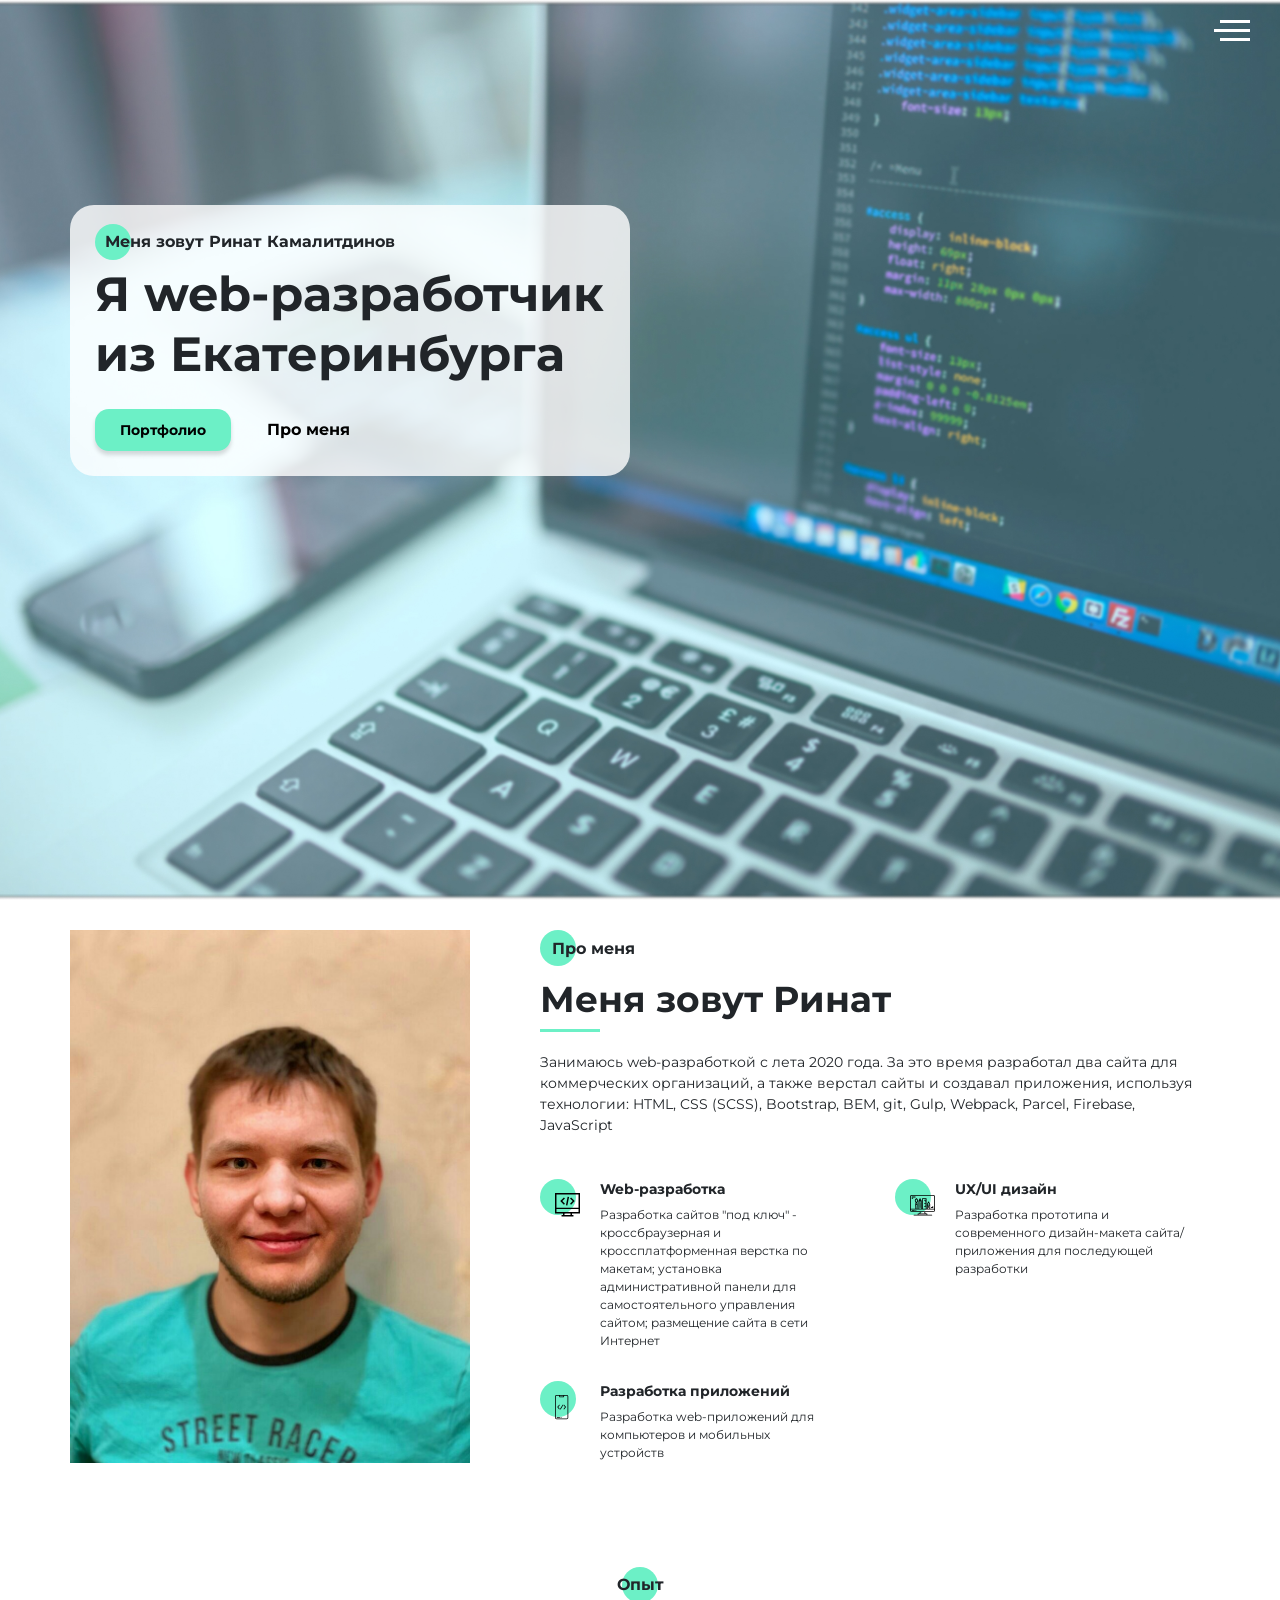
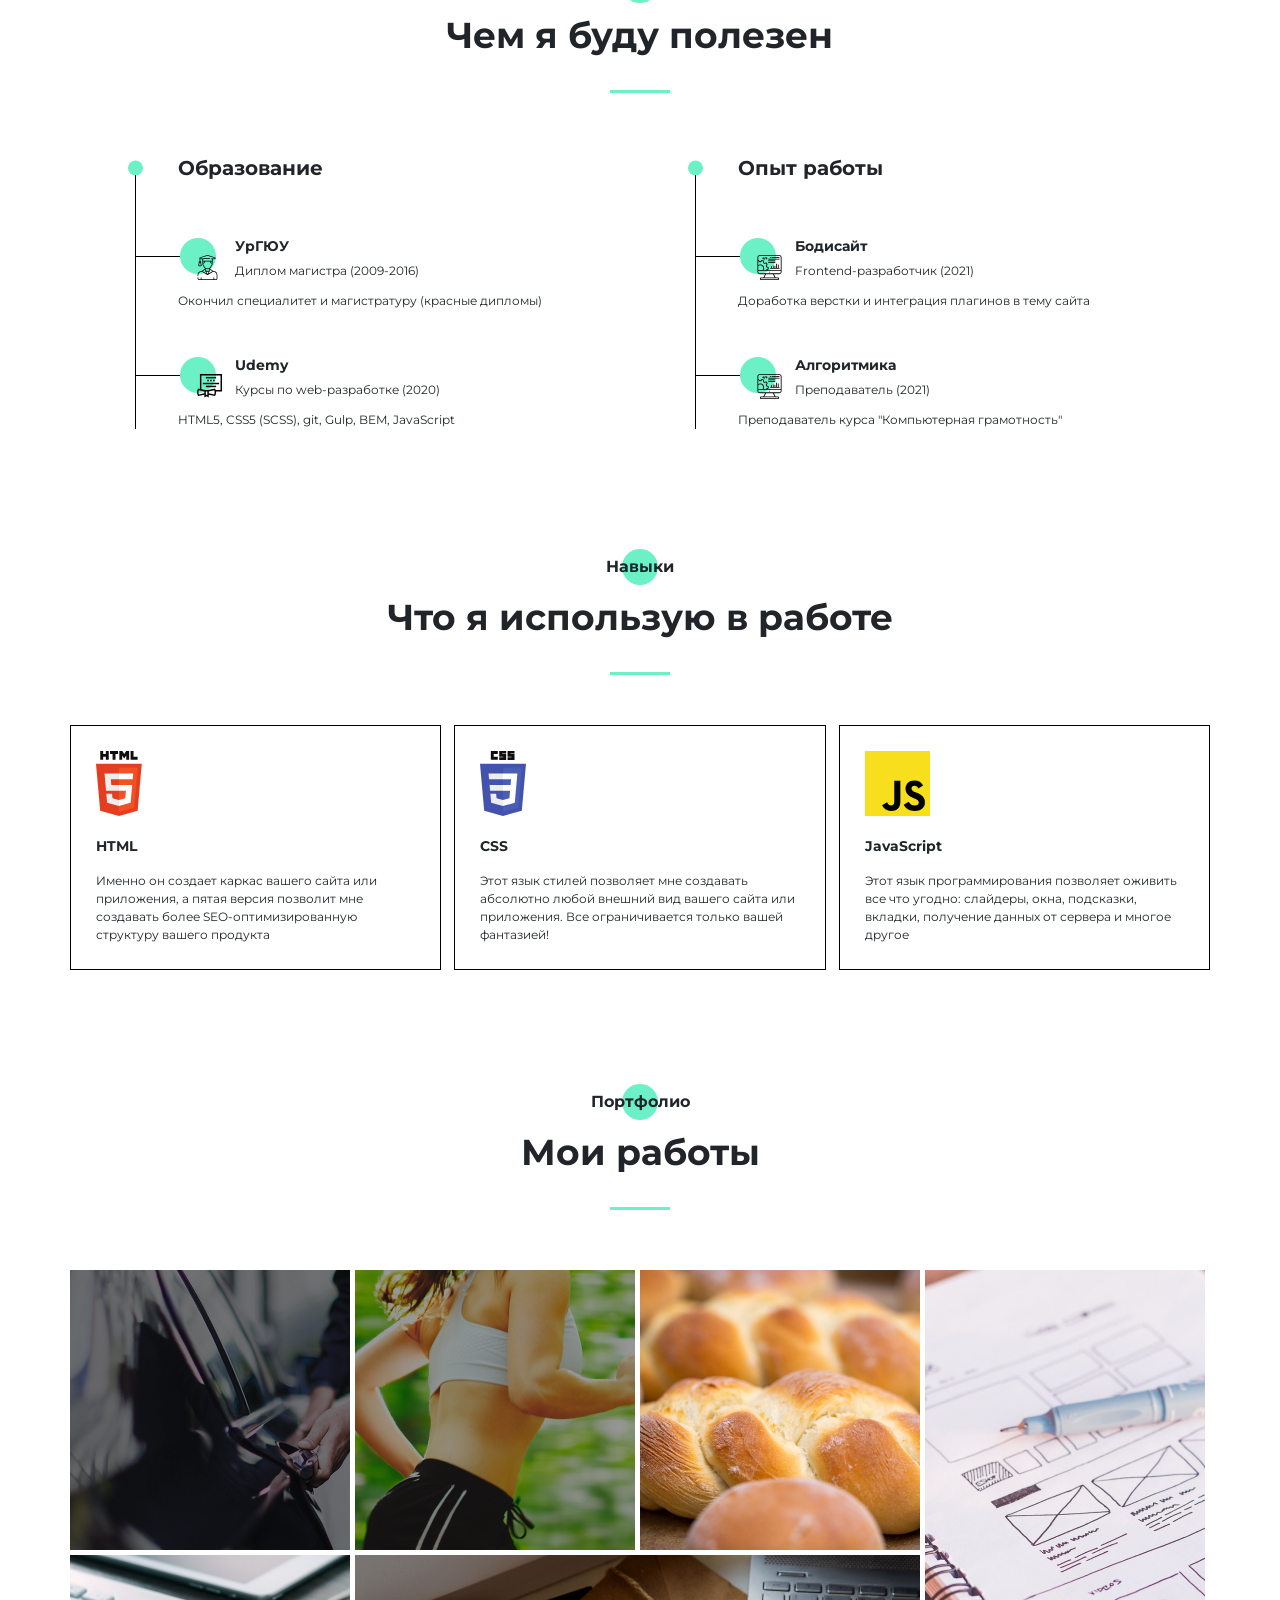
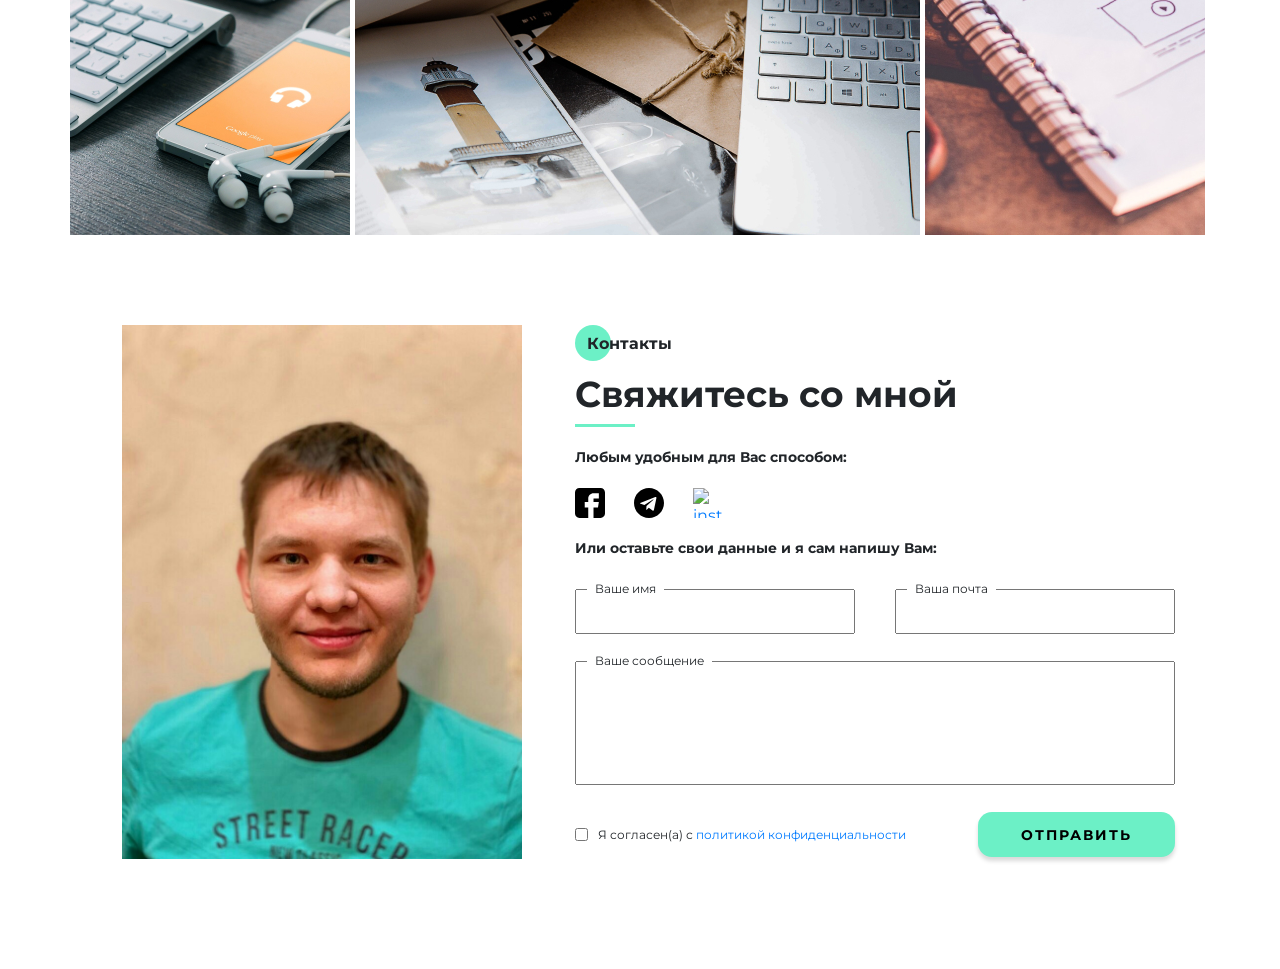
==== index.html @ 79eda151 "Add files via upload" ====
<!DOCTYPE html><html lang="ru"><head><meta charset="UTF-8"><meta name="viewport" content="width=device-width,initial-scale=1"><meta http-equiv="X-UA-Compatible" content="ie=edge"><title>Портфолио</title><meta name="title" content="Мое портфолио"><meta name="description" content="Здесь вы сможете ознакомиться с моими работами и узнать больше обо мне"><!-- Open Graph / Facebook --><meta property="og:type" content="website"><meta property="og:url" content="https://metatags.io/"><meta property="og:title" content="Мое портфолио"><meta property="og:description" content="Здесь вы сможете ознакомиться с моими работами и узнать больше обо мне"><meta property="og:image" content="https://metatags.io/assets/meta-tags-16a33a6a8531e519cc0936fbba0ad904e52d35f34a46c97a2c9f6f7dd7d336f2.png"><!-- Twitter --><meta property="twitter:card" content="summary_large_image"><meta property="twitter:url" content="https://metatags.io/"><meta property="twitter:title" content="Мое портфолио"><meta property="twitter:description" content="Здесь вы сможете ознакомиться с моими работами и узнать больше обо мне"><meta property="twitter:image" content="https://metatags.io/assets/meta-tags-16a33a6a8531e519cc0936fbba0ad904e52d35f34a46c97a2c9f6f7dd7d336f2.png"><!-- Favicon  --><link rel="icon" type="image/png" sizes="16x16" href="icons/favicon//favicon-32x32.png"><link rel="manifest" href="icons/favicon//manifest.json"><meta name="msapplication-TileColor" content="#ffffff"><meta name="msapplication-TileImage" content="icons/favicon//ms-icon-144x144.png"><meta name="theme-color" content="#ffffff"><link rel="stylesheet" href="css/style.min.css"></head><body><aside class="sidepanel"><a href="mailto: rinat1kam@mail.ru" target="_blank" class="sidepanel__link" target="_blank"><img src="icons/social/facebook.svg" alt="facebook"></a><a href="https://www.instagram.com/rinat_1308/" class="sidepanel__link" target="_blank"><img src="icons/social/instagram.svg" alt="instagram"></a><a href="https://github.com/rinat-lucky" class="sidepanel__link" target="_blank"><img src="icons/social/github.svg" alt="github"></a><div class="sidepanel__divider"></div><div class="sidepanel__text"><span>Социальные сети</span></div></aside><div class="menu"><div class="menu__block"><div class="menu__close"><svg width="29" height="30" viewBox="0 0 29 30" fill="none" xmlns="http://www.w3.org/2000/svg"><path d="M17.1568 14.5231L28.4489 3.23075C29.1837 2.49623 29.1837 1.30861 28.4489 0.574085C27.7144 -0.160437 26.5267 -0.160437 25.7922 0.574085L14.4998 11.8665L3.20781 0.574085C2.47295 -0.160437 1.28567 -0.160437 0.551149 0.574085C-0.183716 1.30861 -0.183716 2.49623 0.551149 3.23075L11.8432 14.5231L0.551149 25.8155C-0.183716 26.55 -0.183716 27.7376 0.551149 28.4721C0.917206 28.8385 1.39852 29.0226 1.87948 29.0226C2.36045 29.0226 2.84141 28.8385 3.20781 28.4721L14.4998 17.1798L25.7922 28.4721C26.1586 28.8385 26.6396 29.0226 27.1205 29.0226C27.6015 29.0226 28.0825 28.8385 28.4489 28.4721C29.1837 27.7376 29.1837 26.55 28.4489 25.8155L17.1568 14.5231Z" fill="black"/></svg></div><nav><ul class="menu__list"><li class="menu__link"><a href="#about">Про меня</a></li><li class="menu__link"><a href="#resume">Мой опыт</a></li><li class="menu__link"><a href="#skills">Мои навыки</a></li><li class="menu__link"><a href="#portfolio">Мои работы</a></li><!-- <li class="menu__link"><a href="#price">Прайс-лист</a></li> --><li class="menu__link"><a href="#contacts">Контакты</a></li></ul></nav><div class="menu__social"><a href="https://github.com/rinat-lucky" target="_blank"><svg width="20" height="19" viewBox="0 0 20 19" fill="none" xmlns="http://www.w3.org/2000/svg"><path d="M10 0C4.475 0 0 4.36167 0 9.74107C0 14.0457 2.865 17.6962 6.8375 18.9832C7.3375 19.0749 7.52083 18.7734 7.52083 18.5148C7.52083 18.2835 7.5125 17.6706 7.50833 16.8585C4.72667 17.4459 4.14 15.5517 4.14 15.5517C3.685 14.4274 3.0275 14.1267 3.0275 14.1267C2.12167 13.5228 3.0975 13.5352 3.0975 13.5352C4.10167 13.603 4.62917 14.5389 4.62917 14.5389C5.52083 16.0283 6.97 15.5979 7.54167 15.3493C7.63167 14.719 7.88917 14.2903 8.175 14.0466C5.95417 13.8029 3.62 12.9652 3.62 9.23304C3.62 8.16988 4.0075 7.30085 4.64917 6.61934C4.53667 6.37317 4.19917 5.3827 4.73667 4.04116C4.73667 4.04116 5.57417 3.78012 7.48667 5.03988C8.28667 4.82345 9.13667 4.71606 9.98667 4.7111C10.8367 4.71606 11.6867 4.82345 12.4867 5.03988C14.3867 3.78012 15.2242 4.04116 15.2242 4.04116C15.7617 5.3827 15.4242 6.37317 15.3242 6.61934C15.9617 7.30085 16.3492 8.16988 16.3492 9.23304C16.3492 12.9752 14.0117 13.7987 11.7867 14.0383C12.1367 14.3307 12.4617 14.928 12.4617 15.8408C12.4617 17.1444 12.4492 18.1918 12.4492 18.5082C12.4492 18.7635 12.6242 19.0683 13.1367 18.9708C17.1375 17.692 20 14.0391 20 9.74107C20 4.36167 15.5225 0 10 0Z" fill="#212121"/></svg> </a><a href="https://www.instagram.com/rinat_1308/" target="_blank"><svg width="20" height="20" viewBox="0 0 20 20" fill="none" xmlns="http://www.w3.org/2000/svg"><path d="M13.7495 0L6.24951 0C2.79826 0 -0.000488281 2.79875 -0.000488281 6.25L-0.000488281 13.75C-0.000488281 17.2013 2.79826 20 6.24951 20L13.7495 20C17.2008 20 19.9995 17.2013 19.9995 13.75L19.9995 6.25C19.9995 2.79875 17.2008 0 13.7495 0ZM18.1245 13.75C18.1245 16.1625 16.162 18.125 13.7495 18.125L6.24951 18.125C3.83701 18.125 1.87451 16.1625 1.87451 13.75L1.87451 6.25C1.87451 3.8375 3.83701 1.875 6.24951 1.875L13.7495 1.875C16.162 1.875 18.1245 3.8375 18.1245 6.25L18.1245 13.75Z" fill="black"/><path d="M9.99951 5C7.23826 5 4.99951 7.23875 4.99951 10C4.99951 12.7613 7.23826 15 9.99951 15C12.7608 15 14.9995 12.7613 14.9995 10C14.9995 7.23875 12.7608 5 9.99951 5ZM9.99951 13.125C8.27701 13.125 6.87451 11.7225 6.87451 10C6.87451 8.27625 8.27701 6.875 9.99951 6.875C11.722 6.875 13.1245 8.27625 13.1245 10C13.1245 11.7225 11.722 13.125 9.99951 13.125Z" fill="black"/><path d="M15.3745 5.29123C15.7425 5.29123 16.0408 4.99295 16.0408 4.62499C16.0408 4.25703 15.7425 3.95874 15.3745 3.95874C15.0065 3.95874 14.7083 4.25703 14.7083 4.62499C14.7083 4.99295 15.0065 5.29123 15.3745 5.29123Z" fill="black"/></svg> </a><a href="#"><svg width="20" height="20" viewBox="0 0 20 20" fill="none" xmlns="http://www.w3.org/2000/svg"><path d="M17.0698 0L2.9292 0C1.3139 0 -0.000488281 1.31439 -0.000488281 2.92969L-0.000488281 17.0703C-0.000488281 18.6856 1.3139 20 2.9292 20L8.82764 20L8.82764 12.9297L6.48389 12.9297L6.48389 9.41406L8.82764 9.41406L8.82764 7.03125C8.82764 5.09262 10.4046 3.51563 12.3433 3.51563L15.8979 3.51563L15.8979 7.03125L12.3433 7.03125L12.3433 9.41406L15.8979 9.41406L15.312 12.9297L12.3433 12.9297L12.3433 20L17.0698 20C18.6851 20 19.9995 18.6856 19.9995 17.0703L19.9995 2.92969C19.9995 1.31439 18.6851 0 17.0698 0Z" fill="black"/></svg></a></div></div><div class="menu__overlay"></div></div><section class="promo"><div class="hamburger"><span></span> <span class="long"></span> <span></span></div><div class="container"><div class="promo__bg"><div class="title title_fz16 promo__subtitle">Меня зовут Ринат Камалитдинов</div><h1 class="title title_fz48 promo__title">Я web-разработчик<br>из Екатеринбурга</h1><div class="promo__btns"><button class="btn"><a href="#portfolio" class="promo__link">Портфолио</a></button> <a href="#about" class="promo__link">Про меня</a></div></div></div></section><section class="about" id="about"><div class="container"><div class="about__wrapper"><div class="about__photo"><img src="img/main_photo.jpg" alt="my_photo"></div><div class="about__descr"><h2 class="title title_fz16 about__title">Про меня</h2><div class="title title_fz36 about__subtitle">Меня зовут Ринат</div><div class="divider"></div><p class="about__text">Занимаюсь web-разработкой с лета 2020 года. За это время разработал два сайта для коммерческих организаций, а также верстал сайты и создавал приложения, используя технологии: HTML, CSS (SCSS), Bootstrap, BEM, git, Gulp, Webpack, Parcel, Firebase, JavaScript</p></div><div class="about__skills"><div class="about__skills-item"><div class="about__skills-circle"><img src="icons/about_me/web_development.svg" alt="web-dev"></div><div><div class="title title_fz14">Web-разработка</div><div class="about__skills-text">Разработка сайтов "под ключ" - кроссбраузерная и кроссплатформенная верстка по макетам; установка административной панели для самостоятельного управления сайтом; размещение сайта в сети Интернет</div></div></div><div class="about__skills-item"><div class="about__skills-circle"><img src="icons/about_me/design.svg" alt="design"></div><div><div class="title title_fz14">UX/UI дизайн</div><div class="about__skills-text">Разработка прототипа и современного дизайн-макета сайта/приложения для последующей разработки</div></div></div><div class="about__skills-item"><div class="about__skills-circle"><img src="icons/about_me/mobile_dev.svg" alt="mobile-dev"></div><div><div class="title title_fz14">Разработка приложений</div><div class="about__skills-text">Разработка web-приложений для компьютеров и мобильных устройств</div></div></div></div></div></div></section><section class="resume" id="resume"><div class="container"><h2 class="title title_fz16 title__section-title">Опыт</h2><div class="title title_fz36 title__section-subtitle">Чем я буду полезен</div><div class="divider"></div><div class="resume__wrapper"><div class="resume__column"><h3 class="title title_fz20 resume__column-title">Образование</h3><ul><li><div class="resume__item"><div class="resume__item-head"><div class="resume__item-icon"><img src="icons/experience/university.svg" alt="university"></div><h4 class="title title_fz14">УрГЮУ</h4><div class="resume__item-location">Диплом магистра (2009-2016)</div></div><div class="resume__item-body">Окончил специалитет и магистратуру (красные дипломы)</div></div></li><li><div class="resume__item"><div class="resume__item-head"><div class="resume__item-icon"><img src="icons/experience/courses.svg" alt="courses"></div><h4 class="title title_fz14">Udemy</h4><div class="resume__item-location">Курсы по web-разработке (2020)</div></div><div class="resume__item-body">HTML5, CSS5 (SCSS), git, Gulp, BEM, JavaScript</div></div></li></ul></div><div class="resume__column"><h3 class="title title_fz20 resume__column-title">Опыт работы</h3><ul><li><div class="resume__item"><div class="resume__item-head"><div class="resume__item-icon"><img src="icons/experience/developer.svg" alt="developer"></div><h4 class="title title_fz14">Бодисайт</h4><div class="resume__item-location">Frontend-разработчик (2021)</div></div><div class="resume__item-body">Доработка верстки и интеграция плагинов в тему сайта</div></div></li><li><div class="resume__item"><div class="resume__item-head"><div class="resume__item-icon"><img src="icons/experience/developer.svg" alt="developer"></div><h4 class="title title_fz14">Алгоритмика</h4><div class="resume__item-location">Преподаватель (2021)</div></div><div class="resume__item-body">Преподаватель курса "Компьютерная грамотность"</div></div></li></ul></div></div></div></section><section class="skills" id="skills"><div class="container"><h2 class="title title_fz16 title__section-title">Навыки</h2><div class="title title_fz36 title__section-subtitle">Что я использую в работе</div><div class="divider"></div><div class="skills__wrapper"><div class="skills__item"><img src="icons/skills/html5.svg" alt="html"><div class="skills__item-head title title_fz14">HTML</div><div class="skills__item-body">Именно он создает каркас вашего сайта или приложения, а пятая версия позволит мне создавать более SEO-оптимизированную структуру вашего продукта</div></div><div class="skills__item"><img src="icons/skills/css3.svg" alt="css"><div class="skills__item-head title title_fz14">CSS</div><div class="skills__item-body">Этот язык стилей позволяет мне создавать абсолютно любой внешний вид вашего сайта или приложения. Все ограничивается только вашей фантазией!</div></div><div class="skills__item"><img src="icons/skills/js.svg" alt="javascript"><div class="skills__item-head title title_fz14">JavaScript</div><div class="skills__item-body">Этот язык программирования позволяет оживить все что угодно: слайдеры, окна, подсказки, вкладки, получение данных от сервера и многое другое</div></div><!-- <div class="skills__item"><img src="icons/skills/react.svg" alt="react">
					<div class="skills__item-head title title_fz14">React</div>
					<div class="skills__item-body">
                        Эта библиотека позволяет создавать web-приложения. Мы можем создать максимально
                        интерактивный продукт именно под ваши цели
                    </div>
				</div>
				<div class="skills__item"><img src="icons/skills/node.js.svg" alt="node.js">
					<div class="skills__item-head title title_fz14">Node.js</div>
					<div class="skills__item-body">
                        Эта платформа позволяет создавать бэкенд для вашего продукта - “мозги”, которые
                        будут выполнять действия, которые пользователь не видит
                    </div>
				</div>
				<div class="skills__item">
					<div class="mongo-wrapper"><img src="icons/skills/mongo.db.svg" alt="mongodb"></div>
					<div class="skills__item-head title title_fz14">MongoDB</div>
					<div class="skills__item-body">
                        Это нереляционная база данных, которая будет хранить данные вашего сайта или
                        приложения
                    </div>
				</div> --></div></div></section><section class="portfolio" id="portfolio"><div class="container"><h2 class="title title_fz16 title__section-title">Портфолио</h2><div class="title title_fz36 title__section-subtitle">Мои работы</div><div class="divider"></div><div class="portfolio__wrapper"><a href="#" class="portfolio__item"><img src="img/works/uber.jpg" alt="uber"> </a><a href="#" class="portfolio__item"><img src="img/works/pulse.jpg" alt="pulse"> </a><a href="#" class="portfolio__item"><img src="img/works/bread.jpg" alt="bread"> </a><a href="#" class="portfolio__item vertical"><img src="img/works/plans.jpg" alt="plans"> </a><a href="#" class="portfolio__item"><img src="img/works/ipad.jpg" alt="ipad"> </a><a href="#" class="portfolio__item horizontal"><img src="img/works/mac.jpg" alt="mac"></a></div></div></section><!-- <section class="price" id='price'>
		<div class="container">
			<h2 class="title title_fz16 title__section-title">Прайс-лист</h2>
			<div class="divider"></div>
			<div class="price__wrapper">
				<div class="price__item">
					<div class="title title_fz14 price__item-title">Landing page</div>
					<div class="title title_fz14 price__item-value">от 8000 рублей</div>
					<div class="price__item-descr">Одностраничный сайт для презентации товаров/услуг</div>
				</div>
				<div class="price__item">
					<div class="title title_fz14 price__item-title">Корпоративный сайт</div>
					<div class="title title_fz14 price__item-value">от 8000 рублей</div>
					<div class="price__item-descr">Одностраничный сайт для презентации товаров/услуг</div>
				</div>
				<div class="price__item">
					<div class="title title_fz14 price__item-title">Корпоративный сайт</div>
					<div class="title title_fz14 price__item-value">от 8000 рублей</div>
					<div class="price__item-descr">Одностраничный сайт для презентации товаров/услуг</div>
				</div>
				<div class="price__item">
					<div class="title title_fz14 price__item-title">Landing page</div>
					<div class="title title_fz14 price__item-value">от 8000 рублей</div>
					<div class="price__item-descr">Одностраничный сайт для презентации товаров/услуг</div>
				</div>
				<div class="price__item">
					<div class="title title_fz14 price__item-title">Интернет-магазин</div>
					<div class="title title_fz14 price__item-value">от 8000 рублей</div>
					<div class="price__item-descr">Одностраничный сайт для презентации товаров/услуг</div>
				</div>
				<div class="price__item">
					<div class="title title_fz14 price__item-title">Landing page</div>
					<div class="title title_fz14 price__item-value">от 8000 рублей</div>
					<div class="price__item-descr">Одностраничный сайт для презентации товаров/услуг</div>
				</div>
			</div>
		</div>
	</section> --><section class="contacts" id="contacts"><div class="container"><div class="contacts__wrapper"><div class="contacts__photo"><img src="img/main_photo.jpg" alt="my_photo"></div><div class="contacts__descr"><h2 class="title title_fz16 contacts__title">Контакты</h2><div class="title title_fz36 contacts__subtitle">Свяжитесь со мной</div><div class="divider"></div><div class="title title_fz14 contacts__text">Любым удобным для Вас способом:</div><div class="contacts__social"><a href="mailto: rinat1kam@mail.ru" target="_blank" class="contacts__link"><img src="icons/social/Facebook(str).svg" alt="facebook"> </a><a href="https://t-do.ru/Raphael_de_Valentin" target="_blank" class="contacts__link"><img src="icons/social/telegram.svg" alt="telegram"> </a><a href="https://www.instagram.com/rinat_1308/" target="_blank" class="contacts__link"><img src="icons/social/instagram(str).svg" alt="instagram"></a></div><div class="title title_fz14 contacts__text">Или оставьте свои данные и я сам напишу Вам:</div><form action="#" class="contacts__form"><div class="contacts__input"><input required name="name" id="name" type="text"> <label for="name">Ваше имя</label></div><div class="contacts__input email"><input required name="email" id="email" type="email"> <label for="email">Ваша почта</label></div><div class="contacts__textarea"><textarea name="text" id="text"></textarea> <label for="text">Ваше сообщение</label></div><div class="contacts__triggers"><div class="contacts__policy"><input required type="checkbox"> <span>Я согласен(а) с <a href="/policy.html">политикой конфиденциальности</a></span></div><button class="btn">Отправить</button></div></form></div></div></div></section><script src="js/script.js"></script></body></html>
---- css/style.min.css ----
/*!
 * Bootstrap Reboot v4.3.1 (https://getbootstrap.com/)
 * Copyright 2011-2019 The Bootstrap Authors
 * Copyright 2011-2019 Twitter, Inc.
 * Licensed under MIT (https://github.com/twbs/bootstrap/blob/master/LICENSE)
 * Forked from Normalize.css, licensed MIT (https://github.com/necolas/normalize.css/blob/master/LICENSE.md)
 */@import url(https://fonts.googleapis.com/css2?family=Montserrat:wght@500;700&display=swap);*,::after,::before{box-sizing:border-box}html{font-family:sans-serif;line-height:1.15;-webkit-text-size-adjust:100%;-webkit-tap-highlight-color:transparent}article,aside,figcaption,figure,footer,header,hgroup,main,nav,section{display:block}body{margin:0;font-family:-apple-system,BlinkMacSystemFont,"Segoe UI",Roboto,"Helvetica Neue",Arial,"Noto Sans",sans-serif,"Apple Color Emoji","Segoe UI Emoji","Segoe UI Symbol","Noto Color Emoji";font-size:1rem;font-weight:400;line-height:1.5;color:#212529;text-align:left;background-color:#fff}[tabindex="-1"]:focus{outline:0!important}hr{box-sizing:content-box;height:0;overflow:visible}h1,h2,h3,h4,h5,h6{margin-top:0;margin-bottom:.5rem}p{margin-top:0;margin-bottom:1rem}abbr[data-original-title],abbr[title]{text-decoration:underline;-webkit-text-decoration:underline dotted;text-decoration:underline dotted;cursor:help;border-bottom:0;-webkit-text-decoration-skip-ink:none;text-decoration-skip-ink:none}address{margin-bottom:1rem;font-style:normal;line-height:inherit}dl,ol,ul{margin-top:0;margin-bottom:1rem}ol ol,ol ul,ul ol,ul ul{margin-bottom:0}dt{font-weight:700}dd{margin-bottom:.5rem;margin-left:0}blockquote{margin:0 0 1rem}b,strong{font-weight:bolder}small{font-size:80%}sub,sup{position:relative;font-size:75%;line-height:0;vertical-align:baseline}sub{bottom:-.25em}sup{top:-.5em}a{color:#007bff;text-decoration:none;background-color:transparent}a:hover{color:#0056b3;text-decoration:underline}a:not([href]):not([tabindex]){color:inherit;text-decoration:none}a:not([href]):not([tabindex]):focus,a:not([href]):not([tabindex]):hover{color:inherit;text-decoration:none}a:not([href]):not([tabindex]):focus{outline:0}code,kbd,pre,samp{font-family:SFMono-Regular,Menlo,Monaco,Consolas,"Liberation Mono","Courier New",monospace;font-size:1em}pre{margin-top:0;margin-bottom:1rem;overflow:auto}figure{margin:0 0 1rem}img{vertical-align:middle;border-style:none}svg{overflow:hidden;vertical-align:middle}table{border-collapse:collapse}caption{padding-top:.75rem;padding-bottom:.75rem;color:#6c757d;text-align:left;caption-side:bottom}th{text-align:inherit}label{display:inline-block;margin-bottom:.5rem}button{border-radius:0}button:focus{outline:1px dotted;outline:5px auto -webkit-focus-ring-color}button,input,optgroup,select,textarea{margin:0;font-family:inherit;font-size:inherit;line-height:inherit}button,input{overflow:visible}button,select{text-transform:none}select{word-wrap:normal}[type=button],[type=reset],[type=submit],button{-webkit-appearance:button}[type=button]:not(:disabled),[type=reset]:not(:disabled),[type=submit]:not(:disabled),button:not(:disabled){cursor:pointer}[type=button]::-moz-focus-inner,[type=reset]::-moz-focus-inner,[type=submit]::-moz-focus-inner,button::-moz-focus-inner{padding:0;border-style:none}input[type=checkbox],input[type=radio]{box-sizing:border-box;padding:0}input[type=date],input[type=datetime-local],input[type=month],input[type=time]{-webkit-appearance:listbox}textarea{overflow:auto;resize:vertical}fieldset{min-width:0;padding:0;margin:0;border:0}legend{display:block;width:100%;max-width:100%;padding:0;margin-bottom:.5rem;font-size:1.5rem;line-height:inherit;color:inherit;white-space:normal}progress{vertical-align:baseline}[type=number]::-webkit-inner-spin-button,[type=number]::-webkit-outer-spin-button{height:auto}[type=search]{outline-offset:-2px;-webkit-appearance:none}[type=search]::-webkit-search-decoration{-webkit-appearance:none}::-webkit-file-upload-button{font:inherit;-webkit-appearance:button}output{display:inline-block}summary{display:list-item;cursor:pointer}template{display:none}[hidden]{display:none!important}*{font-family:Montserrat,sans-serif;margin:0;padding:0}.container{width:1140px;margin:0 auto}.divider{width:60px;height:3px;background-color:#6cf0c6;margin:25px auto 0 auto}.promo{height:100vh;position:relative;background:url(../img/main_bg3.jpg) no-repeat 50%/cover;padding:205px 0 472px 0}.promo__bg{width:560px;padding:25px;background-color:rgba(255,255,255,.8);border-radius:1.5em}.promo__title{width:510px;margin-top:10px}.promo__subtitle{position:relative;padding-left:10px;z-index:2}.promo__subtitle::before{content:'';position:absolute;top:-25%;left:0;width:36px;height:36px;border-radius:100%;background:#6cf0c6;z-index:-1}.promo__btns{margin-top:25px;width:290px;display:flex}.promo__link{color:#000;font-weight:700;display:block;margin:auto}.promo__link:hover{color:#000;text-decoration:none}.title{font-weight:700;font-size:36px;line-height:60px}.title_fz14{font-size:14px;line-height:21px}.title_fz16{font-size:16px;line-height:24px}.title_fz20{font-size:20px;line-height:30px}.title_fz36{font-size:36px}.title_fz48{font-size:48px}.title__section-title{position:relative;text-align:center}.title__section-title::before{content:'';position:absolute;top:-25%;left:0;width:36px;height:36px;border-radius:100%;background:#6cf0c6;z-index:-1}.title__section-title::before{left:50%;transform:translateX(-50%)}.title__section-subtitle{text-align:center}.btn{height:auto;background-color:#6cf0c6;font-size:14px;line-height:18px;font-weight:700;box-shadow:0 4px 4px rgba(0,0,0,.15);border:none;padding:12px 25px;border-radius:1em}.sidepanel{position:fixed;top:165px;left:50px;height:365px;display:flex;flex-direction:column;justify-content:space-between;align-items:center;z-index:3;padding:10px;background-color:rgba(255,255,255,.7);border-radius:1.5em}.sidepanel__divider{width:2px;height:70px;background-color:#000}.sidepanel__text{height:160px;width:25px}.sidepanel__text span{display:block;transform:rotate(-90deg) translate(-36%,-270%);width:160px;font-weight:700}.hamburger{position:absolute;top:20px;right:30px;height:21px;display:flex;flex-direction:column;justify-content:space-between;align-items:flex-end;cursor:pointer}.hamburger span{display:block;width:30px;height:3px;background-color:#fff}.hamburger span.long{width:36px}.menu{position:fixed;top:0;left:-100%;width:100%;height:100vh;z-index:100;visibility:hidden;opacity:0;transition:all .6s}.menu.active{left:0;visibility:visible;opacity:1}.menu__block{position:relative;width:345px;height:100%;background-color:#6cf0c6;padding-top:140px;padding-left:40px;transition:all .6s;z-index:10}.menu__close{position:absolute;top:25px;right:25px;cursor:pointer}.menu__list{list-style-type:none;padding-left:35px}.menu__link{position:relative;font-weight:700;font-size:24px;line-height:36px;margin-bottom:15px}.menu__link::before{content:'';position:absolute;left:-30px;top:11px;width:15px;height:15px;border-radius:100%;border:2px solid #000;transition:all .4s}.menu__link:checked::before,.menu__link:hover::before{background-color:#026646}.menu__link a{color:#026646;text-transform:uppercase}.menu__link a:checked,.menu__link a:hover{color:#026646;text-decoration:none}.menu__social{position:absolute;left:50%;transform:translateX(-50%);bottom:60px;display:flex;justify-content:space-between;width:90px}.menu__overlay{position:fixed;top:0;left:0;width:100%;height:100%;opacity:.7;background-color:#fff}.about{padding:30px 0 70px 0}.about__wrapper{display:grid;grid-template-columns:400px 670px;grid-template-rows:minmax(205px,auto) minmax(205px,auto);grid-auto-rows:minmax(255px,auto);-moz-column-gap:70px;column-gap:70px;row-gap:40px}.about__photo{grid-row:1/3}.about__photo img{width:100%}.about__descr{padding-top:6px}.about__descr .divider{margin:0}.about__title{position:relative;padding:1px 0 0 12px}.about__title::before{content:'';position:absolute;top:-25%;left:0;width:36px;height:36px;border-radius:100%;background:#6cf0c6;z-index:-1}.about__text{margin-top:20px;margin-bottom:0;font-size:14px;line-height:21px}.about__skills{display:grid;grid-template:repeat(2,minmax(70px,auto))/repeat(2,305px);grid-auto-rows:1fr;-moz-column-gap:50px;column-gap:50px;row-gap:30px}.about__skills-item{display:grid;grid-template-columns:40px 230px;grid-template-rows:minmax(70px,auto);-moz-column-gap:20px;column-gap:20px}.about__skills-circle{position:relative;padding:14px 0 0 15px}.about__skills-circle::before{content:'';position:absolute;top:-25%;left:0;width:36px;height:36px;border-radius:100%;background:#6cf0c6;z-index:-1}.about__skills-circle::before{top:0}.about__skills-text{margin-top:6px;font-size:12px;line-height:18px}.resume{padding:40px 0 70px 0}.resume__wrapper{padding:60px 65px 0 65px;display:grid;grid-template-columns:repeat(2,425px);-moz-column-gap:135px;column-gap:135px}.resume__column-title{position:relative;padding-left:43px}.resume__column-title::before{content:'';position:absolute;width:15px;height:15px;border-radius:100%;background-color:#6cf0c6;left:-7px;top:50%;transform:translateY(-50%)}.resume__column ul{list-style-type:none}.resume__column ul li{position:relative}.resume__column ul li::after{content:'';position:absolute;width:1px;height:calc(100% + 16px);top:-16px;left:0;background-color:#000}.resume__item{position:relative}.resume__item::before{content:'';height:1px;width:45px;position:absolute;top:65px;background-color:#000}.resume__item-head{position:relative;padding:45px 0 0 100px}.resume__item-head h4{margin-bottom:0}.resume__item-body{padding-left:43px;margin-top:12px}.resume__item-icon{position:absolute;top:47px;left:45px}.resume__item-icon::before{content:'';position:absolute;top:-25%;left:0;width:36px;height:36px;border-radius:100%;background:#6cf0c6;z-index:-1}.resume__item-icon img{position:absolute;left:17px;top:17px}.resume__item-location{font-size:12px;line-height:18px;margin-top:5px}.resume__item-body{font-size:12px;line-height:18px}.skills{padding:40px 0 80px 0}.skills__wrapper{margin-top:50px;display:grid;grid-template-columns:repeat(3,1fr);grid-template-rows:1fr;grid-auto-rows:1fr;gap:13px}.skills__item{padding:25px;border:1px solid #000}.skills__item .mongo-wrapper{display:flex;align-items:center;height:65px}.skills__item-head{margin-top:20px}.skills__item-body{margin-top:15px;font-size:12px;line-height:18px}.skills__ratings{margin-top:100px;display:grid;grid-template:repeat(2,minmax(70px,auto))/repeat(3,1fr);-moz-column-gap:45px;column-gap:45px;row-gap:35px}.skills__ratings-item{display:grid;grid-template:minmax(21px,auto) 14px/200px 35px;justify-content:space-between;align-content:space-between}.skills__ratings-title{position:relative;padding:2px 0 0 13px}.skills__ratings-title::before{content:'';position:absolute;top:-25%;left:0;width:36px;height:36px;border-radius:100%;background:#6cf0c6;z-index:-1}.skills__ratings-counter{font-size:14px;line-height:21px}.skills__ratings-line{width:100%;height:14px;background-color:#e8e4de;border-radius:4px;grid-column:1/3}.skills__ratings-line span{display:block;height:100%;background-color:#6cf0c6;border-radius:4px}.portfolio{padding:40px 0 70px 0}.portfolio__wrapper{margin-top:60px;display:grid;grid-template:repeat(2,280px)/repeat(4,280px);grid-auto-rows:280px;gap:5px}.portfolio__wrapper .vertical{grid-row:1/3;grid-column:4/5}.portfolio__wrapper .horizontal{grid-row:2/3;grid-column:2/4}.portfolio__item{transition:all .4s}.portfolio__item img{width:100%;height:100%}.portfolio__item:hover{transform:scale(1.02)}.price{padding-top:100px}.price__wrapper{margin:50px auto 0 auto;width:1040px;display:grid;grid-template:repeat(3,minmax(45px,auto))/repeat(2,400px);justify-content:space-between;align-content:space-between;row-gap:25px}.price__item{display:grid;grid-template-columns:minmax(100px,auto) minmax(50px,auto);grid-template-rows:21px 18px;gap:0;justify-content:space-between;align-content:space-between}.price__item-title{position:relative}.price__item-title::before{content:'';position:absolute;top:-25%;left:0;width:36px;height:36px;border-radius:100%;background:#6cf0c6;z-index:-1}.price__item-title::before{width:15px;height:15px;top:3px;left:-26px}.price__item-value{text-align:right}.price__item-descr{grid-column:1/3;font-size:12px;line-height:18px}.contacts{padding:20px 0 110px 0}.contacts__wrapper{padding:0 35px 0 52px;display:grid;grid-template-columns:400px 600px;justify-content:space-between}.contacts__photo img{width:100%}.contacts__title{position:relative;padding:1px 0 0 12px}.contacts__title::before{content:'';position:absolute;top:-25%;left:0;width:36px;height:36px;border-radius:100%;background:#6cf0c6;z-index:-1}.contacts__descr{padding-top:6px}.contacts__descr .divider{margin:0}.contacts__social,.contacts__text{margin-top:20px}.contacts__link{margin-right:25px}.contacts__link:hover{text-decoration:none}.contacts__link img{max-width:30px;max-height:30px}.contacts__form{margin-top:30px;display:grid;grid-template:45px 124px 45px/repeat(2,280px);justify-content:space-between;row-gap:27px}.contacts__form label{display:block;position:absolute;top:-9px;left:12px;height:18px;padding:0 8px;background-color:#fff;font-size:12px;margin-bottom:0}.contacts__triggers{display:grid;grid-column:1/3;grid-template-columns:repeat(2,auto);-moz-column-gap:35px;column-gap:35px}.contacts__triggers .btn{text-transform:uppercase;letter-spacing:2px}.contacts__policy{font-size:12px;line-height:14px;display:flex;align-items:center}.contacts__policy input{margin-right:10px}.contacts__input{position:relative}.contacts__input input{width:100%;height:100%;padding:0 20px;font-size:12px}.contacts__textarea{position:relative;grid-column:1/3}.contacts__textarea textarea{width:100%;height:100%;resize:none;padding:20px;font-size:12px}@media (max-width:1440px){.sidepanel{display:none}}@media (max-width:1200px){.container{max-width:960px}.title_fz48{font-size:42px}.promo__bg{width:500px}.about__wrapper{grid-template-columns:400px 520px;-moz-column-gap:40px;column-gap:40px}.about__skills{-moz-column-gap:17px;column-gap:17px;grid-template:repeat(2,1fr)/repeat(2,260px)}.about__skills-item{grid-template-columns:40px 198px;-moz-column-gap:13px;column-gap:13px}.resume{padding-top:70px}.resume__wrapper{padding:40px 30px 0 30px;-moz-column-gap:70px;column-gap:70px}.skills__ratings{-moz-column-gap:40px;column-gap:40px}.portfolio__wrapper{justify-content:space-around;grid-template-columns:repeat(auto-fit,280px);grid-auto-rows:280px;row-gap:20px}.portfolio__wrapper .horizontal,.portfolio__wrapper .vertical{grid-row:unset;grid-column:unset}.price__wrapper{width:900px;grid-template:repeat(3,minmax(45px,auto))/repeat(2,350px)}.contacts{padding:90px 0 70px 0}.contacts__wrapper{padding:0;grid-template-columns:350px minmax(550px,auto)}.contacts__photo img{height:100%;-o-object-fit:cover;object-fit:cover}.contacts__form{grid-template:45px 124px 45px/repeat(2,265px)}}@media (max-width:992px){.container{max-width:720px}.title_fz48{font-size:38px}.title_fz36{font-size:30px}.promo__title{line-height:45px}.promo__bg{width:450px}.about{padding-top:70px}.about__wrapper{grid-template-columns:300px 385px;-moz-column-gap:35px;column-gap:35px;row-gap:30px}.about__photo img{height:550px;-o-object-fit:cover;object-fit:cover}.about__skills{grid-template-columns:385px;grid-template-rows:minmax(70px,auto);grid-auto-rows:minmax(70px,auto);row-gap:25px}.about__skills-item{grid-template-columns:40px 325px;-moz-column-gap:20px;column-gap:20px}.resume .divider{margin-top:0}.resume__wrapper{padding:40px 5px 0 15px;-moz-column-gap:40px;column-gap:40px;grid-template-columns:repeat(2,minmax(200px,auto))}.skills .divider{margin-top:0}.skills__wrapper{margin-top:40px}.skills__ratings{justify-content:center;grid-template:repeat(3,minmax(55px,auto))/repeat(2,300px);margin-top:60px;-moz-column-gap:45px;column-gap:45px}.portfolio{padding-top:70px}.portfolio .divider{margin-top:0}.portfolio__wrapper{margin-top:40px}.price{padding-top:70px}.price__wrapper{width:660px;margin-top:40px;padding-left:10px;grid-template:repeat(3,minmax(50px,auto))/repeat(2,280px)}.price__item{grid-template-rows:21px minmax(18px,auto);row-gap:5px}.contacts{padding:70px 0 60px 0}.contacts__wrapper{grid-template-columns:320px 370px}.contacts__link{margin-right:20px}.contacts__form{grid-template:45px 45px 124px 45px/370px}.contacts__form .email{grid-row:2/3}}@media (max-width:768px){.container{max-width:540px}.title_fz36{font-size:26px}.title_fz48{font-size:30px}.promo__title{width:400px;line-height:39px}.promo__bg{width:370px}.about{padding-top:40px}.about__subtitle{line-height:48px}.about__wrapper{grid-template:auto auto/250px 250px;-moz-column-gap:20px;column-gap:20px}.about__photo{grid-row:unset}.about__photo img{height:100%;width:100%;-o-object-fit:cover;object-fit:cover}.about__skills{justify-content:center;grid-column:1/3}.resume h3{margin-bottom:0}.resume__column-title{padding-left:33px}.resume__column ul li::after{height:calc(100% + 8px);top:-8px}.resume__wrapper{padding:35px 0 0 10px;-moz-column-gap:30px;column-gap:30px}.resume__item-head{padding-top:30px;padding-left:90px}.resume__item-icon{top:37px;left:35px}.resume__item-body{padding-left:33px}.resume__item::before{top:55px;width:35px}.skills{padding-top:70px}.skills__wrapper{grid-template-columns:repeat(2,1fr);grid-template-rows:repeat(3,1fr)}.skills__ratings{grid-template:repeat(3,minmax(55px,auto))/repeat(2,1fr);margin-top:50px;-moz-column-gap:40px;column-gap:40px}.price{padding-top:40px}.price__wrapper{margin-top:25px;width:350px;grid-template:repeat(6,minmax(50px,auto))/1fr}.contacts{padding:50px 0 40px 0}.contacts__wrapper{justify-content:center;grid-template-columns:480px}.contacts__photo{display:none}.contacts__form{grid-template:45px 45px 124px 45px/480px}}@media (max-width:576px){.container{width:100%;padding:10px}.title__section-subtitle{line-height:48px}.title_fz20{font-size:18px}.title_fz48{font-size:26px}.hamburger{right:20px}.menu__block{width:250px;padding-left:20px}.promo{background:url(../img/main_bg3.jpg) no-repeat 57%/cover}.promo__title{width:300px;line-height:30px}.promo__bg{width:350px}.promo__btns{margin-top:30px}.about{padding-top:25px}.about__wrapper{grid-template:auto auto auto/1fr;-moz-column-gap:0;column-gap:0}.about__photo{grid-row:unset}.about__photo img{height:400px;-o-object-fit:contain;object-fit:contain}.about__descr{grid-row:2/3}.about__skills{grid-template-columns:85%;row-gap:20px}.about__skills-item{grid-template-columns:40px auto}.resume{padding-top:40px}.resume__wrapper{justify-content:center;grid-template:auto auto/95%;row-gap:35px}.skills{padding-top:40px}.skills__wrapper{justify-content:center;grid-template-columns:repeat(2,1fr);grid-template-rows:repeat(3,1fr);grid-auto-rows:1fr}.skills__wrapper .mongo-wrapper{display:none}.skills__wrapper img{display:none}.skills__item-head{margin-top:0}.skills__ratings{grid-template:repeat(3,minmax(45px,auto))/repeat(2,1fr);margin-top:40px}.skills__ratings-item{grid-template:minmax(21px,auto) 14px/auto auto}.skills__ratings-title{padding:0}.skills__ratings-title::before{display:none}.price__wrapper{width:75%;padding-left:20px}.contacts{padding:40px 0 40px 0}.contacts__wrapper{grid-template-columns:80%}.contacts__form{grid-template:45px 45px 124px 45px/1fr}.contacts__triggers{-moz-column-gap:20px;column-gap:20px;grid-template-columns:60%;justify-content:center;row-gap:20px}.contacts__triggers .btn{letter-spacing:1px}.contacts__policy{width:85%;justify-self:center}}
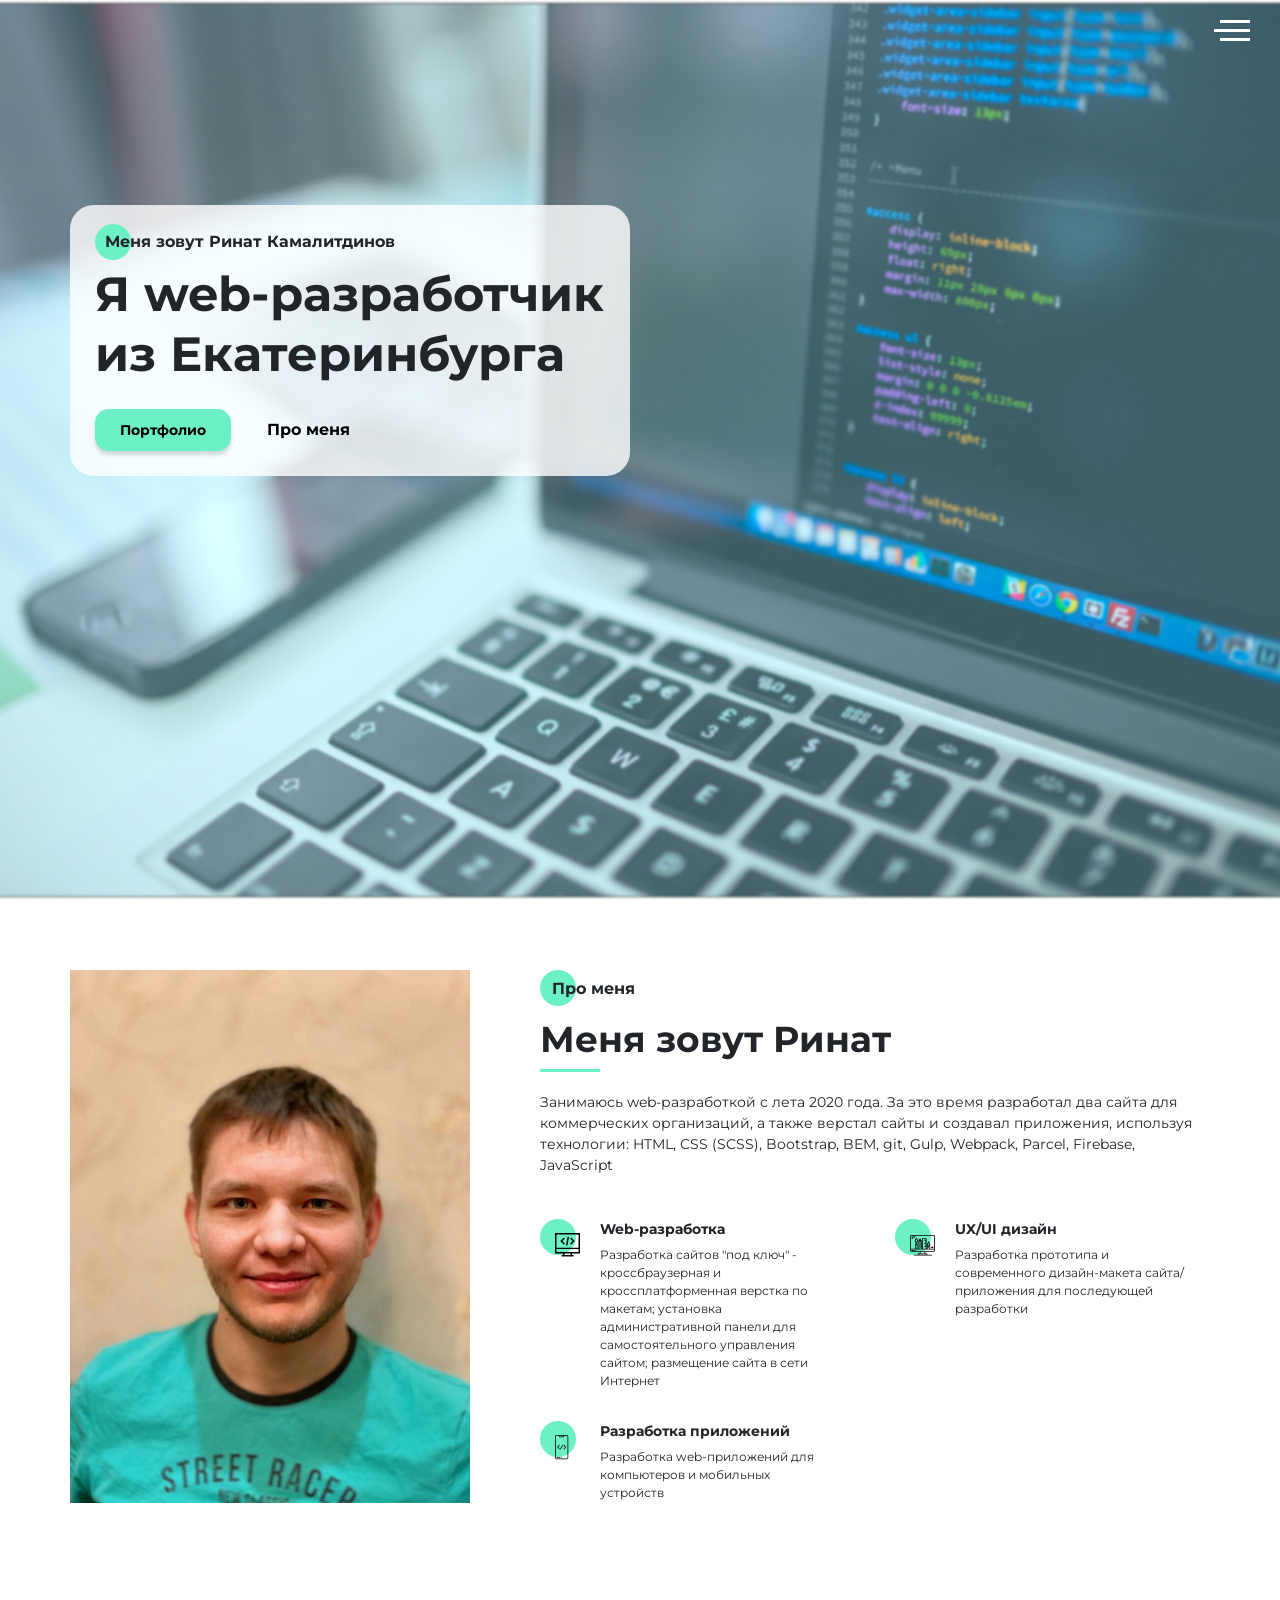
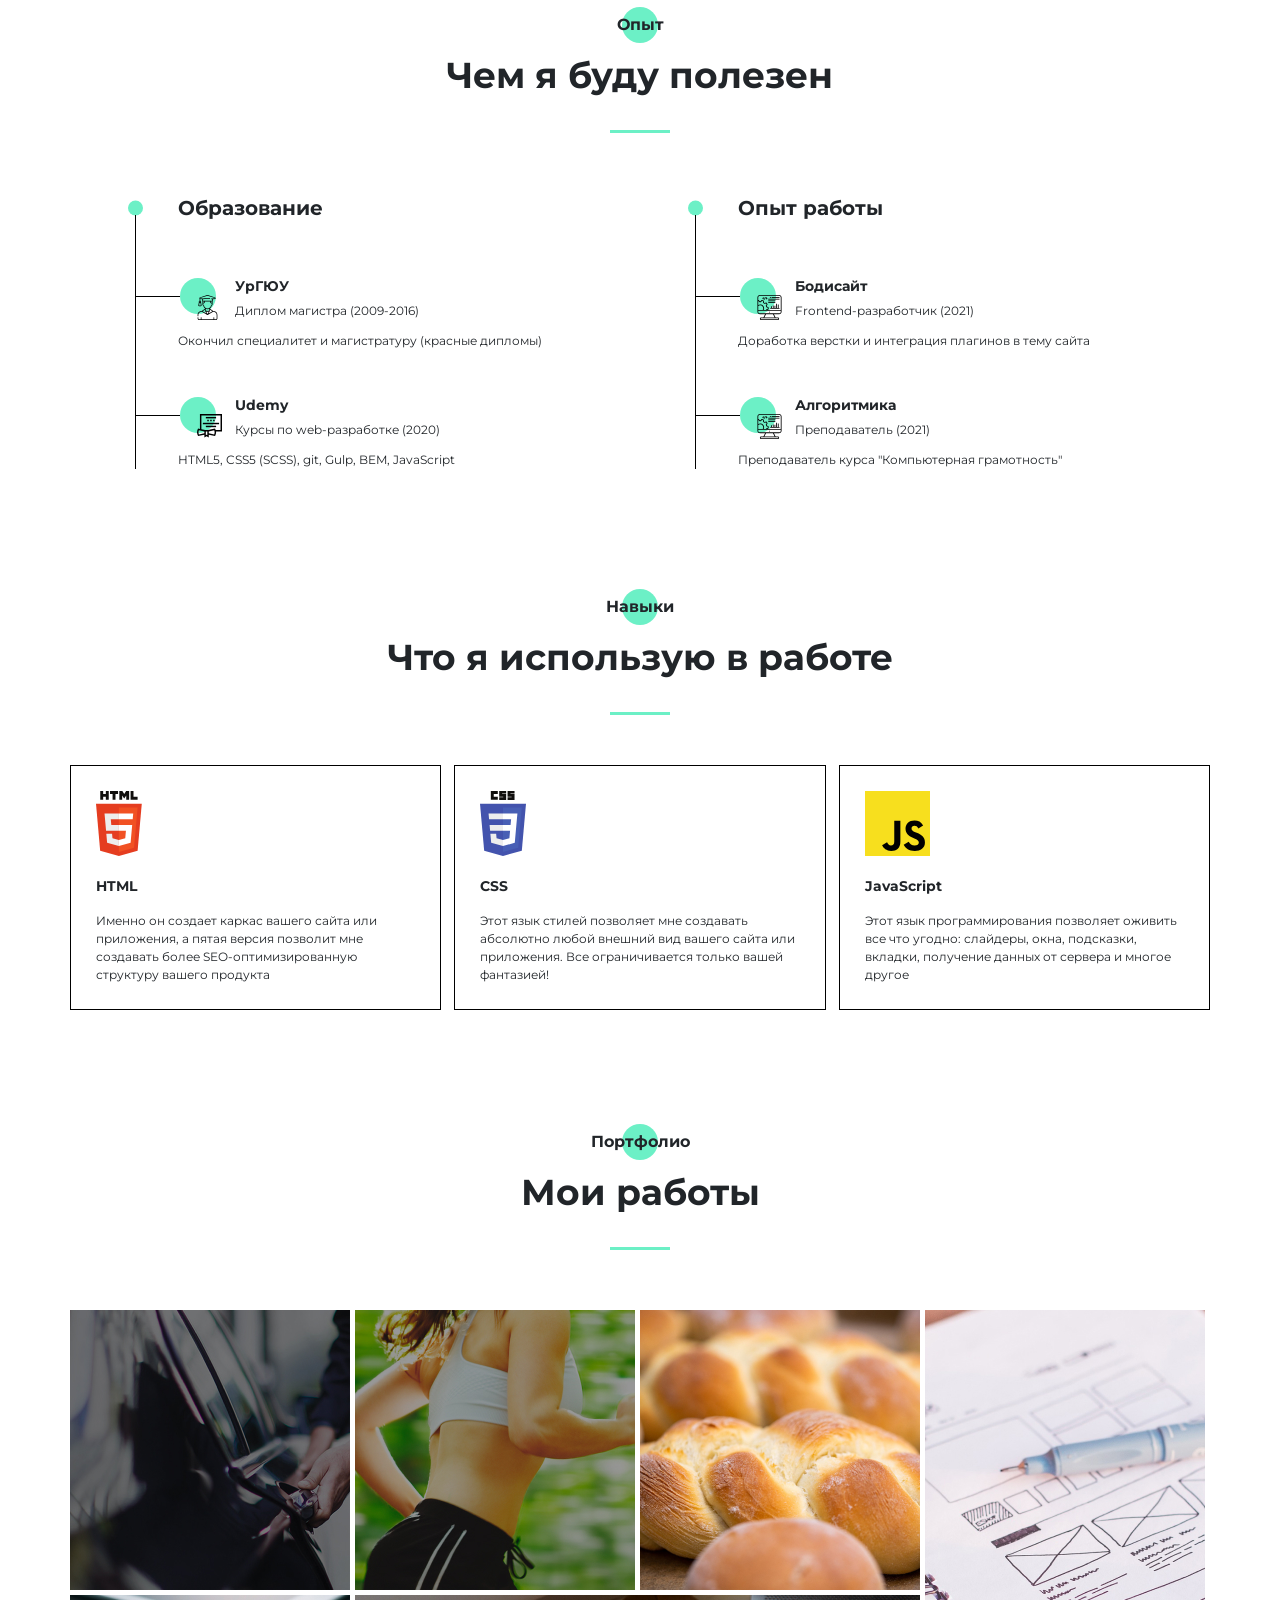
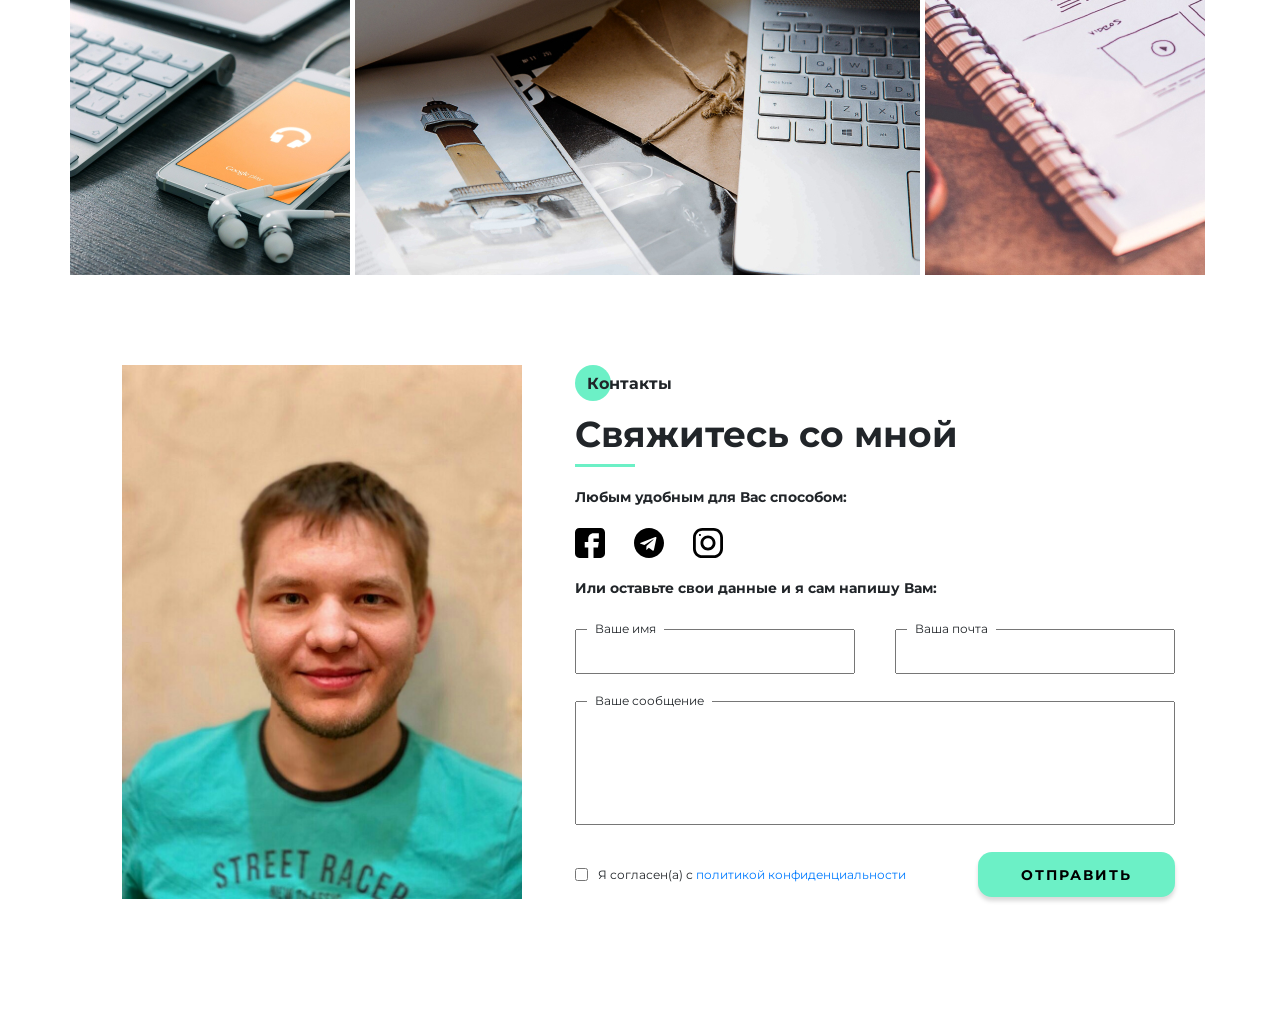
==== commit 325dd25a: "Update index.html" ====
--- a/index.html
+++ b/index.html
@@ -1,59 +1,4 @@
-<!DOCTYPE html><html lang="ru"><head><meta charset="UTF-8"><meta name="viewport" content="width=device-width,initial-scale=1"><meta http-equiv="X-UA-Compatible" content="ie=edge"><title>Портфолио</title><meta name="title" content="Мое портфолио"><meta name="description" content="Здесь вы сможете ознакомиться с моими работами и узнать больше обо мне"><!-- Open Graph / Facebook --><meta property="og:type" content="website"><meta property="og:url" content="https://metatags.io/"><meta property="og:title" content="Мое портфолио"><meta property="og:description" content="Здесь вы сможете ознакомиться с моими работами и узнать больше обо мне"><meta property="og:image" content="https://metatags.io/assets/meta-tags-16a33a6a8531e519cc0936fbba0ad904e52d35f34a46c97a2c9f6f7dd7d336f2.png"><!-- Twitter --><meta property="twitter:card" content="summary_large_image"><meta property="twitter:url" content="https://metatags.io/"><meta property="twitter:title" content="Мое портфолио"><meta property="twitter:description" content="Здесь вы сможете ознакомиться с моими работами и узнать больше обо мне"><meta property="twitter:image" content="https://metatags.io/assets/meta-tags-16a33a6a8531e519cc0936fbba0ad904e52d35f34a46c97a2c9f6f7dd7d336f2.png"><!-- Favicon  --><link rel="icon" type="image/png" sizes="16x16" href="icons/favicon//favicon-32x32.png"><link rel="manifest" href="icons/favicon//manifest.json"><meta name="msapplication-TileColor" content="#ffffff"><meta name="msapplication-TileImage" content="icons/favicon//ms-icon-144x144.png"><meta name="theme-color" content="#ffffff"><link rel="stylesheet" href="css/style.min.css"></head><body><aside class="sidepanel"><a href="mailto: rinat1kam@mail.ru" target="_blank" class="sidepanel__link" target="_blank"><img src="icons/social/facebook.svg" alt="facebook"></a><a href="https://www.instagram.com/rinat_1308/" class="sidepanel__link" target="_blank"><img src="icons/social/instagram.svg" alt="instagram"></a><a href="https://github.com/rinat-lucky" class="sidepanel__link" target="_blank"><img src="icons/social/github.svg" alt="github"></a><div class="sidepanel__divider"></div><div class="sidepanel__text"><span>Социальные сети</span></div></aside><div class="menu"><div class="menu__block"><div class="menu__close"><svg width="29" height="30" viewBox="0 0 29 30" fill="none" xmlns="http://www.w3.org/2000/svg"><path d="M17.1568 14.5231L28.4489 3.23075C29.1837 2.49623 29.1837 1.30861 28.4489 0.574085C27.7144 -0.160437 26.5267 -0.160437 25.7922 0.574085L14.4998 11.8665L3.20781 0.574085C2.47295 -0.160437 1.28567 -0.160437 0.551149 0.574085C-0.183716 1.30861 -0.183716 2.49623 0.551149 3.23075L11.8432 14.5231L0.551149 25.8155C-0.183716 26.55 -0.183716 27.7376 0.551149 28.4721C0.917206 28.8385 1.39852 29.0226 1.87948 29.0226C2.36045 29.0226 2.84141 28.8385 3.20781 28.4721L14.4998 17.1798L25.7922 28.4721C26.1586 28.8385 26.6396 29.0226 27.1205 29.0226C27.6015 29.0226 28.0825 28.8385 28.4489 28.4721C29.1837 27.7376 29.1837 26.55 28.4489 25.8155L17.1568 14.5231Z" fill="black"/></svg></div><nav><ul class="menu__list"><li class="menu__link"><a href="#about">Про меня</a></li><li class="menu__link"><a href="#resume">Мой опыт</a></li><li class="menu__link"><a href="#skills">Мои навыки</a></li><li class="menu__link"><a href="#portfolio">Мои работы</a></li><!-- <li class="menu__link"><a href="#price">Прайс-лист</a></li> --><li class="menu__link"><a href="#contacts">Контакты</a></li></ul></nav><div class="menu__social"><a href="https://github.com/rinat-lucky" target="_blank"><svg width="20" height="19" viewBox="0 0 20 19" fill="none" xmlns="http://www.w3.org/2000/svg"><path d="M10 0C4.475 0 0 4.36167 0 9.74107C0 14.0457 2.865 17.6962 6.8375 18.9832C7.3375 19.0749 7.52083 18.7734 7.52083 18.5148C7.52083 18.2835 7.5125 17.6706 7.50833 16.8585C4.72667 17.4459 4.14 15.5517 4.14 15.5517C3.685 14.4274 3.0275 14.1267 3.0275 14.1267C2.12167 13.5228 3.0975 13.5352 3.0975 13.5352C4.10167 13.603 4.62917 14.5389 4.62917 14.5389C5.52083 16.0283 6.97 15.5979 7.54167 15.3493C7.63167 14.719 7.88917 14.2903 8.175 14.0466C5.95417 13.8029 3.62 12.9652 3.62 9.23304C3.62 8.16988 4.0075 7.30085 4.64917 6.61934C4.53667 6.37317 4.19917 5.3827 4.73667 4.04116C4.73667 4.04116 5.57417 3.78012 7.48667 5.03988C8.28667 4.82345 9.13667 4.71606 9.98667 4.7111C10.8367 4.71606 11.6867 4.82345 12.4867 5.03988C14.3867 3.78012 15.2242 4.04116 15.2242 4.04116C15.7617 5.3827 15.4242 6.37317 15.3242 6.61934C15.9617 7.30085 16.3492 8.16988 16.3492 9.23304C16.3492 12.9752 14.0117 13.7987 11.7867 14.0383C12.1367 14.3307 12.4617 14.928 12.4617 15.8408C12.4617 17.1444 12.4492 18.1918 12.4492 18.5082C12.4492 18.7635 12.6242 19.0683 13.1367 18.9708C17.1375 17.692 20 14.0391 20 9.74107C20 4.36167 15.5225 0 10 0Z" fill="#212121"/></svg> </a><a href="https://www.instagram.com/rinat_1308/" target="_blank"><svg width="20" height="20" viewBox="0 0 20 20" fill="none" xmlns="http://www.w3.org/2000/svg"><path d="M13.7495 0L6.24951 0C2.79826 0 -0.000488281 2.79875 -0.000488281 6.25L-0.000488281 13.75C-0.000488281 17.2013 2.79826 20 6.24951 20L13.7495 20C17.2008 20 19.9995 17.2013 19.9995 13.75L19.9995 6.25C19.9995 2.79875 17.2008 0 13.7495 0ZM18.1245 13.75C18.1245 16.1625 16.162 18.125 13.7495 18.125L6.24951 18.125C3.83701 18.125 1.87451 16.1625 1.87451 13.75L1.87451 6.25C1.87451 3.8375 3.83701 1.875 6.24951 1.875L13.7495 1.875C16.162 1.875 18.1245 3.8375 18.1245 6.25L18.1245 13.75Z" fill="black"/><path d="M9.99951 5C7.23826 5 4.99951 7.23875 4.99951 10C4.99951 12.7613 7.23826 15 9.99951 15C12.7608 15 14.9995 12.7613 14.9995 10C14.9995 7.23875 12.7608 5 9.99951 5ZM9.99951 13.125C8.27701 13.125 6.87451 11.7225 6.87451 10C6.87451 8.27625 8.27701 6.875 9.99951 6.875C11.722 6.875 13.1245 8.27625 13.1245 10C13.1245 11.7225 11.722 13.125 9.99951 13.125Z" fill="black"/><path d="M15.3745 5.29123C15.7425 5.29123 16.0408 4.99295 16.0408 4.62499C16.0408 4.25703 15.7425 3.95874 15.3745 3.95874C15.0065 3.95874 14.7083 4.25703 14.7083 4.62499C14.7083 4.99295 15.0065 5.29123 15.3745 5.29123Z" fill="black"/></svg> </a><a href="#"><svg width="20" height="20" viewBox="0 0 20 20" fill="none" xmlns="http://www.w3.org/2000/svg"><path d="M17.0698 0L2.9292 0C1.3139 0 -0.000488281 1.31439 -0.000488281 2.92969L-0.000488281 17.0703C-0.000488281 18.6856 1.3139 20 2.9292 20L8.82764 20L8.82764 12.9297L6.48389 12.9297L6.48389 9.41406L8.82764 9.41406L8.82764 7.03125C8.82764 5.09262 10.4046 3.51563 12.3433 3.51563L15.8979 3.51563L15.8979 7.03125L12.3433 7.03125L12.3433 9.41406L15.8979 9.41406L15.312 12.9297L12.3433 12.9297L12.3433 20L17.0698 20C18.6851 20 19.9995 18.6856 19.9995 17.0703L19.9995 2.92969C19.9995 1.31439 18.6851 0 17.0698 0Z" fill="black"/></svg></a></div></div><div class="menu__overlay"></div></div><section class="promo"><div class="hamburger"><span></span> <span class="long"></span> <span></span></div><div class="container"><div class="promo__bg"><div class="title title_fz16 promo__subtitle">Меня зовут Ринат Камалитдинов</div><h1 class="title title_fz48 promo__title">Я web-разработчик<br>из Екатеринбурга</h1><div class="promo__btns"><button class="btn"><a href="#portfolio" class="promo__link">Портфолио</a></button> <a href="#about" class="promo__link">Про меня</a></div></div></div></section><section class="about" id="about"><div class="container"><div class="about__wrapper"><div class="about__photo"><img src="img/main_photo.jpg" alt="my_photo"></div><div class="about__descr"><h2 class="title title_fz16 about__title">Про меня</h2><div class="title title_fz36 about__subtitle">Меня зовут Ринат</div><div class="divider"></div><p class="about__text">Занимаюсь web-разработкой с лета 2020 года. За это время разработал два сайта для коммерческих организаций, а также верстал сайты и создавал приложения, используя технологии: HTML, CSS (SCSS), Bootstrap, BEM, git, Gulp, Webpack, Parcel, Firebase, JavaScript</p></div><div class="about__skills"><div class="about__skills-item"><div class="about__skills-circle"><img src="icons/about_me/web_development.svg" alt="web-dev"></div><div><div class="title title_fz14">Web-разработка</div><div class="about__skills-text">Разработка сайтов "под ключ" - кроссбраузерная и кроссплатформенная верстка по макетам; установка административной панели для самостоятельного управления сайтом; размещение сайта в сети Интернет</div></div></div><div class="about__skills-item"><div class="about__skills-circle"><img src="icons/about_me/design.svg" alt="design"></div><div><div class="title title_fz14">UX/UI дизайн</div><div class="about__skills-text">Разработка прототипа и современного дизайн-макета сайта/приложения для последующей разработки</div></div></div><div class="about__skills-item"><div class="about__skills-circle"><img src="icons/about_me/mobile_dev.svg" alt="mobile-dev"></div><div><div class="title title_fz14">Разработка приложений</div><div class="about__skills-text">Разработка web-приложений для компьютеров и мобильных устройств</div></div></div></div></div></div></section><section class="resume" id="resume"><div class="container"><h2 class="title title_fz16 title__section-title">Опыт</h2><div class="title title_fz36 title__section-subtitle">Чем я буду полезен</div><div class="divider"></div><div class="resume__wrapper"><div class="resume__column"><h3 class="title title_fz20 resume__column-title">Образование</h3><ul><li><div class="resume__item"><div class="resume__item-head"><div class="resume__item-icon"><img src="icons/experience/university.svg" alt="university"></div><h4 class="title title_fz14">УрГЮУ</h4><div class="resume__item-location">Диплом магистра (2009-2016)</div></div><div class="resume__item-body">Окончил специалитет и магистратуру (красные дипломы)</div></div></li><li><div class="resume__item"><div class="resume__item-head"><div class="resume__item-icon"><img src="icons/experience/courses.svg" alt="courses"></div><h4 class="title title_fz14">Udemy</h4><div class="resume__item-location">Курсы по web-разработке (2020)</div></div><div class="resume__item-body">HTML5, CSS5 (SCSS), git, Gulp, BEM, JavaScript</div></div></li></ul></div><div class="resume__column"><h3 class="title title_fz20 resume__column-title">Опыт работы</h3><ul><li><div class="resume__item"><div class="resume__item-head"><div class="resume__item-icon"><img src="icons/experience/developer.svg" alt="developer"></div><h4 class="title title_fz14">Бодисайт</h4><div class="resume__item-location">Frontend-разработчик (2021)</div></div><div class="resume__item-body">Доработка верстки и интеграция плагинов в тему сайта</div></div></li><li><div class="resume__item"><div class="resume__item-head"><div class="resume__item-icon"><img src="icons/experience/developer.svg" alt="developer"></div><h4 class="title title_fz14">Алгоритмика</h4><div class="resume__item-location">Преподаватель (2021)</div></div><div class="resume__item-body">Преподаватель курса "Компьютерная грамотность"</div></div></li></ul></div></div></div></section><section class="skills" id="skills"><div class="container"><h2 class="title title_fz16 title__section-title">Навыки</h2><div class="title title_fz36 title__section-subtitle">Что я использую в работе</div><div class="divider"></div><div class="skills__wrapper"><div class="skills__item"><img src="icons/skills/html5.svg" alt="html"><div class="skills__item-head title title_fz14">HTML</div><div class="skills__item-body">Именно он создает каркас вашего сайта или приложения, а пятая версия позволит мне создавать более SEO-оптимизированную структуру вашего продукта</div></div><div class="skills__item"><img src="icons/skills/css3.svg" alt="css"><div class="skills__item-head title title_fz14">CSS</div><div class="skills__item-body">Этот язык стилей позволяет мне создавать абсолютно любой внешний вид вашего сайта или приложения. Все ограничивается только вашей фантазией!</div></div><div class="skills__item"><img src="icons/skills/js.svg" alt="javascript"><div class="skills__item-head title title_fz14">JavaScript</div><div class="skills__item-body">Этот язык программирования позволяет оживить все что угодно: слайдеры, окна, подсказки, вкладки, получение данных от сервера и многое другое</div></div><!-- <div class="skills__item"><img src="icons/skills/react.svg" alt="react">
-					<div class="skills__item-head title title_fz14">React</div>
-					<div class="skills__item-body">
-                        Эта библиотека позволяет создавать web-приложения. Мы можем создать максимально
-                        интерактивный продукт именно под ваши цели
-                    </div>
-				</div>
-				<div class="skills__item"><img src="icons/skills/node.js.svg" alt="node.js">
-					<div class="skills__item-head title title_fz14">Node.js</div>
-					<div class="skills__item-body">
-                        Эта платформа позволяет создавать бэкенд для вашего продукта - “мозги”, которые
-                        будут выполнять действия, которые пользователь не видит
-                    </div>
-				</div>
-				<div class="skills__item">
-					<div class="mongo-wrapper"><img src="icons/skills/mongo.db.svg" alt="mongodb"></div>
-					<div class="skills__item-head title title_fz14">MongoDB</div>
-					<div class="skills__item-body">
-                        Это нереляционная база данных, которая будет хранить данные вашего сайта или
-                        приложения
-                    </div>
-				</div> --></div></div></section><section class="portfolio" id="portfolio"><div class="container"><h2 class="title title_fz16 title__section-title">Портфолио</h2><div class="title title_fz36 title__section-subtitle">Мои работы</div><div class="divider"></div><div class="portfolio__wrapper"><a href="#" class="portfolio__item"><img src="img/works/uber.jpg" alt="uber"> </a><a href="#" class="portfolio__item"><img src="img/works/pulse.jpg" alt="pulse"> </a><a href="#" class="portfolio__item"><img src="img/works/bread.jpg" alt="bread"> </a><a href="#" class="portfolio__item vertical"><img src="img/works/plans.jpg" alt="plans"> </a><a href="#" class="portfolio__item"><img src="img/works/ipad.jpg" alt="ipad"> </a><a href="#" class="portfolio__item horizontal"><img src="img/works/mac.jpg" alt="mac"></a></div></div></section><!-- <section class="price" id='price'>
-		<div class="container">
-			<h2 class="title title_fz16 title__section-title">Прайс-лист</h2>
-			<div class="divider"></div>
-			<div class="price__wrapper">
-				<div class="price__item">
-					<div class="title title_fz14 price__item-title">Landing page</div>
-					<div class="title title_fz14 price__item-value">от 8000 рублей</div>
-					<div class="price__item-descr">Одностраничный сайт для презентации товаров/услуг</div>
-				</div>
-				<div class="price__item">
-					<div class="title title_fz14 price__item-title">Корпоративный сайт</div>
-					<div class="title title_fz14 price__item-value">от 8000 рублей</div>
-					<div class="price__item-descr">Одностраничный сайт для презентации товаров/услуг</div>
-				</div>
-				<div class="price__item">
-					<div class="title title_fz14 price__item-title">Корпоративный сайт</div>
-					<div class="title title_fz14 price__item-value">от 8000 рублей</div>
-					<div class="price__item-descr">Одностраничный сайт для презентации товаров/услуг</div>
-				</div>
-				<div class="price__item">
-					<div class="title title_fz14 price__item-title">Landing page</div>
-					<div class="title title_fz14 price__item-value">от 8000 рублей</div>
-					<div class="price__item-descr">Одностраничный сайт для презентации товаров/услуг</div>
-				</div>
-				<div class="price__item">
-					<div class="title title_fz14 price__item-title">Интернет-магазин</div>
-					<div class="title title_fz14 price__item-value">от 8000 рублей</div>
-					<div class="price__item-descr">Одностраничный сайт для презентации товаров/услуг</div>
-				</div>
-				<div class="price__item">
-					<div class="title title_fz14 price__item-title">Landing page</div>
-					<div class="title title_fz14 price__item-value">от 8000 рублей</div>
-					<div class="price__item-descr">Одностраничный сайт для презентации товаров/услуг</div>
-				</div>
-			</div>
-		</div>
-	</section> --><section class="contacts" id="contacts"><div class="container"><div class="contacts__wrapper"><div class="contacts__photo"><img src="img/main_photo.jpg" alt="my_photo"></div><div class="contacts__descr"><h2 class="title title_fz16 contacts__title">Контакты</h2><div class="title title_fz36 contacts__subtitle">Свяжитесь со мной</div><div class="divider"></div><div class="title title_fz14 contacts__text">Любым удобным для Вас способом:</div><div class="contacts__social"><a href="mailto: rinat1kam@mail.ru" target="_blank" class="contacts__link"><img src="icons/social/Facebook(str).svg" alt="facebook"> </a><a href="https://t-do.ru/Raphael_de_Valentin" target="_blank" class="contacts__link"><img src="icons/social/telegram.svg" alt="telegram"> </a><a href="https://www.instagram.com/rinat_1308/" target="_blank" class="contacts__link"><img src="icons/social/instagram(str).svg" alt="instagram"></a></div><div class="title title_fz14 contacts__text">Или оставьте свои данные и я сам напишу Вам:</div><form action="#" class="contacts__form"><div class="contacts__input"><input required name="name" id="name" type="text"> <label for="name">Ваше имя</label></div><div class="contacts__input email"><input required name="email" id="email" type="email"> <label for="email">Ваша почта</label></div><div class="contacts__textarea"><textarea name="text" id="text"></textarea> <label for="text">Ваше сообщение</label></div><div class="contacts__triggers"><div class="contacts__policy"><input required type="checkbox"> <span>Я согласен(а) с <a href="/policy.html">политикой конфиденциальности</a></span></div><button class="btn">Отправить</button></div></form></div></div></div></section><script src="js/script.js"></script></body></html>+<!DOCTYPE html><html lang="ru"><head><meta charset="UTF-8"><meta name="viewport" content="width=device-width,initial-scale=1"><meta http-equiv="X-UA-Compatible" content="ie=edge"><title>Портфолио</title><meta name="title" content="Мое портфолио"><meta name="description" content="Здесь вы сможете ознакомиться с моими работами и узнать больше обо мне"><!-- Open Graph / Facebook --><meta property="og:type" content="website"><meta property="og:url" content="https://metatags.io/"><meta property="og:title" content="Мое портфолио"><meta property="og:description" content="Здесь вы сможете ознакомиться с моими работами и узнать больше обо мне"><meta property="og:image" content="https://metatags.io/assets/meta-tags-16a33a6a8531e519cc0936fbba0ad904e52d35f34a46c97a2c9f6f7dd7d336f2.png"><!-- Twitter --><meta property="twitter:card" content="summary_large_image"><meta property="twitter:url" content="https://metatags.io/"><meta property="twitter:title" content="Мое портфолио"><meta property="twitter:description" content="Здесь вы сможете ознакомиться с моими работами и узнать больше обо мне"><meta property="twitter:image" content="https://metatags.io/assets/meta-tags-16a33a6a8531e519cc0936fbba0ad904e52d35f34a46c97a2c9f6f7dd7d336f2.png"><!-- Favicon  --><link rel="icon" type="image/png" sizes="16x16" href="icons/favicon//favicon-32x32.png"><link rel="manifest" href="icons/favicon//manifest.json"><meta name="msapplication-TileColor" content="#ffffff"><meta name="msapplication-TileImage" content="icons/favicon//ms-icon-144x144.png"><meta name="theme-color" content="#ffffff"><link rel="stylesheet" href="css/style.min.css"></head><body><aside class="sidepanel"><a href="mailto: rinat1kam@mail.ru" target="_blank" class="sidepanel__link" target="_blank"><img src="icons/social/facebook.svg" alt="facebook"></a><a href="https://www.instagram.com/rinat_1308/" class="sidepanel__link" target="_blank"><img src="icons/social/instagram.svg" alt="instagram"></a><a href="https://github.com/rinat-lucky" class="sidepanel__link" target="_blank"><img src="icons/social/github.svg" alt="github"></a><div class="sidepanel__divider"></div><div class="sidepanel__text"><span>Социальные сети</span></div></aside><div class="menu"><div class="menu__block"><div class="menu__close"><svg width="29" height="30" viewBox="0 0 29 30" fill="none" xmlns="http://www.w3.org/2000/svg"><path d="M17.1568 14.5231L28.4489 3.23075C29.1837 2.49623 29.1837 1.30861 28.4489 0.574085C27.7144 -0.160437 26.5267 -0.160437 25.7922 0.574085L14.4998 11.8665L3.20781 0.574085C2.47295 -0.160437 1.28567 -0.160437 0.551149 0.574085C-0.183716 1.30861 -0.183716 2.49623 0.551149 3.23075L11.8432 14.5231L0.551149 25.8155C-0.183716 26.55 -0.183716 27.7376 0.551149 28.4721C0.917206 28.8385 1.39852 29.0226 1.87948 29.0226C2.36045 29.0226 2.84141 28.8385 3.20781 28.4721L14.4998 17.1798L25.7922 28.4721C26.1586 28.8385 26.6396 29.0226 27.1205 29.0226C27.6015 29.0226 28.0825 28.8385 28.4489 28.4721C29.1837 27.7376 29.1837 26.55 28.4489 25.8155L17.1568 14.5231Z" fill="black"/></svg></div><nav><ul class="menu__list"><li class="menu__link"><a href="#about">Про меня</a></li><li class="menu__link"><a href="#resume">Мой опыт</a></li><li class="menu__link"><a href="#skills">Мои навыки</a></li><li class="menu__link"><a href="#portfolio">Мои работы</a></li><!-- <li class="menu__link"><a href="#price">Прайс-лист</a></li> --><li class="menu__link"><a href="#contacts">Контакты</a></li></ul></nav><div class="menu__social"><a href="https://github.com/rinat-lucky" target="_blank"><svg width="20" height="19" viewBox="0 0 20 19" fill="none" xmlns="http://www.w3.org/2000/svg"><path d="M10 0C4.475 0 0 4.36167 0 9.74107C0 14.0457 2.865 17.6962 6.8375 18.9832C7.3375 19.0749 7.52083 18.7734 7.52083 18.5148C7.52083 18.2835 7.5125 17.6706 7.50833 16.8585C4.72667 17.4459 4.14 15.5517 4.14 15.5517C3.685 14.4274 3.0275 14.1267 3.0275 14.1267C2.12167 13.5228 3.0975 13.5352 3.0975 13.5352C4.10167 13.603 4.62917 14.5389 4.62917 14.5389C5.52083 16.0283 6.97 15.5979 7.54167 15.3493C7.63167 14.719 7.88917 14.2903 8.175 14.0466C5.95417 13.8029 3.62 12.9652 3.62 9.23304C3.62 8.16988 4.0075 7.30085 4.64917 6.61934C4.53667 6.37317 4.19917 5.3827 4.73667 4.04116C4.73667 4.04116 5.57417 3.78012 7.48667 5.03988C8.28667 4.82345 9.13667 4.71606 9.98667 4.7111C10.8367 4.71606 11.6867 4.82345 12.4867 5.03988C14.3867 3.78012 15.2242 4.04116 15.2242 4.04116C15.7617 5.3827 15.4242 6.37317 15.3242 6.61934C15.9617 7.30085 16.3492 8.16988 16.3492 9.23304C16.3492 12.9752 14.0117 13.7987 11.7867 14.0383C12.1367 14.3307 12.4617 14.928 12.4617 15.8408C12.4617 17.1444 12.4492 18.1918 12.4492 18.5082C12.4492 18.7635 12.6242 19.0683 13.1367 18.9708C17.1375 17.692 20 14.0391 20 9.74107C20 4.36167 15.5225 0 10 0Z" fill="#212121"/></svg> </a><a href="https://www.instagram.com/rinat_1308/" target="_blank"><svg width="20" height="20" viewBox="0 0 20 20" fill="none" xmlns="http://www.w3.org/2000/svg"><path d="M13.7495 0L6.24951 0C2.79826 0 -0.000488281 2.79875 -0.000488281 6.25L-0.000488281 13.75C-0.000488281 17.2013 2.79826 20 6.24951 20L13.7495 20C17.2008 20 19.9995 17.2013 19.9995 13.75L19.9995 6.25C19.9995 2.79875 17.2008 0 13.7495 0ZM18.1245 13.75C18.1245 16.1625 16.162 18.125 13.7495 18.125L6.24951 18.125C3.83701 18.125 1.87451 16.1625 1.87451 13.75L1.87451 6.25C1.87451 3.8375 3.83701 1.875 6.24951 1.875L13.7495 1.875C16.162 1.875 18.1245 3.8375 18.1245 6.25L18.1245 13.75Z" fill="black"/><path d="M9.99951 5C7.23826 5 4.99951 7.23875 4.99951 10C4.99951 12.7613 7.23826 15 9.99951 15C12.7608 15 14.9995 12.7613 14.9995 10C14.9995 7.23875 12.7608 5 9.99951 5ZM9.99951 13.125C8.27701 13.125 6.87451 11.7225 6.87451 10C6.87451 8.27625 8.27701 6.875 9.99951 6.875C11.722 6.875 13.1245 8.27625 13.1245 10C13.1245 11.7225 11.722 13.125 9.99951 13.125Z" fill="black"/><path d="M15.3745 5.29123C15.7425 5.29123 16.0408 4.99295 16.0408 4.62499C16.0408 4.25703 15.7425 3.95874 15.3745 3.95874C15.0065 3.95874 14.7083 4.25703 14.7083 4.62499C14.7083 4.99295 15.0065 5.29123 15.3745 5.29123Z" fill="black"/></svg> </a><a href="#"><svg width="20" height="20" viewBox="0 0 20 20" fill="none" xmlns="http://www.w3.org/2000/svg"><path d="M17.0698 0L2.9292 0C1.3139 0 -0.000488281 1.31439 -0.000488281 2.92969L-0.000488281 17.0703C-0.000488281 18.6856 1.3139 20 2.9292 20L8.82764 20L8.82764 12.9297L6.48389 12.9297L6.48389 9.41406L8.82764 9.41406L8.82764 7.03125C8.82764 5.09262 10.4046 3.51563 12.3433 3.51563L15.8979 3.51563L15.8979 7.03125L12.3433 7.03125L12.3433 9.41406L15.8979 9.41406L15.312 12.9297L12.3433 12.9297L12.3433 20L17.0698 20C18.6851 20 19.9995 18.6856 19.9995 17.0703L19.9995 2.92969C19.9995 1.31439 18.6851 0 17.0698 0Z" fill="black"/></svg></a></div></div><div class="menu__overlay"></div></div><section class="promo"><div class="hamburger"><span></span> <span class="long"></span> <span></span></div><div class="container"><div class="promo__bg"><div class="title title_fz16 promo__subtitle">Меня зовут Ринат Камалитдинов</div><h1 class="title title_fz48 promo__title">Я web-разработчик<br>из Екатеринбурга</h1><div class="promo__btns"><button class="btn"><a href="#portfolio" class="promo__link">Портфолио</a></button> <a href="#about" class="promo__link">Про меня</a></div></div></div></section><section class="about" id="about"><div class="container"><div class="about__wrapper"><div class="about__photo"><img src="img/main_photo.jpg" alt="my_photo"></div><div class="about__descr"><h2 class="title title_fz16 about__title">Про меня</h2><div class="title title_fz36 about__subtitle">Меня зовут Ринат</div><div class="divider"></div><p class="about__text">Занимаюсь web-разработкой с лета 2020 года. За это время разработал два сайта для коммерческих организаций, а также верстал сайты и создавал приложения, используя технологии: HTML, CSS (SCSS), Bootstrap, BEM, git, Gulp, Webpack, Parcel, Firebase, JavaScript</p></div><div class="about__skills"><div class="about__skills-item"><div class="about__skills-circle"><img src="icons/about_me/web_development.svg" alt="web-dev"></div><div><div class="title title_fz14">Web-разработка</div><div class="about__skills-text">Разработка сайтов "под ключ" - кроссбраузерная и кроссплатформенная верстка по макетам; установка административной панели для самостоятельного управления сайтом; размещение сайта в сети Интернет</div></div></div><div class="about__skills-item"><div class="about__skills-circle"><img src="icons/about_me/design.svg" alt="design"></div><div><div class="title title_fz14">UX/UI дизайн</div><div class="about__skills-text">Разработка прототипа и современного дизайн-макета сайта/приложения для последующей разработки</div></div></div><div class="about__skills-item"><div class="about__skills-circle"><img src="icons/about_me/mobile_dev.svg" alt="mobile-dev"></div><div><div class="title title_fz14">Разработка приложений</div><div class="about__skills-text">Разработка web-приложений для компьютеров и мобильных устройств</div></div></div></div></div></div></section><section class="resume" id="resume"><div class="container"><h2 class="title title_fz16 title__section-title">Опыт</h2><div class="title title_fz36 title__section-subtitle">Чем я буду полезен</div><div class="divider"></div><div class="resume__wrapper"><div class="resume__column"><h3 class="title title_fz20 resume__column-title">Образование</h3><ul><li><div class="resume__item"><div class="resume__item-head"><div class="resume__item-icon"><img src="icons/experience/university.svg" alt="university"></div><h4 class="title title_fz14">УрГЮУ</h4><div class="resume__item-location">Диплом магистра (2009-2016)</div></div><div class="resume__item-body">Окончил специалитет и магистратуру (красные дипломы)</div></div></li><li><div class="resume__item"><div class="resume__item-head"><div class="resume__item-icon"><img src="icons/experience/courses.svg" alt="courses"></div><h4 class="title title_fz14">Udemy</h4><div class="resume__item-location">Курсы по web-разработке (2020)</div></div><div class="resume__item-body">HTML5, CSS5 (SCSS), git, Gulp, BEM, JavaScript</div></div></li></ul></div><div class="resume__column"><h3 class="title title_fz20 resume__column-title">Опыт работы</h3><ul><li><div class="resume__item"><div class="resume__item-head"><div class="resume__item-icon"><img src="icons/experience/developer.svg" alt="developer"></div><h4 class="title title_fz14">Бодисайт</h4><div class="resume__item-location">Frontend-разработчик (2021)</div></div><div class="resume__item-body">Доработка верстки и интеграция плагинов в тему сайта</div></div></li><li><div class="resume__item"><div class="resume__item-head"><div class="resume__item-icon"><img src="icons/experience/developer.svg" alt="developer"></div><h4 class="title title_fz14">Алгоритмика</h4><div class="resume__item-location">Преподаватель (2021)</div></div><div class="resume__item-body">Преподаватель курса "Компьютерная грамотность"</div></div></li></ul></div></div></div></section><section class="skills" id="skills"><div class="container"><h2 class="title title_fz16 title__section-title">Навыки</h2><div class="title title_fz36 title__section-subtitle">Что я использую в работе</div><div class="divider"></div><div class="skills__wrapper"><div class="skills__item"><img src="icons/skills/html5.svg" alt="html"><div class="skills__item-head title title_fz14">HTML</div><div class="skills__item-body">Именно он создает каркас вашего сайта или приложения, а пятая версия позволит мне создавать более SEO-оптимизированную структуру вашего продукта</div></div><div class="skills__item"><img src="icons/skills/css3.svg" alt="css"><div class="skills__item-head title title_fz14">CSS</div><div class="skills__item-body">Этот язык стилей позволяет мне создавать абсолютно любой внешний вид вашего сайта или приложения. Все ограничивается только вашей фантазией!</div></div><div class="skills__item"><img src="icons/skills/js.svg" alt="javascript"><div class="skills__item-head title title_fz14">JavaScript</div><div class="skills__item-body">Этот язык программирования позволяет оживить все что угодно: слайдеры, окна, подсказки, вкладки, получение данных от сервера и многое другое</div></div>
+	
+						
+</div></div></section><section class="portfolio" id="portfolio"><div class="container"><h2 class="title title_fz16 title__section-title">Портфолио</h2><div class="title title_fz36 title__section-subtitle">Мои работы</div><div class="divider"></div><div class="portfolio__wrapper"><a href="#" class="portfolio__item"><img src="img/works/uber.jpg" alt="uber"> </a><a href="#" class="portfolio__item"><img src="img/works/pulse.jpg" alt="pulse"> </a><a href="#" class="portfolio__item"><img src="img/works/bread.jpg" alt="bread"> </a><a href="#" class="portfolio__item vertical"><img src="img/works/plans.jpg" alt="plans"> </a><a href="#" class="portfolio__item"><img src="img/works/ipad.jpg" alt="ipad"> </a><a href="#" class="portfolio__item horizontal"><img src="img/works/mac.jpg" alt="mac"></a></div></div></section><section class="contacts" id="contacts"><div class="container"><div class="contacts__wrapper"><div class="contacts__photo"><img src="img/main_photo.jpg" alt="my_photo"></div><div class="contacts__descr"><h2 class="title title_fz16 contacts__title">Контакты</h2><div class="title title_fz36 contacts__subtitle">Свяжитесь со мной</div><div class="divider"></div><div class="title title_fz14 contacts__text">Любым удобным для Вас способом:</div><div class="contacts__social"><a href="mailto: rinat1kam@mail.ru" target="_blank" class="contacts__link"><img src="icons/social/Facebook(str).svg" alt="facebook"> </a><a href="https://t-do.ru/Raphael_de_Valentin" target="_blank" class="contacts__link"><img src="icons/social/telegram.svg" alt="telegram"> </a><a href="https://www.instagram.com/rinat_1308/" target="_blank" class="contacts__link"><img src="icons/social/Instagram(str).svg" alt="instagram"></a></div><div class="title title_fz14 contacts__text">Или оставьте свои данные и я сам напишу Вам:</div><form action="#" class="contacts__form"><div class="contacts__input"><input required name="name" id="name" type="text"> <label for="name">Ваше имя</label></div><div class="contacts__input email"><input required name="email" id="email" type="email"> <label for="email">Ваша почта</label></div><div class="contacts__textarea"><textarea name="text" id="text"></textarea> <label for="text">Ваше сообщение</label></div><div class="contacts__triggers"><div class="contacts__policy"><input required type="checkbox"> <span>Я согласен(а) с <a href="/policy.html">политикой конфиденциальности</a></span></div><button class="btn">Отправить</button></div></form></div></div></div></section><script src="js/script.js"></script></body></html>
--- a/css/style.min.css
+++ b/css/style.min.css
@@ -4,4 +4,4 @@
  * Copyright 2011-2019 Twitter, Inc.
  * Licensed under MIT (https://github.com/twbs/bootstrap/blob/master/LICENSE)
  * Forked from Normalize.css, licensed MIT (https://github.com/necolas/normalize.css/blob/master/LICENSE.md)
- */@import url(https://fonts.googleapis.com/css2?family=Montserrat:wght@500;700&display=swap);*,::after,::before{box-sizing:border-box}html{font-family:sans-serif;line-height:1.15;-webkit-text-size-adjust:100%;-webkit-tap-highlight-color:transparent}article,aside,figcaption,figure,footer,header,hgroup,main,nav,section{display:block}body{margin:0;font-family:-apple-system,BlinkMacSystemFont,"Segoe UI",Roboto,"Helvetica Neue",Arial,"Noto Sans",sans-serif,"Apple Color Emoji","Segoe UI Emoji","Segoe UI Symbol","Noto Color Emoji";font-size:1rem;font-weight:400;line-height:1.5;color:#212529;text-align:left;background-color:#fff}[tabindex="-1"]:focus{outline:0!important}hr{box-sizing:content-box;height:0;overflow:visible}h1,h2,h3,h4,h5,h6{margin-top:0;margin-bottom:.5rem}p{margin-top:0;margin-bottom:1rem}abbr[data-original-title],abbr[title]{text-decoration:underline;-webkit-text-decoration:underline dotted;text-decoration:underline dotted;cursor:help;border-bottom:0;-webkit-text-decoration-skip-ink:none;text-decoration-skip-ink:none}address{margin-bottom:1rem;font-style:normal;line-height:inherit}dl,ol,ul{margin-top:0;margin-bottom:1rem}ol ol,ol ul,ul ol,ul ul{margin-bottom:0}dt{font-weight:700}dd{margin-bottom:.5rem;margin-left:0}blockquote{margin:0 0 1rem}b,strong{font-weight:bolder}small{font-size:80%}sub,sup{position:relative;font-size:75%;line-height:0;vertical-align:baseline}sub{bottom:-.25em}sup{top:-.5em}a{color:#007bff;text-decoration:none;background-color:transparent}a:hover{color:#0056b3;text-decoration:underline}a:not([href]):not([tabindex]){color:inherit;text-decoration:none}a:not([href]):not([tabindex]):focus,a:not([href]):not([tabindex]):hover{color:inherit;text-decoration:none}a:not([href]):not([tabindex]):focus{outline:0}code,kbd,pre,samp{font-family:SFMono-Regular,Menlo,Monaco,Consolas,"Liberation Mono","Courier New",monospace;font-size:1em}pre{margin-top:0;margin-bottom:1rem;overflow:auto}figure{margin:0 0 1rem}img{vertical-align:middle;border-style:none}svg{overflow:hidden;vertical-align:middle}table{border-collapse:collapse}caption{padding-top:.75rem;padding-bottom:.75rem;color:#6c757d;text-align:left;caption-side:bottom}th{text-align:inherit}label{display:inline-block;margin-bottom:.5rem}button{border-radius:0}button:focus{outline:1px dotted;outline:5px auto -webkit-focus-ring-color}button,input,optgroup,select,textarea{margin:0;font-family:inherit;font-size:inherit;line-height:inherit}button,input{overflow:visible}button,select{text-transform:none}select{word-wrap:normal}[type=button],[type=reset],[type=submit],button{-webkit-appearance:button}[type=button]:not(:disabled),[type=reset]:not(:disabled),[type=submit]:not(:disabled),button:not(:disabled){cursor:pointer}[type=button]::-moz-focus-inner,[type=reset]::-moz-focus-inner,[type=submit]::-moz-focus-inner,button::-moz-focus-inner{padding:0;border-style:none}input[type=checkbox],input[type=radio]{box-sizing:border-box;padding:0}input[type=date],input[type=datetime-local],input[type=month],input[type=time]{-webkit-appearance:listbox}textarea{overflow:auto;resize:vertical}fieldset{min-width:0;padding:0;margin:0;border:0}legend{display:block;width:100%;max-width:100%;padding:0;margin-bottom:.5rem;font-size:1.5rem;line-height:inherit;color:inherit;white-space:normal}progress{vertical-align:baseline}[type=number]::-webkit-inner-spin-button,[type=number]::-webkit-outer-spin-button{height:auto}[type=search]{outline-offset:-2px;-webkit-appearance:none}[type=search]::-webkit-search-decoration{-webkit-appearance:none}::-webkit-file-upload-button{font:inherit;-webkit-appearance:button}output{display:inline-block}summary{display:list-item;cursor:pointer}template{display:none}[hidden]{display:none!important}*{font-family:Montserrat,sans-serif;margin:0;padding:0}.container{width:1140px;margin:0 auto}.divider{width:60px;height:3px;background-color:#6cf0c6;margin:25px auto 0 auto}.promo{height:100vh;position:relative;background:url(../img/main_bg3.jpg) no-repeat 50%/cover;padding:205px 0 472px 0}.promo__bg{width:560px;padding:25px;background-color:rgba(255,255,255,.8);border-radius:1.5em}.promo__title{width:510px;margin-top:10px}.promo__subtitle{position:relative;padding-left:10px;z-index:2}.promo__subtitle::before{content:'';position:absolute;top:-25%;left:0;width:36px;height:36px;border-radius:100%;background:#6cf0c6;z-index:-1}.promo__btns{margin-top:25px;width:290px;display:flex}.promo__link{color:#000;font-weight:700;display:block;margin:auto}.promo__link:hover{color:#000;text-decoration:none}.title{font-weight:700;font-size:36px;line-height:60px}.title_fz14{font-size:14px;line-height:21px}.title_fz16{font-size:16px;line-height:24px}.title_fz20{font-size:20px;line-height:30px}.title_fz36{font-size:36px}.title_fz48{font-size:48px}.title__section-title{position:relative;text-align:center}.title__section-title::before{content:'';position:absolute;top:-25%;left:0;width:36px;height:36px;border-radius:100%;background:#6cf0c6;z-index:-1}.title__section-title::before{left:50%;transform:translateX(-50%)}.title__section-subtitle{text-align:center}.btn{height:auto;background-color:#6cf0c6;font-size:14px;line-height:18px;font-weight:700;box-shadow:0 4px 4px rgba(0,0,0,.15);border:none;padding:12px 25px;border-radius:1em}.sidepanel{position:fixed;top:165px;left:50px;height:365px;display:flex;flex-direction:column;justify-content:space-between;align-items:center;z-index:3;padding:10px;background-color:rgba(255,255,255,.7);border-radius:1.5em}.sidepanel__divider{width:2px;height:70px;background-color:#000}.sidepanel__text{height:160px;width:25px}.sidepanel__text span{display:block;transform:rotate(-90deg) translate(-36%,-270%);width:160px;font-weight:700}.hamburger{position:absolute;top:20px;right:30px;height:21px;display:flex;flex-direction:column;justify-content:space-between;align-items:flex-end;cursor:pointer}.hamburger span{display:block;width:30px;height:3px;background-color:#fff}.hamburger span.long{width:36px}.menu{position:fixed;top:0;left:-100%;width:100%;height:100vh;z-index:100;visibility:hidden;opacity:0;transition:all .6s}.menu.active{left:0;visibility:visible;opacity:1}.menu__block{position:relative;width:345px;height:100%;background-color:#6cf0c6;padding-top:140px;padding-left:40px;transition:all .6s;z-index:10}.menu__close{position:absolute;top:25px;right:25px;cursor:pointer}.menu__list{list-style-type:none;padding-left:35px}.menu__link{position:relative;font-weight:700;font-size:24px;line-height:36px;margin-bottom:15px}.menu__link::before{content:'';position:absolute;left:-30px;top:11px;width:15px;height:15px;border-radius:100%;border:2px solid #000;transition:all .4s}.menu__link:checked::before,.menu__link:hover::before{background-color:#026646}.menu__link a{color:#026646;text-transform:uppercase}.menu__link a:checked,.menu__link a:hover{color:#026646;text-decoration:none}.menu__social{position:absolute;left:50%;transform:translateX(-50%);bottom:60px;display:flex;justify-content:space-between;width:90px}.menu__overlay{position:fixed;top:0;left:0;width:100%;height:100%;opacity:.7;background-color:#fff}.about{padding:30px 0 70px 0}.about__wrapper{display:grid;grid-template-columns:400px 670px;grid-template-rows:minmax(205px,auto) minmax(205px,auto);grid-auto-rows:minmax(255px,auto);-moz-column-gap:70px;column-gap:70px;row-gap:40px}.about__photo{grid-row:1/3}.about__photo img{width:100%}.about__descr{padding-top:6px}.about__descr .divider{margin:0}.about__title{position:relative;padding:1px 0 0 12px}.about__title::before{content:'';position:absolute;top:-25%;left:0;width:36px;height:36px;border-radius:100%;background:#6cf0c6;z-index:-1}.about__text{margin-top:20px;margin-bottom:0;font-size:14px;line-height:21px}.about__skills{display:grid;grid-template:repeat(2,minmax(70px,auto))/repeat(2,305px);grid-auto-rows:1fr;-moz-column-gap:50px;column-gap:50px;row-gap:30px}.about__skills-item{display:grid;grid-template-columns:40px 230px;grid-template-rows:minmax(70px,auto);-moz-column-gap:20px;column-gap:20px}.about__skills-circle{position:relative;padding:14px 0 0 15px}.about__skills-circle::before{content:'';position:absolute;top:-25%;left:0;width:36px;height:36px;border-radius:100%;background:#6cf0c6;z-index:-1}.about__skills-circle::before{top:0}.about__skills-text{margin-top:6px;font-size:12px;line-height:18px}.resume{padding:40px 0 70px 0}.resume__wrapper{padding:60px 65px 0 65px;display:grid;grid-template-columns:repeat(2,425px);-moz-column-gap:135px;column-gap:135px}.resume__column-title{position:relative;padding-left:43px}.resume__column-title::before{content:'';position:absolute;width:15px;height:15px;border-radius:100%;background-color:#6cf0c6;left:-7px;top:50%;transform:translateY(-50%)}.resume__column ul{list-style-type:none}.resume__column ul li{position:relative}.resume__column ul li::after{content:'';position:absolute;width:1px;height:calc(100% + 16px);top:-16px;left:0;background-color:#000}.resume__item{position:relative}.resume__item::before{content:'';height:1px;width:45px;position:absolute;top:65px;background-color:#000}.resume__item-head{position:relative;padding:45px 0 0 100px}.resume__item-head h4{margin-bottom:0}.resume__item-body{padding-left:43px;margin-top:12px}.resume__item-icon{position:absolute;top:47px;left:45px}.resume__item-icon::before{content:'';position:absolute;top:-25%;left:0;width:36px;height:36px;border-radius:100%;background:#6cf0c6;z-index:-1}.resume__item-icon img{position:absolute;left:17px;top:17px}.resume__item-location{font-size:12px;line-height:18px;margin-top:5px}.resume__item-body{font-size:12px;line-height:18px}.skills{padding:40px 0 80px 0}.skills__wrapper{margin-top:50px;display:grid;grid-template-columns:repeat(3,1fr);grid-template-rows:1fr;grid-auto-rows:1fr;gap:13px}.skills__item{padding:25px;border:1px solid #000}.skills__item .mongo-wrapper{display:flex;align-items:center;height:65px}.skills__item-head{margin-top:20px}.skills__item-body{margin-top:15px;font-size:12px;line-height:18px}.skills__ratings{margin-top:100px;display:grid;grid-template:repeat(2,minmax(70px,auto))/repeat(3,1fr);-moz-column-gap:45px;column-gap:45px;row-gap:35px}.skills__ratings-item{display:grid;grid-template:minmax(21px,auto) 14px/200px 35px;justify-content:space-between;align-content:space-between}.skills__ratings-title{position:relative;padding:2px 0 0 13px}.skills__ratings-title::before{content:'';position:absolute;top:-25%;left:0;width:36px;height:36px;border-radius:100%;background:#6cf0c6;z-index:-1}.skills__ratings-counter{font-size:14px;line-height:21px}.skills__ratings-line{width:100%;height:14px;background-color:#e8e4de;border-radius:4px;grid-column:1/3}.skills__ratings-line span{display:block;height:100%;background-color:#6cf0c6;border-radius:4px}.portfolio{padding:40px 0 70px 0}.portfolio__wrapper{margin-top:60px;display:grid;grid-template:repeat(2,280px)/repeat(4,280px);grid-auto-rows:280px;gap:5px}.portfolio__wrapper .vertical{grid-row:1/3;grid-column:4/5}.portfolio__wrapper .horizontal{grid-row:2/3;grid-column:2/4}.portfolio__item{transition:all .4s}.portfolio__item img{width:100%;height:100%}.portfolio__item:hover{transform:scale(1.02)}.price{padding-top:100px}.price__wrapper{margin:50px auto 0 auto;width:1040px;display:grid;grid-template:repeat(3,minmax(45px,auto))/repeat(2,400px);justify-content:space-between;align-content:space-between;row-gap:25px}.price__item{display:grid;grid-template-columns:minmax(100px,auto) minmax(50px,auto);grid-template-rows:21px 18px;gap:0;justify-content:space-between;align-content:space-between}.price__item-title{position:relative}.price__item-title::before{content:'';position:absolute;top:-25%;left:0;width:36px;height:36px;border-radius:100%;background:#6cf0c6;z-index:-1}.price__item-title::before{width:15px;height:15px;top:3px;left:-26px}.price__item-value{text-align:right}.price__item-descr{grid-column:1/3;font-size:12px;line-height:18px}.contacts{padding:20px 0 110px 0}.contacts__wrapper{padding:0 35px 0 52px;display:grid;grid-template-columns:400px 600px;justify-content:space-between}.contacts__photo img{width:100%}.contacts__title{position:relative;padding:1px 0 0 12px}.contacts__title::before{content:'';position:absolute;top:-25%;left:0;width:36px;height:36px;border-radius:100%;background:#6cf0c6;z-index:-1}.contacts__descr{padding-top:6px}.contacts__descr .divider{margin:0}.contacts__social,.contacts__text{margin-top:20px}.contacts__link{margin-right:25px}.contacts__link:hover{text-decoration:none}.contacts__link img{max-width:30px;max-height:30px}.contacts__form{margin-top:30px;display:grid;grid-template:45px 124px 45px/repeat(2,280px);justify-content:space-between;row-gap:27px}.contacts__form label{display:block;position:absolute;top:-9px;left:12px;height:18px;padding:0 8px;background-color:#fff;font-size:12px;margin-bottom:0}.contacts__triggers{display:grid;grid-column:1/3;grid-template-columns:repeat(2,auto);-moz-column-gap:35px;column-gap:35px}.contacts__triggers .btn{text-transform:uppercase;letter-spacing:2px}.contacts__policy{font-size:12px;line-height:14px;display:flex;align-items:center}.contacts__policy input{margin-right:10px}.contacts__input{position:relative}.contacts__input input{width:100%;height:100%;padding:0 20px;font-size:12px}.contacts__textarea{position:relative;grid-column:1/3}.contacts__textarea textarea{width:100%;height:100%;resize:none;padding:20px;font-size:12px}@media (max-width:1440px){.sidepanel{display:none}}@media (max-width:1200px){.container{max-width:960px}.title_fz48{font-size:42px}.promo__bg{width:500px}.about__wrapper{grid-template-columns:400px 520px;-moz-column-gap:40px;column-gap:40px}.about__skills{-moz-column-gap:17px;column-gap:17px;grid-template:repeat(2,1fr)/repeat(2,260px)}.about__skills-item{grid-template-columns:40px 198px;-moz-column-gap:13px;column-gap:13px}.resume{padding-top:70px}.resume__wrapper{padding:40px 30px 0 30px;-moz-column-gap:70px;column-gap:70px}.skills__ratings{-moz-column-gap:40px;column-gap:40px}.portfolio__wrapper{justify-content:space-around;grid-template-columns:repeat(auto-fit,280px);grid-auto-rows:280px;row-gap:20px}.portfolio__wrapper .horizontal,.portfolio__wrapper .vertical{grid-row:unset;grid-column:unset}.price__wrapper{width:900px;grid-template:repeat(3,minmax(45px,auto))/repeat(2,350px)}.contacts{padding:90px 0 70px 0}.contacts__wrapper{padding:0;grid-template-columns:350px minmax(550px,auto)}.contacts__photo img{height:100%;-o-object-fit:cover;object-fit:cover}.contacts__form{grid-template:45px 124px 45px/repeat(2,265px)}}@media (max-width:992px){.container{max-width:720px}.title_fz48{font-size:38px}.title_fz36{font-size:30px}.promo__title{line-height:45px}.promo__bg{width:450px}.about{padding-top:70px}.about__wrapper{grid-template-columns:300px 385px;-moz-column-gap:35px;column-gap:35px;row-gap:30px}.about__photo img{height:550px;-o-object-fit:cover;object-fit:cover}.about__skills{grid-template-columns:385px;grid-template-rows:minmax(70px,auto);grid-auto-rows:minmax(70px,auto);row-gap:25px}.about__skills-item{grid-template-columns:40px 325px;-moz-column-gap:20px;column-gap:20px}.resume .divider{margin-top:0}.resume__wrapper{padding:40px 5px 0 15px;-moz-column-gap:40px;column-gap:40px;grid-template-columns:repeat(2,minmax(200px,auto))}.skills .divider{margin-top:0}.skills__wrapper{margin-top:40px}.skills__ratings{justify-content:center;grid-template:repeat(3,minmax(55px,auto))/repeat(2,300px);margin-top:60px;-moz-column-gap:45px;column-gap:45px}.portfolio{padding-top:70px}.portfolio .divider{margin-top:0}.portfolio__wrapper{margin-top:40px}.price{padding-top:70px}.price__wrapper{width:660px;margin-top:40px;padding-left:10px;grid-template:repeat(3,minmax(50px,auto))/repeat(2,280px)}.price__item{grid-template-rows:21px minmax(18px,auto);row-gap:5px}.contacts{padding:70px 0 60px 0}.contacts__wrapper{grid-template-columns:320px 370px}.contacts__link{margin-right:20px}.contacts__form{grid-template:45px 45px 124px 45px/370px}.contacts__form .email{grid-row:2/3}}@media (max-width:768px){.container{max-width:540px}.title_fz36{font-size:26px}.title_fz48{font-size:30px}.promo__title{width:400px;line-height:39px}.promo__bg{width:370px}.about{padding-top:40px}.about__subtitle{line-height:48px}.about__wrapper{grid-template:auto auto/250px 250px;-moz-column-gap:20px;column-gap:20px}.about__photo{grid-row:unset}.about__photo img{height:100%;width:100%;-o-object-fit:cover;object-fit:cover}.about__skills{justify-content:center;grid-column:1/3}.resume h3{margin-bottom:0}.resume__column-title{padding-left:33px}.resume__column ul li::after{height:calc(100% + 8px);top:-8px}.resume__wrapper{padding:35px 0 0 10px;-moz-column-gap:30px;column-gap:30px}.resume__item-head{padding-top:30px;padding-left:90px}.resume__item-icon{top:37px;left:35px}.resume__item-body{padding-left:33px}.resume__item::before{top:55px;width:35px}.skills{padding-top:70px}.skills__wrapper{grid-template-columns:repeat(2,1fr);grid-template-rows:repeat(3,1fr)}.skills__ratings{grid-template:repeat(3,minmax(55px,auto))/repeat(2,1fr);margin-top:50px;-moz-column-gap:40px;column-gap:40px}.price{padding-top:40px}.price__wrapper{margin-top:25px;width:350px;grid-template:repeat(6,minmax(50px,auto))/1fr}.contacts{padding:50px 0 40px 0}.contacts__wrapper{justify-content:center;grid-template-columns:480px}.contacts__photo{display:none}.contacts__form{grid-template:45px 45px 124px 45px/480px}}@media (max-width:576px){.container{width:100%;padding:10px}.title__section-subtitle{line-height:48px}.title_fz20{font-size:18px}.title_fz48{font-size:26px}.hamburger{right:20px}.menu__block{width:250px;padding-left:20px}.promo{background:url(../img/main_bg3.jpg) no-repeat 57%/cover}.promo__title{width:300px;line-height:30px}.promo__bg{width:350px}.promo__btns{margin-top:30px}.about{padding-top:25px}.about__wrapper{grid-template:auto auto auto/1fr;-moz-column-gap:0;column-gap:0}.about__photo{grid-row:unset}.about__photo img{height:400px;-o-object-fit:contain;object-fit:contain}.about__descr{grid-row:2/3}.about__skills{grid-template-columns:85%;row-gap:20px}.about__skills-item{grid-template-columns:40px auto}.resume{padding-top:40px}.resume__wrapper{justify-content:center;grid-template:auto auto/95%;row-gap:35px}.skills{padding-top:40px}.skills__wrapper{justify-content:center;grid-template-columns:repeat(2,1fr);grid-template-rows:repeat(3,1fr);grid-auto-rows:1fr}.skills__wrapper .mongo-wrapper{display:none}.skills__wrapper img{display:none}.skills__item-head{margin-top:0}.skills__ratings{grid-template:repeat(3,minmax(45px,auto))/repeat(2,1fr);margin-top:40px}.skills__ratings-item{grid-template:minmax(21px,auto) 14px/auto auto}.skills__ratings-title{padding:0}.skills__ratings-title::before{display:none}.price__wrapper{width:75%;padding-left:20px}.contacts{padding:40px 0 40px 0}.contacts__wrapper{grid-template-columns:80%}.contacts__form{grid-template:45px 45px 124px 45px/1fr}.contacts__triggers{-moz-column-gap:20px;column-gap:20px;grid-template-columns:60%;justify-content:center;row-gap:20px}.contacts__triggers .btn{letter-spacing:1px}.contacts__policy{width:85%;justify-self:center}}+ */@import url(https://fonts.googleapis.com/css2?family=Montserrat:wght@500;700&display=swap);*,::after,::before{box-sizing:border-box}html{font-family:sans-serif;line-height:1.15;-webkit-text-size-adjust:100%;-webkit-tap-highlight-color:transparent}article,aside,figcaption,figure,footer,header,hgroup,main,nav,section{display:block}body{margin:0;font-family:-apple-system,BlinkMacSystemFont,"Segoe UI",Roboto,"Helvetica Neue",Arial,"Noto Sans",sans-serif,"Apple Color Emoji","Segoe UI Emoji","Segoe UI Symbol","Noto Color Emoji";font-size:1rem;font-weight:400;line-height:1.5;color:#212529;text-align:left;background-color:#fff}[tabindex="-1"]:focus{outline:0!important}hr{box-sizing:content-box;height:0;overflow:visible}h1,h2,h3,h4,h5,h6{margin-top:0;margin-bottom:.5rem}p{margin-top:0;margin-bottom:1rem}abbr[data-original-title],abbr[title]{text-decoration:underline;-webkit-text-decoration:underline dotted;text-decoration:underline dotted;cursor:help;border-bottom:0;-webkit-text-decoration-skip-ink:none;text-decoration-skip-ink:none}address{margin-bottom:1rem;font-style:normal;line-height:inherit}dl,ol,ul{margin-top:0;margin-bottom:1rem}ol ol,ol ul,ul ol,ul ul{margin-bottom:0}dt{font-weight:700}dd{margin-bottom:.5rem;margin-left:0}blockquote{margin:0 0 1rem}b,strong{font-weight:bolder}small{font-size:80%}sub,sup{position:relative;font-size:75%;line-height:0;vertical-align:baseline}sub{bottom:-.25em}sup{top:-.5em}a{color:#007bff;text-decoration:none;background-color:transparent}a:hover{color:#0056b3;text-decoration:underline}a:not([href]):not([tabindex]){color:inherit;text-decoration:none}a:not([href]):not([tabindex]):focus,a:not([href]):not([tabindex]):hover{color:inherit;text-decoration:none}a:not([href]):not([tabindex]):focus{outline:0}code,kbd,pre,samp{font-family:SFMono-Regular,Menlo,Monaco,Consolas,"Liberation Mono","Courier New",monospace;font-size:1em}pre{margin-top:0;margin-bottom:1rem;overflow:auto}figure{margin:0 0 1rem}img{vertical-align:middle;border-style:none}svg{overflow:hidden;vertical-align:middle}table{border-collapse:collapse}caption{padding-top:.75rem;padding-bottom:.75rem;color:#6c757d;text-align:left;caption-side:bottom}th{text-align:inherit}label{display:inline-block;margin-bottom:.5rem}button{border-radius:0}button:focus{outline:1px dotted;outline:5px auto -webkit-focus-ring-color}button,input,optgroup,select,textarea{margin:0;font-family:inherit;font-size:inherit;line-height:inherit}button,input{overflow:visible}button,select{text-transform:none}select{word-wrap:normal}[type=button],[type=reset],[type=submit],button{-webkit-appearance:button}[type=button]:not(:disabled),[type=reset]:not(:disabled),[type=submit]:not(:disabled),button:not(:disabled){cursor:pointer}[type=button]::-moz-focus-inner,[type=reset]::-moz-focus-inner,[type=submit]::-moz-focus-inner,button::-moz-focus-inner{padding:0;border-style:none}input[type=checkbox],input[type=radio]{box-sizing:border-box;padding:0}input[type=date],input[type=datetime-local],input[type=month],input[type=time]{-webkit-appearance:listbox}textarea{overflow:auto;resize:vertical}fieldset{min-width:0;padding:0;margin:0;border:0}legend{display:block;width:100%;max-width:100%;padding:0;margin-bottom:.5rem;font-size:1.5rem;line-height:inherit;color:inherit;white-space:normal}progress{vertical-align:baseline}[type=number]::-webkit-inner-spin-button,[type=number]::-webkit-outer-spin-button{height:auto}[type=search]{outline-offset:-2px;-webkit-appearance:none}[type=search]::-webkit-search-decoration{-webkit-appearance:none}::-webkit-file-upload-button{font:inherit;-webkit-appearance:button}output{display:inline-block}summary{display:list-item;cursor:pointer}template{display:none}[hidden]{display:none!important}*{font-family:Montserrat,sans-serif;margin:0;padding:0}.container{width:1140px;margin:0 auto}.divider{width:60px;height:3px;background-color:#6cf0c6;margin:25px auto 0 auto}.promo{height:100vh;position:relative;background:url(../img/main_bg3.jpg) no-repeat 50%/cover;padding:205px 0 472px 0;margin-bottom:40px}.promo__bg{width:560px;padding:25px;background-color:rgba(255,255,255,.8);border-radius:1.5em}.promo__title{width:510px;margin-top:10px}.promo__subtitle{position:relative;padding-left:10px;z-index:2}.promo__subtitle::before{content:'';position:absolute;top:-25%;left:0;width:36px;height:36px;border-radius:100%;background:#6cf0c6;z-index:-1}.promo__btns{margin-top:25px;width:290px;display:flex}.promo__link{color:#000;font-weight:700;display:block;margin:auto}.promo__link:hover{color:#000;text-decoration:none}.title{font-weight:700;font-size:36px;line-height:60px}.title_fz14{font-size:14px;line-height:21px}.title_fz16{font-size:16px;line-height:24px}.title_fz20{font-size:20px;line-height:30px}.title_fz36{font-size:36px}.title_fz48{font-size:48px}.title__section-title{position:relative;text-align:center}.title__section-title::before{content:'';position:absolute;top:-25%;left:0;width:36px;height:36px;border-radius:100%;background:#6cf0c6;z-index:-1}.title__section-title::before{left:50%;transform:translateX(-50%)}.title__section-subtitle{text-align:center}.btn{height:auto;background-color:#6cf0c6;font-size:14px;line-height:18px;font-weight:700;box-shadow:0 4px 4px rgba(0,0,0,.15);border:none;padding:12px 25px;border-radius:1em}.sidepanel{position:fixed;top:165px;left:50px;height:365px;display:flex;flex-direction:column;justify-content:space-between;align-items:center;z-index:3;padding:10px;background-color:rgba(255,255,255,.7);border-radius:1.5em}.sidepanel__divider{width:2px;height:70px;background-color:#000}.sidepanel__text{height:160px;width:25px}.sidepanel__text span{display:block;transform:rotate(-90deg) translate(-36%,-270%);width:160px;font-weight:700}.hamburger{position:absolute;top:20px;right:30px;height:21px;display:flex;flex-direction:column;justify-content:space-between;align-items:flex-end;cursor:pointer}.hamburger span{display:block;width:30px;height:3px;background-color:#fff}.hamburger span.long{width:36px}.menu{position:fixed;top:0;left:-100%;width:100%;height:100vh;z-index:100;visibility:hidden;opacity:0;transition:all .6s}.menu.active{left:0;visibility:visible;opacity:1}.menu__block{position:relative;width:345px;height:100%;background-color:#6cf0c6;padding-top:140px;padding-left:40px;transition:all .6s;z-index:10}.menu__close{position:absolute;top:25px;right:25px;cursor:pointer}.menu__list{list-style-type:none;padding-left:35px}.menu__link{position:relative;font-weight:700;font-size:24px;line-height:36px;margin-bottom:15px}.menu__link::before{content:'';position:absolute;left:-30px;top:11px;width:15px;height:15px;border-radius:100%;border:2px solid #000;transition:all .4s}.menu__link:checked::before,.menu__link:hover::before{background-color:#026646}.menu__link a{color:#026646;text-transform:uppercase}.menu__link a:checked,.menu__link a:hover{color:#026646;text-decoration:none}.menu__social{position:absolute;left:50%;transform:translateX(-50%);bottom:60px;display:flex;justify-content:space-between;width:90px}.menu__overlay{position:fixed;top:0;left:0;width:100%;height:100%;opacity:.7;background-color:#fff}.about{padding:30px 0 70px 0}.about__wrapper{display:grid;grid-template-columns:400px 670px;grid-template-rows:minmax(205px,auto) minmax(205px,auto);grid-auto-rows:minmax(255px,auto);-moz-column-gap:70px;column-gap:70px;row-gap:40px}.about__photo{grid-row:1/3}.about__photo img{width:100%}.about__descr{padding-top:6px}.about__descr .divider{margin:0}.about__title{position:relative;padding:1px 0 0 12px}.about__title::before{content:'';position:absolute;top:-25%;left:0;width:36px;height:36px;border-radius:100%;background:#6cf0c6;z-index:-1}.about__text{margin-top:20px;margin-bottom:0;font-size:14px;line-height:21px}.about__skills{display:grid;grid-template:repeat(2,minmax(70px,auto))/repeat(2,305px);grid-auto-rows:1fr;-moz-column-gap:50px;column-gap:50px;row-gap:30px}.about__skills-item{display:grid;grid-template-columns:40px 230px;grid-template-rows:minmax(70px,auto);-moz-column-gap:20px;column-gap:20px}.about__skills-circle{position:relative;padding:14px 0 0 15px}.about__skills-circle::before{content:'';position:absolute;top:-25%;left:0;width:36px;height:36px;border-radius:100%;background:#6cf0c6;z-index:-1}.about__skills-circle::before{top:0}.about__skills-text{margin-top:6px;font-size:12px;line-height:18px}.resume{padding:40px 0 70px 0}.resume__wrapper{padding:60px 65px 0 65px;display:grid;grid-template-columns:repeat(2,425px);-moz-column-gap:135px;column-gap:135px}.resume__column-title{position:relative;padding-left:43px}.resume__column-title::before{content:'';position:absolute;width:15px;height:15px;border-radius:100%;background-color:#6cf0c6;left:-7px;top:50%;transform:translateY(-50%)}.resume__column ul{list-style-type:none}.resume__column ul li{position:relative}.resume__column ul li::after{content:'';position:absolute;width:1px;height:calc(100% + 16px);top:-16px;left:0;background-color:#000}.resume__item{position:relative}.resume__item::before{content:'';height:1px;width:45px;position:absolute;top:65px;background-color:#000}.resume__item-head{position:relative;padding:45px 0 0 100px}.resume__item-head h4{margin-bottom:0}.resume__item-body{padding-left:43px;margin-top:12px}.resume__item-icon{position:absolute;top:47px;left:45px}.resume__item-icon::before{content:'';position:absolute;top:-25%;left:0;width:36px;height:36px;border-radius:100%;background:#6cf0c6;z-index:-1}.resume__item-icon img{position:absolute;left:17px;top:17px}.resume__item-location{font-size:12px;line-height:18px;margin-top:5px}.resume__item-body{font-size:12px;line-height:18px}.skills{padding:40px 0 80px 0}.skills__wrapper{margin-top:50px;display:grid;grid-template-columns:repeat(3,1fr);grid-template-rows:1fr;grid-auto-rows:1fr;gap:13px}.skills__item{padding:25px;border:1px solid #000}.skills__item .mongo-wrapper{display:flex;align-items:center;height:65px}.skills__item-head{margin-top:20px}.skills__item-body{margin-top:15px;font-size:12px;line-height:18px}.skills__ratings{margin-top:100px;display:grid;grid-template:repeat(2,minmax(70px,auto))/repeat(3,1fr);-moz-column-gap:45px;column-gap:45px;row-gap:35px}.skills__ratings-item{display:grid;grid-template:minmax(21px,auto) 14px/200px 35px;justify-content:space-between;align-content:space-between}.skills__ratings-title{position:relative;padding:2px 0 0 13px}.skills__ratings-title::before{content:'';position:absolute;top:-25%;left:0;width:36px;height:36px;border-radius:100%;background:#6cf0c6;z-index:-1}.skills__ratings-counter{font-size:14px;line-height:21px}.skills__ratings-line{width:100%;height:14px;background-color:#e8e4de;border-radius:4px;grid-column:1/3}.skills__ratings-line span{display:block;height:100%;background-color:#6cf0c6;border-radius:4px}.portfolio{padding:40px 0 70px 0}.portfolio__wrapper{margin-top:60px;display:grid;grid-template:repeat(2,280px)/repeat(4,280px);grid-auto-rows:280px;gap:5px}.portfolio__wrapper .vertical{grid-row:1/3;grid-column:4/5}.portfolio__wrapper .horizontal{grid-row:2/3;grid-column:2/4}.portfolio__item{transition:all .4s}.portfolio__item img{width:100%;height:100%}.portfolio__item:hover{transform:scale(1.02)}.price{padding-top:100px}.price__wrapper{margin:50px auto 0 auto;width:1040px;display:grid;grid-template:repeat(3,minmax(45px,auto))/repeat(2,400px);justify-content:space-between;align-content:space-between;row-gap:25px}.price__item{display:grid;grid-template-columns:minmax(100px,auto) minmax(50px,auto);grid-template-rows:21px 18px;gap:0;justify-content:space-between;align-content:space-between}.price__item-title{position:relative}.price__item-title::before{content:'';position:absolute;top:-25%;left:0;width:36px;height:36px;border-radius:100%;background:#6cf0c6;z-index:-1}.price__item-title::before{width:15px;height:15px;top:3px;left:-26px}.price__item-value{text-align:right}.price__item-descr{grid-column:1/3;font-size:12px;line-height:18px}.contacts{padding:20px 0 110px 0}.contacts__wrapper{padding:0 35px 0 52px;display:grid;grid-template-columns:400px 600px;justify-content:space-between}.contacts__photo img{width:100%}.contacts__title{position:relative;padding:1px 0 0 12px}.contacts__title::before{content:'';position:absolute;top:-25%;left:0;width:36px;height:36px;border-radius:100%;background:#6cf0c6;z-index:-1}.contacts__descr{padding-top:6px}.contacts__descr .divider{margin:0}.contacts__social,.contacts__text{margin-top:20px}.contacts__link{margin-right:25px}.contacts__link:hover{text-decoration:none}.contacts__link img{max-width:30px;max-height:30px}.contacts__form{margin-top:30px;display:grid;grid-template:45px 124px 45px/repeat(2,280px);justify-content:space-between;row-gap:27px}.contacts__form label{display:block;position:absolute;top:-9px;left:12px;height:18px;padding:0 8px;background-color:#fff;font-size:12px;margin-bottom:0}.contacts__triggers{display:grid;grid-column:1/3;grid-template-columns:repeat(2,auto);-moz-column-gap:35px;column-gap:35px}.contacts__triggers .btn{text-transform:uppercase;letter-spacing:2px}.contacts__policy{font-size:12px;line-height:14px;display:flex;align-items:center}.contacts__policy input{margin-right:10px}.contacts__input{position:relative}.contacts__input input{width:100%;height:100%;padding:0 20px;font-size:12px}.contacts__textarea{position:relative;grid-column:1/3}.contacts__textarea textarea{width:100%;height:100%;resize:none;padding:20px;font-size:12px}@media (max-width:1440px){.sidepanel{display:none}}@media (max-width:1200px){.container{max-width:960px}.title_fz48{font-size:42px}.promo__bg{width:500px}.about__wrapper{grid-template-columns:400px 520px;-moz-column-gap:40px;column-gap:40px}.about__skills{-moz-column-gap:17px;column-gap:17px;grid-template:repeat(2,1fr)/repeat(2,260px)}.about__skills-item{grid-template-columns:40px 198px;-moz-column-gap:13px;column-gap:13px}.resume{padding-top:70px}.resume__wrapper{padding:40px 30px 0 30px;-moz-column-gap:70px;column-gap:70px}.skills__ratings{-moz-column-gap:40px;column-gap:40px}.portfolio__wrapper{justify-content:space-around;grid-template-columns:repeat(auto-fit,280px);grid-auto-rows:280px;row-gap:20px}.portfolio__wrapper .horizontal,.portfolio__wrapper .vertical{grid-row:unset;grid-column:unset}.price__wrapper{width:900px;grid-template:repeat(3,minmax(45px,auto))/repeat(2,350px)}.contacts{padding:90px 0 70px 0}.contacts__wrapper{padding:0;grid-template-columns:350px minmax(550px,auto)}.contacts__photo img{height:100%;-o-object-fit:cover;object-fit:cover}.contacts__form{grid-template:45px 124px 45px/repeat(2,265px)}}@media (max-width:992px){.container{max-width:720px}.title_fz48{font-size:38px}.title_fz36{font-size:30px}.promo__title{line-height:45px}.promo__bg{width:450px}.about{padding-top:70px}.about__wrapper{grid-template-columns:300px 385px;-moz-column-gap:35px;column-gap:35px;row-gap:30px}.about__photo img{height:550px;-o-object-fit:cover;object-fit:cover}.about__skills{grid-template-columns:385px;grid-template-rows:minmax(70px,auto);grid-auto-rows:minmax(70px,auto);row-gap:25px}.about__skills-item{grid-template-columns:40px 325px;-moz-column-gap:20px;column-gap:20px}.resume .divider{margin-top:0}.resume__wrapper{padding:40px 5px 0 15px;-moz-column-gap:40px;column-gap:40px;grid-template-columns:repeat(2,minmax(200px,auto))}.skills .divider{margin-top:0}.skills__wrapper{margin-top:40px}.skills__ratings{justify-content:center;grid-template:repeat(3,minmax(55px,auto))/repeat(2,300px);margin-top:60px;-moz-column-gap:45px;column-gap:45px}.portfolio{padding-top:70px}.portfolio .divider{margin-top:0}.portfolio__wrapper{margin-top:40px}.price{padding-top:70px}.price__wrapper{width:660px;margin-top:40px;padding-left:10px;grid-template:repeat(3,minmax(50px,auto))/repeat(2,280px)}.price__item{grid-template-rows:21px minmax(18px,auto);row-gap:5px}.contacts{padding:70px 0 60px 0}.contacts__wrapper{grid-template-columns:320px 370px}.contacts__link{margin-right:20px}.contacts__form{grid-template:45px 45px 124px 45px/370px}.contacts__form .email{grid-row:2/3}}@media (max-width:768px){.container{max-width:540px}.title_fz36{font-size:26px}.title_fz48{font-size:30px}.promo__title{width:400px;line-height:39px}.promo__bg{width:370px}.about{padding-top:40px}.about__subtitle{line-height:48px}.about__wrapper{grid-template:auto auto/250px 250px;-moz-column-gap:20px;column-gap:20px}.about__photo{grid-row:unset}.about__photo img{height:100%;width:100%;-o-object-fit:cover;object-fit:cover}.about__skills{justify-content:center;grid-column:1/3}.resume h3{margin-bottom:0}.resume__column-title{padding-left:33px}.resume__column ul li::after{height:calc(100% + 8px);top:-8px}.resume__wrapper{padding:35px 0 0 10px;-moz-column-gap:30px;column-gap:30px}.resume__item-head{padding-top:30px;padding-left:90px}.resume__item-icon{top:37px;left:35px}.resume__item-body{padding-left:33px}.resume__item::before{top:55px;width:35px}.skills{padding-top:70px}.skills__wrapper{grid-template-columns:repeat(2,1fr);grid-template-rows:repeat(3,1fr)}.skills__ratings{grid-template:repeat(3,minmax(55px,auto))/repeat(2,1fr);margin-top:50px;-moz-column-gap:40px;column-gap:40px}.price{padding-top:40px}.price__wrapper{margin-top:25px;width:350px;grid-template:repeat(6,minmax(50px,auto))/1fr}.contacts{padding:50px 0 40px 0}.contacts__wrapper{justify-content:center;grid-template-columns:480px}.contacts__photo{display:none}.contacts__form{grid-template:45px 45px 124px 45px/480px}}@media (max-width:576px){.container{width:100%;padding:10px}.title__section-subtitle{line-height:48px}.title_fz20{font-size:18px}.title_fz48{font-size:26px}.hamburger{right:20px}.menu__block{width:250px;padding-left:20px}.promo{background:url(../img/main_bg3.jpg) no-repeat 57%/cover}.promo__title{width:300px;line-height:30px}.promo__bg{width:350px}.promo__btns{margin-top:30px}.about{padding-top:25px}.about__wrapper{grid-template:auto auto auto/1fr;-moz-column-gap:0;column-gap:0}.about__photo{grid-row:unset}.about__photo img{height:400px;-o-object-fit:contain;object-fit:contain}.about__descr{grid-row:2/3}.about__skills{grid-template-columns:85%;row-gap:20px}.about__skills-item{grid-template-columns:40px auto}.resume{padding-top:40px}.resume__wrapper{justify-content:center;grid-template:auto auto/95%;row-gap:35px}.skills{padding-top:40px}.skills__wrapper{justify-content:center;grid-template-columns:repeat(2,1fr);grid-template-rows:repeat(3,1fr);grid-auto-rows:1fr}.skills__wrapper .mongo-wrapper{display:none}.skills__wrapper img{display:none}.skills__item-head{margin-top:0}.skills__ratings{grid-template:repeat(3,minmax(45px,auto))/repeat(2,1fr);margin-top:40px}.skills__ratings-item{grid-template:minmax(21px,auto) 14px/auto auto}.skills__ratings-title{padding:0}.skills__ratings-title::before{display:none}.price__wrapper{width:75%;padding-left:20px}.contacts{padding:40px 0 40px 0}.contacts__wrapper{grid-template-columns:80%}.contacts__form{grid-template:45px 45px 124px 45px/1fr}.contacts__triggers{-moz-column-gap:20px;column-gap:20px;grid-template-columns:60%;justify-content:center;row-gap:20px}.contacts__triggers .btn{letter-spacing:1px}.contacts__policy{width:85%;justify-self:center}}
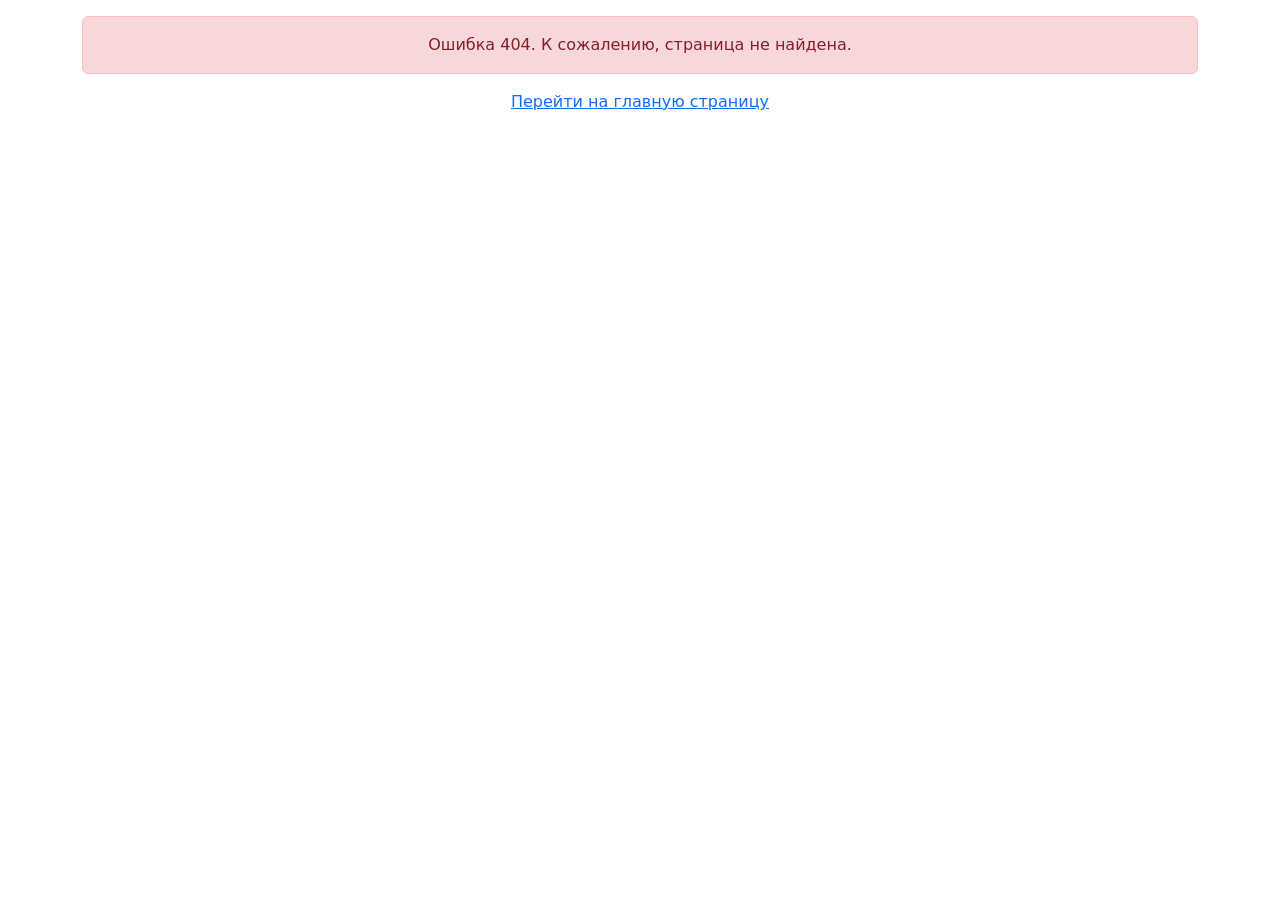
==== commit 7cb6d848: "Add files via upload" ====
--- a/index.html
+++ b/index.html
@@ -1,4 +1 @@
-<!DOCTYPE html><html lang="ru"><head><meta charset="UTF-8"><meta name="viewport" content="width=device-width,initial-scale=1"><meta http-equiv="X-UA-Compatible" content="ie=edge"><title>Портфолио</title><meta name="title" content="Мое портфолио"><meta name="description" content="Здесь вы сможете ознакомиться с моими работами и узнать больше обо мне"><!-- Open Graph / Facebook --><meta property="og:type" content="website"><meta property="og:url" content="https://metatags.io/"><meta property="og:title" content="Мое портфолио"><meta property="og:description" content="Здесь вы сможете ознакомиться с моими работами и узнать больше обо мне"><meta property="og:image" content="https://metatags.io/assets/meta-tags-16a33a6a8531e519cc0936fbba0ad904e52d35f34a46c97a2c9f6f7dd7d336f2.png"><!-- Twitter --><meta property="twitter:card" content="summary_large_image"><meta property="twitter:url" content="https://metatags.io/"><meta property="twitter:title" content="Мое портфолио"><meta property="twitter:description" content="Здесь вы сможете ознакомиться с моими работами и узнать больше обо мне"><meta property="twitter:image" content="https://metatags.io/assets/meta-tags-16a33a6a8531e519cc0936fbba0ad904e52d35f34a46c97a2c9f6f7dd7d336f2.png"><!-- Favicon  --><link rel="icon" type="image/png" sizes="16x16" href="icons/favicon//favicon-32x32.png"><link rel="manifest" href="icons/favicon//manifest.json"><meta name="msapplication-TileColor" content="#ffffff"><meta name="msapplication-TileImage" content="icons/favicon//ms-icon-144x144.png"><meta name="theme-color" content="#ffffff"><link rel="stylesheet" href="css/style.min.css"></head><body><aside class="sidepanel"><a href="mailto: rinat1kam@mail.ru" target="_blank" class="sidepanel__link" target="_blank"><img src="icons/social/facebook.svg" alt="facebook"></a><a href="https://www.instagram.com/rinat_1308/" class="sidepanel__link" target="_blank"><img src="icons/social/instagram.svg" alt="instagram"></a><a href="https://github.com/rinat-lucky" class="sidepanel__link" target="_blank"><img src="icons/social/github.svg" alt="github"></a><div class="sidepanel__divider"></div><div class="sidepanel__text"><span>Социальные сети</span></div></aside><div class="menu"><div class="menu__block"><div class="menu__close"><svg width="29" height="30" viewBox="0 0 29 30" fill="none" xmlns="http://www.w3.org/2000/svg"><path d="M17.1568 14.5231L28.4489 3.23075C29.1837 2.49623 29.1837 1.30861 28.4489 0.574085C27.7144 -0.160437 26.5267 -0.160437 25.7922 0.574085L14.4998 11.8665L3.20781 0.574085C2.47295 -0.160437 1.28567 -0.160437 0.551149 0.574085C-0.183716 1.30861 -0.183716 2.49623 0.551149 3.23075L11.8432 14.5231L0.551149 25.8155C-0.183716 26.55 -0.183716 27.7376 0.551149 28.4721C0.917206 28.8385 1.39852 29.0226 1.87948 29.0226C2.36045 29.0226 2.84141 28.8385 3.20781 28.4721L14.4998 17.1798L25.7922 28.4721C26.1586 28.8385 26.6396 29.0226 27.1205 29.0226C27.6015 29.0226 28.0825 28.8385 28.4489 28.4721C29.1837 27.7376 29.1837 26.55 28.4489 25.8155L17.1568 14.5231Z" fill="black"/></svg></div><nav><ul class="menu__list"><li class="menu__link"><a href="#about">Про меня</a></li><li class="menu__link"><a href="#resume">Мой опыт</a></li><li class="menu__link"><a href="#skills">Мои навыки</a></li><li class="menu__link"><a href="#portfolio">Мои работы</a></li><!-- <li class="menu__link"><a href="#price">Прайс-лист</a></li> --><li class="menu__link"><a href="#contacts">Контакты</a></li></ul></nav><div class="menu__social"><a href="https://github.com/rinat-lucky" target="_blank"><svg width="20" height="19" viewBox="0 0 20 19" fill="none" xmlns="http://www.w3.org/2000/svg"><path d="M10 0C4.475 0 0 4.36167 0 9.74107C0 14.0457 2.865 17.6962 6.8375 18.9832C7.3375 19.0749 7.52083 18.7734 7.52083 18.5148C7.52083 18.2835 7.5125 17.6706 7.50833 16.8585C4.72667 17.4459 4.14 15.5517 4.14 15.5517C3.685 14.4274 3.0275 14.1267 3.0275 14.1267C2.12167 13.5228 3.0975 13.5352 3.0975 13.5352C4.10167 13.603 4.62917 14.5389 4.62917 14.5389C5.52083 16.0283 6.97 15.5979 7.54167 15.3493C7.63167 14.719 7.88917 14.2903 8.175 14.0466C5.95417 13.8029 3.62 12.9652 3.62 9.23304C3.62 8.16988 4.0075 7.30085 4.64917 6.61934C4.53667 6.37317 4.19917 5.3827 4.73667 4.04116C4.73667 4.04116 5.57417 3.78012 7.48667 5.03988C8.28667 4.82345 9.13667 4.71606 9.98667 4.7111C10.8367 4.71606 11.6867 4.82345 12.4867 5.03988C14.3867 3.78012 15.2242 4.04116 15.2242 4.04116C15.7617 5.3827 15.4242 6.37317 15.3242 6.61934C15.9617 7.30085 16.3492 8.16988 16.3492 9.23304C16.3492 12.9752 14.0117 13.7987 11.7867 14.0383C12.1367 14.3307 12.4617 14.928 12.4617 15.8408C12.4617 17.1444 12.4492 18.1918 12.4492 18.5082C12.4492 18.7635 12.6242 19.0683 13.1367 18.9708C17.1375 17.692 20 14.0391 20 9.74107C20 4.36167 15.5225 0 10 0Z" fill="#212121"/></svg> </a><a href="https://www.instagram.com/rinat_1308/" target="_blank"><svg width="20" height="20" viewBox="0 0 20 20" fill="none" xmlns="http://www.w3.org/2000/svg"><path d="M13.7495 0L6.24951 0C2.79826 0 -0.000488281 2.79875 -0.000488281 6.25L-0.000488281 13.75C-0.000488281 17.2013 2.79826 20 6.24951 20L13.7495 20C17.2008 20 19.9995 17.2013 19.9995 13.75L19.9995 6.25C19.9995 2.79875 17.2008 0 13.7495 0ZM18.1245 13.75C18.1245 16.1625 16.162 18.125 13.7495 18.125L6.24951 18.125C3.83701 18.125 1.87451 16.1625 1.87451 13.75L1.87451 6.25C1.87451 3.8375 3.83701 1.875 6.24951 1.875L13.7495 1.875C16.162 1.875 18.1245 3.8375 18.1245 6.25L18.1245 13.75Z" fill="black"/><path d="M9.99951 5C7.23826 5 4.99951 7.23875 4.99951 10C4.99951 12.7613 7.23826 15 9.99951 15C12.7608 15 14.9995 12.7613 14.9995 10C14.9995 7.23875 12.7608 5 9.99951 5ZM9.99951 13.125C8.27701 13.125 6.87451 11.7225 6.87451 10C6.87451 8.27625 8.27701 6.875 9.99951 6.875C11.722 6.875 13.1245 8.27625 13.1245 10C13.1245 11.7225 11.722 13.125 9.99951 13.125Z" fill="black"/><path d="M15.3745 5.29123C15.7425 5.29123 16.0408 4.99295 16.0408 4.62499C16.0408 4.25703 15.7425 3.95874 15.3745 3.95874C15.0065 3.95874 14.7083 4.25703 14.7083 4.62499C14.7083 4.99295 15.0065 5.29123 15.3745 5.29123Z" fill="black"/></svg> </a><a href="#"><svg width="20" height="20" viewBox="0 0 20 20" fill="none" xmlns="http://www.w3.org/2000/svg"><path d="M17.0698 0L2.9292 0C1.3139 0 -0.000488281 1.31439 -0.000488281 2.92969L-0.000488281 17.0703C-0.000488281 18.6856 1.3139 20 2.9292 20L8.82764 20L8.82764 12.9297L6.48389 12.9297L6.48389 9.41406L8.82764 9.41406L8.82764 7.03125C8.82764 5.09262 10.4046 3.51563 12.3433 3.51563L15.8979 3.51563L15.8979 7.03125L12.3433 7.03125L12.3433 9.41406L15.8979 9.41406L15.312 12.9297L12.3433 12.9297L12.3433 20L17.0698 20C18.6851 20 19.9995 18.6856 19.9995 17.0703L19.9995 2.92969C19.9995 1.31439 18.6851 0 17.0698 0Z" fill="black"/></svg></a></div></div><div class="menu__overlay"></div></div><section class="promo"><div class="hamburger"><span></span> <span class="long"></span> <span></span></div><div class="container"><div class="promo__bg"><div class="title title_fz16 promo__subtitle">Меня зовут Ринат Камалитдинов</div><h1 class="title title_fz48 promo__title">Я web-разработчик<br>из Екатеринбурга</h1><div class="promo__btns"><button class="btn"><a href="#portfolio" class="promo__link">Портфолио</a></button> <a href="#about" class="promo__link">Про меня</a></div></div></div></section><section class="about" id="about"><div class="container"><div class="about__wrapper"><div class="about__photo"><img src="img/main_photo.jpg" alt="my_photo"></div><div class="about__descr"><h2 class="title title_fz16 about__title">Про меня</h2><div class="title title_fz36 about__subtitle">Меня зовут Ринат</div><div class="divider"></div><p class="about__text">Занимаюсь web-разработкой с лета 2020 года. За это время разработал два сайта для коммерческих организаций, а также верстал сайты и создавал приложения, используя технологии: HTML, CSS (SCSS), Bootstrap, BEM, git, Gulp, Webpack, Parcel, Firebase, JavaScript</p></div><div class="about__skills"><div class="about__skills-item"><div class="about__skills-circle"><img src="icons/about_me/web_development.svg" alt="web-dev"></div><div><div class="title title_fz14">Web-разработка</div><div class="about__skills-text">Разработка сайтов "под ключ" - кроссбраузерная и кроссплатформенная верстка по макетам; установка административной панели для самостоятельного управления сайтом; размещение сайта в сети Интернет</div></div></div><div class="about__skills-item"><div class="about__skills-circle"><img src="icons/about_me/design.svg" alt="design"></div><div><div class="title title_fz14">UX/UI дизайн</div><div class="about__skills-text">Разработка прототипа и современного дизайн-макета сайта/приложения для последующей разработки</div></div></div><div class="about__skills-item"><div class="about__skills-circle"><img src="icons/about_me/mobile_dev.svg" alt="mobile-dev"></div><div><div class="title title_fz14">Разработка приложений</div><div class="about__skills-text">Разработка web-приложений для компьютеров и мобильных устройств</div></div></div></div></div></div></section><section class="resume" id="resume"><div class="container"><h2 class="title title_fz16 title__section-title">Опыт</h2><div class="title title_fz36 title__section-subtitle">Чем я буду полезен</div><div class="divider"></div><div class="resume__wrapper"><div class="resume__column"><h3 class="title title_fz20 resume__column-title">Образование</h3><ul><li><div class="resume__item"><div class="resume__item-head"><div class="resume__item-icon"><img src="icons/experience/university.svg" alt="university"></div><h4 class="title title_fz14">УрГЮУ</h4><div class="resume__item-location">Диплом магистра (2009-2016)</div></div><div class="resume__item-body">Окончил специалитет и магистратуру (красные дипломы)</div></div></li><li><div class="resume__item"><div class="resume__item-head"><div class="resume__item-icon"><img src="icons/experience/courses.svg" alt="courses"></div><h4 class="title title_fz14">Udemy</h4><div class="resume__item-location">Курсы по web-разработке (2020)</div></div><div class="resume__item-body">HTML5, CSS5 (SCSS), git, Gulp, BEM, JavaScript</div></div></li></ul></div><div class="resume__column"><h3 class="title title_fz20 resume__column-title">Опыт работы</h3><ul><li><div class="resume__item"><div class="resume__item-head"><div class="resume__item-icon"><img src="icons/experience/developer.svg" alt="developer"></div><h4 class="title title_fz14">Бодисайт</h4><div class="resume__item-location">Frontend-разработчик (2021)</div></div><div class="resume__item-body">Доработка верстки и интеграция плагинов в тему сайта</div></div></li><li><div class="resume__item"><div class="resume__item-head"><div class="resume__item-icon"><img src="icons/experience/developer.svg" alt="developer"></div><h4 class="title title_fz14">Алгоритмика</h4><div class="resume__item-location">Преподаватель (2021)</div></div><div class="resume__item-body">Преподаватель курса "Компьютерная грамотность"</div></div></li></ul></div></div></div></section><section class="skills" id="skills"><div class="container"><h2 class="title title_fz16 title__section-title">Навыки</h2><div class="title title_fz36 title__section-subtitle">Что я использую в работе</div><div class="divider"></div><div class="skills__wrapper"><div class="skills__item"><img src="icons/skills/html5.svg" alt="html"><div class="skills__item-head title title_fz14">HTML</div><div class="skills__item-body">Именно он создает каркас вашего сайта или приложения, а пятая версия позволит мне создавать более SEO-оптимизированную структуру вашего продукта</div></div><div class="skills__item"><img src="icons/skills/css3.svg" alt="css"><div class="skills__item-head title title_fz14">CSS</div><div class="skills__item-body">Этот язык стилей позволяет мне создавать абсолютно любой внешний вид вашего сайта или приложения. Все ограничивается только вашей фантазией!</div></div><div class="skills__item"><img src="icons/skills/js.svg" alt="javascript"><div class="skills__item-head title title_fz14">JavaScript</div><div class="skills__item-body">Этот язык программирования позволяет оживить все что угодно: слайдеры, окна, подсказки, вкладки, получение данных от сервера и многое другое</div></div>
-	
-						
-</div></div></section><section class="portfolio" id="portfolio"><div class="container"><h2 class="title title_fz16 title__section-title">Портфолио</h2><div class="title title_fz36 title__section-subtitle">Мои работы</div><div class="divider"></div><div class="portfolio__wrapper"><a href="#" class="portfolio__item"><img src="img/works/uber.jpg" alt="uber"> </a><a href="#" class="portfolio__item"><img src="img/works/pulse.jpg" alt="pulse"> </a><a href="#" class="portfolio__item"><img src="img/works/bread.jpg" alt="bread"> </a><a href="#" class="portfolio__item vertical"><img src="img/works/plans.jpg" alt="plans"> </a><a href="#" class="portfolio__item"><img src="img/works/ipad.jpg" alt="ipad"> </a><a href="#" class="portfolio__item horizontal"><img src="img/works/mac.jpg" alt="mac"></a></div></div></section><section class="contacts" id="contacts"><div class="container"><div class="contacts__wrapper"><div class="contacts__photo"><img src="img/main_photo.jpg" alt="my_photo"></div><div class="contacts__descr"><h2 class="title title_fz16 contacts__title">Контакты</h2><div class="title title_fz36 contacts__subtitle">Свяжитесь со мной</div><div class="divider"></div><div class="title title_fz14 contacts__text">Любым удобным для Вас способом:</div><div class="contacts__social"><a href="mailto: rinat1kam@mail.ru" target="_blank" class="contacts__link"><img src="icons/social/Facebook(str).svg" alt="facebook"> </a><a href="https://t-do.ru/Raphael_de_Valentin" target="_blank" class="contacts__link"><img src="icons/social/telegram.svg" alt="telegram"> </a><a href="https://www.instagram.com/rinat_1308/" target="_blank" class="contacts__link"><img src="icons/social/Instagram(str).svg" alt="instagram"></a></div><div class="title title_fz14 contacts__text">Или оставьте свои данные и я сам напишу Вам:</div><form action="#" class="contacts__form"><div class="contacts__input"><input required name="name" id="name" type="text"> <label for="name">Ваше имя</label></div><div class="contacts__input email"><input required name="email" id="email" type="email"> <label for="email">Ваша почта</label></div><div class="contacts__textarea"><textarea name="text" id="text"></textarea> <label for="text">Ваше сообщение</label></div><div class="contacts__triggers"><div class="contacts__policy"><input required type="checkbox"> <span>Я согласен(а) с <a href="/policy.html">политикой конфиденциальности</a></span></div><button class="btn">Отправить</button></div></form></div></div></div></section><script src="js/script.js"></script></body></html>
+<!doctype html><html lang="en"><head><meta charset="utf-8"/><link rel="icon" href="/favicon.ico"/><meta name="viewport" content="width=device-width,initial-scale=1"/><title>Test ITCase</title><script defer="defer" src="/static/js/main.3add94e9.js"></script><link href="/static/css/main.c2cab247.css" rel="stylesheet"></head><body><div id="root"></div></body></html>
--- a/static/css/main.c2cab247.css
+++ b/static/css/main.c2cab247.css
@@ -0,0 +1,7 @@
+@charset "UTF-8";/*!
+ * Bootstrap  v5.2.3 (https://getbootstrap.com/)
+ * Copyright 2011-2022 The Bootstrap Authors
+ * Copyright 2011-2022 Twitter, Inc.
+ * Licensed under MIT (https://github.com/twbs/bootstrap/blob/main/LICENSE)
+ */:root{--bs-blue:#0d6efd;--bs-indigo:#6610f2;--bs-purple:#6f42c1;--bs-pink:#d63384;--bs-red:#dc3545;--bs-orange:#fd7e14;--bs-yellow:#ffc107;--bs-green:#198754;--bs-teal:#20c997;--bs-cyan:#0dcaf0;--bs-black:#000;--bs-white:#fff;--bs-gray:#6c757d;--bs-gray-dark:#343a40;--bs-gray-100:#f8f9fa;--bs-gray-200:#e9ecef;--bs-gray-300:#dee2e6;--bs-gray-400:#ced4da;--bs-gray-500:#adb5bd;--bs-gray-600:#6c757d;--bs-gray-700:#495057;--bs-gray-800:#343a40;--bs-gray-900:#212529;--bs-primary:#0d6efd;--bs-secondary:#6c757d;--bs-success:#198754;--bs-info:#0dcaf0;--bs-warning:#ffc107;--bs-danger:#dc3545;--bs-light:#f8f9fa;--bs-dark:#212529;--bs-primary-rgb:13,110,253;--bs-secondary-rgb:108,117,125;--bs-success-rgb:25,135,84;--bs-info-rgb:13,202,240;--bs-warning-rgb:255,193,7;--bs-danger-rgb:220,53,69;--bs-light-rgb:248,249,250;--bs-dark-rgb:33,37,41;--bs-white-rgb:255,255,255;--bs-black-rgb:0,0,0;--bs-body-color-rgb:33,37,41;--bs-body-bg-rgb:255,255,255;--bs-font-sans-serif:system-ui,-apple-system,"Segoe UI",Roboto,"Helvetica Neue","Noto Sans","Liberation Sans",Arial,sans-serif,"Apple Color Emoji","Segoe UI Emoji","Segoe UI Symbol","Noto Color Emoji";--bs-font-monospace:SFMono-Regular,Menlo,Monaco,Consolas,"Liberation Mono","Courier New",monospace;--bs-gradient:linear-gradient(180deg,hsla(0,0%,100%,.15),hsla(0,0%,100%,0));--bs-body-font-family:var(--bs-font-sans-serif);--bs-body-font-size:1rem;--bs-body-font-weight:400;--bs-body-line-height:1.5;--bs-body-color:#212529;--bs-body-bg:#fff;--bs-border-width:1px;--bs-border-style:solid;--bs-border-color:#dee2e6;--bs-border-color-translucent:rgba(0,0,0,.175);--bs-border-radius:0.375rem;--bs-border-radius-sm:0.25rem;--bs-border-radius-lg:0.5rem;--bs-border-radius-xl:1rem;--bs-border-radius-2xl:2rem;--bs-border-radius-pill:50rem;--bs-link-color:#0d6efd;--bs-link-hover-color:#0a58ca;--bs-code-color:#d63384;--bs-highlight-bg:#fff3cd}*,:after,:before{box-sizing:border-box}@media (prefers-reduced-motion:no-preference){:root{scroll-behavior:smooth}}body{-webkit-text-size-adjust:100%;-webkit-tap-highlight-color:transparent;background-color:#fff;background-color:var(--bs-body-bg);color:#212529;color:var(--bs-body-color);font-family:system-ui,-apple-system,Segoe UI,Roboto,Helvetica Neue,Noto Sans,Liberation Sans,Arial,sans-serif,Apple Color Emoji,Segoe UI Emoji,Segoe UI Symbol,Noto Color Emoji;font-family:var(--bs-body-font-family);font-size:1rem;font-size:var(--bs-body-font-size);font-weight:400;font-weight:var(--bs-body-font-weight);line-height:1.5;line-height:var(--bs-body-line-height);margin:0;text-align:var(--bs-body-text-align)}hr{border:0;border-top:1px solid;color:inherit;margin:1rem 0;opacity:.25}.h1,.h2,.h3,.h4,.h5,.h6,h1,h2,h3,h4,h5,h6{font-weight:500;line-height:1.2;margin-bottom:.5rem;margin-top:0}.h1,h1{font-size:calc(1.375rem + 1.5vw)}@media (min-width:1200px){.h1,h1{font-size:2.5rem}}.h2,h2{font-size:calc(1.325rem + .9vw)}@media (min-width:1200px){.h2,h2{font-size:2rem}}.h3,h3{font-size:calc(1.3rem + .6vw)}@media (min-width:1200px){.h3,h3{font-size:1.75rem}}.h4,h4{font-size:calc(1.275rem + .3vw)}@media (min-width:1200px){.h4,h4{font-size:1.5rem}}.h5,h5{font-size:1.25rem}.h6,h6{font-size:1rem}p{margin-bottom:1rem;margin-top:0}abbr[title]{cursor:help;-webkit-text-decoration:underline dotted;text-decoration:underline dotted;-webkit-text-decoration-skip-ink:none;text-decoration-skip-ink:none}address{font-style:normal;line-height:inherit;margin-bottom:1rem}ol,ul{padding-left:2rem}dl,ol,ul{margin-bottom:1rem;margin-top:0}ol ol,ol ul,ul ol,ul ul{margin-bottom:0}dt{font-weight:700}dd{margin-bottom:.5rem;margin-left:0}blockquote{margin:0 0 1rem}b,strong{font-weight:bolder}.small,small{font-size:.875em}.mark,mark{background-color:#fff3cd;background-color:var(--bs-highlight-bg);padding:.1875em}sub,sup{font-size:.75em;line-height:0;position:relative;vertical-align:initial}sub{bottom:-.25em}sup{top:-.5em}a{color:#0d6efd;color:var(--bs-link-color);text-decoration:underline}a:hover{color:#0a58ca;color:var(--bs-link-hover-color)}a:not([href]):not([class]),a:not([href]):not([class]):hover{color:inherit;text-decoration:none}code,kbd,pre,samp{font-family:SFMono-Regular,Menlo,Monaco,Consolas,Liberation Mono,Courier New,monospace;font-family:var(--bs-font-monospace);font-size:1em}pre{display:block;font-size:.875em;margin-bottom:1rem;margin-top:0;overflow:auto}pre code{color:inherit;font-size:inherit;word-break:normal}code{word-wrap:break-word;color:#d63384;color:var(--bs-code-color);font-size:.875em}a>code{color:inherit}kbd{background-color:#212529;background-color:var(--bs-body-color);border-radius:.25rem;color:#fff;color:var(--bs-body-bg);font-size:.875em;padding:.1875rem .375rem}kbd kbd{font-size:1em;padding:0}figure{margin:0 0 1rem}img,svg{vertical-align:middle}table{border-collapse:collapse;caption-side:bottom}caption{color:#6c757d;padding-bottom:.5rem;padding-top:.5rem;text-align:left}th{text-align:inherit;text-align:-webkit-match-parent}tbody,td,tfoot,th,thead,tr{border:0 solid;border-color:inherit}label{display:inline-block}button{border-radius:0}button:focus:not(:focus-visible){outline:0}button,input,optgroup,select,textarea{font-family:inherit;font-size:inherit;line-height:inherit;margin:0}button,select{text-transform:none}[role=button]{cursor:pointer}select{word-wrap:normal}select:disabled{opacity:1}[list]:not([type=date]):not([type=datetime-local]):not([type=month]):not([type=week]):not([type=time])::-webkit-calendar-picker-indicator{display:none!important}[type=button],[type=reset],[type=submit],button{-webkit-appearance:button}[type=button]:not(:disabled),[type=reset]:not(:disabled),[type=submit]:not(:disabled),button:not(:disabled){cursor:pointer}::-moz-focus-inner{border-style:none;padding:0}textarea{resize:vertical}fieldset{border:0;margin:0;min-width:0;padding:0}legend{float:left;font-size:calc(1.275rem + .3vw);line-height:inherit;margin-bottom:.5rem;padding:0;width:100%}@media (min-width:1200px){legend{font-size:1.5rem}}legend+*{clear:left}::-webkit-datetime-edit-day-field,::-webkit-datetime-edit-fields-wrapper,::-webkit-datetime-edit-hour-field,::-webkit-datetime-edit-minute,::-webkit-datetime-edit-month-field,::-webkit-datetime-edit-text,::-webkit-datetime-edit-year-field{padding:0}::-webkit-inner-spin-button{height:auto}[type=search]{-webkit-appearance:textfield;outline-offset:-2px}::-webkit-search-decoration{-webkit-appearance:none}::-webkit-color-swatch-wrapper{padding:0}::-webkit-file-upload-button{-webkit-appearance:button;font:inherit}::file-selector-button{-webkit-appearance:button;font:inherit}output{display:inline-block}iframe{border:0}summary{cursor:pointer;display:list-item}progress{vertical-align:initial}[hidden]{display:none!important}.lead{font-size:1.25rem;font-weight:300}.display-1{font-size:calc(1.625rem + 4.5vw);font-weight:300;line-height:1.2}@media (min-width:1200px){.display-1{font-size:5rem}}.display-2{font-size:calc(1.575rem + 3.9vw);font-weight:300;line-height:1.2}@media (min-width:1200px){.display-2{font-size:4.5rem}}.display-3{font-size:calc(1.525rem + 3.3vw);font-weight:300;line-height:1.2}@media (min-width:1200px){.display-3{font-size:4rem}}.display-4{font-size:calc(1.475rem + 2.7vw);font-weight:300;line-height:1.2}@media (min-width:1200px){.display-4{font-size:3.5rem}}.display-5{font-size:calc(1.425rem + 2.1vw);font-weight:300;line-height:1.2}@media (min-width:1200px){.display-5{font-size:3rem}}.display-6{font-size:calc(1.375rem + 1.5vw);font-weight:300;line-height:1.2}@media (min-width:1200px){.display-6{font-size:2.5rem}}.list-inline,.list-unstyled{list-style:none;padding-left:0}.list-inline-item{display:inline-block}.list-inline-item:not(:last-child){margin-right:.5rem}.initialism{font-size:.875em;text-transform:uppercase}.blockquote{font-size:1.25rem;margin-bottom:1rem}.blockquote>:last-child{margin-bottom:0}.blockquote-footer{color:#6c757d;font-size:.875em;margin-bottom:1rem;margin-top:-1rem}.blockquote-footer:before{content:"— "}.img-fluid,.img-thumbnail{height:auto;max-width:100%}.img-thumbnail{background-color:#fff;border:1px solid #dee2e6;border:1px solid var(--bs-border-color);border-radius:.375rem;padding:.25rem}.figure{display:inline-block}.figure-img{line-height:1;margin-bottom:.5rem}.figure-caption{color:#6c757d;font-size:.875em}.container,.container-fluid,.container-lg,.container-md,.container-sm,.container-xl,.container-xxl{--bs-gutter-x:1.5rem;--bs-gutter-y:0;margin-left:auto;margin-right:auto;padding-left:calc(var(--bs-gutter-x)*.5);padding-right:calc(var(--bs-gutter-x)*.5);width:100%}@media (min-width:576px){.container,.container-sm{max-width:540px}}@media (min-width:768px){.container,.container-md,.container-sm{max-width:720px}}@media (min-width:992px){.container,.container-lg,.container-md,.container-sm{max-width:960px}}@media (min-width:1200px){.container,.container-lg,.container-md,.container-sm,.container-xl{max-width:1140px}}@media (min-width:1400px){.container,.container-lg,.container-md,.container-sm,.container-xl,.container-xxl{max-width:1320px}}.row{--bs-gutter-x:1.5rem;--bs-gutter-y:0;display:flex;flex-wrap:wrap;margin-left:calc(var(--bs-gutter-x)*-.5);margin-right:calc(var(--bs-gutter-x)*-.5);margin-top:calc(var(--bs-gutter-y)*-1)}.row>*{flex-shrink:0;margin-top:var(--bs-gutter-y);max-width:100%;padding-left:calc(var(--bs-gutter-x)*.5);padding-right:calc(var(--bs-gutter-x)*.5);width:100%}.col{flex:1 0}.row-cols-auto>*{flex:0 0 auto;width:auto}.row-cols-1>*{flex:0 0 auto;width:100%}.row-cols-2>*{flex:0 0 auto;width:50%}.row-cols-3>*{flex:0 0 auto;width:33.3333333333%}.row-cols-4>*{flex:0 0 auto;width:25%}.row-cols-5>*{flex:0 0 auto;width:20%}.row-cols-6>*{flex:0 0 auto;width:16.6666666667%}.col-auto{flex:0 0 auto;width:auto}.col-1{flex:0 0 auto;width:8.33333333%}.col-2{flex:0 0 auto;width:16.66666667%}.col-3{flex:0 0 auto;width:25%}.col-4{flex:0 0 auto;width:33.33333333%}.col-5{flex:0 0 auto;width:41.66666667%}.col-6{flex:0 0 auto;width:50%}.col-7{flex:0 0 auto;width:58.33333333%}.col-8{flex:0 0 auto;width:66.66666667%}.col-9{flex:0 0 auto;width:75%}.col-10{flex:0 0 auto;width:83.33333333%}.col-11{flex:0 0 auto;width:91.66666667%}.col-12{flex:0 0 auto;width:100%}.offset-1{margin-left:8.33333333%}.offset-2{margin-left:16.66666667%}.offset-3{margin-left:25%}.offset-4{margin-left:33.33333333%}.offset-5{margin-left:41.66666667%}.offset-6{margin-left:50%}.offset-7{margin-left:58.33333333%}.offset-8{margin-left:66.66666667%}.offset-9{margin-left:75%}.offset-10{margin-left:83.33333333%}.offset-11{margin-left:91.66666667%}.g-0,.gx-0{--bs-gutter-x:0}.g-0,.gy-0{--bs-gutter-y:0}.g-1,.gx-1{--bs-gutter-x:0.25rem}.g-1,.gy-1{--bs-gutter-y:0.25rem}.g-2,.gx-2{--bs-gutter-x:0.5rem}.g-2,.gy-2{--bs-gutter-y:0.5rem}.g-3,.gx-3{--bs-gutter-x:1rem}.g-3,.gy-3{--bs-gutter-y:1rem}.g-4,.gx-4{--bs-gutter-x:1.5rem}.g-4,.gy-4{--bs-gutter-y:1.5rem}.g-5,.gx-5{--bs-gutter-x:3rem}.g-5,.gy-5{--bs-gutter-y:3rem}@media (min-width:576px){.col-sm{flex:1 0}.row-cols-sm-auto>*{flex:0 0 auto;width:auto}.row-cols-sm-1>*{flex:0 0 auto;width:100%}.row-cols-sm-2>*{flex:0 0 auto;width:50%}.row-cols-sm-3>*{flex:0 0 auto;width:33.3333333333%}.row-cols-sm-4>*{flex:0 0 auto;width:25%}.row-cols-sm-5>*{flex:0 0 auto;width:20%}.row-cols-sm-6>*{flex:0 0 auto;width:16.6666666667%}.col-sm-auto{flex:0 0 auto;width:auto}.col-sm-1{flex:0 0 auto;width:8.33333333%}.col-sm-2{flex:0 0 auto;width:16.66666667%}.col-sm-3{flex:0 0 auto;width:25%}.col-sm-4{flex:0 0 auto;width:33.33333333%}.col-sm-5{flex:0 0 auto;width:41.66666667%}.col-sm-6{flex:0 0 auto;width:50%}.col-sm-7{flex:0 0 auto;width:58.33333333%}.col-sm-8{flex:0 0 auto;width:66.66666667%}.col-sm-9{flex:0 0 auto;width:75%}.col-sm-10{flex:0 0 auto;width:83.33333333%}.col-sm-11{flex:0 0 auto;width:91.66666667%}.col-sm-12{flex:0 0 auto;width:100%}.offset-sm-0{margin-left:0}.offset-sm-1{margin-left:8.33333333%}.offset-sm-2{margin-left:16.66666667%}.offset-sm-3{margin-left:25%}.offset-sm-4{margin-left:33.33333333%}.offset-sm-5{margin-left:41.66666667%}.offset-sm-6{margin-left:50%}.offset-sm-7{margin-left:58.33333333%}.offset-sm-8{margin-left:66.66666667%}.offset-sm-9{margin-left:75%}.offset-sm-10{margin-left:83.33333333%}.offset-sm-11{margin-left:91.66666667%}.g-sm-0,.gx-sm-0{--bs-gutter-x:0}.g-sm-0,.gy-sm-0{--bs-gutter-y:0}.g-sm-1,.gx-sm-1{--bs-gutter-x:0.25rem}.g-sm-1,.gy-sm-1{--bs-gutter-y:0.25rem}.g-sm-2,.gx-sm-2{--bs-gutter-x:0.5rem}.g-sm-2,.gy-sm-2{--bs-gutter-y:0.5rem}.g-sm-3,.gx-sm-3{--bs-gutter-x:1rem}.g-sm-3,.gy-sm-3{--bs-gutter-y:1rem}.g-sm-4,.gx-sm-4{--bs-gutter-x:1.5rem}.g-sm-4,.gy-sm-4{--bs-gutter-y:1.5rem}.g-sm-5,.gx-sm-5{--bs-gutter-x:3rem}.g-sm-5,.gy-sm-5{--bs-gutter-y:3rem}}@media (min-width:768px){.col-md{flex:1 0}.row-cols-md-auto>*{flex:0 0 auto;width:auto}.row-cols-md-1>*{flex:0 0 auto;width:100%}.row-cols-md-2>*{flex:0 0 auto;width:50%}.row-cols-md-3>*{flex:0 0 auto;width:33.3333333333%}.row-cols-md-4>*{flex:0 0 auto;width:25%}.row-cols-md-5>*{flex:0 0 auto;width:20%}.row-cols-md-6>*{flex:0 0 auto;width:16.6666666667%}.col-md-auto{flex:0 0 auto;width:auto}.col-md-1{flex:0 0 auto;width:8.33333333%}.col-md-2{flex:0 0 auto;width:16.66666667%}.col-md-3{flex:0 0 auto;width:25%}.col-md-4{flex:0 0 auto;width:33.33333333%}.col-md-5{flex:0 0 auto;width:41.66666667%}.col-md-6{flex:0 0 auto;width:50%}.col-md-7{flex:0 0 auto;width:58.33333333%}.col-md-8{flex:0 0 auto;width:66.66666667%}.col-md-9{flex:0 0 auto;width:75%}.col-md-10{flex:0 0 auto;width:83.33333333%}.col-md-11{flex:0 0 auto;width:91.66666667%}.col-md-12{flex:0 0 auto;width:100%}.offset-md-0{margin-left:0}.offset-md-1{margin-left:8.33333333%}.offset-md-2{margin-left:16.66666667%}.offset-md-3{margin-left:25%}.offset-md-4{margin-left:33.33333333%}.offset-md-5{margin-left:41.66666667%}.offset-md-6{margin-left:50%}.offset-md-7{margin-left:58.33333333%}.offset-md-8{margin-left:66.66666667%}.offset-md-9{margin-left:75%}.offset-md-10{margin-left:83.33333333%}.offset-md-11{margin-left:91.66666667%}.g-md-0,.gx-md-0{--bs-gutter-x:0}.g-md-0,.gy-md-0{--bs-gutter-y:0}.g-md-1,.gx-md-1{--bs-gutter-x:0.25rem}.g-md-1,.gy-md-1{--bs-gutter-y:0.25rem}.g-md-2,.gx-md-2{--bs-gutter-x:0.5rem}.g-md-2,.gy-md-2{--bs-gutter-y:0.5rem}.g-md-3,.gx-md-3{--bs-gutter-x:1rem}.g-md-3,.gy-md-3{--bs-gutter-y:1rem}.g-md-4,.gx-md-4{--bs-gutter-x:1.5rem}.g-md-4,.gy-md-4{--bs-gutter-y:1.5rem}.g-md-5,.gx-md-5{--bs-gutter-x:3rem}.g-md-5,.gy-md-5{--bs-gutter-y:3rem}}@media (min-width:992px){.col-lg{flex:1 0}.row-cols-lg-auto>*{flex:0 0 auto;width:auto}.row-cols-lg-1>*{flex:0 0 auto;width:100%}.row-cols-lg-2>*{flex:0 0 auto;width:50%}.row-cols-lg-3>*{flex:0 0 auto;width:33.3333333333%}.row-cols-lg-4>*{flex:0 0 auto;width:25%}.row-cols-lg-5>*{flex:0 0 auto;width:20%}.row-cols-lg-6>*{flex:0 0 auto;width:16.6666666667%}.col-lg-auto{flex:0 0 auto;width:auto}.col-lg-1{flex:0 0 auto;width:8.33333333%}.col-lg-2{flex:0 0 auto;width:16.66666667%}.col-lg-3{flex:0 0 auto;width:25%}.col-lg-4{flex:0 0 auto;width:33.33333333%}.col-lg-5{flex:0 0 auto;width:41.66666667%}.col-lg-6{flex:0 0 auto;width:50%}.col-lg-7{flex:0 0 auto;width:58.33333333%}.col-lg-8{flex:0 0 auto;width:66.66666667%}.col-lg-9{flex:0 0 auto;width:75%}.col-lg-10{flex:0 0 auto;width:83.33333333%}.col-lg-11{flex:0 0 auto;width:91.66666667%}.col-lg-12{flex:0 0 auto;width:100%}.offset-lg-0{margin-left:0}.offset-lg-1{margin-left:8.33333333%}.offset-lg-2{margin-left:16.66666667%}.offset-lg-3{margin-left:25%}.offset-lg-4{margin-left:33.33333333%}.offset-lg-5{margin-left:41.66666667%}.offset-lg-6{margin-left:50%}.offset-lg-7{margin-left:58.33333333%}.offset-lg-8{margin-left:66.66666667%}.offset-lg-9{margin-left:75%}.offset-lg-10{margin-left:83.33333333%}.offset-lg-11{margin-left:91.66666667%}.g-lg-0,.gx-lg-0{--bs-gutter-x:0}.g-lg-0,.gy-lg-0{--bs-gutter-y:0}.g-lg-1,.gx-lg-1{--bs-gutter-x:0.25rem}.g-lg-1,.gy-lg-1{--bs-gutter-y:0.25rem}.g-lg-2,.gx-lg-2{--bs-gutter-x:0.5rem}.g-lg-2,.gy-lg-2{--bs-gutter-y:0.5rem}.g-lg-3,.gx-lg-3{--bs-gutter-x:1rem}.g-lg-3,.gy-lg-3{--bs-gutter-y:1rem}.g-lg-4,.gx-lg-4{--bs-gutter-x:1.5rem}.g-lg-4,.gy-lg-4{--bs-gutter-y:1.5rem}.g-lg-5,.gx-lg-5{--bs-gutter-x:3rem}.g-lg-5,.gy-lg-5{--bs-gutter-y:3rem}}@media (min-width:1200px){.col-xl{flex:1 0}.row-cols-xl-auto>*{flex:0 0 auto;width:auto}.row-cols-xl-1>*{flex:0 0 auto;width:100%}.row-cols-xl-2>*{flex:0 0 auto;width:50%}.row-cols-xl-3>*{flex:0 0 auto;width:33.3333333333%}.row-cols-xl-4>*{flex:0 0 auto;width:25%}.row-cols-xl-5>*{flex:0 0 auto;width:20%}.row-cols-xl-6>*{flex:0 0 auto;width:16.6666666667%}.col-xl-auto{flex:0 0 auto;width:auto}.col-xl-1{flex:0 0 auto;width:8.33333333%}.col-xl-2{flex:0 0 auto;width:16.66666667%}.col-xl-3{flex:0 0 auto;width:25%}.col-xl-4{flex:0 0 auto;width:33.33333333%}.col-xl-5{flex:0 0 auto;width:41.66666667%}.col-xl-6{flex:0 0 auto;width:50%}.col-xl-7{flex:0 0 auto;width:58.33333333%}.col-xl-8{flex:0 0 auto;width:66.66666667%}.col-xl-9{flex:0 0 auto;width:75%}.col-xl-10{flex:0 0 auto;width:83.33333333%}.col-xl-11{flex:0 0 auto;width:91.66666667%}.col-xl-12{flex:0 0 auto;width:100%}.offset-xl-0{margin-left:0}.offset-xl-1{margin-left:8.33333333%}.offset-xl-2{margin-left:16.66666667%}.offset-xl-3{margin-left:25%}.offset-xl-4{margin-left:33.33333333%}.offset-xl-5{margin-left:41.66666667%}.offset-xl-6{margin-left:50%}.offset-xl-7{margin-left:58.33333333%}.offset-xl-8{margin-left:66.66666667%}.offset-xl-9{margin-left:75%}.offset-xl-10{margin-left:83.33333333%}.offset-xl-11{margin-left:91.66666667%}.g-xl-0,.gx-xl-0{--bs-gutter-x:0}.g-xl-0,.gy-xl-0{--bs-gutter-y:0}.g-xl-1,.gx-xl-1{--bs-gutter-x:0.25rem}.g-xl-1,.gy-xl-1{--bs-gutter-y:0.25rem}.g-xl-2,.gx-xl-2{--bs-gutter-x:0.5rem}.g-xl-2,.gy-xl-2{--bs-gutter-y:0.5rem}.g-xl-3,.gx-xl-3{--bs-gutter-x:1rem}.g-xl-3,.gy-xl-3{--bs-gutter-y:1rem}.g-xl-4,.gx-xl-4{--bs-gutter-x:1.5rem}.g-xl-4,.gy-xl-4{--bs-gutter-y:1.5rem}.g-xl-5,.gx-xl-5{--bs-gutter-x:3rem}.g-xl-5,.gy-xl-5{--bs-gutter-y:3rem}}@media (min-width:1400px){.col-xxl{flex:1 0}.row-cols-xxl-auto>*{flex:0 0 auto;width:auto}.row-cols-xxl-1>*{flex:0 0 auto;width:100%}.row-cols-xxl-2>*{flex:0 0 auto;width:50%}.row-cols-xxl-3>*{flex:0 0 auto;width:33.3333333333%}.row-cols-xxl-4>*{flex:0 0 auto;width:25%}.row-cols-xxl-5>*{flex:0 0 auto;width:20%}.row-cols-xxl-6>*{flex:0 0 auto;width:16.6666666667%}.col-xxl-auto{flex:0 0 auto;width:auto}.col-xxl-1{flex:0 0 auto;width:8.33333333%}.col-xxl-2{flex:0 0 auto;width:16.66666667%}.col-xxl-3{flex:0 0 auto;width:25%}.col-xxl-4{flex:0 0 auto;width:33.33333333%}.col-xxl-5{flex:0 0 auto;width:41.66666667%}.col-xxl-6{flex:0 0 auto;width:50%}.col-xxl-7{flex:0 0 auto;width:58.33333333%}.col-xxl-8{flex:0 0 auto;width:66.66666667%}.col-xxl-9{flex:0 0 auto;width:75%}.col-xxl-10{flex:0 0 auto;width:83.33333333%}.col-xxl-11{flex:0 0 auto;width:91.66666667%}.col-xxl-12{flex:0 0 auto;width:100%}.offset-xxl-0{margin-left:0}.offset-xxl-1{margin-left:8.33333333%}.offset-xxl-2{margin-left:16.66666667%}.offset-xxl-3{margin-left:25%}.offset-xxl-4{margin-left:33.33333333%}.offset-xxl-5{margin-left:41.66666667%}.offset-xxl-6{margin-left:50%}.offset-xxl-7{margin-left:58.33333333%}.offset-xxl-8{margin-left:66.66666667%}.offset-xxl-9{margin-left:75%}.offset-xxl-10{margin-left:83.33333333%}.offset-xxl-11{margin-left:91.66666667%}.g-xxl-0,.gx-xxl-0{--bs-gutter-x:0}.g-xxl-0,.gy-xxl-0{--bs-gutter-y:0}.g-xxl-1,.gx-xxl-1{--bs-gutter-x:0.25rem}.g-xxl-1,.gy-xxl-1{--bs-gutter-y:0.25rem}.g-xxl-2,.gx-xxl-2{--bs-gutter-x:0.5rem}.g-xxl-2,.gy-xxl-2{--bs-gutter-y:0.5rem}.g-xxl-3,.gx-xxl-3{--bs-gutter-x:1rem}.g-xxl-3,.gy-xxl-3{--bs-gutter-y:1rem}.g-xxl-4,.gx-xxl-4{--bs-gutter-x:1.5rem}.g-xxl-4,.gy-xxl-4{--bs-gutter-y:1.5rem}.g-xxl-5,.gx-xxl-5{--bs-gutter-x:3rem}.g-xxl-5,.gy-xxl-5{--bs-gutter-y:3rem}}.table{--bs-table-color:var(--bs-body-color);--bs-table-bg:transparent;--bs-table-border-color:var(--bs-border-color);--bs-table-accent-bg:transparent;--bs-table-striped-color:var(--bs-body-color);--bs-table-striped-bg:rgba(0,0,0,.05);--bs-table-active-color:var(--bs-body-color);--bs-table-active-bg:rgba(0,0,0,.1);--bs-table-hover-color:var(--bs-body-color);--bs-table-hover-bg:rgba(0,0,0,.075);border-color:var(--bs-table-border-color);color:var(--bs-table-color);margin-bottom:1rem;vertical-align:top;width:100%}.table>:not(caption)>*>*{background-color:var(--bs-table-bg);border-bottom-width:1px;box-shadow:inset 0 0 0 9999px var(--bs-table-accent-bg);padding:.5rem}.table>tbody{vertical-align:inherit}.table>thead{vertical-align:bottom}.table-group-divider{border-top:2px solid}.caption-top{caption-side:top}.table-sm>:not(caption)>*>*{padding:.25rem}.table-bordered>:not(caption)>*{border-width:1px 0}.table-bordered>:not(caption)>*>*{border-width:0 1px}.table-borderless>:not(caption)>*>*{border-bottom-width:0}.table-borderless>:not(:first-child){border-top-width:0}.table-striped-columns>:not(caption)>tr>:nth-child(2n),.table-striped>tbody>tr:nth-of-type(odd)>*{--bs-table-accent-bg:var(--bs-table-striped-bg);color:var(--bs-table-striped-color)}.table-active{--bs-table-accent-bg:var(--bs-table-active-bg);color:var(--bs-table-active-color)}.table-hover>tbody>tr:hover>*{--bs-table-accent-bg:var(--bs-table-hover-bg);color:var(--bs-table-hover-color)}.table-primary{--bs-table-color:#000;--bs-table-bg:#cfe2ff;--bs-table-border-color:#bacbe6;--bs-table-striped-bg:#c5d7f2;--bs-table-striped-color:#000;--bs-table-active-bg:#bacbe6;--bs-table-active-color:#000;--bs-table-hover-bg:#bfd1ec;--bs-table-hover-color:#000}.table-primary,.table-secondary{border-color:var(--bs-table-border-color);color:var(--bs-table-color)}.table-secondary{--bs-table-color:#000;--bs-table-bg:#e2e3e5;--bs-table-border-color:#cbccce;--bs-table-striped-bg:#d7d8da;--bs-table-striped-color:#000;--bs-table-active-bg:#cbccce;--bs-table-active-color:#000;--bs-table-hover-bg:#d1d2d4;--bs-table-hover-color:#000}.table-success{--bs-table-color:#000;--bs-table-bg:#d1e7dd;--bs-table-border-color:#bcd0c7;--bs-table-striped-bg:#c7dbd2;--bs-table-striped-color:#000;--bs-table-active-bg:#bcd0c7;--bs-table-active-color:#000;--bs-table-hover-bg:#c1d6cc;--bs-table-hover-color:#000}.table-info,.table-success{border-color:var(--bs-table-border-color);color:var(--bs-table-color)}.table-info{--bs-table-color:#000;--bs-table-bg:#cff4fc;--bs-table-border-color:#badce3;--bs-table-striped-bg:#c5e8ef;--bs-table-striped-color:#000;--bs-table-active-bg:#badce3;--bs-table-active-color:#000;--bs-table-hover-bg:#bfe2e9;--bs-table-hover-color:#000}.table-warning{--bs-table-color:#000;--bs-table-bg:#fff3cd;--bs-table-border-color:#e6dbb9;--bs-table-striped-bg:#f2e7c3;--bs-table-striped-color:#000;--bs-table-active-bg:#e6dbb9;--bs-table-active-color:#000;--bs-table-hover-bg:#ece1be;--bs-table-hover-color:#000}.table-danger,.table-warning{border-color:var(--bs-table-border-color);color:var(--bs-table-color)}.table-danger{--bs-table-color:#000;--bs-table-bg:#f8d7da;--bs-table-border-color:#dfc2c4;--bs-table-striped-bg:#eccccf;--bs-table-striped-color:#000;--bs-table-active-bg:#dfc2c4;--bs-table-active-color:#000;--bs-table-hover-bg:#e5c7ca;--bs-table-hover-color:#000}.table-light{--bs-table-color:#000;--bs-table-bg:#f8f9fa;--bs-table-border-color:#dfe0e1;--bs-table-striped-bg:#ecedee;--bs-table-striped-color:#000;--bs-table-active-bg:#dfe0e1;--bs-table-active-color:#000;--bs-table-hover-bg:#e5e6e7;--bs-table-hover-color:#000}.table-dark,.table-light{border-color:var(--bs-table-border-color);color:var(--bs-table-color)}.table-dark{--bs-table-color:#fff;--bs-table-bg:#212529;--bs-table-border-color:#373b3e;--bs-table-striped-bg:#2c3034;--bs-table-striped-color:#fff;--bs-table-active-bg:#373b3e;--bs-table-active-color:#fff;--bs-table-hover-bg:#323539;--bs-table-hover-color:#fff}.table-responsive{-webkit-overflow-scrolling:touch;overflow-x:auto}@media (max-width:575.98px){.table-responsive-sm{-webkit-overflow-scrolling:touch;overflow-x:auto}}@media (max-width:767.98px){.table-responsive-md{-webkit-overflow-scrolling:touch;overflow-x:auto}}@media (max-width:991.98px){.table-responsive-lg{-webkit-overflow-scrolling:touch;overflow-x:auto}}@media (max-width:1199.98px){.table-responsive-xl{-webkit-overflow-scrolling:touch;overflow-x:auto}}@media (max-width:1399.98px){.table-responsive-xxl{-webkit-overflow-scrolling:touch;overflow-x:auto}}.form-label{margin-bottom:.5rem}.col-form-label{font-size:inherit;line-height:1.5;margin-bottom:0;padding-bottom:calc(.375rem + 1px);padding-top:calc(.375rem + 1px)}.col-form-label-lg{font-size:1.25rem;padding-bottom:calc(.5rem + 1px);padding-top:calc(.5rem + 1px)}.col-form-label-sm{font-size:.875rem;padding-bottom:calc(.25rem + 1px);padding-top:calc(.25rem + 1px)}.form-text{color:#6c757d;font-size:.875em;margin-top:.25rem}.form-control{-webkit-appearance:none;appearance:none;background-clip:padding-box;background-color:#fff;border:1px solid #ced4da;border-radius:.375rem;color:#212529;display:block;font-size:1rem;font-weight:400;line-height:1.5;padding:.375rem .75rem;transition:border-color .15s ease-in-out,box-shadow .15s ease-in-out;width:100%}@media (prefers-reduced-motion:reduce){.form-control{transition:none}}.form-control[type=file]{overflow:hidden}.form-control[type=file]:not(:disabled):not([readonly]){cursor:pointer}.form-control:focus{background-color:#fff;border-color:#86b7fe;box-shadow:0 0 0 .25rem rgba(13,110,253,.25);color:#212529;outline:0}.form-control::-webkit-date-and-time-value{height:1.5em}.form-control::-webkit-input-placeholder{color:#6c757d;opacity:1}.form-control::placeholder{color:#6c757d;opacity:1}.form-control:disabled{background-color:#e9ecef;opacity:1}.form-control::-webkit-file-upload-button{-webkit-margin-end:.75rem;background-color:#e9ecef;border:0 solid;border-color:inherit;border-inline-end-width:1px;border-radius:0;color:#212529;margin:-.375rem -.75rem;margin-inline-end:.75rem;padding:.375rem .75rem;pointer-events:none;-webkit-transition:color .15s ease-in-out,background-color .15s ease-in-out,border-color .15s ease-in-out,box-shadow .15s ease-in-out;transition:color .15s ease-in-out,background-color .15s ease-in-out,border-color .15s ease-in-out,box-shadow .15s ease-in-out}.form-control::file-selector-button{-webkit-margin-end:.75rem;background-color:#e9ecef;border:0 solid;border-color:inherit;border-inline-end-width:1px;border-radius:0;color:#212529;margin:-.375rem -.75rem;margin-inline-end:.75rem;padding:.375rem .75rem;pointer-events:none;transition:color .15s ease-in-out,background-color .15s ease-in-out,border-color .15s ease-in-out,box-shadow .15s ease-in-out}@media (prefers-reduced-motion:reduce){.form-control::-webkit-file-upload-button{-webkit-transition:none;transition:none}.form-control::file-selector-button{transition:none}}.form-control:hover:not(:disabled):not([readonly])::-webkit-file-upload-button{background-color:#dde0e3}.form-control:hover:not(:disabled):not([readonly])::file-selector-button{background-color:#dde0e3}.form-control-plaintext{background-color:initial;border:solid transparent;border-width:1px 0;color:#212529;display:block;line-height:1.5;margin-bottom:0;padding:.375rem 0;width:100%}.form-control-plaintext:focus{outline:0}.form-control-plaintext.form-control-lg,.form-control-plaintext.form-control-sm{padding-left:0;padding-right:0}.form-control-sm{border-radius:.25rem;font-size:.875rem;min-height:calc(1.5em + .5rem + 2px);padding:.25rem .5rem}.form-control-sm::-webkit-file-upload-button{-webkit-margin-end:.5rem;margin:-.25rem -.5rem;margin-inline-end:.5rem;padding:.25rem .5rem}.form-control-sm::file-selector-button{-webkit-margin-end:.5rem;margin:-.25rem -.5rem;margin-inline-end:.5rem;padding:.25rem .5rem}.form-control-lg{border-radius:.5rem;font-size:1.25rem;min-height:calc(1.5em + 1rem + 2px);padding:.5rem 1rem}.form-control-lg::-webkit-file-upload-button{-webkit-margin-end:1rem;margin:-.5rem -1rem;margin-inline-end:1rem;padding:.5rem 1rem}.form-control-lg::file-selector-button{-webkit-margin-end:1rem;margin:-.5rem -1rem;margin-inline-end:1rem;padding:.5rem 1rem}textarea.form-control{min-height:calc(1.5em + .75rem + 2px)}textarea.form-control-sm{min-height:calc(1.5em + .5rem + 2px)}textarea.form-control-lg{min-height:calc(1.5em + 1rem + 2px)}.form-control-color{height:calc(1.5em + .75rem + 2px);padding:.375rem;width:3rem}.form-control-color:not(:disabled):not([readonly]){cursor:pointer}.form-control-color::-moz-color-swatch{border:0!important;border-radius:.375rem}.form-control-color::-webkit-color-swatch{border-radius:.375rem}.form-control-color.form-control-sm{height:calc(1.5em + .5rem + 2px)}.form-control-color.form-control-lg{height:calc(1.5em + 1rem + 2px)}.form-select{-moz-padding-start:calc(.75rem - 3px);-webkit-appearance:none;appearance:none;background-color:#fff;background-image:url("data:image/svg+xml;charset=utf-8,%3Csvg xmlns='http://www.w3.org/2000/svg' viewBox='0 0 16 16'%3E%3Cpath fill='none' stroke='%23343a40' stroke-linecap='round' stroke-linejoin='round' stroke-width='2' d='m2 5 6 6 6-6'/%3E%3C/svg%3E");background-position:right .75rem center;background-repeat:no-repeat;background-size:16px 12px;border:1px solid #ced4da;border-radius:.375rem;color:#212529;display:block;font-size:1rem;font-weight:400;line-height:1.5;padding:.375rem 2.25rem .375rem .75rem;transition:border-color .15s ease-in-out,box-shadow .15s ease-in-out;width:100%}@media (prefers-reduced-motion:reduce){.form-select{transition:none}}.form-select:focus{border-color:#86b7fe;box-shadow:0 0 0 .25rem rgba(13,110,253,.25);outline:0}.form-select[multiple],.form-select[size]:not([size="1"]){background-image:none;padding-right:.75rem}.form-select:disabled{background-color:#e9ecef}.form-select:-moz-focusring{color:transparent;text-shadow:0 0 0 #212529}.form-select-sm{border-radius:.25rem;font-size:.875rem;padding-bottom:.25rem;padding-left:.5rem;padding-top:.25rem}.form-select-lg{border-radius:.5rem;font-size:1.25rem;padding-bottom:.5rem;padding-left:1rem;padding-top:.5rem}.form-check{display:block;margin-bottom:.125rem;min-height:1.5rem;padding-left:1.5em}.form-check .form-check-input{float:left;margin-left:-1.5em}.form-check-reverse{padding-left:0;padding-right:1.5em;text-align:right}.form-check-reverse .form-check-input{float:right;margin-left:0;margin-right:-1.5em}.form-check-input{-webkit-appearance:none;appearance:none;background-color:#fff;background-position:50%;background-repeat:no-repeat;background-size:contain;border:1px solid rgba(0,0,0,.25);height:1em;margin-top:.25em;-webkit-print-color-adjust:exact;print-color-adjust:exact;vertical-align:top;width:1em}.form-check-input[type=checkbox]{border-radius:.25em}.form-check-input[type=radio]{border-radius:50%}.form-check-input:active{-webkit-filter:brightness(90%);filter:brightness(90%)}.form-check-input:focus{border-color:#86b7fe;box-shadow:0 0 0 .25rem rgba(13,110,253,.25);outline:0}.form-check-input:checked{background-color:#0d6efd;border-color:#0d6efd}.form-check-input:checked[type=checkbox]{background-image:url("data:image/svg+xml;charset=utf-8,%3Csvg xmlns='http://www.w3.org/2000/svg' viewBox='0 0 20 20'%3E%3Cpath fill='none' stroke='%23fff' stroke-linecap='round' stroke-linejoin='round' stroke-width='3' d='m6 10 3 3 6-6'/%3E%3C/svg%3E")}.form-check-input:checked[type=radio]{background-image:url("data:image/svg+xml;charset=utf-8,%3Csvg xmlns='http://www.w3.org/2000/svg' viewBox='-4 -4 8 8'%3E%3Ccircle r='2' fill='%23fff'/%3E%3C/svg%3E")}.form-check-input[type=checkbox]:indeterminate{background-color:#0d6efd;background-image:url("data:image/svg+xml;charset=utf-8,%3Csvg xmlns='http://www.w3.org/2000/svg' viewBox='0 0 20 20'%3E%3Cpath fill='none' stroke='%23fff' stroke-linecap='round' stroke-linejoin='round' stroke-width='3' d='M6 10h8'/%3E%3C/svg%3E");border-color:#0d6efd}.form-check-input:disabled{-webkit-filter:none;filter:none;opacity:.5;pointer-events:none}.form-check-input:disabled~.form-check-label,.form-check-input[disabled]~.form-check-label{cursor:default;opacity:.5}.form-switch{padding-left:2.5em}.form-switch .form-check-input{background-image:url("data:image/svg+xml;charset=utf-8,%3Csvg xmlns='http://www.w3.org/2000/svg' viewBox='-4 -4 8 8'%3E%3Ccircle r='3' fill='rgba(0, 0, 0, 0.25)'/%3E%3C/svg%3E");background-position:0;border-radius:2em;margin-left:-2.5em;transition:background-position .15s ease-in-out;width:2em}@media (prefers-reduced-motion:reduce){.form-switch .form-check-input{transition:none}}.form-switch .form-check-input:focus{background-image:url("data:image/svg+xml;charset=utf-8,%3Csvg xmlns='http://www.w3.org/2000/svg' viewBox='-4 -4 8 8'%3E%3Ccircle r='3' fill='%2386b7fe'/%3E%3C/svg%3E")}.form-switch .form-check-input:checked{background-image:url("data:image/svg+xml;charset=utf-8,%3Csvg xmlns='http://www.w3.org/2000/svg' viewBox='-4 -4 8 8'%3E%3Ccircle r='3' fill='%23fff'/%3E%3C/svg%3E");background-position:100%}.form-switch.form-check-reverse{padding-left:0;padding-right:2.5em}.form-switch.form-check-reverse .form-check-input{margin-left:0;margin-right:-2.5em}.form-check-inline{display:inline-block;margin-right:1rem}.btn-check{clip:rect(0,0,0,0);pointer-events:none;position:absolute}.btn-check:disabled+.btn,.btn-check[disabled]+.btn{-webkit-filter:none;filter:none;opacity:.65;pointer-events:none}.form-range{-webkit-appearance:none;appearance:none;background-color:initial;height:1.5rem;padding:0;width:100%}.form-range:focus{outline:0}.form-range:focus::-webkit-slider-thumb{box-shadow:0 0 0 1px #fff,0 0 0 .25rem rgba(13,110,253,.25)}.form-range:focus::-moz-range-thumb{box-shadow:0 0 0 1px #fff,0 0 0 .25rem rgba(13,110,253,.25)}.form-range::-moz-focus-outer{border:0}.form-range::-webkit-slider-thumb{-webkit-appearance:none;appearance:none;background-color:#0d6efd;border:0;border-radius:1rem;height:1rem;margin-top:-.25rem;-webkit-transition:background-color .15s ease-in-out,border-color .15s ease-in-out,box-shadow .15s ease-in-out;transition:background-color .15s ease-in-out,border-color .15s ease-in-out,box-shadow .15s ease-in-out;width:1rem}@media (prefers-reduced-motion:reduce){.form-range::-webkit-slider-thumb{-webkit-transition:none;transition:none}}.form-range::-webkit-slider-thumb:active{background-color:#b6d4fe}.form-range::-webkit-slider-runnable-track{background-color:#dee2e6;border-color:transparent;border-radius:1rem;color:transparent;cursor:pointer;height:.5rem;width:100%}.form-range::-moz-range-thumb{appearance:none;background-color:#0d6efd;border:0;border-radius:1rem;height:1rem;-moz-transition:background-color .15s ease-in-out,border-color .15s ease-in-out,box-shadow .15s ease-in-out;transition:background-color .15s ease-in-out,border-color .15s ease-in-out,box-shadow .15s ease-in-out;width:1rem}@media (prefers-reduced-motion:reduce){.form-range::-moz-range-thumb{-moz-transition:none;transition:none}}.form-range::-moz-range-thumb:active{background-color:#b6d4fe}.form-range::-moz-range-track{background-color:#dee2e6;border-color:transparent;border-radius:1rem;color:transparent;cursor:pointer;height:.5rem;width:100%}.form-range:disabled{pointer-events:none}.form-range:disabled::-webkit-slider-thumb{background-color:#adb5bd}.form-range:disabled::-moz-range-thumb{background-color:#adb5bd}.form-floating{position:relative}.form-floating>.form-control,.form-floating>.form-control-plaintext,.form-floating>.form-select{height:calc(3.5rem + 2px);line-height:1.25}.form-floating>label{border:1px solid transparent;height:100%;left:0;overflow:hidden;padding:1rem .75rem;pointer-events:none;position:absolute;text-align:start;text-overflow:ellipsis;top:0;-webkit-transform-origin:0 0;transform-origin:0 0;transition:opacity .1s ease-in-out,-webkit-transform .1s ease-in-out;transition:opacity .1s ease-in-out,transform .1s ease-in-out;transition:opacity .1s ease-in-out,transform .1s ease-in-out,-webkit-transform .1s ease-in-out;white-space:nowrap;width:100%}@media (prefers-reduced-motion:reduce){.form-floating>label{transition:none}}.form-floating>.form-control,.form-floating>.form-control-plaintext{padding:1rem .75rem}.form-floating>.form-control-plaintext::-webkit-input-placeholder,.form-floating>.form-control::-webkit-input-placeholder{color:transparent}.form-floating>.form-control-plaintext::placeholder,.form-floating>.form-control::placeholder{color:transparent}.form-floating>.form-control-plaintext:focus,.form-floating>.form-control-plaintext:not(:placeholder-shown),.form-floating>.form-control:focus,.form-floating>.form-control:not(:placeholder-shown){padding-bottom:.625rem;padding-top:1.625rem}.form-floating>.form-control-plaintext:-webkit-autofill,.form-floating>.form-control:-webkit-autofill{padding-bottom:.625rem;padding-top:1.625rem}.form-floating>.form-select{padding-bottom:.625rem;padding-top:1.625rem}.form-floating>.form-control-plaintext~label,.form-floating>.form-control:focus~label,.form-floating>.form-control:not(:placeholder-shown)~label,.form-floating>.form-select~label{opacity:.65;-webkit-transform:scale(.85) translateY(-.5rem) translateX(.15rem);transform:scale(.85) translateY(-.5rem) translateX(.15rem)}.form-floating>.form-control:-webkit-autofill~label{opacity:.65;-webkit-transform:scale(.85) translateY(-.5rem) translateX(.15rem);transform:scale(.85) translateY(-.5rem) translateX(.15rem)}.form-floating>.form-control-plaintext~label{border-width:1px 0}.input-group{align-items:stretch;display:flex;flex-wrap:wrap;position:relative;width:100%}.input-group>.form-control,.input-group>.form-floating,.input-group>.form-select{flex:1 1 auto;min-width:0;position:relative;width:1%}.input-group>.form-control:focus,.input-group>.form-floating:focus-within,.input-group>.form-select:focus{z-index:5}.input-group .btn{position:relative;z-index:2}.input-group .btn:focus{z-index:5}.input-group-text{align-items:center;background-color:#e9ecef;border:1px solid #ced4da;border-radius:.375rem;color:#212529;display:flex;font-size:1rem;font-weight:400;line-height:1.5;padding:.375rem .75rem;text-align:center;white-space:nowrap}.input-group-lg>.btn,.input-group-lg>.form-control,.input-group-lg>.form-select,.input-group-lg>.input-group-text{border-radius:.5rem;font-size:1.25rem;padding:.5rem 1rem}.input-group-sm>.btn,.input-group-sm>.form-control,.input-group-sm>.form-select,.input-group-sm>.input-group-text{border-radius:.25rem;font-size:.875rem;padding:.25rem .5rem}.input-group-lg>.form-select,.input-group-sm>.form-select{padding-right:3rem}.input-group.has-validation>.dropdown-toggle:nth-last-child(n+4),.input-group.has-validation>.form-floating:nth-last-child(n+3)>.form-control,.input-group.has-validation>.form-floating:nth-last-child(n+3)>.form-select,.input-group.has-validation>:nth-last-child(n+3):not(.dropdown-toggle):not(.dropdown-menu):not(.form-floating),.input-group:not(.has-validation)>.dropdown-toggle:nth-last-child(n+3),.input-group:not(.has-validation)>.form-floating:not(:last-child)>.form-control,.input-group:not(.has-validation)>.form-floating:not(:last-child)>.form-select,.input-group:not(.has-validation)>:not(:last-child):not(.dropdown-toggle):not(.dropdown-menu):not(.form-floating){border-bottom-right-radius:0;border-top-right-radius:0}.input-group>:not(:first-child):not(.dropdown-menu):not(.valid-tooltip):not(.valid-feedback):not(.invalid-tooltip):not(.invalid-feedback){border-bottom-left-radius:0;border-top-left-radius:0;margin-left:-1px}.input-group>.form-floating:not(:first-child)>.form-control,.input-group>.form-floating:not(:first-child)>.form-select{border-bottom-left-radius:0;border-top-left-radius:0}.valid-feedback{color:#198754;display:none;font-size:.875em;margin-top:.25rem;width:100%}.valid-tooltip{background-color:rgba(25,135,84,.9);border-radius:.375rem;color:#fff;display:none;font-size:.875rem;margin-top:.1rem;max-width:100%;padding:.25rem .5rem;position:absolute;top:100%;z-index:5}.is-valid~.valid-feedback,.is-valid~.valid-tooltip,.was-validated :valid~.valid-feedback,.was-validated :valid~.valid-tooltip{display:block}.form-control.is-valid,.was-validated .form-control:valid{background-image:url("data:image/svg+xml;charset=utf-8,%3Csvg xmlns='http://www.w3.org/2000/svg' viewBox='0 0 8 8'%3E%3Cpath fill='%23198754' d='M2.3 6.73.6 4.53c-.4-1.04.46-1.4 1.1-.8l1.1 1.4 3.4-3.8c.6-.63 1.6-.27 1.2.7l-4 4.6c-.43.5-.8.4-1.1.1z'/%3E%3C/svg%3E");background-position:right calc(.375em + .1875rem) center;background-repeat:no-repeat;background-size:calc(.75em + .375rem) calc(.75em + .375rem);border-color:#198754;padding-right:calc(1.5em + .75rem)}.form-control.is-valid:focus,.was-validated .form-control:valid:focus{border-color:#198754;box-shadow:0 0 0 .25rem rgba(25,135,84,.25)}.was-validated textarea.form-control:valid,textarea.form-control.is-valid{background-position:top calc(.375em + .1875rem) right calc(.375em + .1875rem);padding-right:calc(1.5em + .75rem)}.form-select.is-valid,.was-validated .form-select:valid{border-color:#198754}.form-select.is-valid:not([multiple]):not([size]),.form-select.is-valid:not([multiple])[size="1"],.was-validated .form-select:valid:not([multiple]):not([size]),.was-validated .form-select:valid:not([multiple])[size="1"]{background-image:url("data:image/svg+xml;charset=utf-8,%3Csvg xmlns='http://www.w3.org/2000/svg' viewBox='0 0 16 16'%3E%3Cpath fill='none' stroke='%23343a40' stroke-linecap='round' stroke-linejoin='round' stroke-width='2' d='m2 5 6 6 6-6'/%3E%3C/svg%3E"),url("data:image/svg+xml;charset=utf-8,%3Csvg xmlns='http://www.w3.org/2000/svg' viewBox='0 0 8 8'%3E%3Cpath fill='%23198754' d='M2.3 6.73.6 4.53c-.4-1.04.46-1.4 1.1-.8l1.1 1.4 3.4-3.8c.6-.63 1.6-.27 1.2.7l-4 4.6c-.43.5-.8.4-1.1.1z'/%3E%3C/svg%3E");background-position:right .75rem center,center right 2.25rem;background-size:16px 12px,calc(.75em + .375rem) calc(.75em + .375rem);padding-right:4.125rem}.form-select.is-valid:focus,.was-validated .form-select:valid:focus{border-color:#198754;box-shadow:0 0 0 .25rem rgba(25,135,84,.25)}.form-control-color.is-valid,.was-validated .form-control-color:valid{width:calc(3.75rem + 1.5em)}.form-check-input.is-valid,.was-validated .form-check-input:valid{border-color:#198754}.form-check-input.is-valid:checked,.was-validated .form-check-input:valid:checked{background-color:#198754}.form-check-input.is-valid:focus,.was-validated .form-check-input:valid:focus{box-shadow:0 0 0 .25rem rgba(25,135,84,.25)}.form-check-input.is-valid~.form-check-label,.was-validated .form-check-input:valid~.form-check-label{color:#198754}.form-check-inline .form-check-input~.valid-feedback{margin-left:.5em}.input-group>.form-control:not(:focus).is-valid,.input-group>.form-floating:not(:focus-within).is-valid,.input-group>.form-select:not(:focus).is-valid,.was-validated .input-group>.form-control:not(:focus):valid,.was-validated .input-group>.form-floating:not(:focus-within):valid,.was-validated .input-group>.form-select:not(:focus):valid{z-index:3}.invalid-feedback{color:#dc3545;display:none;font-size:.875em;margin-top:.25rem;width:100%}.invalid-tooltip{background-color:rgba(220,53,69,.9);border-radius:.375rem;color:#fff;display:none;font-size:.875rem;margin-top:.1rem;max-width:100%;padding:.25rem .5rem;position:absolute;top:100%;z-index:5}.is-invalid~.invalid-feedback,.is-invalid~.invalid-tooltip,.was-validated :invalid~.invalid-feedback,.was-validated :invalid~.invalid-tooltip{display:block}.form-control.is-invalid,.was-validated .form-control:invalid{background-image:url("data:image/svg+xml;charset=utf-8,%3Csvg xmlns='http://www.w3.org/2000/svg' width='12' height='12' fill='none' stroke='%23dc3545'%3E%3Ccircle cx='6' cy='6' r='4.5'/%3E%3Cpath stroke-linejoin='round' d='M5.8 3.6h.4L6 6.5z'/%3E%3Ccircle cx='6' cy='8.2' r='.6' fill='%23dc3545' stroke='none'/%3E%3C/svg%3E");background-position:right calc(.375em + .1875rem) center;background-repeat:no-repeat;background-size:calc(.75em + .375rem) calc(.75em + .375rem);border-color:#dc3545;padding-right:calc(1.5em + .75rem)}.form-control.is-invalid:focus,.was-validated .form-control:invalid:focus{border-color:#dc3545;box-shadow:0 0 0 .25rem rgba(220,53,69,.25)}.was-validated textarea.form-control:invalid,textarea.form-control.is-invalid{background-position:top calc(.375em + .1875rem) right calc(.375em + .1875rem);padding-right:calc(1.5em + .75rem)}.form-select.is-invalid,.was-validated .form-select:invalid{border-color:#dc3545}.form-select.is-invalid:not([multiple]):not([size]),.form-select.is-invalid:not([multiple])[size="1"],.was-validated .form-select:invalid:not([multiple]):not([size]),.was-validated .form-select:invalid:not([multiple])[size="1"]{background-image:url("data:image/svg+xml;charset=utf-8,%3Csvg xmlns='http://www.w3.org/2000/svg' viewBox='0 0 16 16'%3E%3Cpath fill='none' stroke='%23343a40' stroke-linecap='round' stroke-linejoin='round' stroke-width='2' d='m2 5 6 6 6-6'/%3E%3C/svg%3E"),url("data:image/svg+xml;charset=utf-8,%3Csvg xmlns='http://www.w3.org/2000/svg' width='12' height='12' fill='none' stroke='%23dc3545'%3E%3Ccircle cx='6' cy='6' r='4.5'/%3E%3Cpath stroke-linejoin='round' d='M5.8 3.6h.4L6 6.5z'/%3E%3Ccircle cx='6' cy='8.2' r='.6' fill='%23dc3545' stroke='none'/%3E%3C/svg%3E");background-position:right .75rem center,center right 2.25rem;background-size:16px 12px,calc(.75em + .375rem) calc(.75em + .375rem);padding-right:4.125rem}.form-select.is-invalid:focus,.was-validated .form-select:invalid:focus{border-color:#dc3545;box-shadow:0 0 0 .25rem rgba(220,53,69,.25)}.form-control-color.is-invalid,.was-validated .form-control-color:invalid{width:calc(3.75rem + 1.5em)}.form-check-input.is-invalid,.was-validated .form-check-input:invalid{border-color:#dc3545}.form-check-input.is-invalid:checked,.was-validated .form-check-input:invalid:checked{background-color:#dc3545}.form-check-input.is-invalid:focus,.was-validated .form-check-input:invalid:focus{box-shadow:0 0 0 .25rem rgba(220,53,69,.25)}.form-check-input.is-invalid~.form-check-label,.was-validated .form-check-input:invalid~.form-check-label{color:#dc3545}.form-check-inline .form-check-input~.invalid-feedback{margin-left:.5em}.input-group>.form-control:not(:focus).is-invalid,.input-group>.form-floating:not(:focus-within).is-invalid,.input-group>.form-select:not(:focus).is-invalid,.was-validated .input-group>.form-control:not(:focus):invalid,.was-validated .input-group>.form-floating:not(:focus-within):invalid,.was-validated .input-group>.form-select:not(:focus):invalid{z-index:4}.btn{--bs-btn-padding-x:0.75rem;--bs-btn-padding-y:0.375rem;--bs-btn-font-family: ;--bs-btn-font-size:1rem;--bs-btn-font-weight:400;--bs-btn-line-height:1.5;--bs-btn-color:#212529;--bs-btn-bg:transparent;--bs-btn-border-width:1px;--bs-btn-border-color:transparent;--bs-btn-border-radius:0.375rem;--bs-btn-hover-border-color:transparent;--bs-btn-box-shadow:inset 0 1px 0 hsla(0,0%,100%,.15),0 1px 1px rgba(0,0,0,.075);--bs-btn-disabled-opacity:0.65;--bs-btn-focus-box-shadow:0 0 0 0.25rem rgba(var(--bs-btn-focus-shadow-rgb),.5);background-color:var(--bs-btn-bg);border:var(--bs-btn-border-width) solid var(--bs-btn-border-color);border-radius:var(--bs-btn-border-radius);color:var(--bs-btn-color);cursor:pointer;display:inline-block;font-family:var(--bs-btn-font-family);font-size:var(--bs-btn-font-size);font-weight:var(--bs-btn-font-weight);line-height:var(--bs-btn-line-height);padding:var(--bs-btn-padding-y) var(--bs-btn-padding-x);text-align:center;text-decoration:none;transition:color .15s ease-in-out,background-color .15s ease-in-out,border-color .15s ease-in-out,box-shadow .15s ease-in-out;-webkit-user-select:none;user-select:none;vertical-align:middle}@media (prefers-reduced-motion:reduce){.btn{transition:none}}.btn:hover{background-color:var(--bs-btn-hover-bg);border-color:var(--bs-btn-hover-border-color);color:var(--bs-btn-hover-color)}.btn-check+.btn:hover{background-color:var(--bs-btn-bg);border-color:var(--bs-btn-border-color);color:var(--bs-btn-color)}.btn:focus-visible{background-color:var(--bs-btn-hover-bg);border-color:var(--bs-btn-hover-border-color);box-shadow:var(--bs-btn-focus-box-shadow);color:var(--bs-btn-hover-color);outline:0}.btn-check:focus-visible+.btn{border-color:var(--bs-btn-hover-border-color);box-shadow:var(--bs-btn-focus-box-shadow);outline:0}.btn-check:checked+.btn,.btn.active,.btn.show,.btn:first-child:active,:not(.btn-check)+.btn:active{background-color:var(--bs-btn-active-bg);border-color:var(--bs-btn-active-border-color);color:var(--bs-btn-active-color)}.btn-check:checked+.btn:focus-visible,.btn.active:focus-visible,.btn.show:focus-visible,.btn:first-child:active:focus-visible,:not(.btn-check)+.btn:active:focus-visible{box-shadow:var(--bs-btn-focus-box-shadow)}.btn.disabled,.btn:disabled,fieldset:disabled .btn{background-color:var(--bs-btn-disabled-bg);border-color:var(--bs-btn-disabled-border-color);color:var(--bs-btn-disabled-color);opacity:var(--bs-btn-disabled-opacity);pointer-events:none}.btn-primary{--bs-btn-color:#fff;--bs-btn-bg:#0d6efd;--bs-btn-border-color:#0d6efd;--bs-btn-hover-color:#fff;--bs-btn-hover-bg:#0b5ed7;--bs-btn-hover-border-color:#0a58ca;--bs-btn-focus-shadow-rgb:49,132,253;--bs-btn-active-color:#fff;--bs-btn-active-bg:#0a58ca;--bs-btn-active-border-color:#0a53be;--bs-btn-active-shadow:inset 0 3px 5px rgba(0,0,0,.125);--bs-btn-disabled-color:#fff;--bs-btn-disabled-bg:#0d6efd;--bs-btn-disabled-border-color:#0d6efd}.btn-secondary{--bs-btn-color:#fff;--bs-btn-bg:#6c757d;--bs-btn-border-color:#6c757d;--bs-btn-hover-color:#fff;--bs-btn-hover-bg:#5c636a;--bs-btn-hover-border-color:#565e64;--bs-btn-focus-shadow-rgb:130,138,145;--bs-btn-active-color:#fff;--bs-btn-active-bg:#565e64;--bs-btn-active-border-color:#51585e;--bs-btn-active-shadow:inset 0 3px 5px rgba(0,0,0,.125);--bs-btn-disabled-color:#fff;--bs-btn-disabled-bg:#6c757d;--bs-btn-disabled-border-color:#6c757d}.btn-success{--bs-btn-color:#fff;--bs-btn-bg:#198754;--bs-btn-border-color:#198754;--bs-btn-hover-color:#fff;--bs-btn-hover-bg:#157347;--bs-btn-hover-border-color:#146c43;--bs-btn-focus-shadow-rgb:60,153,110;--bs-btn-active-color:#fff;--bs-btn-active-bg:#146c43;--bs-btn-active-border-color:#13653f;--bs-btn-active-shadow:inset 0 3px 5px rgba(0,0,0,.125);--bs-btn-disabled-color:#fff;--bs-btn-disabled-bg:#198754;--bs-btn-disabled-border-color:#198754}.btn-info{--bs-btn-color:#000;--bs-btn-bg:#0dcaf0;--bs-btn-border-color:#0dcaf0;--bs-btn-hover-color:#000;--bs-btn-hover-bg:#31d2f2;--bs-btn-hover-border-color:#25cff2;--bs-btn-focus-shadow-rgb:11,172,204;--bs-btn-active-color:#000;--bs-btn-active-bg:#3dd5f3;--bs-btn-active-border-color:#25cff2;--bs-btn-active-shadow:inset 0 3px 5px rgba(0,0,0,.125);--bs-btn-disabled-color:#000;--bs-btn-disabled-bg:#0dcaf0;--bs-btn-disabled-border-color:#0dcaf0}.btn-warning{--bs-btn-color:#000;--bs-btn-bg:#ffc107;--bs-btn-border-color:#ffc107;--bs-btn-hover-color:#000;--bs-btn-hover-bg:#ffca2c;--bs-btn-hover-border-color:#ffc720;--bs-btn-focus-shadow-rgb:217,164,6;--bs-btn-active-color:#000;--bs-btn-active-bg:#ffcd39;--bs-btn-active-border-color:#ffc720;--bs-btn-active-shadow:inset 0 3px 5px rgba(0,0,0,.125);--bs-btn-disabled-color:#000;--bs-btn-disabled-bg:#ffc107;--bs-btn-disabled-border-color:#ffc107}.btn-danger{--bs-btn-color:#fff;--bs-btn-bg:#dc3545;--bs-btn-border-color:#dc3545;--bs-btn-hover-color:#fff;--bs-btn-hover-bg:#bb2d3b;--bs-btn-hover-border-color:#b02a37;--bs-btn-focus-shadow-rgb:225,83,97;--bs-btn-active-color:#fff;--bs-btn-active-bg:#b02a37;--bs-btn-active-border-color:#a52834;--bs-btn-active-shadow:inset 0 3px 5px rgba(0,0,0,.125);--bs-btn-disabled-color:#fff;--bs-btn-disabled-bg:#dc3545;--bs-btn-disabled-border-color:#dc3545}.btn-light{--bs-btn-color:#000;--bs-btn-bg:#f8f9fa;--bs-btn-border-color:#f8f9fa;--bs-btn-hover-color:#000;--bs-btn-hover-bg:#d3d4d5;--bs-btn-hover-border-color:#c6c7c8;--bs-btn-focus-shadow-rgb:211,212,213;--bs-btn-active-color:#000;--bs-btn-active-bg:#c6c7c8;--bs-btn-active-border-color:#babbbc;--bs-btn-active-shadow:inset 0 3px 5px rgba(0,0,0,.125);--bs-btn-disabled-color:#000;--bs-btn-disabled-bg:#f8f9fa;--bs-btn-disabled-border-color:#f8f9fa}.btn-dark{--bs-btn-color:#fff;--bs-btn-bg:#212529;--bs-btn-border-color:#212529;--bs-btn-hover-color:#fff;--bs-btn-hover-bg:#424649;--bs-btn-hover-border-color:#373b3e;--bs-btn-focus-shadow-rgb:66,70,73;--bs-btn-active-color:#fff;--bs-btn-active-bg:#4d5154;--bs-btn-active-border-color:#373b3e;--bs-btn-active-shadow:inset 0 3px 5px rgba(0,0,0,.125);--bs-btn-disabled-color:#fff;--bs-btn-disabled-bg:#212529;--bs-btn-disabled-border-color:#212529}.btn-outline-primary{--bs-btn-color:#0d6efd;--bs-btn-border-color:#0d6efd;--bs-btn-hover-color:#fff;--bs-btn-hover-bg:#0d6efd;--bs-btn-hover-border-color:#0d6efd;--bs-btn-focus-shadow-rgb:13,110,253;--bs-btn-active-color:#fff;--bs-btn-active-bg:#0d6efd;--bs-btn-active-border-color:#0d6efd;--bs-btn-active-shadow:inset 0 3px 5px rgba(0,0,0,.125);--bs-btn-disabled-color:#0d6efd;--bs-btn-disabled-bg:transparent;--bs-btn-disabled-border-color:#0d6efd;--bs-gradient:none}.btn-outline-secondary{--bs-btn-color:#6c757d;--bs-btn-border-color:#6c757d;--bs-btn-hover-color:#fff;--bs-btn-hover-bg:#6c757d;--bs-btn-hover-border-color:#6c757d;--bs-btn-focus-shadow-rgb:108,117,125;--bs-btn-active-color:#fff;--bs-btn-active-bg:#6c757d;--bs-btn-active-border-color:#6c757d;--bs-btn-active-shadow:inset 0 3px 5px rgba(0,0,0,.125);--bs-btn-disabled-color:#6c757d;--bs-btn-disabled-bg:transparent;--bs-btn-disabled-border-color:#6c757d;--bs-gradient:none}.btn-outline-success{--bs-btn-color:#198754;--bs-btn-border-color:#198754;--bs-btn-hover-color:#fff;--bs-btn-hover-bg:#198754;--bs-btn-hover-border-color:#198754;--bs-btn-focus-shadow-rgb:25,135,84;--bs-btn-active-color:#fff;--bs-btn-active-bg:#198754;--bs-btn-active-border-color:#198754;--bs-btn-active-shadow:inset 0 3px 5px rgba(0,0,0,.125);--bs-btn-disabled-color:#198754;--bs-btn-disabled-bg:transparent;--bs-btn-disabled-border-color:#198754;--bs-gradient:none}.btn-outline-info{--bs-btn-color:#0dcaf0;--bs-btn-border-color:#0dcaf0;--bs-btn-hover-color:#000;--bs-btn-hover-bg:#0dcaf0;--bs-btn-hover-border-color:#0dcaf0;--bs-btn-focus-shadow-rgb:13,202,240;--bs-btn-active-color:#000;--bs-btn-active-bg:#0dcaf0;--bs-btn-active-border-color:#0dcaf0;--bs-btn-active-shadow:inset 0 3px 5px rgba(0,0,0,.125);--bs-btn-disabled-color:#0dcaf0;--bs-btn-disabled-bg:transparent;--bs-btn-disabled-border-color:#0dcaf0;--bs-gradient:none}.btn-outline-warning{--bs-btn-color:#ffc107;--bs-btn-border-color:#ffc107;--bs-btn-hover-color:#000;--bs-btn-hover-bg:#ffc107;--bs-btn-hover-border-color:#ffc107;--bs-btn-focus-shadow-rgb:255,193,7;--bs-btn-active-color:#000;--bs-btn-active-bg:#ffc107;--bs-btn-active-border-color:#ffc107;--bs-btn-active-shadow:inset 0 3px 5px rgba(0,0,0,.125);--bs-btn-disabled-color:#ffc107;--bs-btn-disabled-bg:transparent;--bs-btn-disabled-border-color:#ffc107;--bs-gradient:none}.btn-outline-danger{--bs-btn-color:#dc3545;--bs-btn-border-color:#dc3545;--bs-btn-hover-color:#fff;--bs-btn-hover-bg:#dc3545;--bs-btn-hover-border-color:#dc3545;--bs-btn-focus-shadow-rgb:220,53,69;--bs-btn-active-color:#fff;--bs-btn-active-bg:#dc3545;--bs-btn-active-border-color:#dc3545;--bs-btn-active-shadow:inset 0 3px 5px rgba(0,0,0,.125);--bs-btn-disabled-color:#dc3545;--bs-btn-disabled-bg:transparent;--bs-btn-disabled-border-color:#dc3545;--bs-gradient:none}.btn-outline-light{--bs-btn-color:#f8f9fa;--bs-btn-border-color:#f8f9fa;--bs-btn-hover-color:#000;--bs-btn-hover-bg:#f8f9fa;--bs-btn-hover-border-color:#f8f9fa;--bs-btn-focus-shadow-rgb:248,249,250;--bs-btn-active-color:#000;--bs-btn-active-bg:#f8f9fa;--bs-btn-active-border-color:#f8f9fa;--bs-btn-active-shadow:inset 0 3px 5px rgba(0,0,0,.125);--bs-btn-disabled-color:#f8f9fa;--bs-btn-disabled-bg:transparent;--bs-btn-disabled-border-color:#f8f9fa;--bs-gradient:none}.btn-outline-dark{--bs-btn-color:#212529;--bs-btn-border-color:#212529;--bs-btn-hover-color:#fff;--bs-btn-hover-bg:#212529;--bs-btn-hover-border-color:#212529;--bs-btn-focus-shadow-rgb:33,37,41;--bs-btn-active-color:#fff;--bs-btn-active-bg:#212529;--bs-btn-active-border-color:#212529;--bs-btn-active-shadow:inset 0 3px 5px rgba(0,0,0,.125);--bs-btn-disabled-color:#212529;--bs-btn-disabled-bg:transparent;--bs-btn-disabled-border-color:#212529;--bs-gradient:none}.btn-link{--bs-btn-font-weight:400;--bs-btn-color:var(--bs-link-color);--bs-btn-bg:transparent;--bs-btn-border-color:transparent;--bs-btn-hover-color:var(--bs-link-hover-color);--bs-btn-hover-border-color:transparent;--bs-btn-active-color:var(--bs-link-hover-color);--bs-btn-active-border-color:transparent;--bs-btn-disabled-color:#6c757d;--bs-btn-disabled-border-color:transparent;--bs-btn-box-shadow:none;--bs-btn-focus-shadow-rgb:49,132,253;text-decoration:underline}.btn-link:focus-visible{color:var(--bs-btn-color)}.btn-link:hover{color:var(--bs-btn-hover-color)}.btn-group-lg>.btn,.btn-lg{--bs-btn-padding-y:0.5rem;--bs-btn-padding-x:1rem;--bs-btn-font-size:1.25rem;--bs-btn-border-radius:0.5rem}.btn-group-sm>.btn,.btn-sm{--bs-btn-padding-y:0.25rem;--bs-btn-padding-x:0.5rem;--bs-btn-font-size:0.875rem;--bs-btn-border-radius:0.25rem}.fade{transition:opacity .15s linear}@media (prefers-reduced-motion:reduce){.fade{transition:none}}.fade:not(.show){opacity:0}.collapse:not(.show){display:none}.collapsing{height:0;overflow:hidden;transition:height .35s ease}@media (prefers-reduced-motion:reduce){.collapsing{transition:none}}.collapsing.collapse-horizontal{height:auto;transition:width .35s ease;width:0}@media (prefers-reduced-motion:reduce){.collapsing.collapse-horizontal{transition:none}}.dropdown,.dropdown-center,.dropend,.dropstart,.dropup,.dropup-center{position:relative}.dropdown-toggle{white-space:nowrap}.dropdown-toggle:after{border-bottom:0;border-left:.3em solid transparent;border-right:.3em solid transparent;border-top:.3em solid;content:"";display:inline-block;margin-left:.255em;vertical-align:.255em}.dropdown-toggle:empty:after{margin-left:0}.dropdown-menu{--bs-dropdown-zindex:1000;--bs-dropdown-min-width:10rem;--bs-dropdown-padding-x:0;--bs-dropdown-padding-y:0.5rem;--bs-dropdown-spacer:0.125rem;--bs-dropdown-font-size:1rem;--bs-dropdown-color:#212529;--bs-dropdown-bg:#fff;--bs-dropdown-border-color:var(--bs-border-color-translucent);--bs-dropdown-border-radius:0.375rem;--bs-dropdown-border-width:1px;--bs-dropdown-inner-border-radius:calc(0.375rem - 1px);--bs-dropdown-divider-bg:var(--bs-border-color-translucent);--bs-dropdown-divider-margin-y:0.5rem;--bs-dropdown-box-shadow:0 0.5rem 1rem rgba(0,0,0,.15);--bs-dropdown-link-color:#212529;--bs-dropdown-link-hover-color:#1e2125;--bs-dropdown-link-hover-bg:#e9ecef;--bs-dropdown-link-active-color:#fff;--bs-dropdown-link-active-bg:#0d6efd;--bs-dropdown-link-disabled-color:#adb5bd;--bs-dropdown-item-padding-x:1rem;--bs-dropdown-item-padding-y:0.25rem;--bs-dropdown-header-color:#6c757d;--bs-dropdown-header-padding-x:1rem;--bs-dropdown-header-padding-y:0.5rem;background-clip:padding-box;background-color:var(--bs-dropdown-bg);border:var(--bs-dropdown-border-width) solid var(--bs-dropdown-border-color);border-radius:var(--bs-dropdown-border-radius);color:var(--bs-dropdown-color);display:none;font-size:var(--bs-dropdown-font-size);list-style:none;margin:0;min-width:var(--bs-dropdown-min-width);padding:var(--bs-dropdown-padding-y) var(--bs-dropdown-padding-x);position:absolute;text-align:left;z-index:var(--bs-dropdown-zindex)}.dropdown-menu[data-bs-popper]{left:0;margin-top:var(--bs-dropdown-spacer);top:100%}.dropdown-menu-start{--bs-position:start}.dropdown-menu-start[data-bs-popper]{left:0;right:auto}.dropdown-menu-end{--bs-position:end}.dropdown-menu-end[data-bs-popper]{left:auto;right:0}@media (min-width:576px){.dropdown-menu-sm-start{--bs-position:start}.dropdown-menu-sm-start[data-bs-popper]{left:0;right:auto}.dropdown-menu-sm-end{--bs-position:end}.dropdown-menu-sm-end[data-bs-popper]{left:auto;right:0}}@media (min-width:768px){.dropdown-menu-md-start{--bs-position:start}.dropdown-menu-md-start[data-bs-popper]{left:0;right:auto}.dropdown-menu-md-end{--bs-position:end}.dropdown-menu-md-end[data-bs-popper]{left:auto;right:0}}@media (min-width:992px){.dropdown-menu-lg-start{--bs-position:start}.dropdown-menu-lg-start[data-bs-popper]{left:0;right:auto}.dropdown-menu-lg-end{--bs-position:end}.dropdown-menu-lg-end[data-bs-popper]{left:auto;right:0}}@media (min-width:1200px){.dropdown-menu-xl-start{--bs-position:start}.dropdown-menu-xl-start[data-bs-popper]{left:0;right:auto}.dropdown-menu-xl-end{--bs-position:end}.dropdown-menu-xl-end[data-bs-popper]{left:auto;right:0}}@media (min-width:1400px){.dropdown-menu-xxl-start{--bs-position:start}.dropdown-menu-xxl-start[data-bs-popper]{left:0;right:auto}.dropdown-menu-xxl-end{--bs-position:end}.dropdown-menu-xxl-end[data-bs-popper]{left:auto;right:0}}.dropup .dropdown-menu[data-bs-popper]{bottom:100%;margin-bottom:var(--bs-dropdown-spacer);margin-top:0;top:auto}.dropup .dropdown-toggle:after{border-bottom:.3em solid;border-left:.3em solid transparent;border-right:.3em solid transparent;border-top:0;content:"";display:inline-block;margin-left:.255em;vertical-align:.255em}.dropup .dropdown-toggle:empty:after{margin-left:0}.dropend .dropdown-menu[data-bs-popper]{left:100%;margin-left:var(--bs-dropdown-spacer);margin-top:0;right:auto;top:0}.dropend .dropdown-toggle:after{border-bottom:.3em solid transparent;border-left:.3em solid;border-right:0;border-top:.3em solid transparent;content:"";display:inline-block;margin-left:.255em;vertical-align:.255em}.dropend .dropdown-toggle:empty:after{margin-left:0}.dropend .dropdown-toggle:after{vertical-align:0}.dropstart .dropdown-menu[data-bs-popper]{left:auto;margin-right:var(--bs-dropdown-spacer);margin-top:0;right:100%;top:0}.dropstart .dropdown-toggle:after{content:"";display:inline-block;display:none;margin-left:.255em;vertical-align:.255em}.dropstart .dropdown-toggle:before{border-bottom:.3em solid transparent;border-right:.3em solid;border-top:.3em solid transparent;content:"";display:inline-block;margin-right:.255em;vertical-align:.255em}.dropstart .dropdown-toggle:empty:after{margin-left:0}.dropstart .dropdown-toggle:before{vertical-align:0}.dropdown-divider{border-top:1px solid var(--bs-dropdown-divider-bg);height:0;margin:var(--bs-dropdown-divider-margin-y) 0;opacity:1;overflow:hidden}.dropdown-item{background-color:initial;border:0;clear:both;color:var(--bs-dropdown-link-color);display:block;font-weight:400;padding:var(--bs-dropdown-item-padding-y) var(--bs-dropdown-item-padding-x);text-align:inherit;text-decoration:none;white-space:nowrap;width:100%}.dropdown-item:focus,.dropdown-item:hover{background-color:var(--bs-dropdown-link-hover-bg);color:var(--bs-dropdown-link-hover-color)}.dropdown-item.active,.dropdown-item:active{background-color:var(--bs-dropdown-link-active-bg);color:var(--bs-dropdown-link-active-color);text-decoration:none}.dropdown-item.disabled,.dropdown-item:disabled{background-color:initial;color:var(--bs-dropdown-link-disabled-color);pointer-events:none}.dropdown-menu.show{display:block}.dropdown-header{color:var(--bs-dropdown-header-color);display:block;font-size:.875rem;margin-bottom:0;padding:var(--bs-dropdown-header-padding-y) var(--bs-dropdown-header-padding-x);white-space:nowrap}.dropdown-item-text{color:var(--bs-dropdown-link-color);display:block;padding:var(--bs-dropdown-item-padding-y) var(--bs-dropdown-item-padding-x)}.dropdown-menu-dark{--bs-dropdown-color:#dee2e6;--bs-dropdown-bg:#343a40;--bs-dropdown-border-color:var(--bs-border-color-translucent);--bs-dropdown-box-shadow: ;--bs-dropdown-link-color:#dee2e6;--bs-dropdown-link-hover-color:#fff;--bs-dropdown-divider-bg:var(--bs-border-color-translucent);--bs-dropdown-link-hover-bg:hsla(0,0%,100%,.15);--bs-dropdown-link-active-color:#fff;--bs-dropdown-link-active-bg:#0d6efd;--bs-dropdown-link-disabled-color:#adb5bd;--bs-dropdown-header-color:#adb5bd}.btn-group,.btn-group-vertical{display:inline-flex;position:relative;vertical-align:middle}.btn-group-vertical>.btn,.btn-group>.btn{flex:1 1 auto;position:relative}.btn-group-vertical>.btn-check:checked+.btn,.btn-group-vertical>.btn-check:focus+.btn,.btn-group-vertical>.btn.active,.btn-group-vertical>.btn:active,.btn-group-vertical>.btn:focus,.btn-group-vertical>.btn:hover,.btn-group>.btn-check:checked+.btn,.btn-group>.btn-check:focus+.btn,.btn-group>.btn.active,.btn-group>.btn:active,.btn-group>.btn:focus,.btn-group>.btn:hover{z-index:1}.btn-toolbar{display:flex;flex-wrap:wrap;justify-content:flex-start}.btn-toolbar .input-group{width:auto}.btn-group{border-radius:.375rem}.btn-group>.btn-group:not(:first-child),.btn-group>:not(.btn-check:first-child)+.btn{margin-left:-1px}.btn-group>.btn-group:not(:last-child)>.btn,.btn-group>.btn.dropdown-toggle-split:first-child,.btn-group>.btn:not(:last-child):not(.dropdown-toggle){border-bottom-right-radius:0;border-top-right-radius:0}.btn-group>.btn-group:not(:first-child)>.btn,.btn-group>.btn:nth-child(n+3),.btn-group>:not(.btn-check)+.btn{border-bottom-left-radius:0;border-top-left-radius:0}.dropdown-toggle-split{padding-left:.5625rem;padding-right:.5625rem}.dropdown-toggle-split:after,.dropend .dropdown-toggle-split:after,.dropup .dropdown-toggle-split:after{margin-left:0}.dropstart .dropdown-toggle-split:before{margin-right:0}.btn-group-sm>.btn+.dropdown-toggle-split,.btn-sm+.dropdown-toggle-split{padding-left:.375rem;padding-right:.375rem}.btn-group-lg>.btn+.dropdown-toggle-split,.btn-lg+.dropdown-toggle-split{padding-left:.75rem;padding-right:.75rem}.btn-group-vertical{align-items:flex-start;flex-direction:column;justify-content:center}.btn-group-vertical>.btn,.btn-group-vertical>.btn-group{width:100%}.btn-group-vertical>.btn-group:not(:first-child),.btn-group-vertical>.btn:not(:first-child){margin-top:-1px}.btn-group-vertical>.btn-group:not(:last-child)>.btn,.btn-group-vertical>.btn:not(:last-child):not(.dropdown-toggle){border-bottom-left-radius:0;border-bottom-right-radius:0}.btn-group-vertical>.btn-group:not(:first-child)>.btn,.btn-group-vertical>.btn~.btn{border-top-left-radius:0;border-top-right-radius:0}.nav{--bs-nav-link-padding-x:1rem;--bs-nav-link-padding-y:0.5rem;--bs-nav-link-font-weight: ;--bs-nav-link-color:var(--bs-link-color);--bs-nav-link-hover-color:var(--bs-link-hover-color);--bs-nav-link-disabled-color:#6c757d;display:flex;flex-wrap:wrap;list-style:none;margin-bottom:0;padding-left:0}.nav-link{color:var(--bs-nav-link-color);display:block;font-size:var(--bs-nav-link-font-size);font-weight:var(--bs-nav-link-font-weight);padding:var(--bs-nav-link-padding-y) var(--bs-nav-link-padding-x);text-decoration:none;transition:color .15s ease-in-out,background-color .15s ease-in-out,border-color .15s ease-in-out}@media (prefers-reduced-motion:reduce){.nav-link{transition:none}}.nav-link:focus,.nav-link:hover{color:var(--bs-nav-link-hover-color)}.nav-link.disabled{color:var(--bs-nav-link-disabled-color);cursor:default;pointer-events:none}.nav-tabs{--bs-nav-tabs-border-width:1px;--bs-nav-tabs-border-color:#dee2e6;--bs-nav-tabs-border-radius:0.375rem;--bs-nav-tabs-link-hover-border-color:#e9ecef #e9ecef #dee2e6;--bs-nav-tabs-link-active-color:#495057;--bs-nav-tabs-link-active-bg:#fff;--bs-nav-tabs-link-active-border-color:#dee2e6 #dee2e6 #fff;border-bottom:var(--bs-nav-tabs-border-width) solid var(--bs-nav-tabs-border-color)}.nav-tabs .nav-link{background:0 0;border:var(--bs-nav-tabs-border-width) solid transparent;border-top-left-radius:var(--bs-nav-tabs-border-radius);border-top-right-radius:var(--bs-nav-tabs-border-radius);margin-bottom:calc(var(--bs-nav-tabs-border-width)*-1)}.nav-tabs .nav-link:focus,.nav-tabs .nav-link:hover{border-color:var(--bs-nav-tabs-link-hover-border-color);isolation:isolate}.nav-tabs .nav-link.disabled,.nav-tabs .nav-link:disabled{background-color:initial;border-color:transparent;color:var(--bs-nav-link-disabled-color)}.nav-tabs .nav-item.show .nav-link,.nav-tabs .nav-link.active{background-color:var(--bs-nav-tabs-link-active-bg);border-color:var(--bs-nav-tabs-link-active-border-color);color:var(--bs-nav-tabs-link-active-color)}.nav-tabs .dropdown-menu{border-top-left-radius:0;border-top-right-radius:0;margin-top:calc(var(--bs-nav-tabs-border-width)*-1)}.nav-pills{--bs-nav-pills-border-radius:0.375rem;--bs-nav-pills-link-active-color:#fff;--bs-nav-pills-link-active-bg:#0d6efd}.nav-pills .nav-link{background:0 0;border:0;border-radius:var(--bs-nav-pills-border-radius)}.nav-pills .nav-link:disabled{background-color:initial;border-color:transparent;color:var(--bs-nav-link-disabled-color)}.nav-pills .nav-link.active,.nav-pills .show>.nav-link{background-color:var(--bs-nav-pills-link-active-bg);color:var(--bs-nav-pills-link-active-color)}.nav-fill .nav-item,.nav-fill>.nav-link{flex:1 1 auto;text-align:center}.nav-justified .nav-item,.nav-justified>.nav-link{flex-basis:0;flex-grow:1;text-align:center}.nav-fill .nav-item .nav-link,.nav-justified .nav-item .nav-link{width:100%}.tab-content>.tab-pane{display:none}.tab-content>.active{display:block}.navbar{--bs-navbar-padding-x:0;--bs-navbar-padding-y:0.5rem;--bs-navbar-color:rgba(0,0,0,.55);--bs-navbar-hover-color:rgba(0,0,0,.7);--bs-navbar-disabled-color:rgba(0,0,0,.3);--bs-navbar-active-color:rgba(0,0,0,.9);--bs-navbar-brand-padding-y:0.3125rem;--bs-navbar-brand-margin-end:1rem;--bs-navbar-brand-font-size:1.25rem;--bs-navbar-brand-color:rgba(0,0,0,.9);--bs-navbar-brand-hover-color:rgba(0,0,0,.9);--bs-navbar-nav-link-padding-x:0.5rem;--bs-navbar-toggler-padding-y:0.25rem;--bs-navbar-toggler-padding-x:0.75rem;--bs-navbar-toggler-font-size:1.25rem;--bs-navbar-toggler-icon-bg:url("data:image/svg+xml;charset=utf-8,%3Csvg xmlns='http://www.w3.org/2000/svg' viewBox='0 0 30 30'%3E%3Cpath stroke='rgba(0, 0, 0, 0.55)' stroke-linecap='round' stroke-miterlimit='10' stroke-width='2' d='M4 7h22M4 15h22M4 23h22'/%3E%3C/svg%3E");--bs-navbar-toggler-border-color:rgba(0,0,0,.1);--bs-navbar-toggler-border-radius:0.375rem;--bs-navbar-toggler-focus-width:0.25rem;--bs-navbar-toggler-transition:box-shadow 0.15s ease-in-out;align-items:center;display:flex;flex-wrap:wrap;justify-content:space-between;padding:var(--bs-navbar-padding-y) var(--bs-navbar-padding-x);position:relative}.navbar>.container,.navbar>.container-fluid,.navbar>.container-lg,.navbar>.container-md,.navbar>.container-sm,.navbar>.container-xl,.navbar>.container-xxl{align-items:center;display:flex;flex-wrap:inherit;justify-content:space-between}.navbar-brand{color:var(--bs-navbar-brand-color);font-size:var(--bs-navbar-brand-font-size);margin-right:var(--bs-navbar-brand-margin-end);padding-bottom:var(--bs-navbar-brand-padding-y);padding-top:var(--bs-navbar-brand-padding-y);text-decoration:none;white-space:nowrap}.navbar-brand:focus,.navbar-brand:hover{color:var(--bs-navbar-brand-hover-color)}.navbar-nav{--bs-nav-link-padding-x:0;--bs-nav-link-padding-y:0.5rem;--bs-nav-link-font-weight: ;--bs-nav-link-color:var(--bs-navbar-color);--bs-nav-link-hover-color:var(--bs-navbar-hover-color);--bs-nav-link-disabled-color:var(--bs-navbar-disabled-color);display:flex;flex-direction:column;list-style:none;margin-bottom:0;padding-left:0}.navbar-nav .nav-link.active,.navbar-nav .show>.nav-link{color:var(--bs-navbar-active-color)}.navbar-nav .dropdown-menu{position:static}.navbar-text{color:var(--bs-navbar-color);padding-bottom:.5rem;padding-top:.5rem}.navbar-text a,.navbar-text a:focus,.navbar-text a:hover{color:var(--bs-navbar-active-color)}.navbar-collapse{align-items:center;flex-basis:100%;flex-grow:1}.navbar-toggler{background-color:initial;border:var(--bs-border-width) solid var(--bs-navbar-toggler-border-color);border-radius:var(--bs-navbar-toggler-border-radius);color:var(--bs-navbar-color);font-size:var(--bs-navbar-toggler-font-size);line-height:1;padding:var(--bs-navbar-toggler-padding-y) var(--bs-navbar-toggler-padding-x);transition:var(--bs-navbar-toggler-transition)}@media (prefers-reduced-motion:reduce){.navbar-toggler{transition:none}}.navbar-toggler:hover{text-decoration:none}.navbar-toggler:focus{box-shadow:0 0 0 var(--bs-navbar-toggler-focus-width);outline:0;text-decoration:none}.navbar-toggler-icon{background-image:var(--bs-navbar-toggler-icon-bg);background-position:50%;background-repeat:no-repeat;background-size:100%;display:inline-block;height:1.5em;vertical-align:middle;width:1.5em}.navbar-nav-scroll{max-height:75vh;max-height:var(--bs-scroll-height,75vh);overflow-y:auto}@media (min-width:576px){.navbar-expand-sm{flex-wrap:nowrap;justify-content:flex-start}.navbar-expand-sm .navbar-nav{flex-direction:row}.navbar-expand-sm .navbar-nav .dropdown-menu{position:absolute}.navbar-expand-sm .navbar-nav .nav-link{padding-left:var(--bs-navbar-nav-link-padding-x);padding-right:var(--bs-navbar-nav-link-padding-x)}.navbar-expand-sm .navbar-nav-scroll{overflow:visible}.navbar-expand-sm .navbar-collapse{display:flex!important;flex-basis:auto}.navbar-expand-sm .navbar-toggler{display:none}.navbar-expand-sm .offcanvas{background-color:initial!important;border:0!important;flex-grow:1;height:auto!important;position:static;-webkit-transform:none!important;transform:none!important;transition:none;visibility:visible!important;width:auto!important;z-index:auto}.navbar-expand-sm .offcanvas .offcanvas-header{display:none}.navbar-expand-sm .offcanvas .offcanvas-body{display:flex;flex-grow:0;overflow-y:visible;padding:0}}@media (min-width:768px){.navbar-expand-md{flex-wrap:nowrap;justify-content:flex-start}.navbar-expand-md .navbar-nav{flex-direction:row}.navbar-expand-md .navbar-nav .dropdown-menu{position:absolute}.navbar-expand-md .navbar-nav .nav-link{padding-left:var(--bs-navbar-nav-link-padding-x);padding-right:var(--bs-navbar-nav-link-padding-x)}.navbar-expand-md .navbar-nav-scroll{overflow:visible}.navbar-expand-md .navbar-collapse{display:flex!important;flex-basis:auto}.navbar-expand-md .navbar-toggler{display:none}.navbar-expand-md .offcanvas{background-color:initial!important;border:0!important;flex-grow:1;height:auto!important;position:static;-webkit-transform:none!important;transform:none!important;transition:none;visibility:visible!important;width:auto!important;z-index:auto}.navbar-expand-md .offcanvas .offcanvas-header{display:none}.navbar-expand-md .offcanvas .offcanvas-body{display:flex;flex-grow:0;overflow-y:visible;padding:0}}@media (min-width:992px){.navbar-expand-lg{flex-wrap:nowrap;justify-content:flex-start}.navbar-expand-lg .navbar-nav{flex-direction:row}.navbar-expand-lg .navbar-nav .dropdown-menu{position:absolute}.navbar-expand-lg .navbar-nav .nav-link{padding-left:var(--bs-navbar-nav-link-padding-x);padding-right:var(--bs-navbar-nav-link-padding-x)}.navbar-expand-lg .navbar-nav-scroll{overflow:visible}.navbar-expand-lg .navbar-collapse{display:flex!important;flex-basis:auto}.navbar-expand-lg .navbar-toggler{display:none}.navbar-expand-lg .offcanvas{background-color:initial!important;border:0!important;flex-grow:1;height:auto!important;position:static;-webkit-transform:none!important;transform:none!important;transition:none;visibility:visible!important;width:auto!important;z-index:auto}.navbar-expand-lg .offcanvas .offcanvas-header{display:none}.navbar-expand-lg .offcanvas .offcanvas-body{display:flex;flex-grow:0;overflow-y:visible;padding:0}}@media (min-width:1200px){.navbar-expand-xl{flex-wrap:nowrap;justify-content:flex-start}.navbar-expand-xl .navbar-nav{flex-direction:row}.navbar-expand-xl .navbar-nav .dropdown-menu{position:absolute}.navbar-expand-xl .navbar-nav .nav-link{padding-left:var(--bs-navbar-nav-link-padding-x);padding-right:var(--bs-navbar-nav-link-padding-x)}.navbar-expand-xl .navbar-nav-scroll{overflow:visible}.navbar-expand-xl .navbar-collapse{display:flex!important;flex-basis:auto}.navbar-expand-xl .navbar-toggler{display:none}.navbar-expand-xl .offcanvas{background-color:initial!important;border:0!important;flex-grow:1;height:auto!important;position:static;-webkit-transform:none!important;transform:none!important;transition:none;visibility:visible!important;width:auto!important;z-index:auto}.navbar-expand-xl .offcanvas .offcanvas-header{display:none}.navbar-expand-xl .offcanvas .offcanvas-body{display:flex;flex-grow:0;overflow-y:visible;padding:0}}@media (min-width:1400px){.navbar-expand-xxl{flex-wrap:nowrap;justify-content:flex-start}.navbar-expand-xxl .navbar-nav{flex-direction:row}.navbar-expand-xxl .navbar-nav .dropdown-menu{position:absolute}.navbar-expand-xxl .navbar-nav .nav-link{padding-left:var(--bs-navbar-nav-link-padding-x);padding-right:var(--bs-navbar-nav-link-padding-x)}.navbar-expand-xxl .navbar-nav-scroll{overflow:visible}.navbar-expand-xxl .navbar-collapse{display:flex!important;flex-basis:auto}.navbar-expand-xxl .navbar-toggler{display:none}.navbar-expand-xxl .offcanvas{background-color:initial!important;border:0!important;flex-grow:1;height:auto!important;position:static;-webkit-transform:none!important;transform:none!important;transition:none;visibility:visible!important;width:auto!important;z-index:auto}.navbar-expand-xxl .offcanvas .offcanvas-header{display:none}.navbar-expand-xxl .offcanvas .offcanvas-body{display:flex;flex-grow:0;overflow-y:visible;padding:0}}.navbar-expand{flex-wrap:nowrap;justify-content:flex-start}.navbar-expand .navbar-nav{flex-direction:row}.navbar-expand .navbar-nav .dropdown-menu{position:absolute}.navbar-expand .navbar-nav .nav-link{padding-left:var(--bs-navbar-nav-link-padding-x);padding-right:var(--bs-navbar-nav-link-padding-x)}.navbar-expand .navbar-nav-scroll{overflow:visible}.navbar-expand .navbar-collapse{display:flex!important;flex-basis:auto}.navbar-expand .navbar-toggler{display:none}.navbar-expand .offcanvas{background-color:initial!important;border:0!important;flex-grow:1;height:auto!important;position:static;-webkit-transform:none!important;transform:none!important;transition:none;visibility:visible!important;width:auto!important;z-index:auto}.navbar-expand .offcanvas .offcanvas-header{display:none}.navbar-expand .offcanvas .offcanvas-body{display:flex;flex-grow:0;overflow-y:visible;padding:0}.navbar-dark{--bs-navbar-color:hsla(0,0%,100%,.55);--bs-navbar-hover-color:hsla(0,0%,100%,.75);--bs-navbar-disabled-color:hsla(0,0%,100%,.25);--bs-navbar-active-color:#fff;--bs-navbar-brand-color:#fff;--bs-navbar-brand-hover-color:#fff;--bs-navbar-toggler-border-color:hsla(0,0%,100%,.1);--bs-navbar-toggler-icon-bg:url("data:image/svg+xml;charset=utf-8,%3Csvg xmlns='http://www.w3.org/2000/svg' viewBox='0 0 30 30'%3E%3Cpath stroke='rgba(255, 255, 255, 0.55)' stroke-linecap='round' stroke-miterlimit='10' stroke-width='2' d='M4 7h22M4 15h22M4 23h22'/%3E%3C/svg%3E")}.card{--bs-card-spacer-y:1rem;--bs-card-spacer-x:1rem;--bs-card-title-spacer-y:0.5rem;--bs-card-border-width:1px;--bs-card-border-color:var(--bs-border-color-translucent);--bs-card-border-radius:0.375rem;--bs-card-box-shadow: ;--bs-card-inner-border-radius:calc(0.375rem - 1px);--bs-card-cap-padding-y:0.5rem;--bs-card-cap-padding-x:1rem;--bs-card-cap-bg:rgba(0,0,0,.03);--bs-card-cap-color: ;--bs-card-height: ;--bs-card-color: ;--bs-card-bg:#fff;--bs-card-img-overlay-padding:1rem;--bs-card-group-margin:0.75rem;word-wrap:break-word;background-clip:initial;background-color:var(--bs-card-bg);border:var(--bs-card-border-width) solid var(--bs-card-border-color);border-radius:var(--bs-card-border-radius);display:flex;flex-direction:column;height:var(--bs-card-height);min-width:0;position:relative}.card>hr{margin-left:0;margin-right:0}.card>.list-group{border-bottom:inherit;border-top:inherit}.card>.list-group:first-child{border-top-left-radius:var(--bs-card-inner-border-radius);border-top-right-radius:var(--bs-card-inner-border-radius);border-top-width:0}.card>.list-group:last-child{border-bottom-left-radius:var(--bs-card-inner-border-radius);border-bottom-right-radius:var(--bs-card-inner-border-radius);border-bottom-width:0}.card>.card-header+.list-group,.card>.list-group+.card-footer{border-top:0}.card-body{color:var(--bs-card-color);flex:1 1 auto;padding:var(--bs-card-spacer-y) var(--bs-card-spacer-x)}.card-title{margin-bottom:var(--bs-card-title-spacer-y)}.card-subtitle{margin-top:calc(var(--bs-card-title-spacer-y)*-.5)}.card-subtitle,.card-text:last-child{margin-bottom:0}.card-link+.card-link{margin-left:var(--bs-card-spacer-x)}.card-header{background-color:var(--bs-card-cap-bg);border-bottom:var(--bs-card-border-width) solid var(--bs-card-border-color);color:var(--bs-card-cap-color);margin-bottom:0;padding:var(--bs-card-cap-padding-y) var(--bs-card-cap-padding-x)}.card-header:first-child{border-radius:var(--bs-card-inner-border-radius) var(--bs-card-inner-border-radius) 0 0}.card-footer{background-color:var(--bs-card-cap-bg);border-top:var(--bs-card-border-width) solid var(--bs-card-border-color);color:var(--bs-card-cap-color);padding:var(--bs-card-cap-padding-y) var(--bs-card-cap-padding-x)}.card-footer:last-child{border-radius:0 0 var(--bs-card-inner-border-radius) var(--bs-card-inner-border-radius)}.card-header-tabs{border-bottom:0;margin-bottom:calc(var(--bs-card-cap-padding-y)*-1);margin-left:calc(var(--bs-card-cap-padding-x)*-.5);margin-right:calc(var(--bs-card-cap-padding-x)*-.5)}.card-header-tabs .nav-link.active{background-color:var(--bs-card-bg);border-bottom-color:var(--bs-card-bg)}.card-header-pills{margin-left:calc(var(--bs-card-cap-padding-x)*-.5);margin-right:calc(var(--bs-card-cap-padding-x)*-.5)}.card-img-overlay{border-radius:var(--bs-card-inner-border-radius);bottom:0;left:0;padding:var(--bs-card-img-overlay-padding);position:absolute;right:0;top:0}.card-img,.card-img-bottom,.card-img-top{width:100%}.card-img,.card-img-top{border-top-left-radius:var(--bs-card-inner-border-radius);border-top-right-radius:var(--bs-card-inner-border-radius)}.card-img,.card-img-bottom{border-bottom-left-radius:var(--bs-card-inner-border-radius);border-bottom-right-radius:var(--bs-card-inner-border-radius)}.card-group>.card{margin-bottom:var(--bs-card-group-margin)}@media (min-width:576px){.card-group{display:flex;flex-flow:row wrap}.card-group>.card{flex:1 0;margin-bottom:0}.card-group>.card+.card{border-left:0;margin-left:0}.card-group>.card:not(:last-child){border-bottom-right-radius:0;border-top-right-radius:0}.card-group>.card:not(:last-child) .card-header,.card-group>.card:not(:last-child) .card-img-top{border-top-right-radius:0}.card-group>.card:not(:last-child) .card-footer,.card-group>.card:not(:last-child) .card-img-bottom{border-bottom-right-radius:0}.card-group>.card:not(:first-child){border-bottom-left-radius:0;border-top-left-radius:0}.card-group>.card:not(:first-child) .card-header,.card-group>.card:not(:first-child) .card-img-top{border-top-left-radius:0}.card-group>.card:not(:first-child) .card-footer,.card-group>.card:not(:first-child) .card-img-bottom{border-bottom-left-radius:0}}.accordion{--bs-accordion-color:#212529;--bs-accordion-bg:#fff;--bs-accordion-transition:color 0.15s ease-in-out,background-color 0.15s ease-in-out,border-color 0.15s ease-in-out,box-shadow 0.15s ease-in-out,border-radius 0.15s ease;--bs-accordion-border-color:var(--bs-border-color);--bs-accordion-border-width:1px;--bs-accordion-border-radius:0.375rem;--bs-accordion-inner-border-radius:calc(0.375rem - 1px);--bs-accordion-btn-padding-x:1.25rem;--bs-accordion-btn-padding-y:1rem;--bs-accordion-btn-color:#212529;--bs-accordion-btn-bg:var(--bs-accordion-bg);--bs-accordion-btn-icon:url("data:image/svg+xml;charset=utf-8,%3Csvg xmlns='http://www.w3.org/2000/svg' viewBox='0 0 16 16' fill='%23212529'%3E%3Cpath fill-rule='evenodd' d='M1.646 4.646a.5.5 0 0 1 .708 0L8 10.293l5.646-5.647a.5.5 0 0 1 .708.708l-6 6a.5.5 0 0 1-.708 0l-6-6a.5.5 0 0 1 0-.708z'/%3E%3C/svg%3E");--bs-accordion-btn-icon-width:1.25rem;--bs-accordion-btn-icon-transform:rotate(-180deg);--bs-accordion-btn-icon-transition:transform 0.2s ease-in-out;--bs-accordion-btn-active-icon:url("data:image/svg+xml;charset=utf-8,%3Csvg xmlns='http://www.w3.org/2000/svg' viewBox='0 0 16 16' fill='%230c63e4'%3E%3Cpath fill-rule='evenodd' d='M1.646 4.646a.5.5 0 0 1 .708 0L8 10.293l5.646-5.647a.5.5 0 0 1 .708.708l-6 6a.5.5 0 0 1-.708 0l-6-6a.5.5 0 0 1 0-.708z'/%3E%3C/svg%3E");--bs-accordion-btn-focus-border-color:#86b7fe;--bs-accordion-btn-focus-box-shadow:0 0 0 0.25rem rgba(13,110,253,.25);--bs-accordion-body-padding-x:1.25rem;--bs-accordion-body-padding-y:1rem;--bs-accordion-active-color:#0c63e4;--bs-accordion-active-bg:#e7f1ff}.accordion-button{align-items:center;background-color:var(--bs-accordion-btn-bg);border:0;border-radius:0;color:var(--bs-accordion-btn-color);display:flex;font-size:1rem;overflow-anchor:none;padding:var(--bs-accordion-btn-padding-y) var(--bs-accordion-btn-padding-x);position:relative;text-align:left;transition:var(--bs-accordion-transition);width:100%}@media (prefers-reduced-motion:reduce){.accordion-button{transition:none}}.accordion-button:not(.collapsed){background-color:var(--bs-accordion-active-bg);box-shadow:inset 0 calc(var(--bs-accordion-border-width)*-1) 0 var(--bs-accordion-border-color);color:var(--bs-accordion-active-color)}.accordion-button:not(.collapsed):after{background-image:var(--bs-accordion-btn-active-icon);-webkit-transform:var(--bs-accordion-btn-icon-transform);transform:var(--bs-accordion-btn-icon-transform)}.accordion-button:after{background-image:var(--bs-accordion-btn-icon);background-repeat:no-repeat;background-size:var(--bs-accordion-btn-icon-width);content:"";flex-shrink:0;height:var(--bs-accordion-btn-icon-width);margin-left:auto;transition:var(--bs-accordion-btn-icon-transition);width:var(--bs-accordion-btn-icon-width)}@media (prefers-reduced-motion:reduce){.accordion-button:after{transition:none}}.accordion-button:hover{z-index:2}.accordion-button:focus{border-color:var(--bs-accordion-btn-focus-border-color);box-shadow:var(--bs-accordion-btn-focus-box-shadow);outline:0;z-index:3}.accordion-header{margin-bottom:0}.accordion-item{background-color:var(--bs-accordion-bg);border:var(--bs-accordion-border-width) solid var(--bs-accordion-border-color);color:var(--bs-accordion-color)}.accordion-item:first-of-type{border-top-left-radius:var(--bs-accordion-border-radius);border-top-right-radius:var(--bs-accordion-border-radius)}.accordion-item:first-of-type .accordion-button{border-top-left-radius:var(--bs-accordion-inner-border-radius);border-top-right-radius:var(--bs-accordion-inner-border-radius)}.accordion-item:not(:first-of-type){border-top:0}.accordion-item:last-of-type{border-bottom-left-radius:var(--bs-accordion-border-radius);border-bottom-right-radius:var(--bs-accordion-border-radius)}.accordion-item:last-of-type .accordion-button.collapsed{border-bottom-left-radius:var(--bs-accordion-inner-border-radius);border-bottom-right-radius:var(--bs-accordion-inner-border-radius)}.accordion-item:last-of-type .accordion-collapse{border-bottom-left-radius:var(--bs-accordion-border-radius);border-bottom-right-radius:var(--bs-accordion-border-radius)}.accordion-body{padding:var(--bs-accordion-body-padding-y) var(--bs-accordion-body-padding-x)}.accordion-flush .accordion-collapse{border-width:0}.accordion-flush .accordion-item{border-left:0;border-radius:0;border-right:0}.accordion-flush .accordion-item:first-child{border-top:0}.accordion-flush .accordion-item:last-child{border-bottom:0}.accordion-flush .accordion-item .accordion-button,.accordion-flush .accordion-item .accordion-button.collapsed{border-radius:0}.breadcrumb{--bs-breadcrumb-padding-x:0;--bs-breadcrumb-padding-y:0;--bs-breadcrumb-margin-bottom:1rem;--bs-breadcrumb-bg: ;--bs-breadcrumb-border-radius: ;--bs-breadcrumb-divider-color:#6c757d;--bs-breadcrumb-item-padding-x:0.5rem;--bs-breadcrumb-item-active-color:#6c757d;background-color:var(--bs-breadcrumb-bg);border-radius:var(--bs-breadcrumb-border-radius);display:flex;flex-wrap:wrap;font-size:var(--bs-breadcrumb-font-size);list-style:none;margin-bottom:var(--bs-breadcrumb-margin-bottom);padding:var(--bs-breadcrumb-padding-y) var(--bs-breadcrumb-padding-x)}.breadcrumb-item+.breadcrumb-item{padding-left:var(--bs-breadcrumb-item-padding-x)}.breadcrumb-item+.breadcrumb-item:before{color:var(--bs-breadcrumb-divider-color);content:"/";content:var(--bs-breadcrumb-divider,"/");float:left;padding-right:var(--bs-breadcrumb-item-padding-x)}.breadcrumb-item.active{color:var(--bs-breadcrumb-item-active-color)}.pagination{--bs-pagination-padding-x:0.75rem;--bs-pagination-padding-y:0.375rem;--bs-pagination-font-size:1rem;--bs-pagination-color:var(--bs-link-color);--bs-pagination-bg:#fff;--bs-pagination-border-width:1px;--bs-pagination-border-color:#dee2e6;--bs-pagination-border-radius:0.375rem;--bs-pagination-hover-color:var(--bs-link-hover-color);--bs-pagination-hover-bg:#e9ecef;--bs-pagination-hover-border-color:#dee2e6;--bs-pagination-focus-color:var(--bs-link-hover-color);--bs-pagination-focus-bg:#e9ecef;--bs-pagination-focus-box-shadow:0 0 0 0.25rem rgba(13,110,253,.25);--bs-pagination-active-color:#fff;--bs-pagination-active-bg:#0d6efd;--bs-pagination-active-border-color:#0d6efd;--bs-pagination-disabled-color:#6c757d;--bs-pagination-disabled-bg:#fff;--bs-pagination-disabled-border-color:#dee2e6;display:flex;list-style:none;padding-left:0}.page-link{background-color:var(--bs-pagination-bg);border:var(--bs-pagination-border-width) solid var(--bs-pagination-border-color);color:var(--bs-pagination-color);display:block;font-size:var(--bs-pagination-font-size);padding:var(--bs-pagination-padding-y) var(--bs-pagination-padding-x);position:relative;text-decoration:none;transition:color .15s ease-in-out,background-color .15s ease-in-out,border-color .15s ease-in-out,box-shadow .15s ease-in-out}@media (prefers-reduced-motion:reduce){.page-link{transition:none}}.page-link:hover{background-color:var(--bs-pagination-hover-bg);border-color:var(--bs-pagination-hover-border-color);color:var(--bs-pagination-hover-color);z-index:2}.page-link:focus{background-color:var(--bs-pagination-focus-bg);box-shadow:var(--bs-pagination-focus-box-shadow);color:var(--bs-pagination-focus-color);outline:0;z-index:3}.active>.page-link,.page-link.active{background-color:var(--bs-pagination-active-bg);border-color:var(--bs-pagination-active-border-color);color:var(--bs-pagination-active-color);z-index:3}.disabled>.page-link,.page-link.disabled{background-color:var(--bs-pagination-disabled-bg);border-color:var(--bs-pagination-disabled-border-color);color:var(--bs-pagination-disabled-color);pointer-events:none}.page-item:not(:first-child) .page-link{margin-left:-1px}.page-item:first-child .page-link{border-bottom-left-radius:var(--bs-pagination-border-radius);border-top-left-radius:var(--bs-pagination-border-radius)}.page-item:last-child .page-link{border-bottom-right-radius:var(--bs-pagination-border-radius);border-top-right-radius:var(--bs-pagination-border-radius)}.pagination-lg{--bs-pagination-padding-x:1.5rem;--bs-pagination-padding-y:0.75rem;--bs-pagination-font-size:1.25rem;--bs-pagination-border-radius:0.5rem}.pagination-sm{--bs-pagination-padding-x:0.5rem;--bs-pagination-padding-y:0.25rem;--bs-pagination-font-size:0.875rem;--bs-pagination-border-radius:0.25rem}.badge{--bs-badge-padding-x:0.65em;--bs-badge-padding-y:0.35em;--bs-badge-font-size:0.75em;--bs-badge-font-weight:700;--bs-badge-color:#fff;--bs-badge-border-radius:0.375rem;border-radius:var(--bs-badge-border-radius);color:var(--bs-badge-color);display:inline-block;font-size:var(--bs-badge-font-size);font-weight:var(--bs-badge-font-weight);line-height:1;padding:var(--bs-badge-padding-y) var(--bs-badge-padding-x);text-align:center;vertical-align:initial;white-space:nowrap}.badge:empty{display:none}.btn .badge{position:relative;top:-1px}.alert{--bs-alert-bg:transparent;--bs-alert-padding-x:1rem;--bs-alert-padding-y:1rem;--bs-alert-margin-bottom:1rem;--bs-alert-color:inherit;--bs-alert-border-color:transparent;--bs-alert-border:1px solid var(--bs-alert-border-color);--bs-alert-border-radius:0.375rem;background-color:var(--bs-alert-bg);border:var(--bs-alert-border);border-radius:var(--bs-alert-border-radius);color:var(--bs-alert-color);margin-bottom:var(--bs-alert-margin-bottom);padding:var(--bs-alert-padding-y) var(--bs-alert-padding-x);position:relative}.alert-heading{color:inherit}.alert-link{font-weight:700}.alert-dismissible{padding-right:3rem}.alert-dismissible .btn-close{padding:1.25rem 1rem;position:absolute;right:0;top:0;z-index:2}.alert-primary{--bs-alert-color:#084298;--bs-alert-bg:#cfe2ff;--bs-alert-border-color:#b6d4fe}.alert-primary .alert-link{color:#06357a}.alert-secondary{--bs-alert-color:#41464b;--bs-alert-bg:#e2e3e5;--bs-alert-border-color:#d3d6d8}.alert-secondary .alert-link{color:#34383c}.alert-success{--bs-alert-color:#0f5132;--bs-alert-bg:#d1e7dd;--bs-alert-border-color:#badbcc}.alert-success .alert-link{color:#0c4128}.alert-info{--bs-alert-color:#055160;--bs-alert-bg:#cff4fc;--bs-alert-border-color:#b6effb}.alert-info .alert-link{color:#04414d}.alert-warning{--bs-alert-color:#664d03;--bs-alert-bg:#fff3cd;--bs-alert-border-color:#ffecb5}.alert-warning .alert-link{color:#523e02}.alert-danger{--bs-alert-color:#842029;--bs-alert-bg:#f8d7da;--bs-alert-border-color:#f5c2c7}.alert-danger .alert-link{color:#6a1a21}.alert-light{--bs-alert-color:#636464;--bs-alert-bg:#fefefe;--bs-alert-border-color:#fdfdfe}.alert-light .alert-link{color:#4f5050}.alert-dark{--bs-alert-color:#141619;--bs-alert-bg:#d3d3d4;--bs-alert-border-color:#bcbebf}.alert-dark .alert-link{color:#101214}@-webkit-keyframes progress-bar-stripes{0%{background-position-x:1rem}}@keyframes progress-bar-stripes{0%{background-position-x:1rem}}.progress{--bs-progress-height:1rem;--bs-progress-font-size:0.75rem;--bs-progress-bg:#e9ecef;--bs-progress-border-radius:0.375rem;--bs-progress-box-shadow:inset 0 1px 2px rgba(0,0,0,.075);--bs-progress-bar-color:#fff;--bs-progress-bar-bg:#0d6efd;--bs-progress-bar-transition:width 0.6s ease;background-color:var(--bs-progress-bg);border-radius:var(--bs-progress-border-radius);font-size:var(--bs-progress-font-size);height:var(--bs-progress-height)}.progress,.progress-bar{display:flex;overflow:hidden}.progress-bar{background-color:var(--bs-progress-bar-bg);color:var(--bs-progress-bar-color);flex-direction:column;justify-content:center;text-align:center;transition:var(--bs-progress-bar-transition);white-space:nowrap}@media (prefers-reduced-motion:reduce){.progress-bar{transition:none}}.progress-bar-striped{background-image:linear-gradient(45deg,hsla(0,0%,100%,.15) 25%,transparent 0,transparent 50%,hsla(0,0%,100%,.15) 0,hsla(0,0%,100%,.15) 75%,transparent 0,transparent);background-size:var(--bs-progress-height) var(--bs-progress-height)}.progress-bar-animated{-webkit-animation:progress-bar-stripes 1s linear infinite;animation:progress-bar-stripes 1s linear infinite}@media (prefers-reduced-motion:reduce){.progress-bar-animated{-webkit-animation:none;animation:none}}.list-group{--bs-list-group-color:#212529;--bs-list-group-bg:#fff;--bs-list-group-border-color:rgba(0,0,0,.125);--bs-list-group-border-width:1px;--bs-list-group-border-radius:0.375rem;--bs-list-group-item-padding-x:1rem;--bs-list-group-item-padding-y:0.5rem;--bs-list-group-action-color:#495057;--bs-list-group-action-hover-color:#495057;--bs-list-group-action-hover-bg:#f8f9fa;--bs-list-group-action-active-color:#212529;--bs-list-group-action-active-bg:#e9ecef;--bs-list-group-disabled-color:#6c757d;--bs-list-group-disabled-bg:#fff;--bs-list-group-active-color:#fff;--bs-list-group-active-bg:#0d6efd;--bs-list-group-active-border-color:#0d6efd;border-radius:var(--bs-list-group-border-radius);display:flex;flex-direction:column;margin-bottom:0;padding-left:0}.list-group-numbered{counter-reset:section;list-style-type:none}.list-group-numbered>.list-group-item:before{content:counters(section,".") ". ";counter-increment:section}.list-group-item-action{color:var(--bs-list-group-action-color);text-align:inherit;width:100%}.list-group-item-action:focus,.list-group-item-action:hover{background-color:var(--bs-list-group-action-hover-bg);color:var(--bs-list-group-action-hover-color);text-decoration:none;z-index:1}.list-group-item-action:active{background-color:var(--bs-list-group-action-active-bg);color:var(--bs-list-group-action-active-color)}.list-group-item{background-color:var(--bs-list-group-bg);border:var(--bs-list-group-border-width) solid var(--bs-list-group-border-color);color:var(--bs-list-group-color);display:block;padding:var(--bs-list-group-item-padding-y) var(--bs-list-group-item-padding-x);position:relative;text-decoration:none}.list-group-item:first-child{border-top-left-radius:inherit;border-top-right-radius:inherit}.list-group-item:last-child{border-bottom-left-radius:inherit;border-bottom-right-radius:inherit}.list-group-item.disabled,.list-group-item:disabled{background-color:var(--bs-list-group-disabled-bg);color:var(--bs-list-group-disabled-color);pointer-events:none}.list-group-item.active{background-color:var(--bs-list-group-active-bg);border-color:var(--bs-list-group-active-border-color);color:var(--bs-list-group-active-color);z-index:2}.list-group-item+.list-group-item{border-top-width:0}.list-group-item+.list-group-item.active{border-top-width:var(--bs-list-group-border-width);margin-top:calc(var(--bs-list-group-border-width)*-1)}.list-group-horizontal{flex-direction:row}.list-group-horizontal>.list-group-item:first-child:not(:last-child){border-bottom-left-radius:var(--bs-list-group-border-radius);border-top-right-radius:0}.list-group-horizontal>.list-group-item:last-child:not(:first-child){border-bottom-left-radius:0;border-top-right-radius:var(--bs-list-group-border-radius)}.list-group-horizontal>.list-group-item.active{margin-top:0}.list-group-horizontal>.list-group-item+.list-group-item{border-left-width:0;border-top-width:var(--bs-list-group-border-width)}.list-group-horizontal>.list-group-item+.list-group-item.active{border-left-width:var(--bs-list-group-border-width);margin-left:calc(var(--bs-list-group-border-width)*-1)}@media (min-width:576px){.list-group-horizontal-sm{flex-direction:row}.list-group-horizontal-sm>.list-group-item:first-child:not(:last-child){border-bottom-left-radius:var(--bs-list-group-border-radius);border-top-right-radius:0}.list-group-horizontal-sm>.list-group-item:last-child:not(:first-child){border-bottom-left-radius:0;border-top-right-radius:var(--bs-list-group-border-radius)}.list-group-horizontal-sm>.list-group-item.active{margin-top:0}.list-group-horizontal-sm>.list-group-item+.list-group-item{border-left-width:0;border-top-width:var(--bs-list-group-border-width)}.list-group-horizontal-sm>.list-group-item+.list-group-item.active{border-left-width:var(--bs-list-group-border-width);margin-left:calc(var(--bs-list-group-border-width)*-1)}}@media (min-width:768px){.list-group-horizontal-md{flex-direction:row}.list-group-horizontal-md>.list-group-item:first-child:not(:last-child){border-bottom-left-radius:var(--bs-list-group-border-radius);border-top-right-radius:0}.list-group-horizontal-md>.list-group-item:last-child:not(:first-child){border-bottom-left-radius:0;border-top-right-radius:var(--bs-list-group-border-radius)}.list-group-horizontal-md>.list-group-item.active{margin-top:0}.list-group-horizontal-md>.list-group-item+.list-group-item{border-left-width:0;border-top-width:var(--bs-list-group-border-width)}.list-group-horizontal-md>.list-group-item+.list-group-item.active{border-left-width:var(--bs-list-group-border-width);margin-left:calc(var(--bs-list-group-border-width)*-1)}}@media (min-width:992px){.list-group-horizontal-lg{flex-direction:row}.list-group-horizontal-lg>.list-group-item:first-child:not(:last-child){border-bottom-left-radius:var(--bs-list-group-border-radius);border-top-right-radius:0}.list-group-horizontal-lg>.list-group-item:last-child:not(:first-child){border-bottom-left-radius:0;border-top-right-radius:var(--bs-list-group-border-radius)}.list-group-horizontal-lg>.list-group-item.active{margin-top:0}.list-group-horizontal-lg>.list-group-item+.list-group-item{border-left-width:0;border-top-width:var(--bs-list-group-border-width)}.list-group-horizontal-lg>.list-group-item+.list-group-item.active{border-left-width:var(--bs-list-group-border-width);margin-left:calc(var(--bs-list-group-border-width)*-1)}}@media (min-width:1200px){.list-group-horizontal-xl{flex-direction:row}.list-group-horizontal-xl>.list-group-item:first-child:not(:last-child){border-bottom-left-radius:var(--bs-list-group-border-radius);border-top-right-radius:0}.list-group-horizontal-xl>.list-group-item:last-child:not(:first-child){border-bottom-left-radius:0;border-top-right-radius:var(--bs-list-group-border-radius)}.list-group-horizontal-xl>.list-group-item.active{margin-top:0}.list-group-horizontal-xl>.list-group-item+.list-group-item{border-left-width:0;border-top-width:var(--bs-list-group-border-width)}.list-group-horizontal-xl>.list-group-item+.list-group-item.active{border-left-width:var(--bs-list-group-border-width);margin-left:calc(var(--bs-list-group-border-width)*-1)}}@media (min-width:1400px){.list-group-horizontal-xxl{flex-direction:row}.list-group-horizontal-xxl>.list-group-item:first-child:not(:last-child){border-bottom-left-radius:var(--bs-list-group-border-radius);border-top-right-radius:0}.list-group-horizontal-xxl>.list-group-item:last-child:not(:first-child){border-bottom-left-radius:0;border-top-right-radius:var(--bs-list-group-border-radius)}.list-group-horizontal-xxl>.list-group-item.active{margin-top:0}.list-group-horizontal-xxl>.list-group-item+.list-group-item{border-left-width:0;border-top-width:var(--bs-list-group-border-width)}.list-group-horizontal-xxl>.list-group-item+.list-group-item.active{border-left-width:var(--bs-list-group-border-width);margin-left:calc(var(--bs-list-group-border-width)*-1)}}.list-group-flush{border-radius:0}.list-group-flush>.list-group-item{border-width:0 0 var(--bs-list-group-border-width)}.list-group-flush>.list-group-item:last-child{border-bottom-width:0}.list-group-item-primary{background-color:#cfe2ff;color:#084298}.list-group-item-primary.list-group-item-action:focus,.list-group-item-primary.list-group-item-action:hover{background-color:#bacbe6;color:#084298}.list-group-item-primary.list-group-item-action.active{background-color:#084298;border-color:#084298;color:#fff}.list-group-item-secondary{background-color:#e2e3e5;color:#41464b}.list-group-item-secondary.list-group-item-action:focus,.list-group-item-secondary.list-group-item-action:hover{background-color:#cbccce;color:#41464b}.list-group-item-secondary.list-group-item-action.active{background-color:#41464b;border-color:#41464b;color:#fff}.list-group-item-success{background-color:#d1e7dd;color:#0f5132}.list-group-item-success.list-group-item-action:focus,.list-group-item-success.list-group-item-action:hover{background-color:#bcd0c7;color:#0f5132}.list-group-item-success.list-group-item-action.active{background-color:#0f5132;border-color:#0f5132;color:#fff}.list-group-item-info{background-color:#cff4fc;color:#055160}.list-group-item-info.list-group-item-action:focus,.list-group-item-info.list-group-item-action:hover{background-color:#badce3;color:#055160}.list-group-item-info.list-group-item-action.active{background-color:#055160;border-color:#055160;color:#fff}.list-group-item-warning{background-color:#fff3cd;color:#664d03}.list-group-item-warning.list-group-item-action:focus,.list-group-item-warning.list-group-item-action:hover{background-color:#e6dbb9;color:#664d03}.list-group-item-warning.list-group-item-action.active{background-color:#664d03;border-color:#664d03;color:#fff}.list-group-item-danger{background-color:#f8d7da;color:#842029}.list-group-item-danger.list-group-item-action:focus,.list-group-item-danger.list-group-item-action:hover{background-color:#dfc2c4;color:#842029}.list-group-item-danger.list-group-item-action.active{background-color:#842029;border-color:#842029;color:#fff}.list-group-item-light{background-color:#fefefe;color:#636464}.list-group-item-light.list-group-item-action:focus,.list-group-item-light.list-group-item-action:hover{background-color:#e5e5e5;color:#636464}.list-group-item-light.list-group-item-action.active{background-color:#636464;border-color:#636464;color:#fff}.list-group-item-dark{background-color:#d3d3d4;color:#141619}.list-group-item-dark.list-group-item-action:focus,.list-group-item-dark.list-group-item-action:hover{background-color:#bebebf;color:#141619}.list-group-item-dark.list-group-item-action.active{background-color:#141619;border-color:#141619;color:#fff}.btn-close{background:transparent url("data:image/svg+xml;charset=utf-8,%3Csvg xmlns='http://www.w3.org/2000/svg' viewBox='0 0 16 16'%3E%3Cpath d='M.293.293a1 1 0 0 1 1.414 0L8 6.586 14.293.293a1 1 0 1 1 1.414 1.414L9.414 8l6.293 6.293a1 1 0 0 1-1.414 1.414L8 9.414l-6.293 6.293a1 1 0 0 1-1.414-1.414L6.586 8 .293 1.707a1 1 0 0 1 0-1.414z'/%3E%3C/svg%3E") 50%/1em auto no-repeat;border:0;border-radius:.375rem;box-sizing:initial;color:#000;height:1em;opacity:.5;padding:.25em;width:1em}.btn-close:hover{color:#000;opacity:.75;text-decoration:none}.btn-close:focus{box-shadow:0 0 0 .25rem rgba(13,110,253,.25);opacity:1;outline:0}.btn-close.disabled,.btn-close:disabled{opacity:.25;pointer-events:none;-webkit-user-select:none;user-select:none}.btn-close-white{-webkit-filter:invert(1) grayscale(100%) brightness(200%);filter:invert(1) grayscale(100%) brightness(200%)}.toast{--bs-toast-zindex:1090;--bs-toast-padding-x:0.75rem;--bs-toast-padding-y:0.5rem;--bs-toast-spacing:1.5rem;--bs-toast-max-width:350px;--bs-toast-font-size:0.875rem;--bs-toast-color: ;--bs-toast-bg:hsla(0,0%,100%,.85);--bs-toast-border-width:1px;--bs-toast-border-color:var(--bs-border-color-translucent);--bs-toast-border-radius:0.375rem;--bs-toast-box-shadow:0 0.5rem 1rem rgba(0,0,0,.15);--bs-toast-header-color:#6c757d;--bs-toast-header-bg:hsla(0,0%,100%,.85);--bs-toast-header-border-color:rgba(0,0,0,.05);background-clip:padding-box;background-color:var(--bs-toast-bg);border:var(--bs-toast-border-width) solid var(--bs-toast-border-color);border-radius:var(--bs-toast-border-radius);box-shadow:var(--bs-toast-box-shadow);color:var(--bs-toast-color);font-size:var(--bs-toast-font-size);max-width:100%;pointer-events:auto;width:var(--bs-toast-max-width)}.toast.showing{opacity:0}.toast:not(.show){display:none}.toast-container{--bs-toast-zindex:1090;max-width:100%;pointer-events:none;position:absolute;width:-webkit-max-content;width:max-content;z-index:var(--bs-toast-zindex)}.toast-container>:not(:last-child){margin-bottom:var(--bs-toast-spacing)}.toast-header{align-items:center;background-clip:padding-box;background-color:var(--bs-toast-header-bg);border-bottom:var(--bs-toast-border-width) solid var(--bs-toast-header-border-color);border-top-left-radius:calc(var(--bs-toast-border-radius) - var(--bs-toast-border-width));border-top-right-radius:calc(var(--bs-toast-border-radius) - var(--bs-toast-border-width));color:var(--bs-toast-header-color);display:flex;padding:var(--bs-toast-padding-y) var(--bs-toast-padding-x)}.toast-header .btn-close{margin-left:var(--bs-toast-padding-x);margin-right:calc(var(--bs-toast-padding-x)*-.5)}.toast-body{word-wrap:break-word;padding:var(--bs-toast-padding-x)}.modal{--bs-modal-zindex:1055;--bs-modal-width:500px;--bs-modal-padding:1rem;--bs-modal-margin:0.5rem;--bs-modal-color: ;--bs-modal-bg:#fff;--bs-modal-border-color:var(--bs-border-color-translucent);--bs-modal-border-width:1px;--bs-modal-border-radius:0.5rem;--bs-modal-box-shadow:0 0.125rem 0.25rem rgba(0,0,0,.075);--bs-modal-inner-border-radius:calc(0.5rem - 1px);--bs-modal-header-padding-x:1rem;--bs-modal-header-padding-y:1rem;--bs-modal-header-padding:1rem 1rem;--bs-modal-header-border-color:var(--bs-border-color);--bs-modal-header-border-width:1px;--bs-modal-title-line-height:1.5;--bs-modal-footer-gap:0.5rem;--bs-modal-footer-bg: ;--bs-modal-footer-border-color:var(--bs-border-color);--bs-modal-footer-border-width:1px;display:none;height:100%;left:0;outline:0;overflow-x:hidden;overflow-y:auto;position:fixed;top:0;width:100%;z-index:var(--bs-modal-zindex)}.modal-dialog{margin:var(--bs-modal-margin);pointer-events:none;position:relative;width:auto}.modal.fade .modal-dialog{-webkit-transform:translateY(-50px);transform:translateY(-50px);transition:-webkit-transform .3s ease-out;transition:transform .3s ease-out;transition:transform .3s ease-out,-webkit-transform .3s ease-out}@media (prefers-reduced-motion:reduce){.modal.fade .modal-dialog{transition:none}}.modal.show .modal-dialog{-webkit-transform:none;transform:none}.modal.modal-static .modal-dialog{-webkit-transform:scale(1.02);transform:scale(1.02)}.modal-dialog-scrollable{height:calc(100% - var(--bs-modal-margin)*2)}.modal-dialog-scrollable .modal-content{max-height:100%;overflow:hidden}.modal-dialog-scrollable .modal-body{overflow-y:auto}.modal-dialog-centered{align-items:center;display:flex;min-height:calc(100% - var(--bs-modal-margin)*2)}.modal-content{background-clip:padding-box;background-color:var(--bs-modal-bg);border:var(--bs-modal-border-width) solid var(--bs-modal-border-color);border-radius:var(--bs-modal-border-radius);color:var(--bs-modal-color);display:flex;flex-direction:column;outline:0;pointer-events:auto;position:relative;width:100%}.modal-backdrop{--bs-backdrop-zindex:1050;--bs-backdrop-bg:#000;--bs-backdrop-opacity:0.5;background-color:var(--bs-backdrop-bg);height:100vh;left:0;position:fixed;top:0;width:100vw;z-index:var(--bs-backdrop-zindex)}.modal-backdrop.fade{opacity:0}.modal-backdrop.show{opacity:var(--bs-backdrop-opacity)}.modal-header{align-items:center;border-bottom:var(--bs-modal-header-border-width) solid var(--bs-modal-header-border-color);border-top-left-radius:var(--bs-modal-inner-border-radius);border-top-right-radius:var(--bs-modal-inner-border-radius);display:flex;flex-shrink:0;justify-content:space-between;padding:var(--bs-modal-header-padding)}.modal-header .btn-close{margin:calc(var(--bs-modal-header-padding-y)*-.5) calc(var(--bs-modal-header-padding-x)*-.5) calc(var(--bs-modal-header-padding-y)*-.5) auto;padding:calc(var(--bs-modal-header-padding-y)*.5) calc(var(--bs-modal-header-padding-x)*.5)}.modal-title{line-height:var(--bs-modal-title-line-height);margin-bottom:0}.modal-body{flex:1 1 auto;padding:var(--bs-modal-padding);position:relative}.modal-footer{align-items:center;background-color:var(--bs-modal-footer-bg);border-bottom-left-radius:var(--bs-modal-inner-border-radius);border-bottom-right-radius:var(--bs-modal-inner-border-radius);border-top:var(--bs-modal-footer-border-width) solid var(--bs-modal-footer-border-color);display:flex;flex-shrink:0;flex-wrap:wrap;justify-content:flex-end;padding:calc(var(--bs-modal-padding) - var(--bs-modal-footer-gap)*.5)}.modal-footer>*{margin:calc(var(--bs-modal-footer-gap)*.5)}@media (min-width:576px){.modal{--bs-modal-margin:1.75rem;--bs-modal-box-shadow:0 0.5rem 1rem rgba(0,0,0,.15)}.modal-dialog{margin-left:auto;margin-right:auto;max-width:var(--bs-modal-width)}.modal-sm{--bs-modal-width:300px}}@media (min-width:992px){.modal-lg,.modal-xl{--bs-modal-width:800px}}@media (min-width:1200px){.modal-xl{--bs-modal-width:1140px}}.modal-fullscreen{height:100%;margin:0;max-width:none;width:100vw}.modal-fullscreen .modal-content{border:0;border-radius:0;height:100%}.modal-fullscreen .modal-footer,.modal-fullscreen .modal-header{border-radius:0}.modal-fullscreen .modal-body{overflow-y:auto}@media (max-width:575.98px){.modal-fullscreen-sm-down{height:100%;margin:0;max-width:none;width:100vw}.modal-fullscreen-sm-down .modal-content{border:0;border-radius:0;height:100%}.modal-fullscreen-sm-down .modal-footer,.modal-fullscreen-sm-down .modal-header{border-radius:0}.modal-fullscreen-sm-down .modal-body{overflow-y:auto}}@media (max-width:767.98px){.modal-fullscreen-md-down{height:100%;margin:0;max-width:none;width:100vw}.modal-fullscreen-md-down .modal-content{border:0;border-radius:0;height:100%}.modal-fullscreen-md-down .modal-footer,.modal-fullscreen-md-down .modal-header{border-radius:0}.modal-fullscreen-md-down .modal-body{overflow-y:auto}}@media (max-width:991.98px){.modal-fullscreen-lg-down{height:100%;margin:0;max-width:none;width:100vw}.modal-fullscreen-lg-down .modal-content{border:0;border-radius:0;height:100%}.modal-fullscreen-lg-down .modal-footer,.modal-fullscreen-lg-down .modal-header{border-radius:0}.modal-fullscreen-lg-down .modal-body{overflow-y:auto}}@media (max-width:1199.98px){.modal-fullscreen-xl-down{height:100%;margin:0;max-width:none;width:100vw}.modal-fullscreen-xl-down .modal-content{border:0;border-radius:0;height:100%}.modal-fullscreen-xl-down .modal-footer,.modal-fullscreen-xl-down .modal-header{border-radius:0}.modal-fullscreen-xl-down .modal-body{overflow-y:auto}}@media (max-width:1399.98px){.modal-fullscreen-xxl-down{height:100%;margin:0;max-width:none;width:100vw}.modal-fullscreen-xxl-down .modal-content{border:0;border-radius:0;height:100%}.modal-fullscreen-xxl-down .modal-footer,.modal-fullscreen-xxl-down .modal-header{border-radius:0}.modal-fullscreen-xxl-down .modal-body{overflow-y:auto}}.tooltip{--bs-tooltip-zindex:1080;--bs-tooltip-max-width:200px;--bs-tooltip-padding-x:0.5rem;--bs-tooltip-padding-y:0.25rem;--bs-tooltip-margin: ;--bs-tooltip-font-size:0.875rem;--bs-tooltip-color:#fff;--bs-tooltip-bg:#000;--bs-tooltip-border-radius:0.375rem;--bs-tooltip-opacity:0.9;--bs-tooltip-arrow-width:0.8rem;--bs-tooltip-arrow-height:0.4rem;word-wrap:break-word;display:block;font-family:system-ui,-apple-system,Segoe UI,Roboto,Helvetica Neue,Noto Sans,Liberation Sans,Arial,sans-serif,Apple Color Emoji,Segoe UI Emoji,Segoe UI Symbol,Noto Color Emoji;font-family:var(--bs-font-sans-serif);font-size:var(--bs-tooltip-font-size);font-style:normal;font-weight:400;letter-spacing:normal;line-break:auto;line-height:1.5;margin:var(--bs-tooltip-margin);opacity:0;padding:var(--bs-tooltip-arrow-height);text-align:left;text-align:start;text-decoration:none;text-shadow:none;text-transform:none;white-space:normal;word-break:normal;word-spacing:normal;z-index:var(--bs-tooltip-zindex)}.tooltip.show{opacity:var(--bs-tooltip-opacity)}.tooltip .tooltip-arrow{display:block;height:var(--bs-tooltip-arrow-height);width:var(--bs-tooltip-arrow-width)}.tooltip .tooltip-arrow:before{border-color:transparent;border-style:solid;content:"";position:absolute}.bs-tooltip-auto[data-popper-placement^=top] .tooltip-arrow,.bs-tooltip-top .tooltip-arrow{bottom:0}.bs-tooltip-auto[data-popper-placement^=top] .tooltip-arrow:before,.bs-tooltip-top .tooltip-arrow:before{border-top-color:var(--bs-tooltip-bg);border-width:var(--bs-tooltip-arrow-height) calc(var(--bs-tooltip-arrow-width)*.5) 0;top:-1px}.bs-tooltip-auto[data-popper-placement^=right] .tooltip-arrow,.bs-tooltip-end .tooltip-arrow{height:var(--bs-tooltip-arrow-width);left:0;width:var(--bs-tooltip-arrow-height)}.bs-tooltip-auto[data-popper-placement^=right] .tooltip-arrow:before,.bs-tooltip-end .tooltip-arrow:before{border-right-color:var(--bs-tooltip-bg);border-width:calc(var(--bs-tooltip-arrow-width)*.5) var(--bs-tooltip-arrow-height) calc(var(--bs-tooltip-arrow-width)*.5) 0;right:-1px}.bs-tooltip-auto[data-popper-placement^=bottom] .tooltip-arrow,.bs-tooltip-bottom .tooltip-arrow{top:0}.bs-tooltip-auto[data-popper-placement^=bottom] .tooltip-arrow:before,.bs-tooltip-bottom .tooltip-arrow:before{border-bottom-color:var(--bs-tooltip-bg);border-width:0 calc(var(--bs-tooltip-arrow-width)*.5) var(--bs-tooltip-arrow-height);bottom:-1px}.bs-tooltip-auto[data-popper-placement^=left] .tooltip-arrow,.bs-tooltip-start .tooltip-arrow{height:var(--bs-tooltip-arrow-width);right:0;width:var(--bs-tooltip-arrow-height)}.bs-tooltip-auto[data-popper-placement^=left] .tooltip-arrow:before,.bs-tooltip-start .tooltip-arrow:before{border-left-color:var(--bs-tooltip-bg);border-width:calc(var(--bs-tooltip-arrow-width)*.5) 0 calc(var(--bs-tooltip-arrow-width)*.5) var(--bs-tooltip-arrow-height);left:-1px}.tooltip-inner{background-color:var(--bs-tooltip-bg);border-radius:var(--bs-tooltip-border-radius);color:var(--bs-tooltip-color);max-width:var(--bs-tooltip-max-width);padding:var(--bs-tooltip-padding-y) var(--bs-tooltip-padding-x);text-align:center}.popover{--bs-popover-zindex:1070;--bs-popover-max-width:276px;--bs-popover-font-size:0.875rem;--bs-popover-bg:#fff;--bs-popover-border-width:1px;--bs-popover-border-color:var(--bs-border-color-translucent);--bs-popover-border-radius:0.5rem;--bs-popover-inner-border-radius:calc(0.5rem - 1px);--bs-popover-box-shadow:0 0.5rem 1rem rgba(0,0,0,.15);--bs-popover-header-padding-x:1rem;--bs-popover-header-padding-y:0.5rem;--bs-popover-header-font-size:1rem;--bs-popover-header-color: ;--bs-popover-header-bg:#f0f0f0;--bs-popover-body-padding-x:1rem;--bs-popover-body-padding-y:1rem;--bs-popover-body-color:#212529;--bs-popover-arrow-width:1rem;--bs-popover-arrow-height:0.5rem;--bs-popover-arrow-border:var(--bs-popover-border-color);word-wrap:break-word;background-clip:padding-box;background-color:var(--bs-popover-bg);border:var(--bs-popover-border-width) solid var(--bs-popover-border-color);border-radius:var(--bs-popover-border-radius);display:block;font-family:system-ui,-apple-system,Segoe UI,Roboto,Helvetica Neue,Noto Sans,Liberation Sans,Arial,sans-serif,Apple Color Emoji,Segoe UI Emoji,Segoe UI Symbol,Noto Color Emoji;font-family:var(--bs-font-sans-serif);font-size:var(--bs-popover-font-size);font-style:normal;font-weight:400;letter-spacing:normal;line-break:auto;line-height:1.5;max-width:var(--bs-popover-max-width);text-align:left;text-align:start;text-decoration:none;text-shadow:none;text-transform:none;white-space:normal;word-break:normal;word-spacing:normal;z-index:var(--bs-popover-zindex)}.popover .popover-arrow{display:block;height:var(--bs-popover-arrow-height);width:var(--bs-popover-arrow-width)}.popover .popover-arrow:after,.popover .popover-arrow:before{border:0 solid transparent;content:"";display:block;position:absolute}.bs-popover-auto[data-popper-placement^=top]>.popover-arrow,.bs-popover-top>.popover-arrow{bottom:calc((var(--bs-popover-arrow-height))*-1 - var(--bs-popover-border-width))}.bs-popover-auto[data-popper-placement^=top]>.popover-arrow:after,.bs-popover-auto[data-popper-placement^=top]>.popover-arrow:before,.bs-popover-top>.popover-arrow:after,.bs-popover-top>.popover-arrow:before{border-width:var(--bs-popover-arrow-height) calc(var(--bs-popover-arrow-width)*.5) 0}.bs-popover-auto[data-popper-placement^=top]>.popover-arrow:before,.bs-popover-top>.popover-arrow:before{border-top-color:var(--bs-popover-arrow-border);bottom:0}.bs-popover-auto[data-popper-placement^=top]>.popover-arrow:after,.bs-popover-top>.popover-arrow:after{border-top-color:var(--bs-popover-bg);bottom:var(--bs-popover-border-width)}.bs-popover-auto[data-popper-placement^=right]>.popover-arrow,.bs-popover-end>.popover-arrow{height:var(--bs-popover-arrow-width);left:calc((var(--bs-popover-arrow-height))*-1 - var(--bs-popover-border-width));width:var(--bs-popover-arrow-height)}.bs-popover-auto[data-popper-placement^=right]>.popover-arrow:after,.bs-popover-auto[data-popper-placement^=right]>.popover-arrow:before,.bs-popover-end>.popover-arrow:after,.bs-popover-end>.popover-arrow:before{border-width:calc(var(--bs-popover-arrow-width)*.5) var(--bs-popover-arrow-height) calc(var(--bs-popover-arrow-width)*.5) 0}.bs-popover-auto[data-popper-placement^=right]>.popover-arrow:before,.bs-popover-end>.popover-arrow:before{border-right-color:var(--bs-popover-arrow-border);left:0}.bs-popover-auto[data-popper-placement^=right]>.popover-arrow:after,.bs-popover-end>.popover-arrow:after{border-right-color:var(--bs-popover-bg);left:var(--bs-popover-border-width)}.bs-popover-auto[data-popper-placement^=bottom]>.popover-arrow,.bs-popover-bottom>.popover-arrow{top:calc((var(--bs-popover-arrow-height))*-1 - var(--bs-popover-border-width))}.bs-popover-auto[data-popper-placement^=bottom]>.popover-arrow:after,.bs-popover-auto[data-popper-placement^=bottom]>.popover-arrow:before,.bs-popover-bottom>.popover-arrow:after,.bs-popover-bottom>.popover-arrow:before{border-width:0 calc(var(--bs-popover-arrow-width)*.5) var(--bs-popover-arrow-height)}.bs-popover-auto[data-popper-placement^=bottom]>.popover-arrow:before,.bs-popover-bottom>.popover-arrow:before{border-bottom-color:var(--bs-popover-arrow-border);top:0}.bs-popover-auto[data-popper-placement^=bottom]>.popover-arrow:after,.bs-popover-bottom>.popover-arrow:after{border-bottom-color:var(--bs-popover-bg);top:var(--bs-popover-border-width)}.bs-popover-auto[data-popper-placement^=bottom] .popover-header:before,.bs-popover-bottom .popover-header:before{border-bottom:var(--bs-popover-border-width) solid var(--bs-popover-header-bg);content:"";display:block;left:50%;margin-left:calc(var(--bs-popover-arrow-width)*-.5);position:absolute;top:0;width:var(--bs-popover-arrow-width)}.bs-popover-auto[data-popper-placement^=left]>.popover-arrow,.bs-popover-start>.popover-arrow{height:var(--bs-popover-arrow-width);right:calc((var(--bs-popover-arrow-height))*-1 - var(--bs-popover-border-width));width:var(--bs-popover-arrow-height)}.bs-popover-auto[data-popper-placement^=left]>.popover-arrow:after,.bs-popover-auto[data-popper-placement^=left]>.popover-arrow:before,.bs-popover-start>.popover-arrow:after,.bs-popover-start>.popover-arrow:before{border-width:calc(var(--bs-popover-arrow-width)*.5) 0 calc(var(--bs-popover-arrow-width)*.5) var(--bs-popover-arrow-height)}.bs-popover-auto[data-popper-placement^=left]>.popover-arrow:before,.bs-popover-start>.popover-arrow:before{border-left-color:var(--bs-popover-arrow-border);right:0}.bs-popover-auto[data-popper-placement^=left]>.popover-arrow:after,.bs-popover-start>.popover-arrow:after{border-left-color:var(--bs-popover-bg);right:var(--bs-popover-border-width)}.popover-header{background-color:var(--bs-popover-header-bg);border-bottom:var(--bs-popover-border-width) solid var(--bs-popover-border-color);border-top-left-radius:var(--bs-popover-inner-border-radius);border-top-right-radius:var(--bs-popover-inner-border-radius);color:var(--bs-popover-header-color);font-size:var(--bs-popover-header-font-size);margin-bottom:0;padding:var(--bs-popover-header-padding-y) var(--bs-popover-header-padding-x)}.popover-header:empty{display:none}.popover-body{color:var(--bs-popover-body-color);padding:var(--bs-popover-body-padding-y) var(--bs-popover-body-padding-x)}.carousel{position:relative}.carousel.pointer-event{touch-action:pan-y}.carousel-inner{overflow:hidden;position:relative;width:100%}.carousel-inner:after{clear:both;content:"";display:block}.carousel-item{-webkit-backface-visibility:hidden;backface-visibility:hidden;display:none;float:left;margin-right:-100%;position:relative;transition:-webkit-transform .6s ease-in-out;transition:transform .6s ease-in-out;transition:transform .6s ease-in-out,-webkit-transform .6s ease-in-out;width:100%}@media (prefers-reduced-motion:reduce){.carousel-item{transition:none}}.carousel-item-next,.carousel-item-prev,.carousel-item.active{display:block}.active.carousel-item-end,.carousel-item-next:not(.carousel-item-start){-webkit-transform:translateX(100%);transform:translateX(100%)}.active.carousel-item-start,.carousel-item-prev:not(.carousel-item-end){-webkit-transform:translateX(-100%);transform:translateX(-100%)}.carousel-fade .carousel-item{opacity:0;-webkit-transform:none;transform:none;transition-property:opacity}.carousel-fade .carousel-item-next.carousel-item-start,.carousel-fade .carousel-item-prev.carousel-item-end,.carousel-fade .carousel-item.active{opacity:1;z-index:1}.carousel-fade .active.carousel-item-end,.carousel-fade .active.carousel-item-start{opacity:0;transition:opacity 0s .6s;z-index:0}@media (prefers-reduced-motion:reduce){.carousel-fade .active.carousel-item-end,.carousel-fade .active.carousel-item-start{transition:none}}.carousel-control-next,.carousel-control-prev{align-items:center;background:0 0;border:0;bottom:0;color:#fff;display:flex;justify-content:center;opacity:.5;padding:0;position:absolute;text-align:center;top:0;transition:opacity .15s ease;width:15%;z-index:1}@media (prefers-reduced-motion:reduce){.carousel-control-next,.carousel-control-prev{transition:none}}.carousel-control-next:focus,.carousel-control-next:hover,.carousel-control-prev:focus,.carousel-control-prev:hover{color:#fff;opacity:.9;outline:0;text-decoration:none}.carousel-control-prev{left:0}.carousel-control-next{right:0}.carousel-control-next-icon,.carousel-control-prev-icon{background-position:50%;background-repeat:no-repeat;background-size:100% 100%;display:inline-block;height:2rem;width:2rem}.carousel-control-prev-icon{background-image:url("data:image/svg+xml;charset=utf-8,%3Csvg xmlns='http://www.w3.org/2000/svg' viewBox='0 0 16 16' fill='%23fff'%3E%3Cpath d='M11.354 1.646a.5.5 0 0 1 0 .708L5.707 8l5.647 5.646a.5.5 0 0 1-.708.708l-6-6a.5.5 0 0 1 0-.708l6-6a.5.5 0 0 1 .708 0z'/%3E%3C/svg%3E")}.carousel-control-next-icon{background-image:url("data:image/svg+xml;charset=utf-8,%3Csvg xmlns='http://www.w3.org/2000/svg' viewBox='0 0 16 16' fill='%23fff'%3E%3Cpath d='M4.646 1.646a.5.5 0 0 1 .708 0l6 6a.5.5 0 0 1 0 .708l-6 6a.5.5 0 0 1-.708-.708L10.293 8 4.646 2.354a.5.5 0 0 1 0-.708z'/%3E%3C/svg%3E")}.carousel-indicators{bottom:0;display:flex;justify-content:center;left:0;list-style:none;margin-bottom:1rem;margin-left:15%;margin-right:15%;padding:0;position:absolute;right:0;z-index:2}.carousel-indicators [data-bs-target]{background-clip:padding-box;background-color:#fff;border:0;border-bottom:10px solid transparent;border-top:10px solid transparent;box-sizing:initial;cursor:pointer;flex:0 1 auto;height:3px;margin-left:3px;margin-right:3px;opacity:.5;padding:0;text-indent:-999px;transition:opacity .6s ease;width:30px}@media (prefers-reduced-motion:reduce){.carousel-indicators [data-bs-target]{transition:none}}.carousel-indicators .active{opacity:1}.carousel-caption{bottom:1.25rem;color:#fff;left:15%;padding-bottom:1.25rem;padding-top:1.25rem;position:absolute;right:15%;text-align:center}.carousel-dark .carousel-control-next-icon,.carousel-dark .carousel-control-prev-icon{-webkit-filter:invert(1) grayscale(100);filter:invert(1) grayscale(100)}.carousel-dark .carousel-indicators [data-bs-target]{background-color:#000}.carousel-dark .carousel-caption{color:#000}.spinner-border,.spinner-grow{-webkit-animation:var(--bs-spinner-animation-speed) linear infinite var(--bs-spinner-animation-name);animation:var(--bs-spinner-animation-speed) linear infinite var(--bs-spinner-animation-name);border-radius:50%;display:inline-block;height:var(--bs-spinner-height);vertical-align:var(--bs-spinner-vertical-align);width:var(--bs-spinner-width)}@-webkit-keyframes spinner-border{to{-webkit-transform:rotate(1turn);transform:rotate(1turn)}}@keyframes spinner-border{to{-webkit-transform:rotate(1turn);transform:rotate(1turn)}}.spinner-border{--bs-spinner-width:2rem;--bs-spinner-height:2rem;--bs-spinner-vertical-align:-0.125em;--bs-spinner-border-width:0.25em;--bs-spinner-animation-speed:0.75s;--bs-spinner-animation-name:spinner-border;border-right-color:currentcolor;border:var(--bs-spinner-border-width) solid;border-right:var(--bs-spinner-border-width) solid transparent}.spinner-border-sm{--bs-spinner-width:1rem;--bs-spinner-height:1rem;--bs-spinner-border-width:0.2em}@-webkit-keyframes spinner-grow{0%{-webkit-transform:scale(0);transform:scale(0)}50%{opacity:1;-webkit-transform:none;transform:none}}@keyframes spinner-grow{0%{-webkit-transform:scale(0);transform:scale(0)}50%{opacity:1;-webkit-transform:none;transform:none}}.spinner-grow{--bs-spinner-width:2rem;--bs-spinner-height:2rem;--bs-spinner-vertical-align:-0.125em;--bs-spinner-animation-speed:0.75s;--bs-spinner-animation-name:spinner-grow;background-color:currentcolor;opacity:0}.spinner-grow-sm{--bs-spinner-width:1rem;--bs-spinner-height:1rem}@media (prefers-reduced-motion:reduce){.spinner-border,.spinner-grow{--bs-spinner-animation-speed:1.5s}}.offcanvas,.offcanvas-lg,.offcanvas-md,.offcanvas-sm,.offcanvas-xl,.offcanvas-xxl{--bs-offcanvas-zindex:1045;--bs-offcanvas-width:400px;--bs-offcanvas-height:30vh;--bs-offcanvas-padding-x:1rem;--bs-offcanvas-padding-y:1rem;--bs-offcanvas-color: ;--bs-offcanvas-bg:#fff;--bs-offcanvas-border-width:1px;--bs-offcanvas-border-color:var(--bs-border-color-translucent);--bs-offcanvas-box-shadow:0 0.125rem 0.25rem rgba(0,0,0,.075)}@media (max-width:575.98px){.offcanvas-sm{background-clip:padding-box;background-color:var(--bs-offcanvas-bg);bottom:0;color:var(--bs-offcanvas-color);display:flex;flex-direction:column;max-width:100%;outline:0;position:fixed;transition:-webkit-transform .3s ease-in-out;transition:transform .3s ease-in-out;transition:transform .3s ease-in-out,-webkit-transform .3s ease-in-out;visibility:hidden;z-index:var(--bs-offcanvas-zindex)}}@media (max-width:575.98px) and (prefers-reduced-motion:reduce){.offcanvas-sm{transition:none}}@media (max-width:575.98px){.offcanvas-sm.offcanvas-start{border-right:var(--bs-offcanvas-border-width) solid var(--bs-offcanvas-border-color);left:0;top:0;-webkit-transform:translateX(-100%);transform:translateX(-100%);width:var(--bs-offcanvas-width)}.offcanvas-sm.offcanvas-end{border-left:var(--bs-offcanvas-border-width) solid var(--bs-offcanvas-border-color);right:0;top:0;-webkit-transform:translateX(100%);transform:translateX(100%);width:var(--bs-offcanvas-width)}.offcanvas-sm.offcanvas-top{border-bottom:var(--bs-offcanvas-border-width) solid var(--bs-offcanvas-border-color);top:0;-webkit-transform:translateY(-100%);transform:translateY(-100%)}.offcanvas-sm.offcanvas-bottom,.offcanvas-sm.offcanvas-top{height:var(--bs-offcanvas-height);left:0;max-height:100%;right:0}.offcanvas-sm.offcanvas-bottom{border-top:var(--bs-offcanvas-border-width) solid var(--bs-offcanvas-border-color);-webkit-transform:translateY(100%);transform:translateY(100%)}.offcanvas-sm.show:not(.hiding),.offcanvas-sm.showing{-webkit-transform:none;transform:none}.offcanvas-sm.hiding,.offcanvas-sm.show,.offcanvas-sm.showing{visibility:visible}}@media (min-width:576px){.offcanvas-sm{--bs-offcanvas-height:auto;--bs-offcanvas-border-width:0;background-color:initial!important}.offcanvas-sm .offcanvas-header{display:none}.offcanvas-sm .offcanvas-body{background-color:initial!important;display:flex;flex-grow:0;overflow-y:visible;padding:0}}@media (max-width:767.98px){.offcanvas-md{background-clip:padding-box;background-color:var(--bs-offcanvas-bg);bottom:0;color:var(--bs-offcanvas-color);display:flex;flex-direction:column;max-width:100%;outline:0;position:fixed;transition:-webkit-transform .3s ease-in-out;transition:transform .3s ease-in-out;transition:transform .3s ease-in-out,-webkit-transform .3s ease-in-out;visibility:hidden;z-index:var(--bs-offcanvas-zindex)}}@media (max-width:767.98px) and (prefers-reduced-motion:reduce){.offcanvas-md{transition:none}}@media (max-width:767.98px){.offcanvas-md.offcanvas-start{border-right:var(--bs-offcanvas-border-width) solid var(--bs-offcanvas-border-color);left:0;top:0;-webkit-transform:translateX(-100%);transform:translateX(-100%);width:var(--bs-offcanvas-width)}.offcanvas-md.offcanvas-end{border-left:var(--bs-offcanvas-border-width) solid var(--bs-offcanvas-border-color);right:0;top:0;-webkit-transform:translateX(100%);transform:translateX(100%);width:var(--bs-offcanvas-width)}.offcanvas-md.offcanvas-top{border-bottom:var(--bs-offcanvas-border-width) solid var(--bs-offcanvas-border-color);top:0;-webkit-transform:translateY(-100%);transform:translateY(-100%)}.offcanvas-md.offcanvas-bottom,.offcanvas-md.offcanvas-top{height:var(--bs-offcanvas-height);left:0;max-height:100%;right:0}.offcanvas-md.offcanvas-bottom{border-top:var(--bs-offcanvas-border-width) solid var(--bs-offcanvas-border-color);-webkit-transform:translateY(100%);transform:translateY(100%)}.offcanvas-md.show:not(.hiding),.offcanvas-md.showing{-webkit-transform:none;transform:none}.offcanvas-md.hiding,.offcanvas-md.show,.offcanvas-md.showing{visibility:visible}}@media (min-width:768px){.offcanvas-md{--bs-offcanvas-height:auto;--bs-offcanvas-border-width:0;background-color:initial!important}.offcanvas-md .offcanvas-header{display:none}.offcanvas-md .offcanvas-body{background-color:initial!important;display:flex;flex-grow:0;overflow-y:visible;padding:0}}@media (max-width:991.98px){.offcanvas-lg{background-clip:padding-box;background-color:var(--bs-offcanvas-bg);bottom:0;color:var(--bs-offcanvas-color);display:flex;flex-direction:column;max-width:100%;outline:0;position:fixed;transition:-webkit-transform .3s ease-in-out;transition:transform .3s ease-in-out;transition:transform .3s ease-in-out,-webkit-transform .3s ease-in-out;visibility:hidden;z-index:var(--bs-offcanvas-zindex)}}@media (max-width:991.98px) and (prefers-reduced-motion:reduce){.offcanvas-lg{transition:none}}@media (max-width:991.98px){.offcanvas-lg.offcanvas-start{border-right:var(--bs-offcanvas-border-width) solid var(--bs-offcanvas-border-color);left:0;top:0;-webkit-transform:translateX(-100%);transform:translateX(-100%);width:var(--bs-offcanvas-width)}.offcanvas-lg.offcanvas-end{border-left:var(--bs-offcanvas-border-width) solid var(--bs-offcanvas-border-color);right:0;top:0;-webkit-transform:translateX(100%);transform:translateX(100%);width:var(--bs-offcanvas-width)}.offcanvas-lg.offcanvas-top{border-bottom:var(--bs-offcanvas-border-width) solid var(--bs-offcanvas-border-color);top:0;-webkit-transform:translateY(-100%);transform:translateY(-100%)}.offcanvas-lg.offcanvas-bottom,.offcanvas-lg.offcanvas-top{height:var(--bs-offcanvas-height);left:0;max-height:100%;right:0}.offcanvas-lg.offcanvas-bottom{border-top:var(--bs-offcanvas-border-width) solid var(--bs-offcanvas-border-color);-webkit-transform:translateY(100%);transform:translateY(100%)}.offcanvas-lg.show:not(.hiding),.offcanvas-lg.showing{-webkit-transform:none;transform:none}.offcanvas-lg.hiding,.offcanvas-lg.show,.offcanvas-lg.showing{visibility:visible}}@media (min-width:992px){.offcanvas-lg{--bs-offcanvas-height:auto;--bs-offcanvas-border-width:0;background-color:initial!important}.offcanvas-lg .offcanvas-header{display:none}.offcanvas-lg .offcanvas-body{background-color:initial!important;display:flex;flex-grow:0;overflow-y:visible;padding:0}}@media (max-width:1199.98px){.offcanvas-xl{background-clip:padding-box;background-color:var(--bs-offcanvas-bg);bottom:0;color:var(--bs-offcanvas-color);display:flex;flex-direction:column;max-width:100%;outline:0;position:fixed;transition:-webkit-transform .3s ease-in-out;transition:transform .3s ease-in-out;transition:transform .3s ease-in-out,-webkit-transform .3s ease-in-out;visibility:hidden;z-index:var(--bs-offcanvas-zindex)}}@media (max-width:1199.98px) and (prefers-reduced-motion:reduce){.offcanvas-xl{transition:none}}@media (max-width:1199.98px){.offcanvas-xl.offcanvas-start{border-right:var(--bs-offcanvas-border-width) solid var(--bs-offcanvas-border-color);left:0;top:0;-webkit-transform:translateX(-100%);transform:translateX(-100%);width:var(--bs-offcanvas-width)}.offcanvas-xl.offcanvas-end{border-left:var(--bs-offcanvas-border-width) solid var(--bs-offcanvas-border-color);right:0;top:0;-webkit-transform:translateX(100%);transform:translateX(100%);width:var(--bs-offcanvas-width)}.offcanvas-xl.offcanvas-top{border-bottom:var(--bs-offcanvas-border-width) solid var(--bs-offcanvas-border-color);top:0;-webkit-transform:translateY(-100%);transform:translateY(-100%)}.offcanvas-xl.offcanvas-bottom,.offcanvas-xl.offcanvas-top{height:var(--bs-offcanvas-height);left:0;max-height:100%;right:0}.offcanvas-xl.offcanvas-bottom{border-top:var(--bs-offcanvas-border-width) solid var(--bs-offcanvas-border-color);-webkit-transform:translateY(100%);transform:translateY(100%)}.offcanvas-xl.show:not(.hiding),.offcanvas-xl.showing{-webkit-transform:none;transform:none}.offcanvas-xl.hiding,.offcanvas-xl.show,.offcanvas-xl.showing{visibility:visible}}@media (min-width:1200px){.offcanvas-xl{--bs-offcanvas-height:auto;--bs-offcanvas-border-width:0;background-color:initial!important}.offcanvas-xl .offcanvas-header{display:none}.offcanvas-xl .offcanvas-body{background-color:initial!important;display:flex;flex-grow:0;overflow-y:visible;padding:0}}@media (max-width:1399.98px){.offcanvas-xxl{background-clip:padding-box;background-color:var(--bs-offcanvas-bg);bottom:0;color:var(--bs-offcanvas-color);display:flex;flex-direction:column;max-width:100%;outline:0;position:fixed;transition:-webkit-transform .3s ease-in-out;transition:transform .3s ease-in-out;transition:transform .3s ease-in-out,-webkit-transform .3s ease-in-out;visibility:hidden;z-index:var(--bs-offcanvas-zindex)}}@media (max-width:1399.98px) and (prefers-reduced-motion:reduce){.offcanvas-xxl{transition:none}}@media (max-width:1399.98px){.offcanvas-xxl.offcanvas-start{border-right:var(--bs-offcanvas-border-width) solid var(--bs-offcanvas-border-color);left:0;top:0;-webkit-transform:translateX(-100%);transform:translateX(-100%);width:var(--bs-offcanvas-width)}.offcanvas-xxl.offcanvas-end{border-left:var(--bs-offcanvas-border-width) solid var(--bs-offcanvas-border-color);right:0;top:0;-webkit-transform:translateX(100%);transform:translateX(100%);width:var(--bs-offcanvas-width)}.offcanvas-xxl.offcanvas-top{border-bottom:var(--bs-offcanvas-border-width) solid var(--bs-offcanvas-border-color);top:0;-webkit-transform:translateY(-100%);transform:translateY(-100%)}.offcanvas-xxl.offcanvas-bottom,.offcanvas-xxl.offcanvas-top{height:var(--bs-offcanvas-height);left:0;max-height:100%;right:0}.offcanvas-xxl.offcanvas-bottom{border-top:var(--bs-offcanvas-border-width) solid var(--bs-offcanvas-border-color);-webkit-transform:translateY(100%);transform:translateY(100%)}.offcanvas-xxl.show:not(.hiding),.offcanvas-xxl.showing{-webkit-transform:none;transform:none}.offcanvas-xxl.hiding,.offcanvas-xxl.show,.offcanvas-xxl.showing{visibility:visible}}@media (min-width:1400px){.offcanvas-xxl{--bs-offcanvas-height:auto;--bs-offcanvas-border-width:0;background-color:initial!important}.offcanvas-xxl .offcanvas-header{display:none}.offcanvas-xxl .offcanvas-body{background-color:initial!important;display:flex;flex-grow:0;overflow-y:visible;padding:0}}.offcanvas{background-clip:padding-box;background-color:var(--bs-offcanvas-bg);bottom:0;color:var(--bs-offcanvas-color);display:flex;flex-direction:column;max-width:100%;outline:0;position:fixed;transition:-webkit-transform .3s ease-in-out;transition:transform .3s ease-in-out;transition:transform .3s ease-in-out,-webkit-transform .3s ease-in-out;visibility:hidden;z-index:var(--bs-offcanvas-zindex)}@media (prefers-reduced-motion:reduce){.offcanvas{transition:none}}.offcanvas.offcanvas-start{border-right:var(--bs-offcanvas-border-width) solid var(--bs-offcanvas-border-color);left:0;top:0;-webkit-transform:translateX(-100%);transform:translateX(-100%);width:var(--bs-offcanvas-width)}.offcanvas.offcanvas-end{border-left:var(--bs-offcanvas-border-width) solid var(--bs-offcanvas-border-color);right:0;top:0;-webkit-transform:translateX(100%);transform:translateX(100%);width:var(--bs-offcanvas-width)}.offcanvas.offcanvas-top{border-bottom:var(--bs-offcanvas-border-width) solid var(--bs-offcanvas-border-color);top:0;-webkit-transform:translateY(-100%);transform:translateY(-100%)}.offcanvas.offcanvas-bottom,.offcanvas.offcanvas-top{height:var(--bs-offcanvas-height);left:0;max-height:100%;right:0}.offcanvas.offcanvas-bottom{border-top:var(--bs-offcanvas-border-width) solid var(--bs-offcanvas-border-color);-webkit-transform:translateY(100%);transform:translateY(100%)}.offcanvas.show:not(.hiding),.offcanvas.showing{-webkit-transform:none;transform:none}.offcanvas.hiding,.offcanvas.show,.offcanvas.showing{visibility:visible}.offcanvas-backdrop{background-color:#000;height:100vh;left:0;position:fixed;top:0;width:100vw;z-index:1040}.offcanvas-backdrop.fade{opacity:0}.offcanvas-backdrop.show{opacity:.5}.offcanvas-header{align-items:center;display:flex;justify-content:space-between;padding:var(--bs-offcanvas-padding-y) var(--bs-offcanvas-padding-x)}.offcanvas-header .btn-close{margin-bottom:calc(var(--bs-offcanvas-padding-y)*-.5);margin-right:calc(var(--bs-offcanvas-padding-x)*-.5);margin-top:calc(var(--bs-offcanvas-padding-y)*-.5);padding:calc(var(--bs-offcanvas-padding-y)*.5) calc(var(--bs-offcanvas-padding-x)*.5)}.offcanvas-title{line-height:1.5;margin-bottom:0}.offcanvas-body{flex-grow:1;overflow-y:auto;padding:var(--bs-offcanvas-padding-y) var(--bs-offcanvas-padding-x)}.placeholder{background-color:currentcolor;cursor:wait;display:inline-block;min-height:1em;opacity:.5;vertical-align:middle}.placeholder.btn:before{content:"";display:inline-block}.placeholder-xs{min-height:.6em}.placeholder-sm{min-height:.8em}.placeholder-lg{min-height:1.2em}.placeholder-glow .placeholder{-webkit-animation:placeholder-glow 2s ease-in-out infinite;animation:placeholder-glow 2s ease-in-out infinite}@-webkit-keyframes placeholder-glow{50%{opacity:.2}}@keyframes placeholder-glow{50%{opacity:.2}}.placeholder-wave{-webkit-animation:placeholder-wave 2s linear infinite;animation:placeholder-wave 2s linear infinite;-webkit-mask-image:linear-gradient(130deg,#000 55%,rgba(0,0,0,.8) 75%,#000 95%);mask-image:linear-gradient(130deg,#000 55%,rgba(0,0,0,.8) 75%,#000 95%);-webkit-mask-size:200% 100%;mask-size:200% 100%}@-webkit-keyframes placeholder-wave{to{-webkit-mask-position:-200% 0;mask-position:-200% 0}}@keyframes placeholder-wave{to{-webkit-mask-position:-200% 0;mask-position:-200% 0}}.clearfix:after{clear:both;content:"";display:block}.text-bg-primary{background-color:#0d6efd!important;background-color:RGBA(13,110,253,var(--bs-bg-opacity,1))!important;color:#fff!important}.text-bg-secondary{background-color:#6c757d!important;background-color:RGBA(108,117,125,var(--bs-bg-opacity,1))!important;color:#fff!important}.text-bg-success{background-color:#198754!important;background-color:RGBA(25,135,84,var(--bs-bg-opacity,1))!important;color:#fff!important}.text-bg-info{background-color:#0dcaf0!important;background-color:RGBA(13,202,240,var(--bs-bg-opacity,1))!important;color:#000!important}.text-bg-warning{background-color:#ffc107!important;background-color:RGBA(255,193,7,var(--bs-bg-opacity,1))!important;color:#000!important}.text-bg-danger{background-color:#dc3545!important;background-color:RGBA(220,53,69,var(--bs-bg-opacity,1))!important;color:#fff!important}.text-bg-light{background-color:#f8f9fa!important;background-color:RGBA(248,249,250,var(--bs-bg-opacity,1))!important;color:#000!important}.text-bg-dark{background-color:#212529!important;background-color:RGBA(33,37,41,var(--bs-bg-opacity,1))!important;color:#fff!important}.link-primary{color:#0d6efd!important}.link-primary:focus,.link-primary:hover{color:#0a58ca!important}.link-secondary{color:#6c757d!important}.link-secondary:focus,.link-secondary:hover{color:#565e64!important}.link-success{color:#198754!important}.link-success:focus,.link-success:hover{color:#146c43!important}.link-info{color:#0dcaf0!important}.link-info:focus,.link-info:hover{color:#3dd5f3!important}.link-warning{color:#ffc107!important}.link-warning:focus,.link-warning:hover{color:#ffcd39!important}.link-danger{color:#dc3545!important}.link-danger:focus,.link-danger:hover{color:#b02a37!important}.link-light{color:#f8f9fa!important}.link-light:focus,.link-light:hover{color:#f9fafb!important}.link-dark{color:#212529!important}.link-dark:focus,.link-dark:hover{color:#1a1e21!important}.ratio{position:relative;width:100%}.ratio:before{content:"";display:block;padding-top:var(--bs-aspect-ratio)}.ratio>*{height:100%;left:0;position:absolute;top:0;width:100%}.ratio-1x1{--bs-aspect-ratio:100%}.ratio-4x3{--bs-aspect-ratio:75%}.ratio-16x9{--bs-aspect-ratio:56.25%}.ratio-21x9{--bs-aspect-ratio:42.8571428571%}.fixed-top{top:0}.fixed-bottom,.fixed-top{left:0;position:fixed;right:0;z-index:1030}.fixed-bottom{bottom:0}.sticky-top{top:0}.sticky-bottom,.sticky-top{position:-webkit-sticky;position:sticky;z-index:1020}.sticky-bottom{bottom:0}@media (min-width:576px){.sticky-sm-top{top:0}.sticky-sm-bottom,.sticky-sm-top{position:-webkit-sticky;position:sticky;z-index:1020}.sticky-sm-bottom{bottom:0}}@media (min-width:768px){.sticky-md-top{top:0}.sticky-md-bottom,.sticky-md-top{position:-webkit-sticky;position:sticky;z-index:1020}.sticky-md-bottom{bottom:0}}@media (min-width:992px){.sticky-lg-top{top:0}.sticky-lg-bottom,.sticky-lg-top{position:-webkit-sticky;position:sticky;z-index:1020}.sticky-lg-bottom{bottom:0}}@media (min-width:1200px){.sticky-xl-top{top:0}.sticky-xl-bottom,.sticky-xl-top{position:-webkit-sticky;position:sticky;z-index:1020}.sticky-xl-bottom{bottom:0}}@media (min-width:1400px){.sticky-xxl-top{top:0}.sticky-xxl-bottom,.sticky-xxl-top{position:-webkit-sticky;position:sticky;z-index:1020}.sticky-xxl-bottom{bottom:0}}.hstack{align-items:center;flex-direction:row}.hstack,.vstack{align-self:stretch;display:flex}.vstack{flex:1 1 auto;flex-direction:column}.visually-hidden,.visually-hidden-focusable:not(:focus):not(:focus-within){clip:rect(0,0,0,0)!important;border:0!important;height:1px!important;margin:-1px!important;overflow:hidden!important;padding:0!important;position:absolute!important;white-space:nowrap!important;width:1px!important}.stretched-link:after{bottom:0;content:"";left:0;position:absolute;right:0;top:0;z-index:1}.text-truncate{overflow:hidden;text-overflow:ellipsis;white-space:nowrap}.vr{align-self:stretch;background-color:currentcolor;display:inline-block;min-height:1em;opacity:.25;width:1px}.align-baseline{vertical-align:initial!important}.align-top{vertical-align:top!important}.align-middle{vertical-align:middle!important}.align-bottom{vertical-align:bottom!important}.align-text-bottom{vertical-align:text-bottom!important}.align-text-top{vertical-align:text-top!important}.float-start{float:left!important}.float-end{float:right!important}.float-none{float:none!important}.opacity-0{opacity:0!important}.opacity-25{opacity:.25!important}.opacity-50{opacity:.5!important}.opacity-75{opacity:.75!important}.opacity-100{opacity:1!important}.overflow-auto{overflow:auto!important}.overflow-hidden{overflow:hidden!important}.overflow-visible{overflow:visible!important}.overflow-scroll{overflow:scroll!important}.d-inline{display:inline!important}.d-inline-block{display:inline-block!important}.d-block{display:block!important}.d-grid{display:grid!important}.d-table{display:table!important}.d-table-row{display:table-row!important}.d-table-cell{display:table-cell!important}.d-flex{display:flex!important}.d-inline-flex{display:inline-flex!important}.d-none{display:none!important}.shadow{box-shadow:0 .5rem 1rem rgba(0,0,0,.15)!important}.shadow-sm{box-shadow:0 .125rem .25rem rgba(0,0,0,.075)!important}.shadow-lg{box-shadow:0 1rem 3rem rgba(0,0,0,.175)!important}.shadow-none{box-shadow:none!important}.position-static{position:static!important}.position-relative{position:relative!important}.position-absolute{position:absolute!important}.position-fixed{position:fixed!important}.position-sticky{position:-webkit-sticky!important;position:sticky!important}.top-0{top:0!important}.top-50{top:50%!important}.top-100{top:100%!important}.bottom-0{bottom:0!important}.bottom-50{bottom:50%!important}.bottom-100{bottom:100%!important}.start-0{left:0!important}.start-50{left:50%!important}.start-100{left:100%!important}.end-0{right:0!important}.end-50{right:50%!important}.end-100{right:100%!important}.translate-middle{-webkit-transform:translate(-50%,-50%)!important;transform:translate(-50%,-50%)!important}.translate-middle-x{-webkit-transform:translateX(-50%)!important;transform:translateX(-50%)!important}.translate-middle-y{-webkit-transform:translateY(-50%)!important;transform:translateY(-50%)!important}.border{border:1px solid #dee2e6!important;border:var(--bs-border-width) var(--bs-border-style) var(--bs-border-color)!important}.border-0{border:0!important}.border-top{border-top:1px solid #dee2e6!important;border-top:var(--bs-border-width) var(--bs-border-style) var(--bs-border-color)!important}.border-top-0{border-top:0!important}.border-end{border-right:1px solid #dee2e6!important;border-right:var(--bs-border-width) var(--bs-border-style) var(--bs-border-color)!important}.border-end-0{border-right:0!important}.border-bottom{border-bottom:1px solid #dee2e6!important;border-bottom:var(--bs-border-width) var(--bs-border-style) var(--bs-border-color)!important}.border-bottom-0{border-bottom:0!important}.border-start{border-left:1px solid #dee2e6!important;border-left:var(--bs-border-width) var(--bs-border-style) var(--bs-border-color)!important}.border-start-0{border-left:0!important}.border-primary{--bs-border-opacity:1;border-color:rgba(var(--bs-primary-rgb),var(--bs-border-opacity))!important}.border-secondary{--bs-border-opacity:1;border-color:rgba(var(--bs-secondary-rgb),var(--bs-border-opacity))!important}.border-success{--bs-border-opacity:1;border-color:rgba(var(--bs-success-rgb),var(--bs-border-opacity))!important}.border-info{--bs-border-opacity:1;border-color:rgba(var(--bs-info-rgb),var(--bs-border-opacity))!important}.border-warning{--bs-border-opacity:1;border-color:rgba(var(--bs-warning-rgb),var(--bs-border-opacity))!important}.border-danger{--bs-border-opacity:1;border-color:rgba(var(--bs-danger-rgb),var(--bs-border-opacity))!important}.border-light{--bs-border-opacity:1;border-color:rgba(var(--bs-light-rgb),var(--bs-border-opacity))!important}.border-dark{--bs-border-opacity:1;border-color:rgba(var(--bs-dark-rgb),var(--bs-border-opacity))!important}.border-white{--bs-border-opacity:1;border-color:rgba(var(--bs-white-rgb),var(--bs-border-opacity))!important}.border-1{--bs-border-width:1px}.border-2{--bs-border-width:2px}.border-3{--bs-border-width:3px}.border-4{--bs-border-width:4px}.border-5{--bs-border-width:5px}.border-opacity-10{--bs-border-opacity:0.1}.border-opacity-25{--bs-border-opacity:0.25}.border-opacity-50{--bs-border-opacity:0.5}.border-opacity-75{--bs-border-opacity:0.75}.border-opacity-100{--bs-border-opacity:1}.w-25{width:25%!important}.w-50{width:50%!important}.w-75{width:75%!important}.w-100{width:100%!important}.w-auto{width:auto!important}.mw-100{max-width:100%!important}.vw-100{width:100vw!important}.min-vw-100{min-width:100vw!important}.h-25{height:25%!important}.h-50{height:50%!important}.h-75{height:75%!important}.h-100{height:100%!important}.h-auto{height:auto!important}.mh-100{max-height:100%!important}.vh-100{height:100vh!important}.min-vh-100{min-height:100vh!important}.flex-fill{flex:1 1 auto!important}.flex-row{flex-direction:row!important}.flex-column{flex-direction:column!important}.flex-row-reverse{flex-direction:row-reverse!important}.flex-column-reverse{flex-direction:column-reverse!important}.flex-grow-0{flex-grow:0!important}.flex-grow-1{flex-grow:1!important}.flex-shrink-0{flex-shrink:0!important}.flex-shrink-1{flex-shrink:1!important}.flex-wrap{flex-wrap:wrap!important}.flex-nowrap{flex-wrap:nowrap!important}.flex-wrap-reverse{flex-wrap:wrap-reverse!important}.justify-content-start{justify-content:flex-start!important}.justify-content-end{justify-content:flex-end!important}.justify-content-center{justify-content:center!important}.justify-content-between{justify-content:space-between!important}.justify-content-around{justify-content:space-around!important}.justify-content-evenly{justify-content:space-evenly!important}.align-items-start{align-items:flex-start!important}.align-items-end{align-items:flex-end!important}.align-items-center{align-items:center!important}.align-items-baseline{align-items:baseline!important}.align-items-stretch{align-items:stretch!important}.align-content-start{align-content:flex-start!important}.align-content-end{align-content:flex-end!important}.align-content-center{align-content:center!important}.align-content-between{align-content:space-between!important}.align-content-around{align-content:space-around!important}.align-content-stretch{align-content:stretch!important}.align-self-auto{align-self:auto!important}.align-self-start{align-self:flex-start!important}.align-self-end{align-self:flex-end!important}.align-self-center{align-self:center!important}.align-self-baseline{align-self:baseline!important}.align-self-stretch{align-self:stretch!important}.order-first{order:-1!important}.order-0{order:0!important}.order-1{order:1!important}.order-2{order:2!important}.order-3{order:3!important}.order-4{order:4!important}.order-5{order:5!important}.order-last{order:6!important}.m-0{margin:0!important}.m-1{margin:.25rem!important}.m-2{margin:.5rem!important}.m-3{margin:1rem!important}.m-4{margin:1.5rem!important}.m-5{margin:3rem!important}.m-auto{margin:auto!important}.mx-0{margin-left:0!important;margin-right:0!important}.mx-1{margin-left:.25rem!important;margin-right:.25rem!important}.mx-2{margin-left:.5rem!important;margin-right:.5rem!important}.mx-3{margin-left:1rem!important;margin-right:1rem!important}.mx-4{margin-left:1.5rem!important;margin-right:1.5rem!important}.mx-5{margin-left:3rem!important;margin-right:3rem!important}.mx-auto{margin-left:auto!important;margin-right:auto!important}.my-0{margin-bottom:0!important;margin-top:0!important}.my-1{margin-bottom:.25rem!important;margin-top:.25rem!important}.my-2{margin-bottom:.5rem!important;margin-top:.5rem!important}.my-3{margin-bottom:1rem!important;margin-top:1rem!important}.my-4{margin-bottom:1.5rem!important;margin-top:1.5rem!important}.my-5{margin-bottom:3rem!important;margin-top:3rem!important}.my-auto{margin-bottom:auto!important;margin-top:auto!important}.mt-0{margin-top:0!important}.mt-1{margin-top:.25rem!important}.mt-2{margin-top:.5rem!important}.mt-3{margin-top:1rem!important}.mt-4{margin-top:1.5rem!important}.mt-5{margin-top:3rem!important}.mt-auto{margin-top:auto!important}.me-0{margin-right:0!important}.me-1{margin-right:.25rem!important}.me-2{margin-right:.5rem!important}.me-3{margin-right:1rem!important}.me-4{margin-right:1.5rem!important}.me-5{margin-right:3rem!important}.me-auto{margin-right:auto!important}.mb-0{margin-bottom:0!important}.mb-1{margin-bottom:.25rem!important}.mb-2{margin-bottom:.5rem!important}.mb-3{margin-bottom:1rem!important}.mb-4{margin-bottom:1.5rem!important}.mb-5{margin-bottom:3rem!important}.mb-auto{margin-bottom:auto!important}.ms-0{margin-left:0!important}.ms-1{margin-left:.25rem!important}.ms-2{margin-left:.5rem!important}.ms-3{margin-left:1rem!important}.ms-4{margin-left:1.5rem!important}.ms-5{margin-left:3rem!important}.ms-auto{margin-left:auto!important}.p-0{padding:0!important}.p-1{padding:.25rem!important}.p-2{padding:.5rem!important}.p-3{padding:1rem!important}.p-4{padding:1.5rem!important}.p-5{padding:3rem!important}.px-0{padding-left:0!important;padding-right:0!important}.px-1{padding-left:.25rem!important;padding-right:.25rem!important}.px-2{padding-left:.5rem!important;padding-right:.5rem!important}.px-3{padding-left:1rem!important;padding-right:1rem!important}.px-4{padding-left:1.5rem!important;padding-right:1.5rem!important}.px-5{padding-left:3rem!important;padding-right:3rem!important}.py-0{padding-bottom:0!important;padding-top:0!important}.py-1{padding-bottom:.25rem!important;padding-top:.25rem!important}.py-2{padding-bottom:.5rem!important;padding-top:.5rem!important}.py-3{padding-bottom:1rem!important;padding-top:1rem!important}.py-4{padding-bottom:1.5rem!important;padding-top:1.5rem!important}.py-5{padding-bottom:3rem!important;padding-top:3rem!important}.pt-0{padding-top:0!important}.pt-1{padding-top:.25rem!important}.pt-2{padding-top:.5rem!important}.pt-3{padding-top:1rem!important}.pt-4{padding-top:1.5rem!important}.pt-5{padding-top:3rem!important}.pe-0{padding-right:0!important}.pe-1{padding-right:.25rem!important}.pe-2{padding-right:.5rem!important}.pe-3{padding-right:1rem!important}.pe-4{padding-right:1.5rem!important}.pe-5{padding-right:3rem!important}.pb-0{padding-bottom:0!important}.pb-1{padding-bottom:.25rem!important}.pb-2{padding-bottom:.5rem!important}.pb-3{padding-bottom:1rem!important}.pb-4{padding-bottom:1.5rem!important}.pb-5{padding-bottom:3rem!important}.ps-0{padding-left:0!important}.ps-1{padding-left:.25rem!important}.ps-2{padding-left:.5rem!important}.ps-3{padding-left:1rem!important}.ps-4{padding-left:1.5rem!important}.ps-5{padding-left:3rem!important}.gap-0{gap:0!important}.gap-1{gap:.25rem!important}.gap-2{gap:.5rem!important}.gap-3{gap:1rem!important}.gap-4{gap:1.5rem!important}.gap-5{gap:3rem!important}.font-monospace{font-family:SFMono-Regular,Menlo,Monaco,Consolas,Liberation Mono,Courier New,monospace!important;font-family:var(--bs-font-monospace)!important}.fs-1{font-size:calc(1.375rem + 1.5vw)!important}.fs-2{font-size:calc(1.325rem + .9vw)!important}.fs-3{font-size:calc(1.3rem + .6vw)!important}.fs-4{font-size:calc(1.275rem + .3vw)!important}.fs-5{font-size:1.25rem!important}.fs-6{font-size:1rem!important}.fst-italic{font-style:italic!important}.fst-normal{font-style:normal!important}.fw-light{font-weight:300!important}.fw-lighter{font-weight:lighter!important}.fw-normal{font-weight:400!important}.fw-bold{font-weight:700!important}.fw-semibold{font-weight:600!important}.fw-bolder{font-weight:bolder!important}.lh-1{line-height:1!important}.lh-sm{line-height:1.25!important}.lh-base{line-height:1.5!important}.lh-lg{line-height:2!important}.text-start{text-align:left!important}.text-end{text-align:right!important}.text-center{text-align:center!important}.text-decoration-none{text-decoration:none!important}.text-decoration-underline{text-decoration:underline!important}.text-decoration-line-through{text-decoration:line-through!important}.text-lowercase{text-transform:lowercase!important}.text-uppercase{text-transform:uppercase!important}.text-capitalize{text-transform:capitalize!important}.text-wrap{white-space:normal!important}.text-nowrap{white-space:nowrap!important}.text-break{word-wrap:break-word!important;word-break:break-word!important}.text-primary{--bs-text-opacity:1;color:rgba(13,110,253,var(--bs-text-opacity))!important;color:rgba(var(--bs-primary-rgb),var(--bs-text-opacity))!important}.text-secondary{--bs-text-opacity:1;color:rgba(108,117,125,var(--bs-text-opacity))!important;color:rgba(var(--bs-secondary-rgb),var(--bs-text-opacity))!important}.text-success{--bs-text-opacity:1;color:rgba(25,135,84,var(--bs-text-opacity))!important;color:rgba(var(--bs-success-rgb),var(--bs-text-opacity))!important}.text-info{--bs-text-opacity:1;color:rgba(13,202,240,var(--bs-text-opacity))!important;color:rgba(var(--bs-info-rgb),var(--bs-text-opacity))!important}.text-warning{--bs-text-opacity:1;color:rgba(255,193,7,var(--bs-text-opacity))!important;color:rgba(var(--bs-warning-rgb),var(--bs-text-opacity))!important}.text-danger{--bs-text-opacity:1;color:rgba(220,53,69,var(--bs-text-opacity))!important;color:rgba(var(--bs-danger-rgb),var(--bs-text-opacity))!important}.text-light{--bs-text-opacity:1;color:rgba(248,249,250,var(--bs-text-opacity))!important;color:rgba(var(--bs-light-rgb),var(--bs-text-opacity))!important}.text-dark{--bs-text-opacity:1;color:rgba(33,37,41,var(--bs-text-opacity))!important;color:rgba(var(--bs-dark-rgb),var(--bs-text-opacity))!important}.text-black{--bs-text-opacity:1;color:rgba(0,0,0,var(--bs-text-opacity))!important;color:rgba(var(--bs-black-rgb),var(--bs-text-opacity))!important}.text-white{--bs-text-opacity:1;color:rgba(255,255,255,var(--bs-text-opacity))!important;color:rgba(var(--bs-white-rgb),var(--bs-text-opacity))!important}.text-body{--bs-text-opacity:1;color:rgba(33,37,41,var(--bs-text-opacity))!important;color:rgba(var(--bs-body-color-rgb),var(--bs-text-opacity))!important}.text-muted{--bs-text-opacity:1;color:#6c757d!important}.text-black-50{--bs-text-opacity:1;color:rgba(0,0,0,.5)!important}.text-white-50{--bs-text-opacity:1;color:hsla(0,0%,100%,.5)!important}.text-reset{--bs-text-opacity:1;color:inherit!important}.text-opacity-25{--bs-text-opacity:0.25}.text-opacity-50{--bs-text-opacity:0.5}.text-opacity-75{--bs-text-opacity:0.75}.text-opacity-100{--bs-text-opacity:1}.bg-primary{--bs-bg-opacity:1;background-color:rgba(13,110,253,var(--bs-bg-opacity))!important;background-color:rgba(var(--bs-primary-rgb),var(--bs-bg-opacity))!important}.bg-secondary{--bs-bg-opacity:1;background-color:rgba(108,117,125,var(--bs-bg-opacity))!important;background-color:rgba(var(--bs-secondary-rgb),var(--bs-bg-opacity))!important}.bg-success{--bs-bg-opacity:1;background-color:rgba(25,135,84,var(--bs-bg-opacity))!important;background-color:rgba(var(--bs-success-rgb),var(--bs-bg-opacity))!important}.bg-info{--bs-bg-opacity:1;background-color:rgba(13,202,240,var(--bs-bg-opacity))!important;background-color:rgba(var(--bs-info-rgb),var(--bs-bg-opacity))!important}.bg-warning{--bs-bg-opacity:1;background-color:rgba(255,193,7,var(--bs-bg-opacity))!important;background-color:rgba(var(--bs-warning-rgb),var(--bs-bg-opacity))!important}.bg-danger{--bs-bg-opacity:1;background-color:rgba(220,53,69,var(--bs-bg-opacity))!important;background-color:rgba(var(--bs-danger-rgb),var(--bs-bg-opacity))!important}.bg-light{--bs-bg-opacity:1;background-color:rgba(248,249,250,var(--bs-bg-opacity))!important;background-color:rgba(var(--bs-light-rgb),var(--bs-bg-opacity))!important}.bg-dark{--bs-bg-opacity:1;background-color:rgba(33,37,41,var(--bs-bg-opacity))!important;background-color:rgba(var(--bs-dark-rgb),var(--bs-bg-opacity))!important}.bg-black{--bs-bg-opacity:1;background-color:rgba(0,0,0,var(--bs-bg-opacity))!important;background-color:rgba(var(--bs-black-rgb),var(--bs-bg-opacity))!important}.bg-white{--bs-bg-opacity:1;background-color:rgba(255,255,255,var(--bs-bg-opacity))!important;background-color:rgba(var(--bs-white-rgb),var(--bs-bg-opacity))!important}.bg-body{--bs-bg-opacity:1;background-color:rgba(255,255,255,var(--bs-bg-opacity))!important;background-color:rgba(var(--bs-body-bg-rgb),var(--bs-bg-opacity))!important}.bg-transparent{--bs-bg-opacity:1;background-color:initial!important}.bg-opacity-10{--bs-bg-opacity:0.1}.bg-opacity-25{--bs-bg-opacity:0.25}.bg-opacity-50{--bs-bg-opacity:0.5}.bg-opacity-75{--bs-bg-opacity:0.75}.bg-opacity-100{--bs-bg-opacity:1}.bg-gradient{background-image:linear-gradient(180deg,hsla(0,0%,100%,.15),hsla(0,0%,100%,0))!important;background-image:var(--bs-gradient)!important}.user-select-all{-webkit-user-select:all!important;user-select:all!important}.user-select-auto{-webkit-user-select:auto!important;user-select:auto!important}.user-select-none{-webkit-user-select:none!important;user-select:none!important}.pe-none{pointer-events:none!important}.pe-auto{pointer-events:auto!important}.rounded{border-radius:.375rem!important;border-radius:var(--bs-border-radius)!important}.rounded-0{border-radius:0!important}.rounded-1{border-radius:.25rem!important;border-radius:var(--bs-border-radius-sm)!important}.rounded-2{border-radius:.375rem!important;border-radius:var(--bs-border-radius)!important}.rounded-3{border-radius:.5rem!important;border-radius:var(--bs-border-radius-lg)!important}.rounded-4{border-radius:1rem!important;border-radius:var(--bs-border-radius-xl)!important}.rounded-5{border-radius:2rem!important;border-radius:var(--bs-border-radius-2xl)!important}.rounded-circle{border-radius:50%!important}.rounded-pill{border-radius:50rem!important;border-radius:var(--bs-border-radius-pill)!important}.rounded-top{border-top-left-radius:.375rem!important;border-top-left-radius:var(--bs-border-radius)!important}.rounded-end,.rounded-top{border-top-right-radius:.375rem!important;border-top-right-radius:var(--bs-border-radius)!important}.rounded-bottom,.rounded-end{border-bottom-right-radius:.375rem!important;border-bottom-right-radius:var(--bs-border-radius)!important}.rounded-bottom,.rounded-start{border-bottom-left-radius:.375rem!important;border-bottom-left-radius:var(--bs-border-radius)!important}.rounded-start{border-top-left-radius:.375rem!important;border-top-left-radius:var(--bs-border-radius)!important}.visible{visibility:visible!important}.invisible{visibility:hidden!important}@media (min-width:576px){.float-sm-start{float:left!important}.float-sm-end{float:right!important}.float-sm-none{float:none!important}.d-sm-inline{display:inline!important}.d-sm-inline-block{display:inline-block!important}.d-sm-block{display:block!important}.d-sm-grid{display:grid!important}.d-sm-table{display:table!important}.d-sm-table-row{display:table-row!important}.d-sm-table-cell{display:table-cell!important}.d-sm-flex{display:flex!important}.d-sm-inline-flex{display:inline-flex!important}.d-sm-none{display:none!important}.flex-sm-fill{flex:1 1 auto!important}.flex-sm-row{flex-direction:row!important}.flex-sm-column{flex-direction:column!important}.flex-sm-row-reverse{flex-direction:row-reverse!important}.flex-sm-column-reverse{flex-direction:column-reverse!important}.flex-sm-grow-0{flex-grow:0!important}.flex-sm-grow-1{flex-grow:1!important}.flex-sm-shrink-0{flex-shrink:0!important}.flex-sm-shrink-1{flex-shrink:1!important}.flex-sm-wrap{flex-wrap:wrap!important}.flex-sm-nowrap{flex-wrap:nowrap!important}.flex-sm-wrap-reverse{flex-wrap:wrap-reverse!important}.justify-content-sm-start{justify-content:flex-start!important}.justify-content-sm-end{justify-content:flex-end!important}.justify-content-sm-center{justify-content:center!important}.justify-content-sm-between{justify-content:space-between!important}.justify-content-sm-around{justify-content:space-around!important}.justify-content-sm-evenly{justify-content:space-evenly!important}.align-items-sm-start{align-items:flex-start!important}.align-items-sm-end{align-items:flex-end!important}.align-items-sm-center{align-items:center!important}.align-items-sm-baseline{align-items:baseline!important}.align-items-sm-stretch{align-items:stretch!important}.align-content-sm-start{align-content:flex-start!important}.align-content-sm-end{align-content:flex-end!important}.align-content-sm-center{align-content:center!important}.align-content-sm-between{align-content:space-between!important}.align-content-sm-around{align-content:space-around!important}.align-content-sm-stretch{align-content:stretch!important}.align-self-sm-auto{align-self:auto!important}.align-self-sm-start{align-self:flex-start!important}.align-self-sm-end{align-self:flex-end!important}.align-self-sm-center{align-self:center!important}.align-self-sm-baseline{align-self:baseline!important}.align-self-sm-stretch{align-self:stretch!important}.order-sm-first{order:-1!important}.order-sm-0{order:0!important}.order-sm-1{order:1!important}.order-sm-2{order:2!important}.order-sm-3{order:3!important}.order-sm-4{order:4!important}.order-sm-5{order:5!important}.order-sm-last{order:6!important}.m-sm-0{margin:0!important}.m-sm-1{margin:.25rem!important}.m-sm-2{margin:.5rem!important}.m-sm-3{margin:1rem!important}.m-sm-4{margin:1.5rem!important}.m-sm-5{margin:3rem!important}.m-sm-auto{margin:auto!important}.mx-sm-0{margin-left:0!important;margin-right:0!important}.mx-sm-1{margin-left:.25rem!important;margin-right:.25rem!important}.mx-sm-2{margin-left:.5rem!important;margin-right:.5rem!important}.mx-sm-3{margin-left:1rem!important;margin-right:1rem!important}.mx-sm-4{margin-left:1.5rem!important;margin-right:1.5rem!important}.mx-sm-5{margin-left:3rem!important;margin-right:3rem!important}.mx-sm-auto{margin-left:auto!important;margin-right:auto!important}.my-sm-0{margin-bottom:0!important;margin-top:0!important}.my-sm-1{margin-bottom:.25rem!important;margin-top:.25rem!important}.my-sm-2{margin-bottom:.5rem!important;margin-top:.5rem!important}.my-sm-3{margin-bottom:1rem!important;margin-top:1rem!important}.my-sm-4{margin-bottom:1.5rem!important;margin-top:1.5rem!important}.my-sm-5{margin-bottom:3rem!important;margin-top:3rem!important}.my-sm-auto{margin-bottom:auto!important;margin-top:auto!important}.mt-sm-0{margin-top:0!important}.mt-sm-1{margin-top:.25rem!important}.mt-sm-2{margin-top:.5rem!important}.mt-sm-3{margin-top:1rem!important}.mt-sm-4{margin-top:1.5rem!important}.mt-sm-5{margin-top:3rem!important}.mt-sm-auto{margin-top:auto!important}.me-sm-0{margin-right:0!important}.me-sm-1{margin-right:.25rem!important}.me-sm-2{margin-right:.5rem!important}.me-sm-3{margin-right:1rem!important}.me-sm-4{margin-right:1.5rem!important}.me-sm-5{margin-right:3rem!important}.me-sm-auto{margin-right:auto!important}.mb-sm-0{margin-bottom:0!important}.mb-sm-1{margin-bottom:.25rem!important}.mb-sm-2{margin-bottom:.5rem!important}.mb-sm-3{margin-bottom:1rem!important}.mb-sm-4{margin-bottom:1.5rem!important}.mb-sm-5{margin-bottom:3rem!important}.mb-sm-auto{margin-bottom:auto!important}.ms-sm-0{margin-left:0!important}.ms-sm-1{margin-left:.25rem!important}.ms-sm-2{margin-left:.5rem!important}.ms-sm-3{margin-left:1rem!important}.ms-sm-4{margin-left:1.5rem!important}.ms-sm-5{margin-left:3rem!important}.ms-sm-auto{margin-left:auto!important}.p-sm-0{padding:0!important}.p-sm-1{padding:.25rem!important}.p-sm-2{padding:.5rem!important}.p-sm-3{padding:1rem!important}.p-sm-4{padding:1.5rem!important}.p-sm-5{padding:3rem!important}.px-sm-0{padding-left:0!important;padding-right:0!important}.px-sm-1{padding-left:.25rem!important;padding-right:.25rem!important}.px-sm-2{padding-left:.5rem!important;padding-right:.5rem!important}.px-sm-3{padding-left:1rem!important;padding-right:1rem!important}.px-sm-4{padding-left:1.5rem!important;padding-right:1.5rem!important}.px-sm-5{padding-left:3rem!important;padding-right:3rem!important}.py-sm-0{padding-bottom:0!important;padding-top:0!important}.py-sm-1{padding-bottom:.25rem!important;padding-top:.25rem!important}.py-sm-2{padding-bottom:.5rem!important;padding-top:.5rem!important}.py-sm-3{padding-bottom:1rem!important;padding-top:1rem!important}.py-sm-4{padding-bottom:1.5rem!important;padding-top:1.5rem!important}.py-sm-5{padding-bottom:3rem!important;padding-top:3rem!important}.pt-sm-0{padding-top:0!important}.pt-sm-1{padding-top:.25rem!important}.pt-sm-2{padding-top:.5rem!important}.pt-sm-3{padding-top:1rem!important}.pt-sm-4{padding-top:1.5rem!important}.pt-sm-5{padding-top:3rem!important}.pe-sm-0{padding-right:0!important}.pe-sm-1{padding-right:.25rem!important}.pe-sm-2{padding-right:.5rem!important}.pe-sm-3{padding-right:1rem!important}.pe-sm-4{padding-right:1.5rem!important}.pe-sm-5{padding-right:3rem!important}.pb-sm-0{padding-bottom:0!important}.pb-sm-1{padding-bottom:.25rem!important}.pb-sm-2{padding-bottom:.5rem!important}.pb-sm-3{padding-bottom:1rem!important}.pb-sm-4{padding-bottom:1.5rem!important}.pb-sm-5{padding-bottom:3rem!important}.ps-sm-0{padding-left:0!important}.ps-sm-1{padding-left:.25rem!important}.ps-sm-2{padding-left:.5rem!important}.ps-sm-3{padding-left:1rem!important}.ps-sm-4{padding-left:1.5rem!important}.ps-sm-5{padding-left:3rem!important}.gap-sm-0{gap:0!important}.gap-sm-1{gap:.25rem!important}.gap-sm-2{gap:.5rem!important}.gap-sm-3{gap:1rem!important}.gap-sm-4{gap:1.5rem!important}.gap-sm-5{gap:3rem!important}.text-sm-start{text-align:left!important}.text-sm-end{text-align:right!important}.text-sm-center{text-align:center!important}}@media (min-width:768px){.float-md-start{float:left!important}.float-md-end{float:right!important}.float-md-none{float:none!important}.d-md-inline{display:inline!important}.d-md-inline-block{display:inline-block!important}.d-md-block{display:block!important}.d-md-grid{display:grid!important}.d-md-table{display:table!important}.d-md-table-row{display:table-row!important}.d-md-table-cell{display:table-cell!important}.d-md-flex{display:flex!important}.d-md-inline-flex{display:inline-flex!important}.d-md-none{display:none!important}.flex-md-fill{flex:1 1 auto!important}.flex-md-row{flex-direction:row!important}.flex-md-column{flex-direction:column!important}.flex-md-row-reverse{flex-direction:row-reverse!important}.flex-md-column-reverse{flex-direction:column-reverse!important}.flex-md-grow-0{flex-grow:0!important}.flex-md-grow-1{flex-grow:1!important}.flex-md-shrink-0{flex-shrink:0!important}.flex-md-shrink-1{flex-shrink:1!important}.flex-md-wrap{flex-wrap:wrap!important}.flex-md-nowrap{flex-wrap:nowrap!important}.flex-md-wrap-reverse{flex-wrap:wrap-reverse!important}.justify-content-md-start{justify-content:flex-start!important}.justify-content-md-end{justify-content:flex-end!important}.justify-content-md-center{justify-content:center!important}.justify-content-md-between{justify-content:space-between!important}.justify-content-md-around{justify-content:space-around!important}.justify-content-md-evenly{justify-content:space-evenly!important}.align-items-md-start{align-items:flex-start!important}.align-items-md-end{align-items:flex-end!important}.align-items-md-center{align-items:center!important}.align-items-md-baseline{align-items:baseline!important}.align-items-md-stretch{align-items:stretch!important}.align-content-md-start{align-content:flex-start!important}.align-content-md-end{align-content:flex-end!important}.align-content-md-center{align-content:center!important}.align-content-md-between{align-content:space-between!important}.align-content-md-around{align-content:space-around!important}.align-content-md-stretch{align-content:stretch!important}.align-self-md-auto{align-self:auto!important}.align-self-md-start{align-self:flex-start!important}.align-self-md-end{align-self:flex-end!important}.align-self-md-center{align-self:center!important}.align-self-md-baseline{align-self:baseline!important}.align-self-md-stretch{align-self:stretch!important}.order-md-first{order:-1!important}.order-md-0{order:0!important}.order-md-1{order:1!important}.order-md-2{order:2!important}.order-md-3{order:3!important}.order-md-4{order:4!important}.order-md-5{order:5!important}.order-md-last{order:6!important}.m-md-0{margin:0!important}.m-md-1{margin:.25rem!important}.m-md-2{margin:.5rem!important}.m-md-3{margin:1rem!important}.m-md-4{margin:1.5rem!important}.m-md-5{margin:3rem!important}.m-md-auto{margin:auto!important}.mx-md-0{margin-left:0!important;margin-right:0!important}.mx-md-1{margin-left:.25rem!important;margin-right:.25rem!important}.mx-md-2{margin-left:.5rem!important;margin-right:.5rem!important}.mx-md-3{margin-left:1rem!important;margin-right:1rem!important}.mx-md-4{margin-left:1.5rem!important;margin-right:1.5rem!important}.mx-md-5{margin-left:3rem!important;margin-right:3rem!important}.mx-md-auto{margin-left:auto!important;margin-right:auto!important}.my-md-0{margin-bottom:0!important;margin-top:0!important}.my-md-1{margin-bottom:.25rem!important;margin-top:.25rem!important}.my-md-2{margin-bottom:.5rem!important;margin-top:.5rem!important}.my-md-3{margin-bottom:1rem!important;margin-top:1rem!important}.my-md-4{margin-bottom:1.5rem!important;margin-top:1.5rem!important}.my-md-5{margin-bottom:3rem!important;margin-top:3rem!important}.my-md-auto{margin-bottom:auto!important;margin-top:auto!important}.mt-md-0{margin-top:0!important}.mt-md-1{margin-top:.25rem!important}.mt-md-2{margin-top:.5rem!important}.mt-md-3{margin-top:1rem!important}.mt-md-4{margin-top:1.5rem!important}.mt-md-5{margin-top:3rem!important}.mt-md-auto{margin-top:auto!important}.me-md-0{margin-right:0!important}.me-md-1{margin-right:.25rem!important}.me-md-2{margin-right:.5rem!important}.me-md-3{margin-right:1rem!important}.me-md-4{margin-right:1.5rem!important}.me-md-5{margin-right:3rem!important}.me-md-auto{margin-right:auto!important}.mb-md-0{margin-bottom:0!important}.mb-md-1{margin-bottom:.25rem!important}.mb-md-2{margin-bottom:.5rem!important}.mb-md-3{margin-bottom:1rem!important}.mb-md-4{margin-bottom:1.5rem!important}.mb-md-5{margin-bottom:3rem!important}.mb-md-auto{margin-bottom:auto!important}.ms-md-0{margin-left:0!important}.ms-md-1{margin-left:.25rem!important}.ms-md-2{margin-left:.5rem!important}.ms-md-3{margin-left:1rem!important}.ms-md-4{margin-left:1.5rem!important}.ms-md-5{margin-left:3rem!important}.ms-md-auto{margin-left:auto!important}.p-md-0{padding:0!important}.p-md-1{padding:.25rem!important}.p-md-2{padding:.5rem!important}.p-md-3{padding:1rem!important}.p-md-4{padding:1.5rem!important}.p-md-5{padding:3rem!important}.px-md-0{padding-left:0!important;padding-right:0!important}.px-md-1{padding-left:.25rem!important;padding-right:.25rem!important}.px-md-2{padding-left:.5rem!important;padding-right:.5rem!important}.px-md-3{padding-left:1rem!important;padding-right:1rem!important}.px-md-4{padding-left:1.5rem!important;padding-right:1.5rem!important}.px-md-5{padding-left:3rem!important;padding-right:3rem!important}.py-md-0{padding-bottom:0!important;padding-top:0!important}.py-md-1{padding-bottom:.25rem!important;padding-top:.25rem!important}.py-md-2{padding-bottom:.5rem!important;padding-top:.5rem!important}.py-md-3{padding-bottom:1rem!important;padding-top:1rem!important}.py-md-4{padding-bottom:1.5rem!important;padding-top:1.5rem!important}.py-md-5{padding-bottom:3rem!important;padding-top:3rem!important}.pt-md-0{padding-top:0!important}.pt-md-1{padding-top:.25rem!important}.pt-md-2{padding-top:.5rem!important}.pt-md-3{padding-top:1rem!important}.pt-md-4{padding-top:1.5rem!important}.pt-md-5{padding-top:3rem!important}.pe-md-0{padding-right:0!important}.pe-md-1{padding-right:.25rem!important}.pe-md-2{padding-right:.5rem!important}.pe-md-3{padding-right:1rem!important}.pe-md-4{padding-right:1.5rem!important}.pe-md-5{padding-right:3rem!important}.pb-md-0{padding-bottom:0!important}.pb-md-1{padding-bottom:.25rem!important}.pb-md-2{padding-bottom:.5rem!important}.pb-md-3{padding-bottom:1rem!important}.pb-md-4{padding-bottom:1.5rem!important}.pb-md-5{padding-bottom:3rem!important}.ps-md-0{padding-left:0!important}.ps-md-1{padding-left:.25rem!important}.ps-md-2{padding-left:.5rem!important}.ps-md-3{padding-left:1rem!important}.ps-md-4{padding-left:1.5rem!important}.ps-md-5{padding-left:3rem!important}.gap-md-0{gap:0!important}.gap-md-1{gap:.25rem!important}.gap-md-2{gap:.5rem!important}.gap-md-3{gap:1rem!important}.gap-md-4{gap:1.5rem!important}.gap-md-5{gap:3rem!important}.text-md-start{text-align:left!important}.text-md-end{text-align:right!important}.text-md-center{text-align:center!important}}@media (min-width:992px){.float-lg-start{float:left!important}.float-lg-end{float:right!important}.float-lg-none{float:none!important}.d-lg-inline{display:inline!important}.d-lg-inline-block{display:inline-block!important}.d-lg-block{display:block!important}.d-lg-grid{display:grid!important}.d-lg-table{display:table!important}.d-lg-table-row{display:table-row!important}.d-lg-table-cell{display:table-cell!important}.d-lg-flex{display:flex!important}.d-lg-inline-flex{display:inline-flex!important}.d-lg-none{display:none!important}.flex-lg-fill{flex:1 1 auto!important}.flex-lg-row{flex-direction:row!important}.flex-lg-column{flex-direction:column!important}.flex-lg-row-reverse{flex-direction:row-reverse!important}.flex-lg-column-reverse{flex-direction:column-reverse!important}.flex-lg-grow-0{flex-grow:0!important}.flex-lg-grow-1{flex-grow:1!important}.flex-lg-shrink-0{flex-shrink:0!important}.flex-lg-shrink-1{flex-shrink:1!important}.flex-lg-wrap{flex-wrap:wrap!important}.flex-lg-nowrap{flex-wrap:nowrap!important}.flex-lg-wrap-reverse{flex-wrap:wrap-reverse!important}.justify-content-lg-start{justify-content:flex-start!important}.justify-content-lg-end{justify-content:flex-end!important}.justify-content-lg-center{justify-content:center!important}.justify-content-lg-between{justify-content:space-between!important}.justify-content-lg-around{justify-content:space-around!important}.justify-content-lg-evenly{justify-content:space-evenly!important}.align-items-lg-start{align-items:flex-start!important}.align-items-lg-end{align-items:flex-end!important}.align-items-lg-center{align-items:center!important}.align-items-lg-baseline{align-items:baseline!important}.align-items-lg-stretch{align-items:stretch!important}.align-content-lg-start{align-content:flex-start!important}.align-content-lg-end{align-content:flex-end!important}.align-content-lg-center{align-content:center!important}.align-content-lg-between{align-content:space-between!important}.align-content-lg-around{align-content:space-around!important}.align-content-lg-stretch{align-content:stretch!important}.align-self-lg-auto{align-self:auto!important}.align-self-lg-start{align-self:flex-start!important}.align-self-lg-end{align-self:flex-end!important}.align-self-lg-center{align-self:center!important}.align-self-lg-baseline{align-self:baseline!important}.align-self-lg-stretch{align-self:stretch!important}.order-lg-first{order:-1!important}.order-lg-0{order:0!important}.order-lg-1{order:1!important}.order-lg-2{order:2!important}.order-lg-3{order:3!important}.order-lg-4{order:4!important}.order-lg-5{order:5!important}.order-lg-last{order:6!important}.m-lg-0{margin:0!important}.m-lg-1{margin:.25rem!important}.m-lg-2{margin:.5rem!important}.m-lg-3{margin:1rem!important}.m-lg-4{margin:1.5rem!important}.m-lg-5{margin:3rem!important}.m-lg-auto{margin:auto!important}.mx-lg-0{margin-left:0!important;margin-right:0!important}.mx-lg-1{margin-left:.25rem!important;margin-right:.25rem!important}.mx-lg-2{margin-left:.5rem!important;margin-right:.5rem!important}.mx-lg-3{margin-left:1rem!important;margin-right:1rem!important}.mx-lg-4{margin-left:1.5rem!important;margin-right:1.5rem!important}.mx-lg-5{margin-left:3rem!important;margin-right:3rem!important}.mx-lg-auto{margin-left:auto!important;margin-right:auto!important}.my-lg-0{margin-bottom:0!important;margin-top:0!important}.my-lg-1{margin-bottom:.25rem!important;margin-top:.25rem!important}.my-lg-2{margin-bottom:.5rem!important;margin-top:.5rem!important}.my-lg-3{margin-bottom:1rem!important;margin-top:1rem!important}.my-lg-4{margin-bottom:1.5rem!important;margin-top:1.5rem!important}.my-lg-5{margin-bottom:3rem!important;margin-top:3rem!important}.my-lg-auto{margin-bottom:auto!important;margin-top:auto!important}.mt-lg-0{margin-top:0!important}.mt-lg-1{margin-top:.25rem!important}.mt-lg-2{margin-top:.5rem!important}.mt-lg-3{margin-top:1rem!important}.mt-lg-4{margin-top:1.5rem!important}.mt-lg-5{margin-top:3rem!important}.mt-lg-auto{margin-top:auto!important}.me-lg-0{margin-right:0!important}.me-lg-1{margin-right:.25rem!important}.me-lg-2{margin-right:.5rem!important}.me-lg-3{margin-right:1rem!important}.me-lg-4{margin-right:1.5rem!important}.me-lg-5{margin-right:3rem!important}.me-lg-auto{margin-right:auto!important}.mb-lg-0{margin-bottom:0!important}.mb-lg-1{margin-bottom:.25rem!important}.mb-lg-2{margin-bottom:.5rem!important}.mb-lg-3{margin-bottom:1rem!important}.mb-lg-4{margin-bottom:1.5rem!important}.mb-lg-5{margin-bottom:3rem!important}.mb-lg-auto{margin-bottom:auto!important}.ms-lg-0{margin-left:0!important}.ms-lg-1{margin-left:.25rem!important}.ms-lg-2{margin-left:.5rem!important}.ms-lg-3{margin-left:1rem!important}.ms-lg-4{margin-left:1.5rem!important}.ms-lg-5{margin-left:3rem!important}.ms-lg-auto{margin-left:auto!important}.p-lg-0{padding:0!important}.p-lg-1{padding:.25rem!important}.p-lg-2{padding:.5rem!important}.p-lg-3{padding:1rem!important}.p-lg-4{padding:1.5rem!important}.p-lg-5{padding:3rem!important}.px-lg-0{padding-left:0!important;padding-right:0!important}.px-lg-1{padding-left:.25rem!important;padding-right:.25rem!important}.px-lg-2{padding-left:.5rem!important;padding-right:.5rem!important}.px-lg-3{padding-left:1rem!important;padding-right:1rem!important}.px-lg-4{padding-left:1.5rem!important;padding-right:1.5rem!important}.px-lg-5{padding-left:3rem!important;padding-right:3rem!important}.py-lg-0{padding-bottom:0!important;padding-top:0!important}.py-lg-1{padding-bottom:.25rem!important;padding-top:.25rem!important}.py-lg-2{padding-bottom:.5rem!important;padding-top:.5rem!important}.py-lg-3{padding-bottom:1rem!important;padding-top:1rem!important}.py-lg-4{padding-bottom:1.5rem!important;padding-top:1.5rem!important}.py-lg-5{padding-bottom:3rem!important;padding-top:3rem!important}.pt-lg-0{padding-top:0!important}.pt-lg-1{padding-top:.25rem!important}.pt-lg-2{padding-top:.5rem!important}.pt-lg-3{padding-top:1rem!important}.pt-lg-4{padding-top:1.5rem!important}.pt-lg-5{padding-top:3rem!important}.pe-lg-0{padding-right:0!important}.pe-lg-1{padding-right:.25rem!important}.pe-lg-2{padding-right:.5rem!important}.pe-lg-3{padding-right:1rem!important}.pe-lg-4{padding-right:1.5rem!important}.pe-lg-5{padding-right:3rem!important}.pb-lg-0{padding-bottom:0!important}.pb-lg-1{padding-bottom:.25rem!important}.pb-lg-2{padding-bottom:.5rem!important}.pb-lg-3{padding-bottom:1rem!important}.pb-lg-4{padding-bottom:1.5rem!important}.pb-lg-5{padding-bottom:3rem!important}.ps-lg-0{padding-left:0!important}.ps-lg-1{padding-left:.25rem!important}.ps-lg-2{padding-left:.5rem!important}.ps-lg-3{padding-left:1rem!important}.ps-lg-4{padding-left:1.5rem!important}.ps-lg-5{padding-left:3rem!important}.gap-lg-0{gap:0!important}.gap-lg-1{gap:.25rem!important}.gap-lg-2{gap:.5rem!important}.gap-lg-3{gap:1rem!important}.gap-lg-4{gap:1.5rem!important}.gap-lg-5{gap:3rem!important}.text-lg-start{text-align:left!important}.text-lg-end{text-align:right!important}.text-lg-center{text-align:center!important}}@media (min-width:1200px){.float-xl-start{float:left!important}.float-xl-end{float:right!important}.float-xl-none{float:none!important}.d-xl-inline{display:inline!important}.d-xl-inline-block{display:inline-block!important}.d-xl-block{display:block!important}.d-xl-grid{display:grid!important}.d-xl-table{display:table!important}.d-xl-table-row{display:table-row!important}.d-xl-table-cell{display:table-cell!important}.d-xl-flex{display:flex!important}.d-xl-inline-flex{display:inline-flex!important}.d-xl-none{display:none!important}.flex-xl-fill{flex:1 1 auto!important}.flex-xl-row{flex-direction:row!important}.flex-xl-column{flex-direction:column!important}.flex-xl-row-reverse{flex-direction:row-reverse!important}.flex-xl-column-reverse{flex-direction:column-reverse!important}.flex-xl-grow-0{flex-grow:0!important}.flex-xl-grow-1{flex-grow:1!important}.flex-xl-shrink-0{flex-shrink:0!important}.flex-xl-shrink-1{flex-shrink:1!important}.flex-xl-wrap{flex-wrap:wrap!important}.flex-xl-nowrap{flex-wrap:nowrap!important}.flex-xl-wrap-reverse{flex-wrap:wrap-reverse!important}.justify-content-xl-start{justify-content:flex-start!important}.justify-content-xl-end{justify-content:flex-end!important}.justify-content-xl-center{justify-content:center!important}.justify-content-xl-between{justify-content:space-between!important}.justify-content-xl-around{justify-content:space-around!important}.justify-content-xl-evenly{justify-content:space-evenly!important}.align-items-xl-start{align-items:flex-start!important}.align-items-xl-end{align-items:flex-end!important}.align-items-xl-center{align-items:center!important}.align-items-xl-baseline{align-items:baseline!important}.align-items-xl-stretch{align-items:stretch!important}.align-content-xl-start{align-content:flex-start!important}.align-content-xl-end{align-content:flex-end!important}.align-content-xl-center{align-content:center!important}.align-content-xl-between{align-content:space-between!important}.align-content-xl-around{align-content:space-around!important}.align-content-xl-stretch{align-content:stretch!important}.align-self-xl-auto{align-self:auto!important}.align-self-xl-start{align-self:flex-start!important}.align-self-xl-end{align-self:flex-end!important}.align-self-xl-center{align-self:center!important}.align-self-xl-baseline{align-self:baseline!important}.align-self-xl-stretch{align-self:stretch!important}.order-xl-first{order:-1!important}.order-xl-0{order:0!important}.order-xl-1{order:1!important}.order-xl-2{order:2!important}.order-xl-3{order:3!important}.order-xl-4{order:4!important}.order-xl-5{order:5!important}.order-xl-last{order:6!important}.m-xl-0{margin:0!important}.m-xl-1{margin:.25rem!important}.m-xl-2{margin:.5rem!important}.m-xl-3{margin:1rem!important}.m-xl-4{margin:1.5rem!important}.m-xl-5{margin:3rem!important}.m-xl-auto{margin:auto!important}.mx-xl-0{margin-left:0!important;margin-right:0!important}.mx-xl-1{margin-left:.25rem!important;margin-right:.25rem!important}.mx-xl-2{margin-left:.5rem!important;margin-right:.5rem!important}.mx-xl-3{margin-left:1rem!important;margin-right:1rem!important}.mx-xl-4{margin-left:1.5rem!important;margin-right:1.5rem!important}.mx-xl-5{margin-left:3rem!important;margin-right:3rem!important}.mx-xl-auto{margin-left:auto!important;margin-right:auto!important}.my-xl-0{margin-bottom:0!important;margin-top:0!important}.my-xl-1{margin-bottom:.25rem!important;margin-top:.25rem!important}.my-xl-2{margin-bottom:.5rem!important;margin-top:.5rem!important}.my-xl-3{margin-bottom:1rem!important;margin-top:1rem!important}.my-xl-4{margin-bottom:1.5rem!important;margin-top:1.5rem!important}.my-xl-5{margin-bottom:3rem!important;margin-top:3rem!important}.my-xl-auto{margin-bottom:auto!important;margin-top:auto!important}.mt-xl-0{margin-top:0!important}.mt-xl-1{margin-top:.25rem!important}.mt-xl-2{margin-top:.5rem!important}.mt-xl-3{margin-top:1rem!important}.mt-xl-4{margin-top:1.5rem!important}.mt-xl-5{margin-top:3rem!important}.mt-xl-auto{margin-top:auto!important}.me-xl-0{margin-right:0!important}.me-xl-1{margin-right:.25rem!important}.me-xl-2{margin-right:.5rem!important}.me-xl-3{margin-right:1rem!important}.me-xl-4{margin-right:1.5rem!important}.me-xl-5{margin-right:3rem!important}.me-xl-auto{margin-right:auto!important}.mb-xl-0{margin-bottom:0!important}.mb-xl-1{margin-bottom:.25rem!important}.mb-xl-2{margin-bottom:.5rem!important}.mb-xl-3{margin-bottom:1rem!important}.mb-xl-4{margin-bottom:1.5rem!important}.mb-xl-5{margin-bottom:3rem!important}.mb-xl-auto{margin-bottom:auto!important}.ms-xl-0{margin-left:0!important}.ms-xl-1{margin-left:.25rem!important}.ms-xl-2{margin-left:.5rem!important}.ms-xl-3{margin-left:1rem!important}.ms-xl-4{margin-left:1.5rem!important}.ms-xl-5{margin-left:3rem!important}.ms-xl-auto{margin-left:auto!important}.p-xl-0{padding:0!important}.p-xl-1{padding:.25rem!important}.p-xl-2{padding:.5rem!important}.p-xl-3{padding:1rem!important}.p-xl-4{padding:1.5rem!important}.p-xl-5{padding:3rem!important}.px-xl-0{padding-left:0!important;padding-right:0!important}.px-xl-1{padding-left:.25rem!important;padding-right:.25rem!important}.px-xl-2{padding-left:.5rem!important;padding-right:.5rem!important}.px-xl-3{padding-left:1rem!important;padding-right:1rem!important}.px-xl-4{padding-left:1.5rem!important;padding-right:1.5rem!important}.px-xl-5{padding-left:3rem!important;padding-right:3rem!important}.py-xl-0{padding-bottom:0!important;padding-top:0!important}.py-xl-1{padding-bottom:.25rem!important;padding-top:.25rem!important}.py-xl-2{padding-bottom:.5rem!important;padding-top:.5rem!important}.py-xl-3{padding-bottom:1rem!important;padding-top:1rem!important}.py-xl-4{padding-bottom:1.5rem!important;padding-top:1.5rem!important}.py-xl-5{padding-bottom:3rem!important;padding-top:3rem!important}.pt-xl-0{padding-top:0!important}.pt-xl-1{padding-top:.25rem!important}.pt-xl-2{padding-top:.5rem!important}.pt-xl-3{padding-top:1rem!important}.pt-xl-4{padding-top:1.5rem!important}.pt-xl-5{padding-top:3rem!important}.pe-xl-0{padding-right:0!important}.pe-xl-1{padding-right:.25rem!important}.pe-xl-2{padding-right:.5rem!important}.pe-xl-3{padding-right:1rem!important}.pe-xl-4{padding-right:1.5rem!important}.pe-xl-5{padding-right:3rem!important}.pb-xl-0{padding-bottom:0!important}.pb-xl-1{padding-bottom:.25rem!important}.pb-xl-2{padding-bottom:.5rem!important}.pb-xl-3{padding-bottom:1rem!important}.pb-xl-4{padding-bottom:1.5rem!important}.pb-xl-5{padding-bottom:3rem!important}.ps-xl-0{padding-left:0!important}.ps-xl-1{padding-left:.25rem!important}.ps-xl-2{padding-left:.5rem!important}.ps-xl-3{padding-left:1rem!important}.ps-xl-4{padding-left:1.5rem!important}.ps-xl-5{padding-left:3rem!important}.gap-xl-0{gap:0!important}.gap-xl-1{gap:.25rem!important}.gap-xl-2{gap:.5rem!important}.gap-xl-3{gap:1rem!important}.gap-xl-4{gap:1.5rem!important}.gap-xl-5{gap:3rem!important}.text-xl-start{text-align:left!important}.text-xl-end{text-align:right!important}.text-xl-center{text-align:center!important}}@media (min-width:1400px){.float-xxl-start{float:left!important}.float-xxl-end{float:right!important}.float-xxl-none{float:none!important}.d-xxl-inline{display:inline!important}.d-xxl-inline-block{display:inline-block!important}.d-xxl-block{display:block!important}.d-xxl-grid{display:grid!important}.d-xxl-table{display:table!important}.d-xxl-table-row{display:table-row!important}.d-xxl-table-cell{display:table-cell!important}.d-xxl-flex{display:flex!important}.d-xxl-inline-flex{display:inline-flex!important}.d-xxl-none{display:none!important}.flex-xxl-fill{flex:1 1 auto!important}.flex-xxl-row{flex-direction:row!important}.flex-xxl-column{flex-direction:column!important}.flex-xxl-row-reverse{flex-direction:row-reverse!important}.flex-xxl-column-reverse{flex-direction:column-reverse!important}.flex-xxl-grow-0{flex-grow:0!important}.flex-xxl-grow-1{flex-grow:1!important}.flex-xxl-shrink-0{flex-shrink:0!important}.flex-xxl-shrink-1{flex-shrink:1!important}.flex-xxl-wrap{flex-wrap:wrap!important}.flex-xxl-nowrap{flex-wrap:nowrap!important}.flex-xxl-wrap-reverse{flex-wrap:wrap-reverse!important}.justify-content-xxl-start{justify-content:flex-start!important}.justify-content-xxl-end{justify-content:flex-end!important}.justify-content-xxl-center{justify-content:center!important}.justify-content-xxl-between{justify-content:space-between!important}.justify-content-xxl-around{justify-content:space-around!important}.justify-content-xxl-evenly{justify-content:space-evenly!important}.align-items-xxl-start{align-items:flex-start!important}.align-items-xxl-end{align-items:flex-end!important}.align-items-xxl-center{align-items:center!important}.align-items-xxl-baseline{align-items:baseline!important}.align-items-xxl-stretch{align-items:stretch!important}.align-content-xxl-start{align-content:flex-start!important}.align-content-xxl-end{align-content:flex-end!important}.align-content-xxl-center{align-content:center!important}.align-content-xxl-between{align-content:space-between!important}.align-content-xxl-around{align-content:space-around!important}.align-content-xxl-stretch{align-content:stretch!important}.align-self-xxl-auto{align-self:auto!important}.align-self-xxl-start{align-self:flex-start!important}.align-self-xxl-end{align-self:flex-end!important}.align-self-xxl-center{align-self:center!important}.align-self-xxl-baseline{align-self:baseline!important}.align-self-xxl-stretch{align-self:stretch!important}.order-xxl-first{order:-1!important}.order-xxl-0{order:0!important}.order-xxl-1{order:1!important}.order-xxl-2{order:2!important}.order-xxl-3{order:3!important}.order-xxl-4{order:4!important}.order-xxl-5{order:5!important}.order-xxl-last{order:6!important}.m-xxl-0{margin:0!important}.m-xxl-1{margin:.25rem!important}.m-xxl-2{margin:.5rem!important}.m-xxl-3{margin:1rem!important}.m-xxl-4{margin:1.5rem!important}.m-xxl-5{margin:3rem!important}.m-xxl-auto{margin:auto!important}.mx-xxl-0{margin-left:0!important;margin-right:0!important}.mx-xxl-1{margin-left:.25rem!important;margin-right:.25rem!important}.mx-xxl-2{margin-left:.5rem!important;margin-right:.5rem!important}.mx-xxl-3{margin-left:1rem!important;margin-right:1rem!important}.mx-xxl-4{margin-left:1.5rem!important;margin-right:1.5rem!important}.mx-xxl-5{margin-left:3rem!important;margin-right:3rem!important}.mx-xxl-auto{margin-left:auto!important;margin-right:auto!important}.my-xxl-0{margin-bottom:0!important;margin-top:0!important}.my-xxl-1{margin-bottom:.25rem!important;margin-top:.25rem!important}.my-xxl-2{margin-bottom:.5rem!important;margin-top:.5rem!important}.my-xxl-3{margin-bottom:1rem!important;margin-top:1rem!important}.my-xxl-4{margin-bottom:1.5rem!important;margin-top:1.5rem!important}.my-xxl-5{margin-bottom:3rem!important;margin-top:3rem!important}.my-xxl-auto{margin-bottom:auto!important;margin-top:auto!important}.mt-xxl-0{margin-top:0!important}.mt-xxl-1{margin-top:.25rem!important}.mt-xxl-2{margin-top:.5rem!important}.mt-xxl-3{margin-top:1rem!important}.mt-xxl-4{margin-top:1.5rem!important}.mt-xxl-5{margin-top:3rem!important}.mt-xxl-auto{margin-top:auto!important}.me-xxl-0{margin-right:0!important}.me-xxl-1{margin-right:.25rem!important}.me-xxl-2{margin-right:.5rem!important}.me-xxl-3{margin-right:1rem!important}.me-xxl-4{margin-right:1.5rem!important}.me-xxl-5{margin-right:3rem!important}.me-xxl-auto{margin-right:auto!important}.mb-xxl-0{margin-bottom:0!important}.mb-xxl-1{margin-bottom:.25rem!important}.mb-xxl-2{margin-bottom:.5rem!important}.mb-xxl-3{margin-bottom:1rem!important}.mb-xxl-4{margin-bottom:1.5rem!important}.mb-xxl-5{margin-bottom:3rem!important}.mb-xxl-auto{margin-bottom:auto!important}.ms-xxl-0{margin-left:0!important}.ms-xxl-1{margin-left:.25rem!important}.ms-xxl-2{margin-left:.5rem!important}.ms-xxl-3{margin-left:1rem!important}.ms-xxl-4{margin-left:1.5rem!important}.ms-xxl-5{margin-left:3rem!important}.ms-xxl-auto{margin-left:auto!important}.p-xxl-0{padding:0!important}.p-xxl-1{padding:.25rem!important}.p-xxl-2{padding:.5rem!important}.p-xxl-3{padding:1rem!important}.p-xxl-4{padding:1.5rem!important}.p-xxl-5{padding:3rem!important}.px-xxl-0{padding-left:0!important;padding-right:0!important}.px-xxl-1{padding-left:.25rem!important;padding-right:.25rem!important}.px-xxl-2{padding-left:.5rem!important;padding-right:.5rem!important}.px-xxl-3{padding-left:1rem!important;padding-right:1rem!important}.px-xxl-4{padding-left:1.5rem!important;padding-right:1.5rem!important}.px-xxl-5{padding-left:3rem!important;padding-right:3rem!important}.py-xxl-0{padding-bottom:0!important;padding-top:0!important}.py-xxl-1{padding-bottom:.25rem!important;padding-top:.25rem!important}.py-xxl-2{padding-bottom:.5rem!important;padding-top:.5rem!important}.py-xxl-3{padding-bottom:1rem!important;padding-top:1rem!important}.py-xxl-4{padding-bottom:1.5rem!important;padding-top:1.5rem!important}.py-xxl-5{padding-bottom:3rem!important;padding-top:3rem!important}.pt-xxl-0{padding-top:0!important}.pt-xxl-1{padding-top:.25rem!important}.pt-xxl-2{padding-top:.5rem!important}.pt-xxl-3{padding-top:1rem!important}.pt-xxl-4{padding-top:1.5rem!important}.pt-xxl-5{padding-top:3rem!important}.pe-xxl-0{padding-right:0!important}.pe-xxl-1{padding-right:.25rem!important}.pe-xxl-2{padding-right:.5rem!important}.pe-xxl-3{padding-right:1rem!important}.pe-xxl-4{padding-right:1.5rem!important}.pe-xxl-5{padding-right:3rem!important}.pb-xxl-0{padding-bottom:0!important}.pb-xxl-1{padding-bottom:.25rem!important}.pb-xxl-2{padding-bottom:.5rem!important}.pb-xxl-3{padding-bottom:1rem!important}.pb-xxl-4{padding-bottom:1.5rem!important}.pb-xxl-5{padding-bottom:3rem!important}.ps-xxl-0{padding-left:0!important}.ps-xxl-1{padding-left:.25rem!important}.ps-xxl-2{padding-left:.5rem!important}.ps-xxl-3{padding-left:1rem!important}.ps-xxl-4{padding-left:1.5rem!important}.ps-xxl-5{padding-left:3rem!important}.gap-xxl-0{gap:0!important}.gap-xxl-1{gap:.25rem!important}.gap-xxl-2{gap:.5rem!important}.gap-xxl-3{gap:1rem!important}.gap-xxl-4{gap:1.5rem!important}.gap-xxl-5{gap:3rem!important}.text-xxl-start{text-align:left!important}.text-xxl-end{text-align:right!important}.text-xxl-center{text-align:center!important}}@media (min-width:1200px){.fs-1{font-size:2.5rem!important}.fs-2{font-size:2rem!important}.fs-3{font-size:1.75rem!important}.fs-4{font-size:1.5rem!important}}@media print{.d-print-inline{display:inline!important}.d-print-inline-block{display:inline-block!important}.d-print-block{display:block!important}.d-print-grid{display:grid!important}.d-print-table{display:table!important}.d-print-table-row{display:table-row!important}.d-print-table-cell{display:table-cell!important}.d-print-flex{display:flex!important}.d-print-inline-flex{display:inline-flex!important}.d-print-none{display:none!important}}
+/*# sourceMappingURL=main.c2cab247.css.map*/
